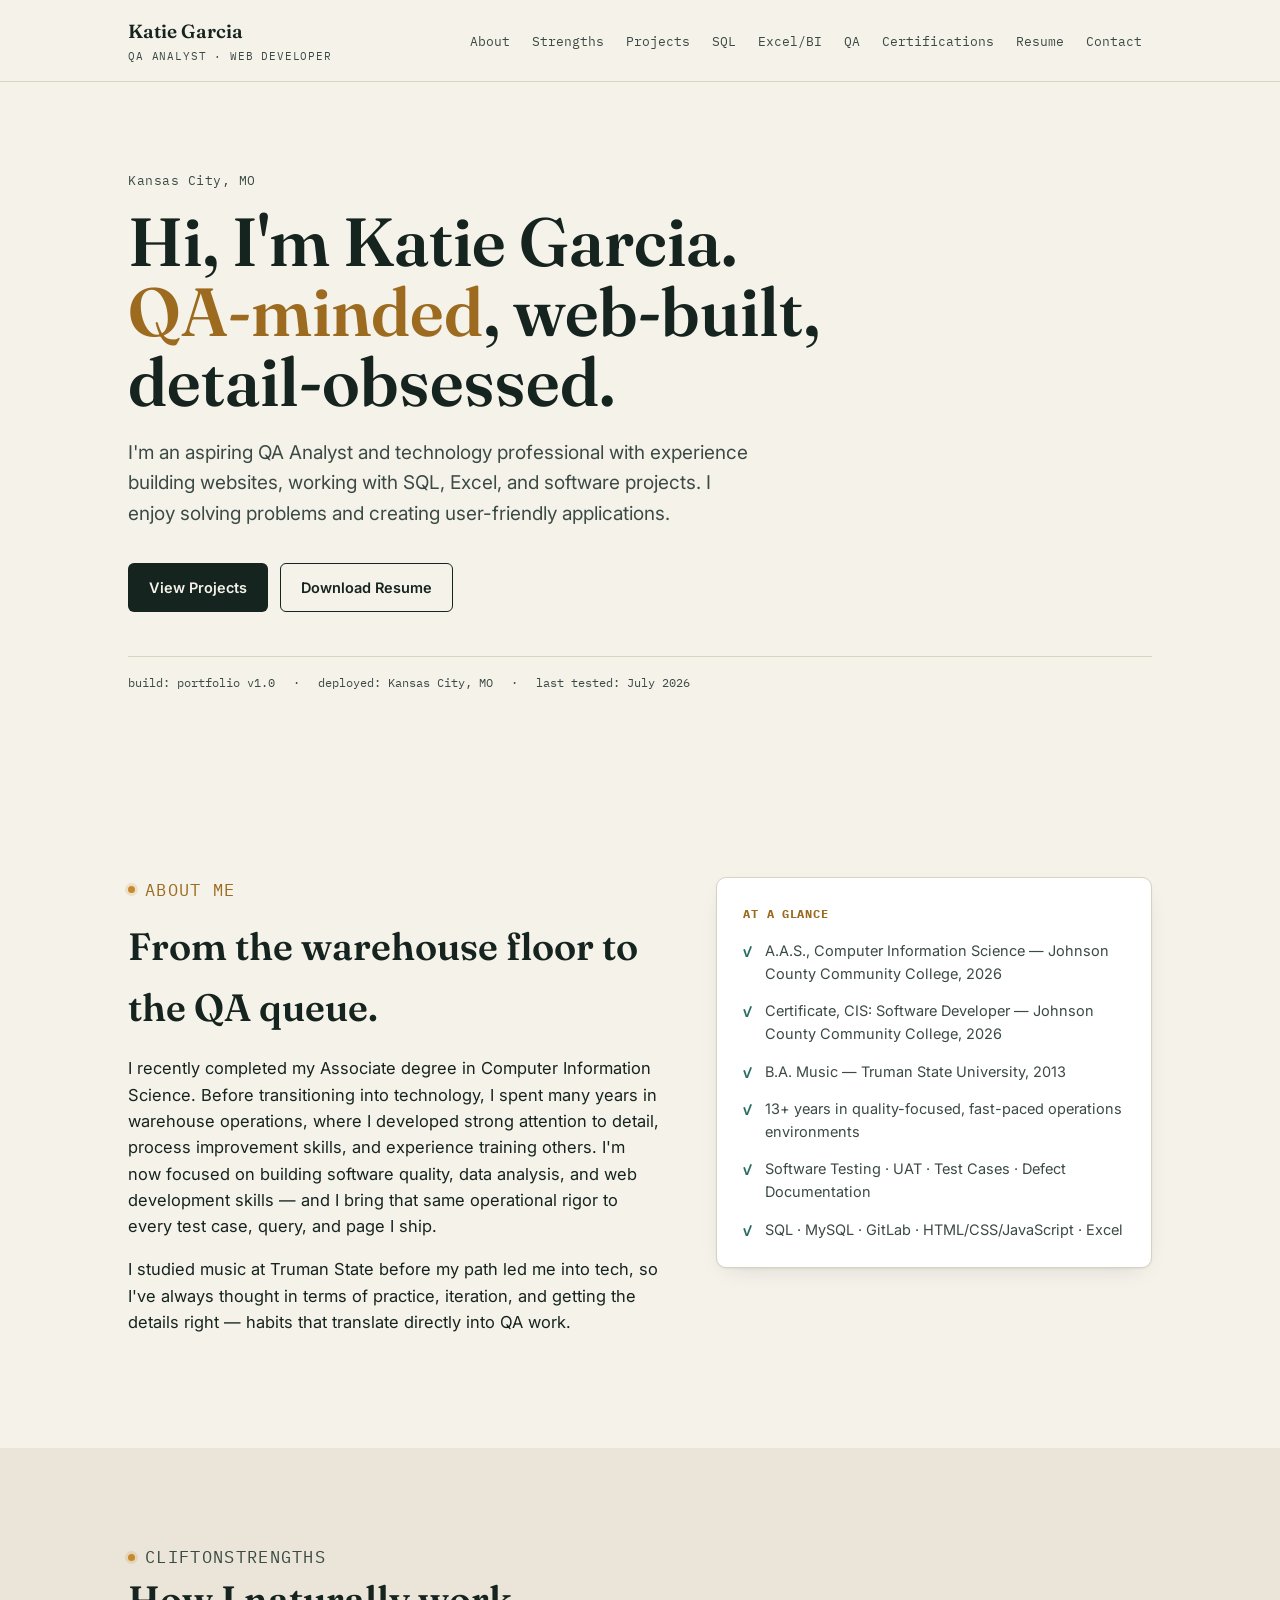
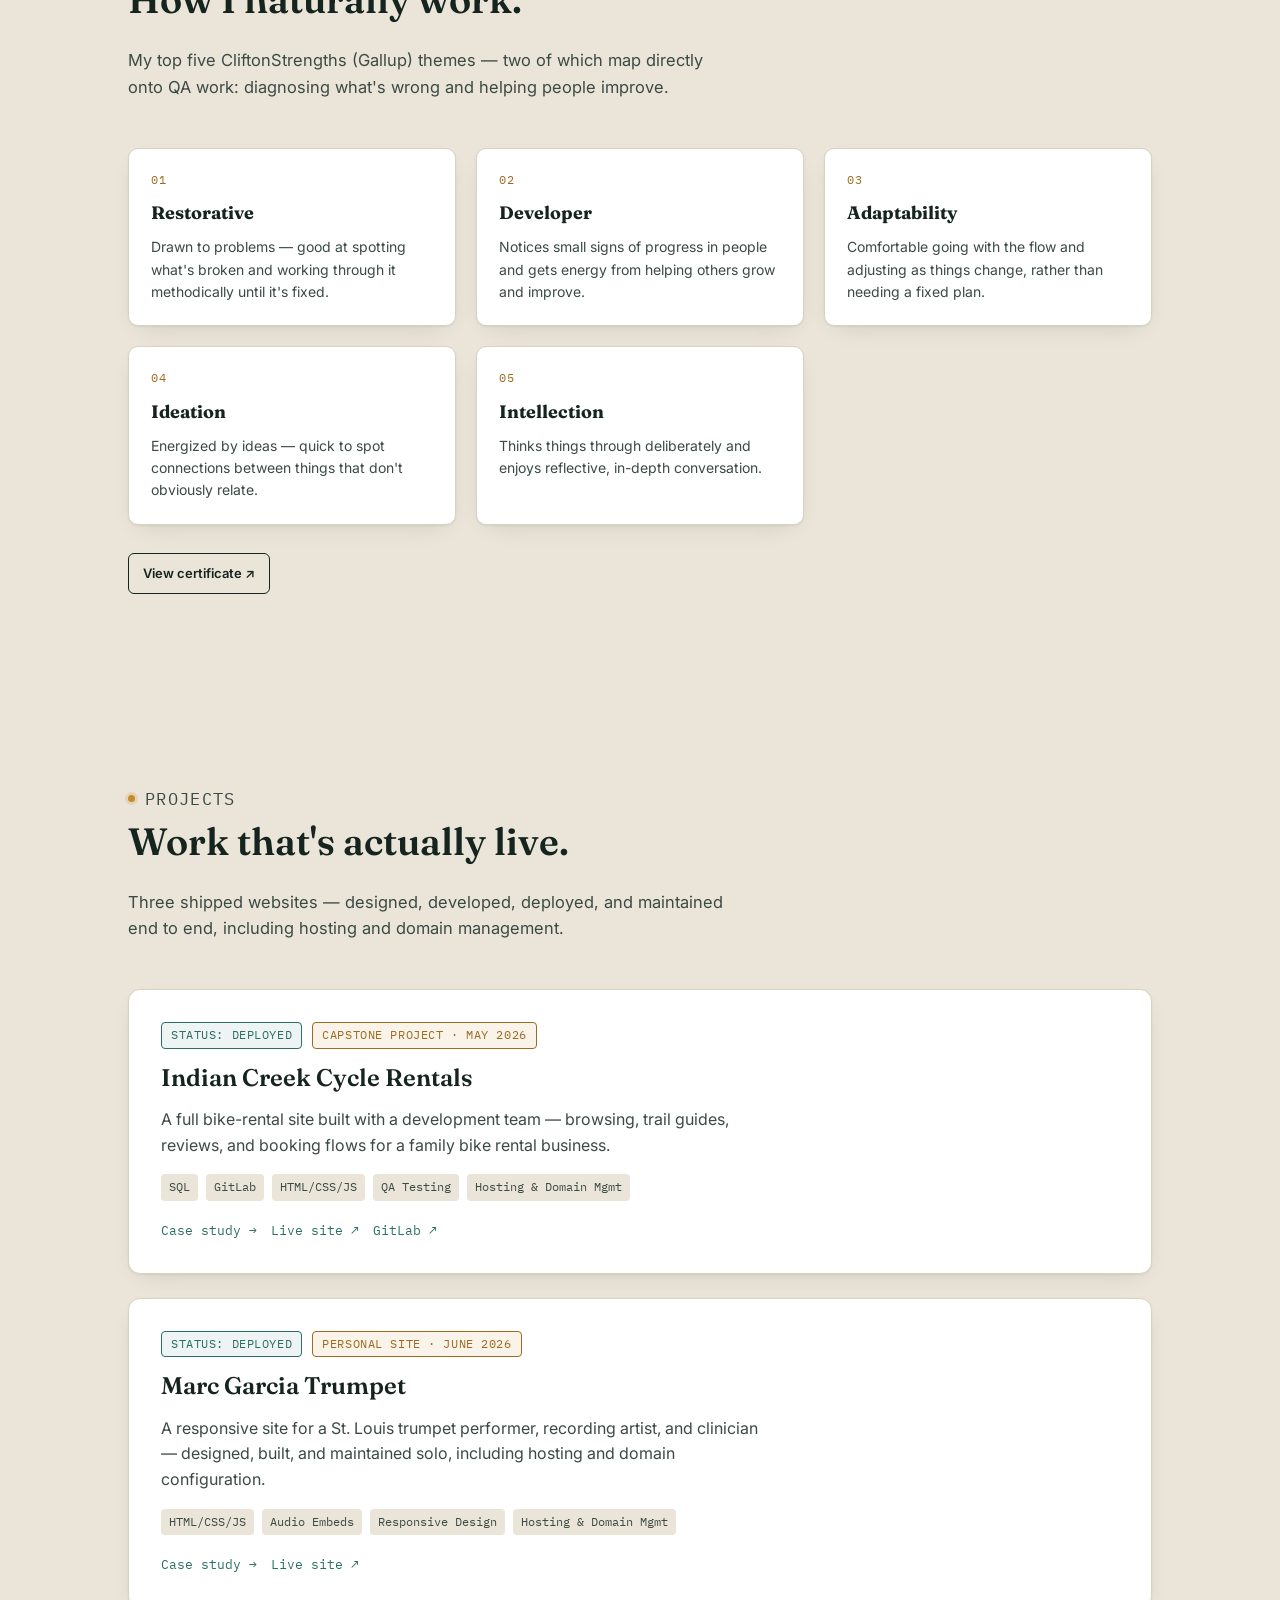
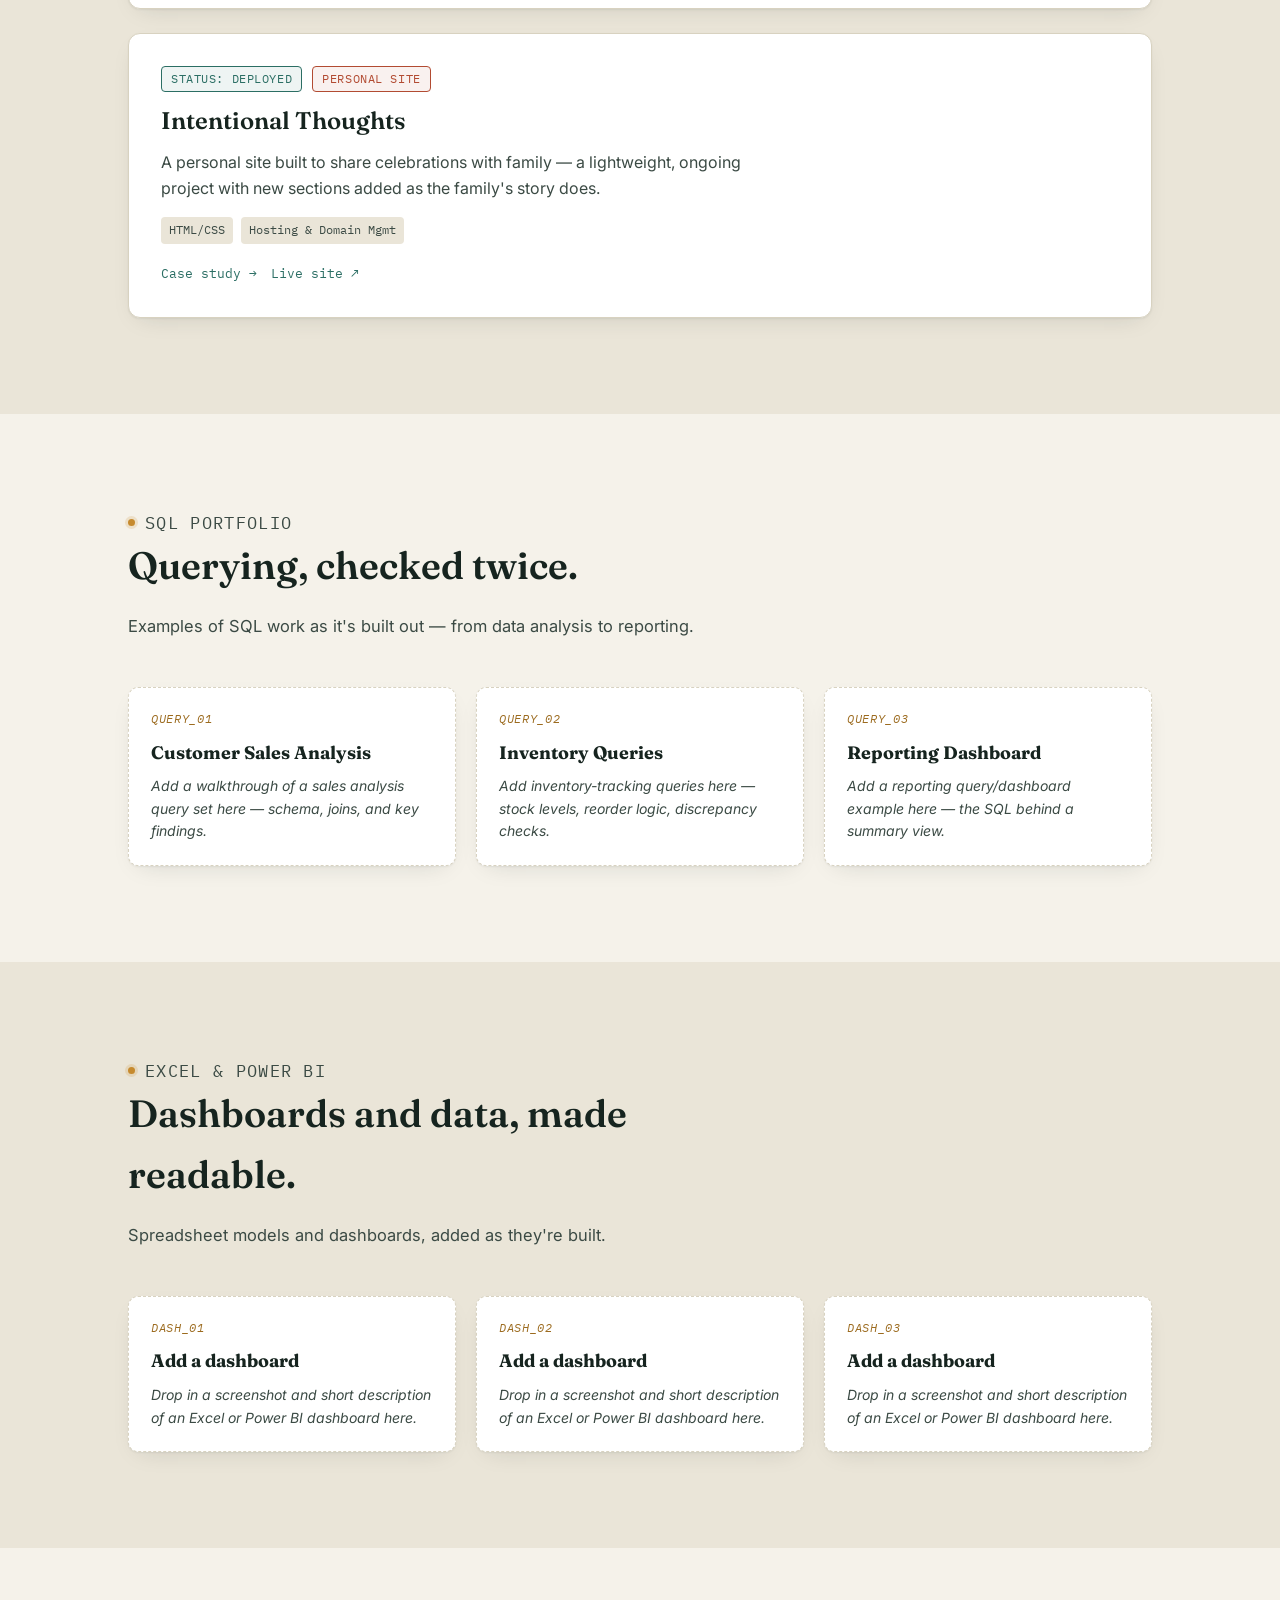
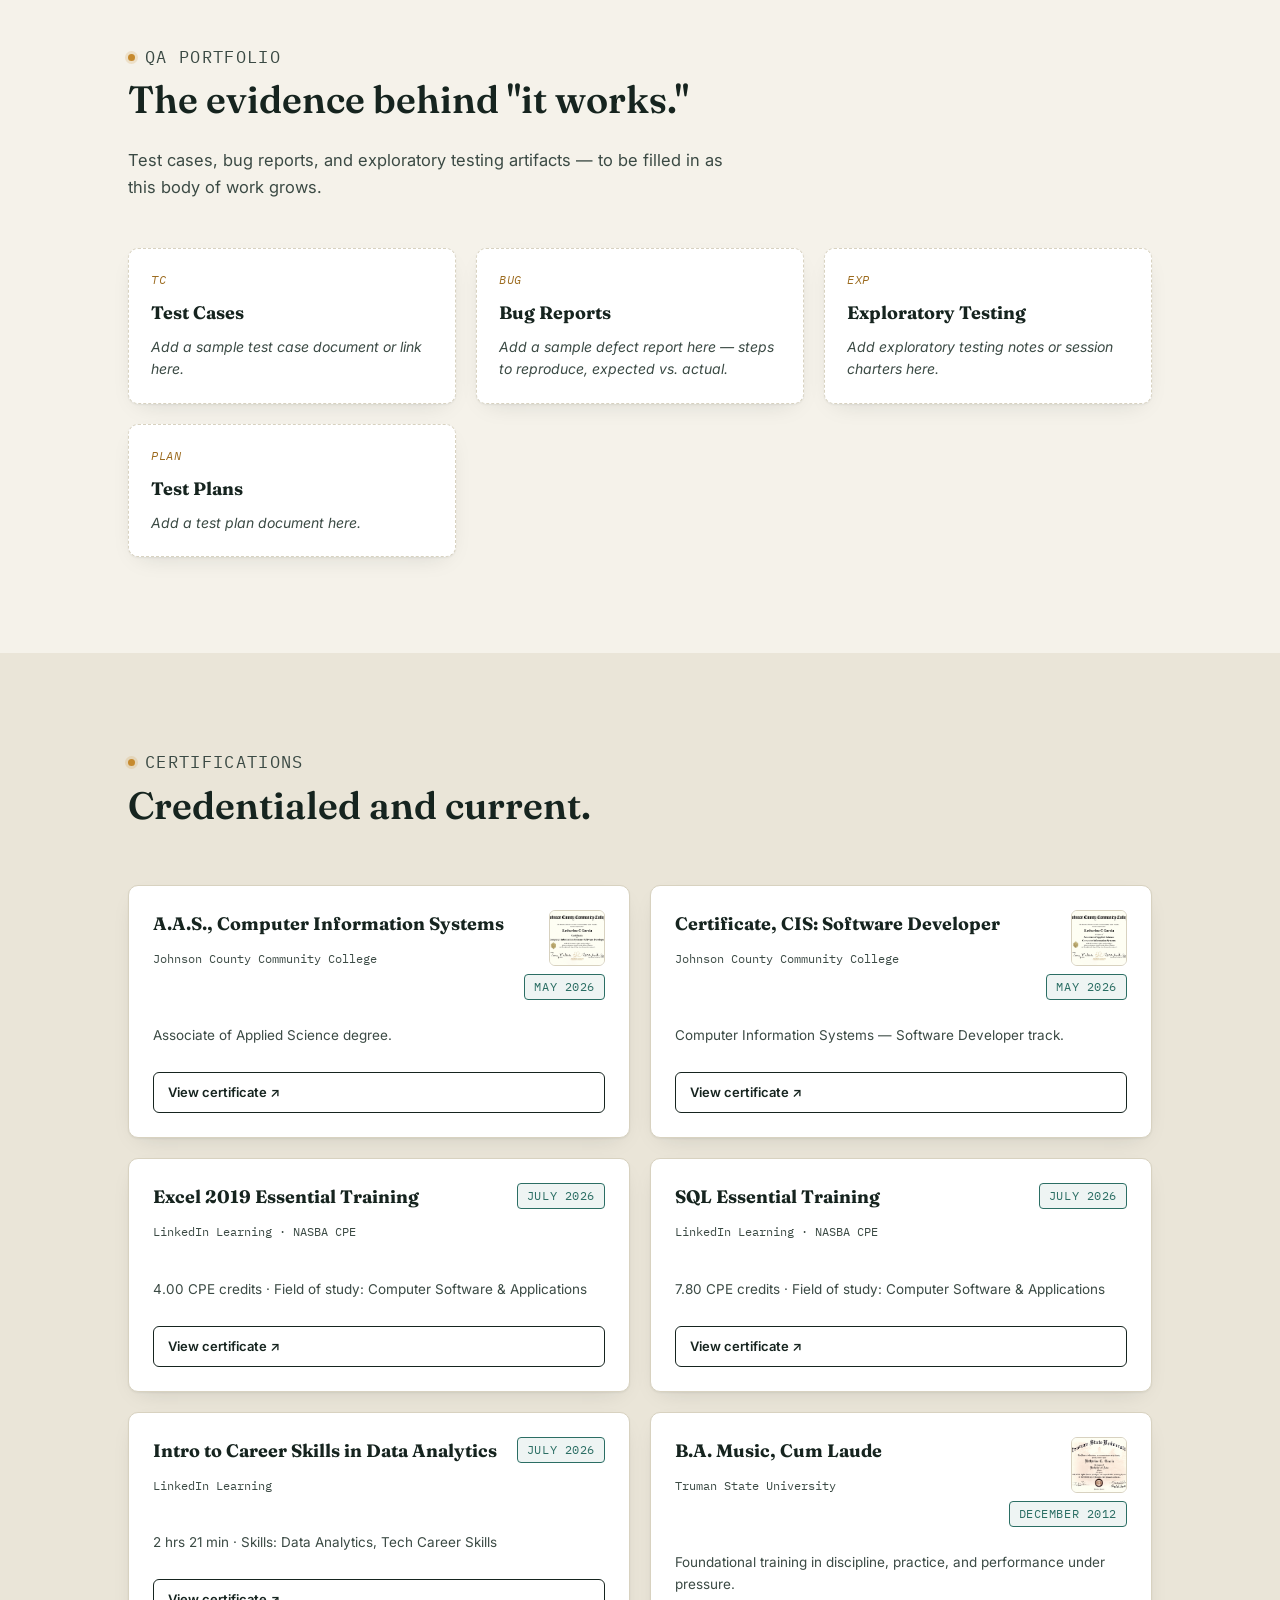
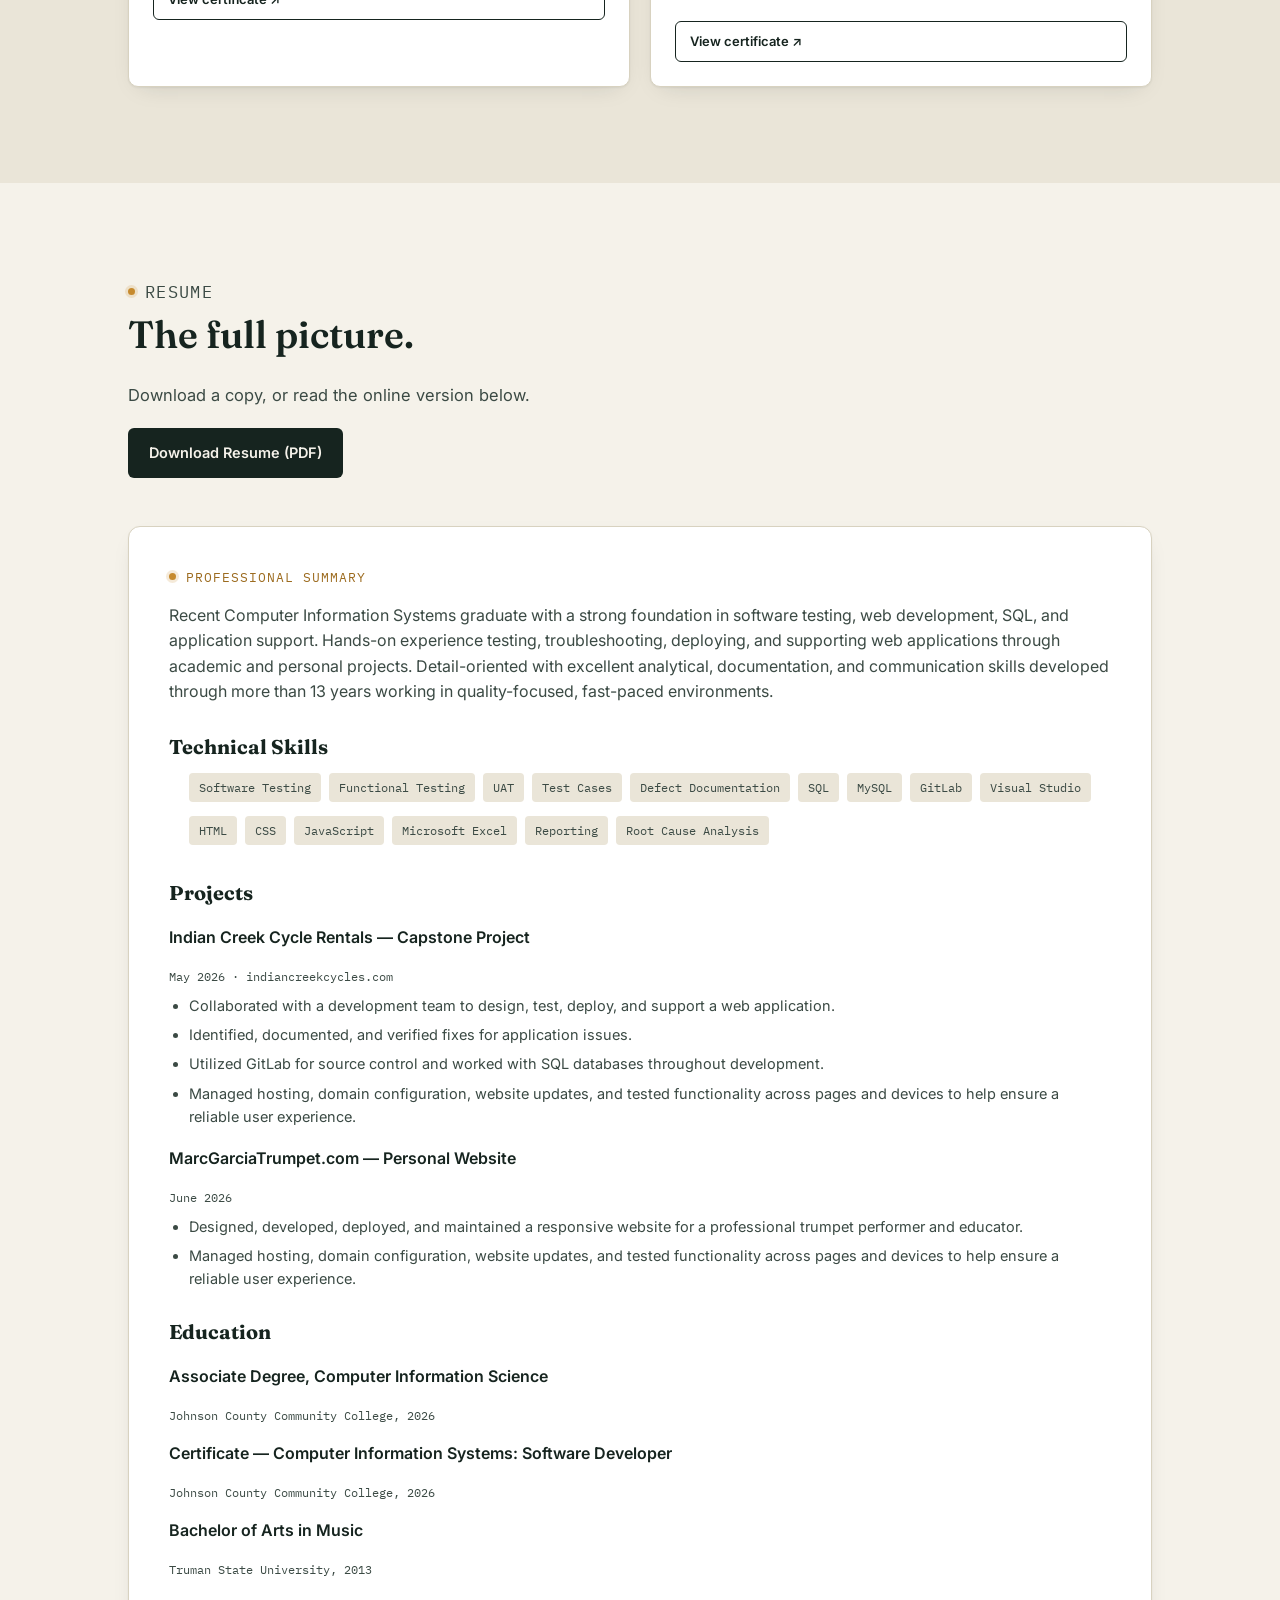
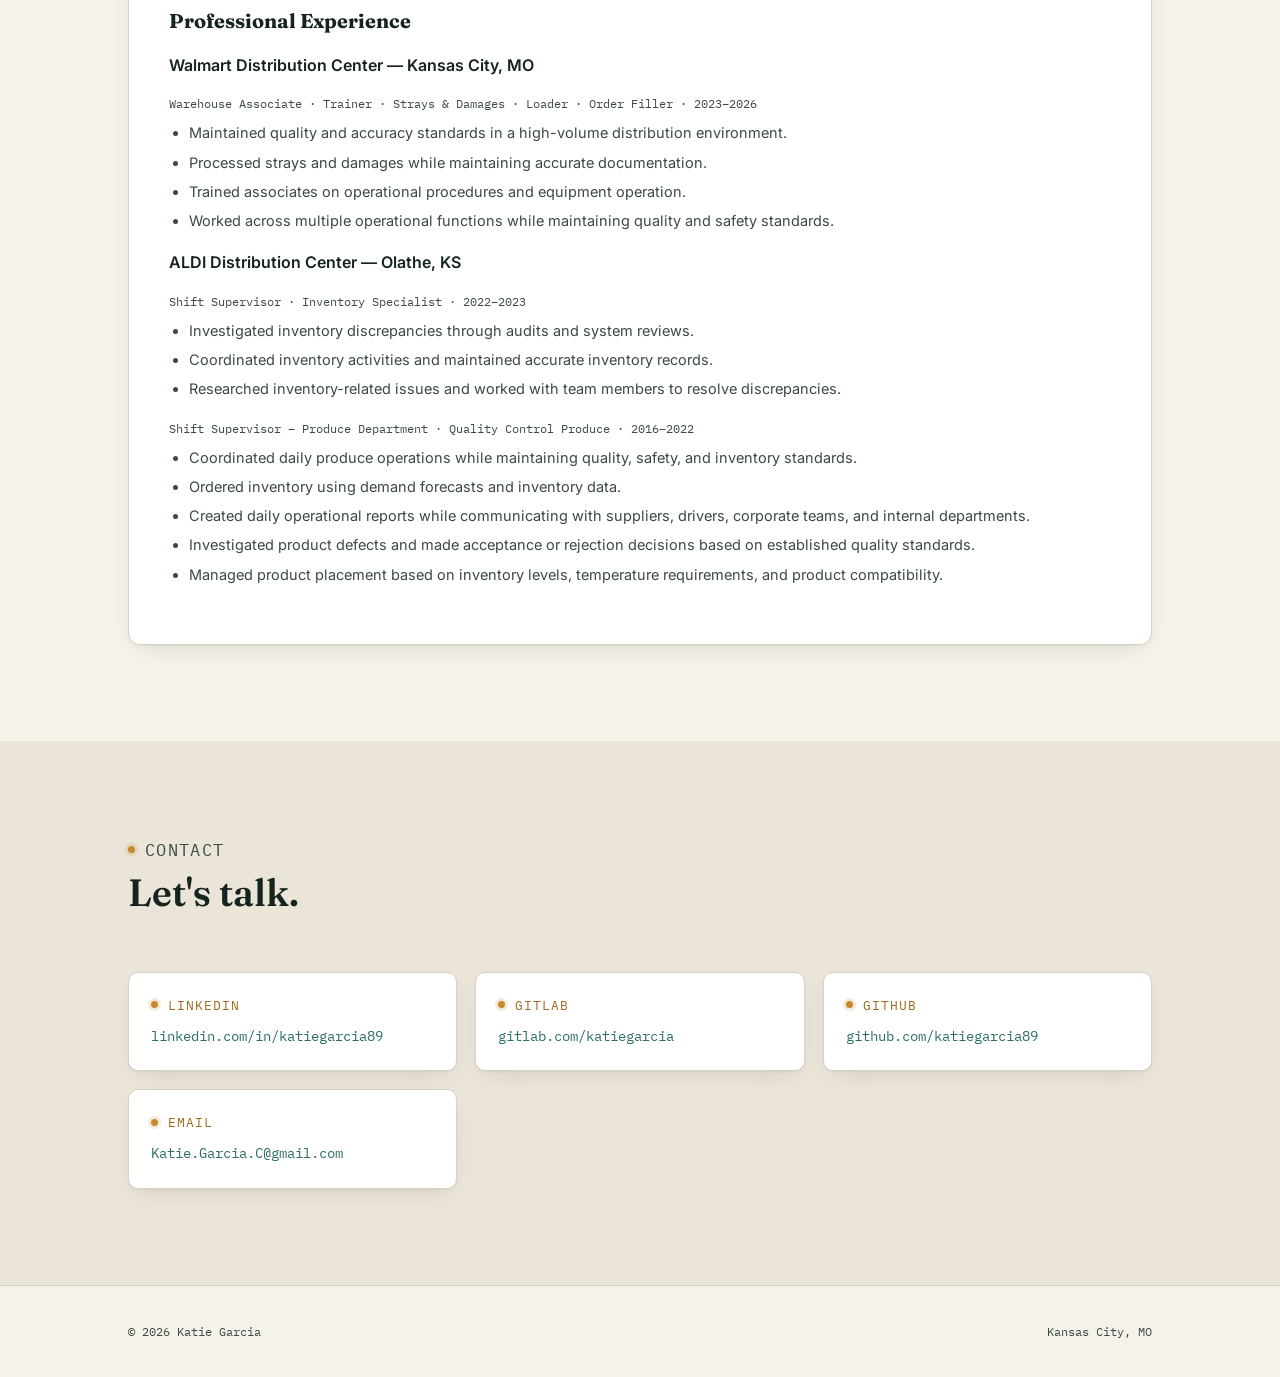
==== index.html @ 143bbb69 "Initial portfolio website" ====
<!DOCTYPE html>
<html lang="en">
<head>
<meta charset="UTF-8">
<meta name="viewport" content="width=device-width, initial-scale=1.0">
<title>Katie Garcia — QA Analyst &amp; Web Developer</title>
<meta name="description" content="Portfolio of Katie Garcia — aspiring QA Analyst and technology professional. Web development, SQL, Excel, and software quality projects.">
<link rel="stylesheet" href="style.css">
</head>
<body>

<nav class="site-nav">
  <div class="wrap">
    <div class="brand">Katie Garcia<small>QA Analyst · Web Developer</small></div>
    <div class="nav-links">
      <a href="#about">About</a>
      <a href="#strengths">Strengths</a>
      <a href="#projects">Projects</a>
      <a href="#sql">SQL</a>
      <a href="#excel">Excel/BI</a>
      <a href="#qa">QA</a>
      <a href="#certifications">Certifications</a>
      <a href="#resume">Resume</a>
      <a href="#contact">Contact</a>
    </div>
  </div>
</nav>

<!-- HOME -->
<header class="hero" id="home">
  <div class="wrap">
    <p class="kicker">Kansas City, MO</p>
    <h1>Hi, I'm Katie Garcia.<br><em>QA-minded</em>, web-built, detail-obsessed.</h1>
    <p class="lede">I'm an aspiring QA Analyst and technology professional with experience building websites, working with SQL, Excel, and software projects. I enjoy solving problems and creating user-friendly applications.</p>
    <div class="btn-row">
      <a class="btn btn-primary" href="#projects">View Projects</a>
      <a class="btn btn-outline" href="assets/Katie_Garcia_Resume.pdf" download>Download Resume</a>
    </div>
    <div class="build-line">
      <span>build: portfolio v1.0</span>
      <span>·</span>
      <span>deployed: Kansas City, MO</span>
      <span>·</span>
      <span>last tested: July 2026</span>
    </div>
  </div>
</header>

<!-- ABOUT -->
<section id="about">
  <div class="wrap about-grid">
    <div>
      <p class="eyebrow">About Me</p>
      <h2 class="section-title">From the warehouse floor to the QA queue.</h2>
      <p>I recently completed my Associate degree in Computer Information Science. Before transitioning into technology, I spent many years in warehouse operations, where I developed strong attention to detail, process improvement skills, and experience training others. I'm now focused on building software quality, data analysis, and web development skills — and I bring that same operational rigor to every test case, query, and page I ship.</p>
      <p>I studied music at Truman State before my path led me into tech, so I've always thought in terms of practice, iteration, and getting the details right — habits that translate directly into QA work.</p>
    </div>
    <div class="fact-card">
      <h3>At a glance</h3>
      <ul class="fact-list">
        <li>A.A.S., Computer Information Science — Johnson County Community College, 2026</li>
        <li>Certificate, CIS: Software Developer — Johnson County Community College, 2026</li>
        <li>B.A. Music — Truman State University, 2013</li>
        <li>13+ years in quality-focused, fast-paced operations environments</li>
        <li>Software Testing · UAT · Test Cases · Defect Documentation</li>
        <li>SQL · MySQL · GitLab · HTML/CSS/JavaScript · Excel</li>
      </ul>
    </div>
  </div>
</section>

<!-- STRENGTHS -->
<section id="strengths" style="background:var(--paper-dim);">
  <div class="wrap">
    <div class="section-head">
      <p class="eyebrow">CliftonStrengths</p>
      <h2 class="section-title">How I naturally work.</h2>
      <p>My top five CliftonStrengths (Gallup) themes — two of which map directly onto QA work: diagnosing what's wrong and helping people improve.</p>
    </div>
    <div class="card-grid">
      <div class="mini-card">
        <p class="num">01</p>
        <h4>Restorative</h4>
        <p>Drawn to problems — good at spotting what's broken and working through it methodically until it's fixed.</p>
      </div>
      <div class="mini-card">
        <p class="num">02</p>
        <h4>Developer</h4>
        <p>Notices small signs of progress in people and gets energy from helping others grow and improve.</p>
      </div>
      <div class="mini-card">
        <p class="num">03</p>
        <h4>Adaptability</h4>
        <p>Comfortable going with the flow and adjusting as things change, rather than needing a fixed plan.</p>
      </div>
      <div class="mini-card">
        <p class="num">04</p>
        <h4>Ideation</h4>
        <p>Energized by ideas — quick to spot connections between things that don't obviously relate.</p>
      </div>
      <div class="mini-card">
        <p class="num">05</p>
        <h4>Intellection</h4>
        <p>Thinks things through deliberately and enjoys reflective, in-depth conversation.</p>
      </div>
    </div>
    <div class="btn-row" style="margin-top:28px;">
      <a class="btn btn-outline btn-sm" href="assets/CliftonStrengths_Gallup.pdf" target="_blank">View certificate ↗</a>
    </div>
  </div>
</section>

<!-- PROJECTS -->
<section id="projects" style="background:var(--paper-dim);">
  <div class="wrap">
    <div class="section-head">
      <p class="eyebrow">Projects</p>
      <h2 class="section-title">Work that's actually live.</h2>
      <p>Three shipped websites — designed, developed, deployed, and maintained end to end, including hosting and domain management.</p>
    </div>

    <div class="project-grid">

      <article class="project-card">
        <div>
          <div class="meta-row">
            <span class="tag pass">Status: Deployed</span>
            <span class="tag live">Capstone Project · May 2026</span>
          </div>
          <h3>Indian Creek Cycle Rentals</h3>
          <p>A full bike-rental site built with a development team — browsing, trail guides, reviews, and booking flows for a family bike rental business.</p>
          <ul class="stack">
            <li>SQL</li><li>GitLab</li><li>HTML/CSS/JS</li><li>QA Testing</li><li>Hosting &amp; Domain Mgmt</li>
          </ul>
          <div class="links">
            <a href="projects/indian-creek.html">Case study →</a>
            <a href="https://www.indiancreekcycles.com" target="_blank" rel="noopener">Live site ↗</a>
            <a href="https://gitlab.com/katiegarcia/indian-creek-cycles" target="_blank" rel="noopener">GitLab ↗</a>
          </div>
        </div>
      </article>

      <article class="project-card">
        <div>
          <div class="meta-row">
            <span class="tag pass">Status: Deployed</span>
            <span class="tag live">Personal Site · June 2026</span>
          </div>
          <h3>Marc Garcia Trumpet</h3>
          <p>A responsive site for a St. Louis trumpet performer, recording artist, and clinician — designed, built, and maintained solo, including hosting and domain configuration.</p>
          <ul class="stack">
            <li>HTML/CSS/JS</li><li>Audio Embeds</li><li>Responsive Design</li><li>Hosting &amp; Domain Mgmt</li>
          </ul>
          <div class="links">
            <a href="projects/marc-garcia-trumpet.html">Case study →</a>
            <a href="https://marcgarciatrumpet.com" target="_blank" rel="noopener">Live site ↗</a>
          </div>
        </div>
      </article>

      <article class="project-card">
        <div>
          <div class="meta-row">
            <span class="tag pass">Status: Deployed</span>
            <span class="tag wip">Personal Site</span>
          </div>
          <h3>Intentional Thoughts</h3>
          <p>A personal site built to share celebrations with family — a lightweight, ongoing project with new sections added as the family's story does.</p>
          <ul class="stack">
            <li>HTML/CSS</li><li>Hosting &amp; Domain Mgmt</li>
          </ul>
          <div class="links">
            <a href="projects/intentional-thoughts.html">Case study →</a>
            <a href="https://intentionalthoughts.com" target="_blank" rel="noopener">Live site ↗</a>
          </div>
        </div>
      </article>

    </div>
  </div>
</section>

<!-- SQL -->
<section id="sql">
  <div class="wrap">
    <div class="section-head">
      <p class="eyebrow">SQL Portfolio</p>
      <h2 class="section-title">Querying, checked twice.</h2>
      <p>Examples of SQL work as it's built out — from data analysis to reporting.</p>
    </div>
    <div class="card-grid">
      <div class="mini-card placeholder">
        <p class="num">QUERY_01</p>
        <h4>Customer Sales Analysis</h4>
        <p>Add a walkthrough of a sales analysis query set here — schema, joins, and key findings.</p>
      </div>
      <div class="mini-card placeholder">
        <p class="num">QUERY_02</p>
        <h4>Inventory Queries</h4>
        <p>Add inventory-tracking queries here — stock levels, reorder logic, discrepancy checks.</p>
      </div>
      <div class="mini-card placeholder">
        <p class="num">QUERY_03</p>
        <h4>Reporting Dashboard</h4>
        <p>Add a reporting query/dashboard example here — the SQL behind a summary view.</p>
      </div>
    </div>
  </div>
</section>

<!-- EXCEL / POWER BI -->
<section id="excel" style="background:var(--paper-dim);">
  <div class="wrap">
    <div class="section-head">
      <p class="eyebrow">Excel &amp; Power BI</p>
      <h2 class="section-title">Dashboards and data, made readable.</h2>
      <p>Spreadsheet models and dashboards, added as they're built.</p>
    </div>
    <div class="card-grid">
      <div class="mini-card placeholder">
        <p class="num">DASH_01</p>
        <h4>Add a dashboard</h4>
        <p>Drop in a screenshot and short description of an Excel or Power BI dashboard here.</p>
      </div>
      <div class="mini-card placeholder">
        <p class="num">DASH_02</p>
        <h4>Add a dashboard</h4>
        <p>Drop in a screenshot and short description of an Excel or Power BI dashboard here.</p>
      </div>
      <div class="mini-card placeholder">
        <p class="num">DASH_03</p>
        <h4>Add a dashboard</h4>
        <p>Drop in a screenshot and short description of an Excel or Power BI dashboard here.</p>
      </div>
    </div>
  </div>
</section>

<!-- QA PORTFOLIO -->
<section id="qa">
  <div class="wrap">
    <div class="section-head">
      <p class="eyebrow">QA Portfolio</p>
      <h2 class="section-title">The evidence behind "it works."</h2>
      <p>Test cases, bug reports, and exploratory testing artifacts — to be filled in as this body of work grows.</p>
    </div>
    <div class="card-grid">
      <div class="mini-card placeholder">
        <p class="num">TC</p>
        <h4>Test Cases</h4>
        <p>Add a sample test case document or link here.</p>
      </div>
      <div class="mini-card placeholder">
        <p class="num">BUG</p>
        <h4>Bug Reports</h4>
        <p>Add a sample defect report here — steps to reproduce, expected vs. actual.</p>
      </div>
      <div class="mini-card placeholder">
        <p class="num">EXP</p>
        <h4>Exploratory Testing</h4>
        <p>Add exploratory testing notes or session charters here.</p>
      </div>
      <div class="mini-card placeholder">
        <p class="num">PLAN</p>
        <h4>Test Plans</h4>
        <p>Add a test plan document here.</p>
      </div>
    </div>
  </div>
</section>

<!-- CERTIFICATIONS -->
<section id="certifications" style="background:var(--paper-dim);">
  <div class="wrap">
    <div class="section-head">
      <p class="eyebrow">Certifications</p>
      <h2 class="section-title">Credentialed and current.</h2>
    </div>
    <div class="cert-grid">

      <div class="cert-card">
        <div class="cert-top">
          <div>
            <h4>A.A.S., Computer Information Systems</h4>
            <p class="issuer">Johnson County Community College</p>
          </div>
          <div class="cert-top-right">
            <img class="cert-thumb-sm" src="assets/Certificate_AAS_CIS.png" alt="Johnson County Community College Associate of Applied Science, Computer Information Systems diploma" loading="lazy">
            <span class="tag pass">May 2026</span>
          </div>
        </div>
        <p class="cert-meta">Associate of Applied Science degree.</p>
        <a class="btn btn-outline btn-sm" href="assets/Certificate_AAS_CIS.jpg" target="_blank">View certificate ↗</a>
      </div>

      <div class="cert-card">
        <div class="cert-top">
          <div>
            <h4>Certificate, CIS: Software Developer</h4>
            <p class="issuer">Johnson County Community College</p>
          </div>
          <div class="cert-top-right">
            <img class="cert-thumb-sm" src="assets/Certificate_CIS_Software_Developer.png" alt="Johnson County Community College Certificate in Computer Information Systems, Software Developer" loading="lazy">
            <span class="tag pass">May 2026</span>
          </div>
        </div>
        <p class="cert-meta">Computer Information Systems — Software Developer track.</p>
        <a class="btn btn-outline btn-sm" href="assets/Certificate_CIS_Software_Developer.jpg" target="_blank">View certificate ↗</a>
      </div>

      <div class="cert-card">
        <div class="cert-top">
          <div>
            <h4>Excel 2019 Essential Training</h4>
            <p class="issuer">LinkedIn Learning · NASBA CPE</p>
          </div>
          <span class="tag pass">July 2026</span>
        </div>
        <p class="cert-meta">4.00 CPE credits · Field of study: Computer Software &amp; Applications</p>
        <a class="btn btn-outline btn-sm" href="assets/Certificate_Excel_2019.pdf" target="_blank">View certificate ↗</a>
      </div>

      <div class="cert-card">
        <div class="cert-top">
          <div>
            <h4>SQL Essential Training</h4>
            <p class="issuer">LinkedIn Learning · NASBA CPE</p>
          </div>
          <span class="tag pass">July 2026</span>
        </div>
        <p class="cert-meta">7.80 CPE credits · Field of study: Computer Software &amp; Applications</p>
        <a class="btn btn-outline btn-sm" href="assets/Certificate_SQL.pdf" target="_blank">View certificate ↗</a>
      </div>

      <div class="cert-card">
        <div class="cert-top">
          <div>
            <h4>Intro to Career Skills in Data Analytics</h4>
            <p class="issuer">LinkedIn Learning</p>
          </div>
          <span class="tag pass">July 2026</span>
        </div>
        <p class="cert-meta">2 hrs 21 min · Skills: Data Analytics, Tech Career Skills</p>
        <a class="btn btn-outline btn-sm" href="assets/Certificate_Data_Analytics_2022.pdf" target="_blank">View certificate ↗</a>
      </div>

      <div class="cert-card">
        <div class="cert-top">
          <div>
            <h4>B.A. Music, Cum Laude</h4>
            <p class="issuer">Truman State University</p>
          </div>
          <div class="cert-top-right">
            <img class="cert-thumb-sm" src="assets/cert-truman-ba-music.png" alt="Truman State University Bachelor of Arts in Music diploma, cum laude" loading="lazy">
            <span class="tag pass">December 2012</span>
          </div>
        </div>
        <p class="cert-meta">Foundational training in discipline, practice, and performance under pressure.</p>
        <a class="btn btn-outline btn-sm" href="assets/Certificate_Truman_BA_Music.jpg" target="_blank">View certificate ↗</a>
      </div>

    </div>
  </div>
</section>

<!-- RESUME -->
<section id="resume">
  <div class="wrap">
    <div class="section-head">
      <p class="eyebrow">Resume</p>
      <h2 class="section-title">The full picture.</h2>
      <p>Download a copy, or read the online version below.</p>
      <div class="btn-row" style="margin-top:20px;">
        <a class="btn btn-primary" href="assets/Katie_Garcia_Resume.pdf" download>Download Resume (PDF)</a>
      </div>
    </div>

    <div class="resume-box">
      <p class="eyebrow" style="margin-bottom:4px;">Professional Summary</p>
      <p style="color:var(--ink-soft);">Recent Computer Information Systems graduate with a strong foundation in software testing, web development, SQL, and application support. Hands-on experience testing, troubleshooting, deploying, and supporting web applications through academic and personal projects. Detail-oriented with excellent analytical, documentation, and communication skills developed through more than 13 years working in quality-focused, fast-paced environments.</p>

      <h3>Technical Skills</h3>
      <ul class="skill-chips">
        <li>Software Testing</li><li>Functional Testing</li><li>UAT</li><li>Test Cases</li>
        <li>Defect Documentation</li><li>SQL</li><li>MySQL</li><li>GitLab</li>
        <li>Visual Studio</li><li>HTML</li><li>CSS</li><li>JavaScript</li>
        <li>Microsoft Excel</li><li>Reporting</li><li>Root Cause Analysis</li>
      </ul>

      <h3>Projects</h3>
      <p class="role">Indian Creek Cycle Rentals — Capstone Project</p>
      <p class="role-meta">May 2026 · indiancreekcycles.com</p>
      <ul>
        <li>Collaborated with a development team to design, test, deploy, and support a web application.</li>
        <li>Identified, documented, and verified fixes for application issues.</li>
        <li>Utilized GitLab for source control and worked with SQL databases throughout development.</li>
        <li>Managed hosting, domain configuration, website updates, and tested functionality across pages and devices to help ensure a reliable user experience.</li>
      </ul>
      <p class="role">MarcGarciaTrumpet.com — Personal Website</p>
      <p class="role-meta">June 2026</p>
      <ul>
        <li>Designed, developed, deployed, and maintained a responsive website for a professional trumpet performer and educator.</li>
        <li>Managed hosting, domain configuration, website updates, and tested functionality across pages and devices to help ensure a reliable user experience.</li>
      </ul>

      <h3>Education</h3>
      <p class="role">Associate Degree, Computer Information Science</p>
      <p class="role-meta">Johnson County Community College, 2026</p>
      <p class="role">Certificate — Computer Information Systems: Software Developer</p>
      <p class="role-meta">Johnson County Community College, 2026</p>
      <p class="role">Bachelor of Arts in Music</p>
      <p class="role-meta">Truman State University, 2013</p>

      <h3>Professional Experience</h3>
      <p class="role">Walmart Distribution Center — Kansas City, MO</p>
      <p class="role-meta">Warehouse Associate · Trainer · Strays &amp; Damages · Loader · Order Filler · 2023–2026</p>
      <ul>
        <li>Maintained quality and accuracy standards in a high-volume distribution environment.</li>
        <li>Processed strays and damages while maintaining accurate documentation.</li>
        <li>Trained associates on operational procedures and equipment operation.</li>
        <li>Worked across multiple operational functions while maintaining quality and safety standards.</li>
      </ul>
      <p class="role">ALDI Distribution Center — Olathe, KS</p>
      <p class="role-meta">Shift Supervisor · Inventory Specialist · 2022–2023</p>
      <ul>
        <li>Investigated inventory discrepancies through audits and system reviews.</li>
        <li>Coordinated inventory activities and maintained accurate inventory records.</li>
        <li>Researched inventory-related issues and worked with team members to resolve discrepancies.</li>
      </ul>
      <p class="role-meta">Shift Supervisor – Produce Department · Quality Control Produce · 2016–2022</p>
      <ul>
        <li>Coordinated daily produce operations while maintaining quality, safety, and inventory standards.</li>
        <li>Ordered inventory using demand forecasts and inventory data.</li>
        <li>Created daily operational reports while communicating with suppliers, drivers, corporate teams, and internal departments.</li>
        <li>Investigated product defects and made acceptance or rejection decisions based on established quality standards.</li>
        <li>Managed product placement based on inventory levels, temperature requirements, and product compatibility.</li>
      </ul>
    </div>
  </div>
</section>

<!-- CONTACT -->
<section id="contact" style="background:var(--paper-dim);">
  <div class="wrap">
    <div class="section-head">
      <p class="eyebrow">Contact</p>
      <h2 class="section-title">Let's talk.</h2>
    </div>
    <div class="contact-grid">
      <div class="contact-card">
        <p class="eyebrow" style="margin-bottom:8px;">LinkedIn</p>
        <a href="https://www.linkedin.com/in/katiegarcia89" target="_blank" rel="noopener">linkedin.com/in/katiegarcia89</a>
      </div>
      <div class="contact-card">
        <p class="eyebrow" style="margin-bottom:8px;">GitLab</p>
        <a href="https://gitlab.com/katiegarcia" target="_blank" rel="noopener">gitlab.com/katiegarcia</a>
      </div>
      <div class="contact-card">
        <p class="eyebrow" style="margin-bottom:8px;">GitHub</p>
        <a href="https://github.com/katiegarcia89" target="_blank" rel="noopener">github.com/katiegarcia89</a>
      </div>
      <div class="contact-card">
        <p class="eyebrow" style="margin-bottom:8px;">Email</p>
        <a href="mailto:Katie.Garcia.C@gmail.com">Katie.Garcia.C@gmail.com</a>
      </div>
    </div>
  </div>
</section>

<footer>
  <div class="wrap" style="display:flex; justify-content:space-between; width:100%; flex-wrap:wrap; gap:10px;">
    <span>© 2026 Katie Garcia</span>
    <span>Kansas City, MO</span>
  </div>
</footer>

</body>
</html>
---- style.css ----
/* ==========================================================================
   Katie Garcia — Portfolio
   Design system: "test report" — a QA analyst's precision meets a
   musician's warmth. Ink + paper base, amber "pass" accent, monospace
   status tags borrowed from build/test tooling.
   ========================================================================== */

@import url('https://fonts.googleapis.com/css2?family=Fraunces:opsz,wght@9..144,400;9..144,500;9..144,600;9..144,700&family=Inter:wght@400;500;600;700&family=IBM+Plex+Mono:wght@400;500;600&display=swap');

:root{
  --ink:        #16241F;   /* near-black, slight green cast */
  --ink-soft:   #3B4A44;
  --paper:      #F5F2EA;   /* warm paper */
  --paper-dim:  #EAE5D8;
  --card:       #FFFFFF;
  --line:       #D8D2C0;
  --amber:      #C68A2E;   /* "pass" accent */
  --amber-deep: #9C6B1F;
  --clay:       #B24B32;   /* "in progress" / warm secondary */
  --teal:       #2B6E64;   /* links / interactive */
  --shadow: 0 1px 2px rgba(22,36,31,.06), 0 8px 24px -12px rgba(22,36,31,.18);

  --display: 'Fraunces', serif;
  --body: 'Inter', sans-serif;
  --mono: 'IBM Plex Mono', monospace;

  color-scheme: light;
}

*{ box-sizing:border-box; }
html{ scroll-behavior:smooth; }
body{
  margin:0;
  background:var(--paper);
  color:var(--ink);
  font-family:var(--body);
  font-size:16px;
  line-height:1.6;
  -webkit-font-smoothing:antialiased;
}

a{ color:var(--teal); text-decoration:none; }
a:hover{ text-decoration:underline; }

img{ max-width:100%; display:block; }

::selection{ background:var(--amber); color:var(--ink); }

:focus-visible{
  outline:2px solid var(--amber-deep);
  outline-offset:3px;
  border-radius:2px;
}

@media (prefers-reduced-motion: reduce){
  html{ scroll-behavior:auto; }
  *{ animation-duration:.001ms !important; transition-duration:.001ms !important; }
}

.wrap{ max-width:1080px; margin:0 auto; padding:0 28px; }
section{ padding:96px 0; }
@media (max-width:640px){ section{ padding:64px 0; } .wrap{ padding:0 20px; } }

/* ---------- eyebrow / mono labels (QA vocabulary) ---------- */
.eyebrow{
  font-family:var(--mono);
  font-size:12.5px;
  letter-spacing:.08em;
  text-transform:uppercase;
  color:var(--amber-deep);
  display:flex; align-items:center; gap:10px;
  margin:0 0 14px;
}
.eyebrow::before{
  content:"";
  width:7px; height:7px; border-radius:50%;
  background:var(--amber);
  box-shadow:0 0 0 3px rgba(198,138,46,.18);
}

/* ---------- status tags ---------- */
.tag{
  display:inline-flex; align-items:center; gap:6px;
  font-family:var(--mono);
  font-size:11.5px;
  letter-spacing:.05em;
  text-transform:uppercase;
  padding:4px 9px;
  border-radius:4px;
  border:1px solid currentColor;
  line-height:1.4;
}
.tag.pass{ color:var(--teal); background:rgba(43,110,100,.08); }
.tag.live{ color:var(--amber-deep); background:rgba(198,138,46,.1); }
.tag.wip{ color:var(--clay); background:rgba(178,75,50,.08); }

/* ---------- nav ---------- */
.site-nav{
  position:sticky; top:0; z-index:40;
  background:rgba(245,242,234,.92);
  backdrop-filter:blur(8px);
  border-bottom:1px solid var(--line);
}
.site-nav .wrap{
  display:flex; align-items:center; justify-content:space-between;
  padding-top:16px; padding-bottom:16px;
  gap:16px;
}
.brand{
  font-family:var(--display);
  font-weight:600;
  font-size:19px;
  color:var(--ink);
}
.brand small{
  display:block;
  font-family:var(--mono);
  font-weight:400;
  font-size:10.5px;
  letter-spacing:.08em;
  color:var(--ink-soft);
  text-transform:uppercase;
  margin-top:2px;
}
.nav-links{
  display:flex; flex-wrap:wrap; gap:4px 2px;
  font-family:var(--mono);
  font-size:12.5px;
}
.nav-links a{
  color:var(--ink-soft);
  padding:8px 10px;
  border-radius:5px;
}
.nav-links a:hover{ color:var(--ink); background:var(--paper-dim); text-decoration:none; }
.nav-toggle{ display:none; }

@media (max-width:860px){
  .nav-links{ display:none; }
}

/* ---------- buttons ---------- */
.btn{
  display:inline-flex; align-items:center; gap:8px;
  font-family:var(--body); font-weight:600; font-size:14.5px;
  padding:12px 20px;
  border-radius:6px;
  border:1px solid transparent;
  cursor:pointer;
}
.btn-primary{ background:var(--ink); color:var(--paper); }
.btn-primary:hover{ background:#0d1512; text-decoration:none; }
.btn-outline{ border-color:var(--ink); color:var(--ink); }
.btn-outline:hover{ background:var(--ink); color:var(--paper); text-decoration:none; }
.btn-sm{ padding:9px 14px; font-size:13px; }
.btn-row{ display:flex; flex-wrap:wrap; gap:12px; }

/* ---------- hero ---------- */
.hero{ padding-top:76px; padding-bottom:88px; }
.hero .kicker{
  font-family:var(--mono);
  font-size:13px;
  color:var(--ink-soft);
  letter-spacing:.04em;
}
.hero h1{
  font-family:var(--display);
  font-weight:600;
  font-size:clamp(40px,6vw,68px);
  line-height:1.03;
  margin:14px 0 22px;
  max-width:16ch;
}
.hero h1 em{
  font-style:normal;
  color:var(--amber-deep);
}
.hero p.lede{
  font-size:19px;
  color:var(--ink-soft);
  max-width:52ch;
  margin:0 0 34px;
}
.build-line{
  margin-top:44px;
  font-family:var(--mono);
  font-size:12px;
  color:var(--ink-soft);
  border-top:1px solid var(--line);
  padding-top:16px;
  display:flex; flex-wrap:wrap; gap:6px 18px;
}

/* ---------- headings ---------- */
h2.section-title{
  font-family:var(--display);
  font-weight:600;
  font-size:clamp(28px,3.4vw,38px);
  margin:0 0 16px;
}
.section-head{ max-width:60ch; margin-bottom:48px; }
.section-head p{ color:var(--ink-soft); font-size:16.5px; margin:0; }

/* ---------- about ---------- */
.about-grid{
  display:grid; grid-template-columns:1.1fr .9fr; gap:56px; align-items:start;
}
@media (max-width:760px){ .about-grid{ grid-template-columns:1fr; gap:32px; } }
.about-grid p{ font-size:16.5px; }
.fact-list{ list-style:none; margin:0; padding:0; display:grid; gap:14px; }
.fact-list li{
  font-size:14.5px;
  padding-left:22px;
  position:relative;
  color:var(--ink-soft);
}
.fact-list li::before{
  content:"✓";
  position:absolute; left:0; top:1px;
  color:var(--teal);
  font-family:var(--mono);
  font-weight:600;
}
.fact-card{
  background:var(--card);
  border:1px solid var(--line);
  border-radius:10px;
  padding:26px;
  box-shadow:var(--shadow);
}
.fact-card h3{
  font-family:var(--mono);
  font-size:12px;
  letter-spacing:.06em;
  text-transform:uppercase;
  color:var(--amber-deep);
  margin:0 0 16px;
}

/* ---------- project cards ---------- */
.project-grid{ display:grid; gap:24px; }
.project-card{
  background:var(--card);
  border:1px solid var(--line);
  border-radius:12px;
  padding:32px;
  box-shadow:var(--shadow);
  display:grid; grid-template-columns:1fr auto; gap:24px;
  align-items:start;
}
@media (max-width:640px){ .project-card{ grid-template-columns:1fr; } }
.project-card .meta-row{
  display:flex; align-items:center; gap:10px; flex-wrap:wrap;
  margin-bottom:10px;
}
.project-card h3{
  font-family:var(--display);
  font-weight:600;
  font-size:24px;
  margin:0 0 10px;
}
.project-card p{ color:var(--ink-soft); margin:0 0 16px; max-width:60ch; }
.stack{
  list-style:none; padding:0; margin:0 0 20px;
  display:flex; flex-wrap:wrap; gap:8px;
}
.stack li{
  font-family:var(--mono);
  font-size:11.5px;
  color:var(--ink-soft);
  background:var(--paper-dim);
  border-radius:4px;
  padding:4px 8px;
}
.project-card .links{ display:flex; gap:14px; flex-wrap:wrap; font-family:var(--mono); font-size:13px; }

/* ---------- sql / excel / qa cards ---------- */
.card-grid{ display:grid; grid-template-columns:repeat(3,1fr); gap:20px; }
@media (max-width:860px){ .card-grid{ grid-template-columns:1fr 1fr; } }
@media (max-width:600px){ .card-grid{ grid-template-columns:1fr; } }
.mini-card{
  background:var(--card);
  border:1px solid var(--line);
  border-radius:10px;
  padding:22px;
  box-shadow:var(--shadow);
}
.mini-card .num{
  font-family:var(--mono);
  font-size:11.5px;
  color:var(--amber-deep);
  letter-spacing:.06em;
}
.mini-card h4{
  font-family:var(--display);
  font-size:18px;
  margin:10px 0 8px;
}
.mini-card p{ font-size:14px; color:var(--ink-soft); margin:0; }
.mini-card.placeholder{ border-style:dashed; }
.mini-card.placeholder p{ font-style:italic; }

/* ---------- certifications ---------- */
.cert-grid{ display:grid; grid-template-columns:repeat(2,1fr); gap:20px; }
@media (max-width:700px){ .cert-grid{ grid-template-columns:1fr; } }
.cert-card{
  background:var(--card);
  border:1px solid var(--line);
  border-radius:10px;
  padding:24px;
  box-shadow:var(--shadow);
  display:flex; flex-direction:column; gap:12px;
}
.cert-card .cert-top{ display:flex; justify-content:space-between; gap:10px; align-items:flex-start; }
.cert-top-right{ display:flex; flex-direction:column; align-items:flex-end; gap:8px; }
.cert-thumb-sm{
  width:56px; height:56px;
  object-fit:cover; object-position:top;
  border:1px solid var(--line);
  border-radius:6px;
  background:#fff;
}
.cert-card h4{ font-family:var(--display); font-size:18px; margin:0; }
.cert-card .issuer{ font-family:var(--mono); font-size:11.5px; color:var(--ink-soft); }
.cert-card .cert-meta{ font-size:13.5px; color:var(--ink-soft); }

/* ---------- resume ---------- */
.resume-box{
  background:var(--card);
  border:1px solid var(--line);
  border-radius:12px;
  padding:40px;
  box-shadow:var(--shadow);
}
.resume-box h3{ font-family:var(--display); font-size:20px; margin:26px 0 10px; }
.resume-box h3:first-child{ margin-top:0; }
.resume-box .role{ font-weight:600; }
.resume-box .role-meta{ font-family:var(--mono); font-size:12px; color:var(--ink-soft); margin:2px 0 8px; }
.resume-box ul{ margin:0 0 18px; padding-left:20px; color:var(--ink-soft); font-size:14.5px; }
.resume-box li{ margin-bottom:6px; }
.skill-chips{ list-style:none; display:flex; flex-wrap:wrap; gap:8px; padding:0; margin:0 0 20px; }
.skill-chips li{ font-family:var(--mono); font-size:12px; background:var(--paper-dim); padding:5px 10px; border-radius:4px; }

/* ---------- contact ---------- */
.contact-grid{ display:grid; grid-template-columns:repeat(3,1fr); gap:18px; }
@media (max-width:700px){ .contact-grid{ grid-template-columns:1fr; } }
.contact-card{
  background:var(--card);
  border:1px solid var(--line);
  border-radius:10px;
  padding:22px;
  box-shadow:var(--shadow);
  text-align:left;
}
.contact-card .eyebrow{ margin-bottom:8px; }
.contact-card a{ font-family:var(--mono); font-size:14px; word-break:break-word; }

/* ---------- footer ---------- */
footer{
  border-top:1px solid var(--line);
  padding:36px 0;
  font-family:var(--mono);
  font-size:12px;
  color:var(--ink-soft);
  display:flex; justify-content:space-between; flex-wrap:wrap; gap:10px;
}

/* ---------- project detail page ---------- */
.detail-hero{ padding:64px 0 48px; border-bottom:1px solid var(--line); }
.detail-hero .tag{ margin-bottom:18px; }
.detail-hero h1{
  font-family:var(--display); font-weight:600;
  font-size:clamp(32px,5vw,50px); margin:0 0 16px; max-width:18ch;
}
.detail-hero p.lede{ font-size:18px; color:var(--ink-soft); max-width:60ch; margin:0 0 28px; }
.qa-grid{
  display:grid; grid-template-columns:repeat(2,1fr); gap:28px; margin-top:56px;
}
@media (max-width:700px){ .qa-grid{ grid-template-columns:1fr; } }
.qa-block .eyebrow{ margin-bottom:10px; }
.qa-block p, .qa-block ul{ color:var(--ink-soft); font-size:15px; }
.qa-block ul{ padding-left:20px; }
.back-link{ font-family:var(--mono); font-size:13px; }
.shot-frame{
  border:1px solid var(--line); border-radius:10px; overflow:hidden;
  box-shadow:var(--shadow); margin:40px 0;
}
.shot-frame img{ width:100%; }
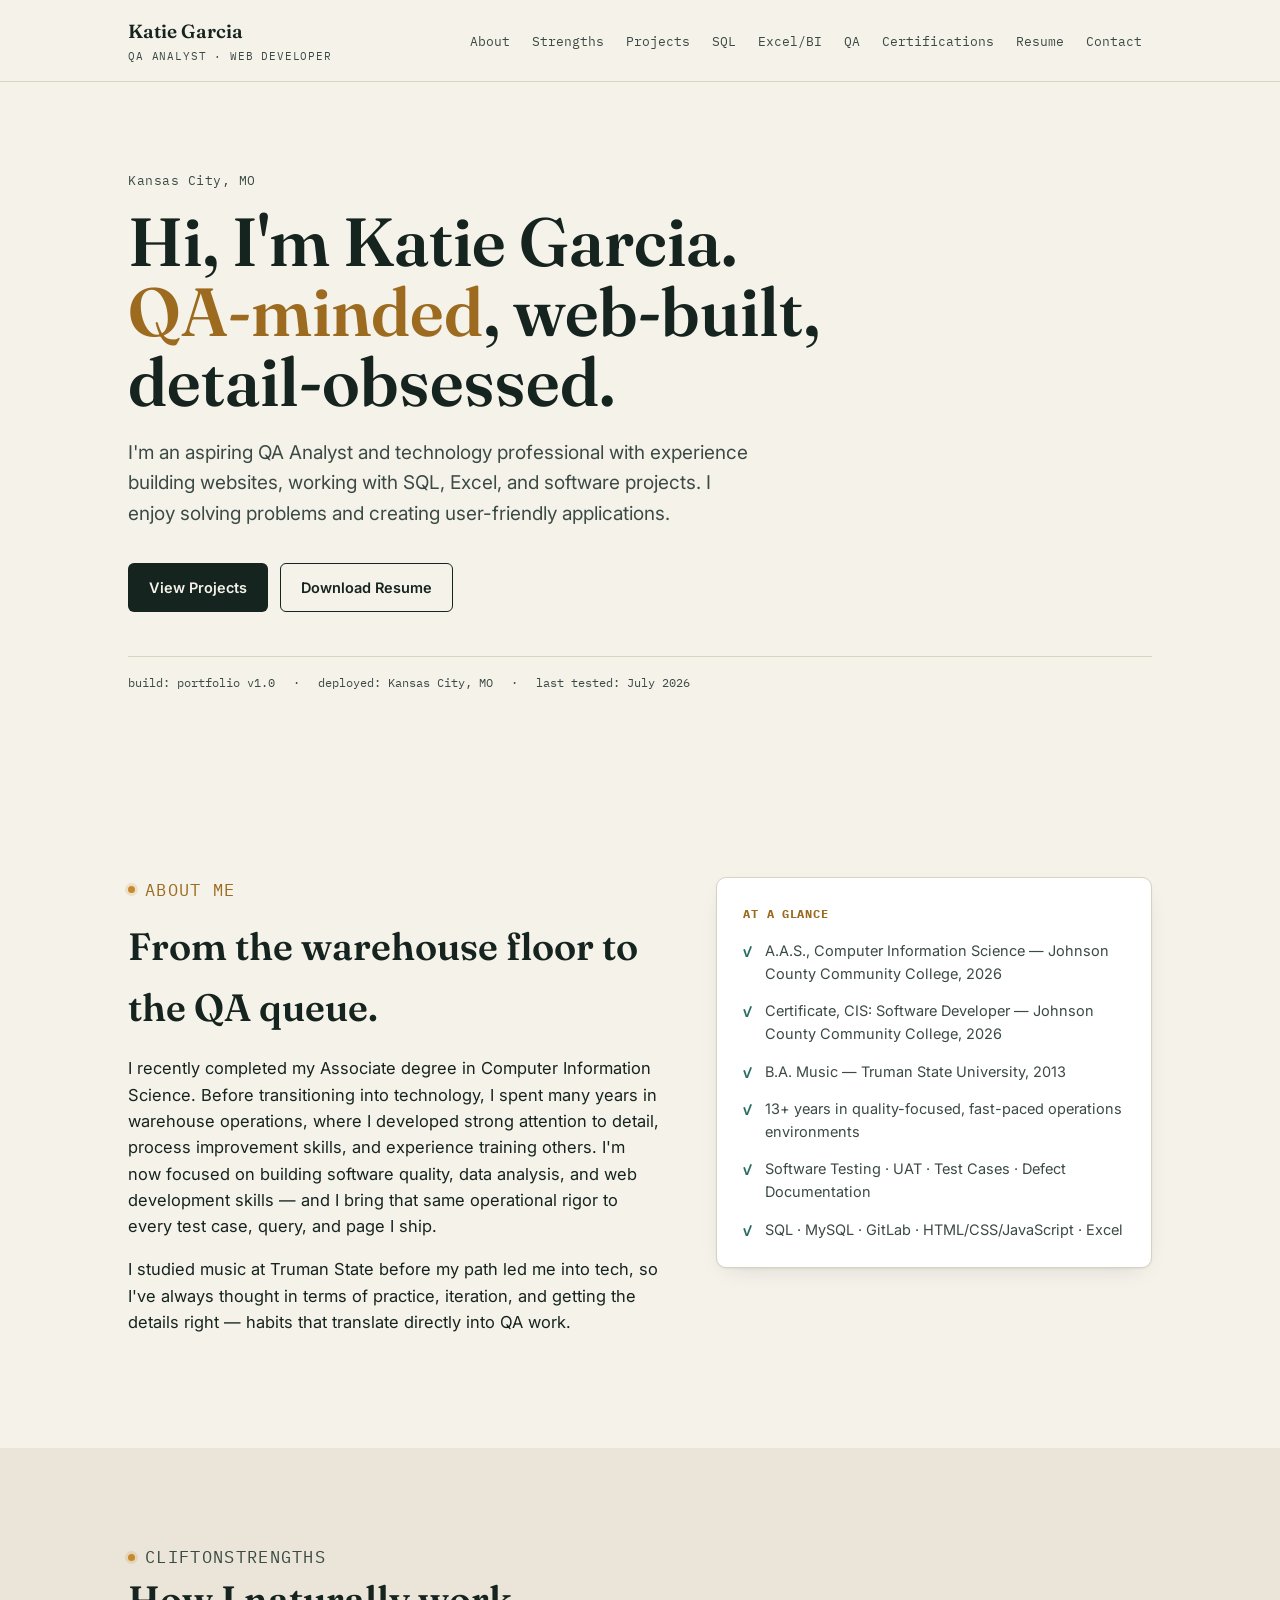
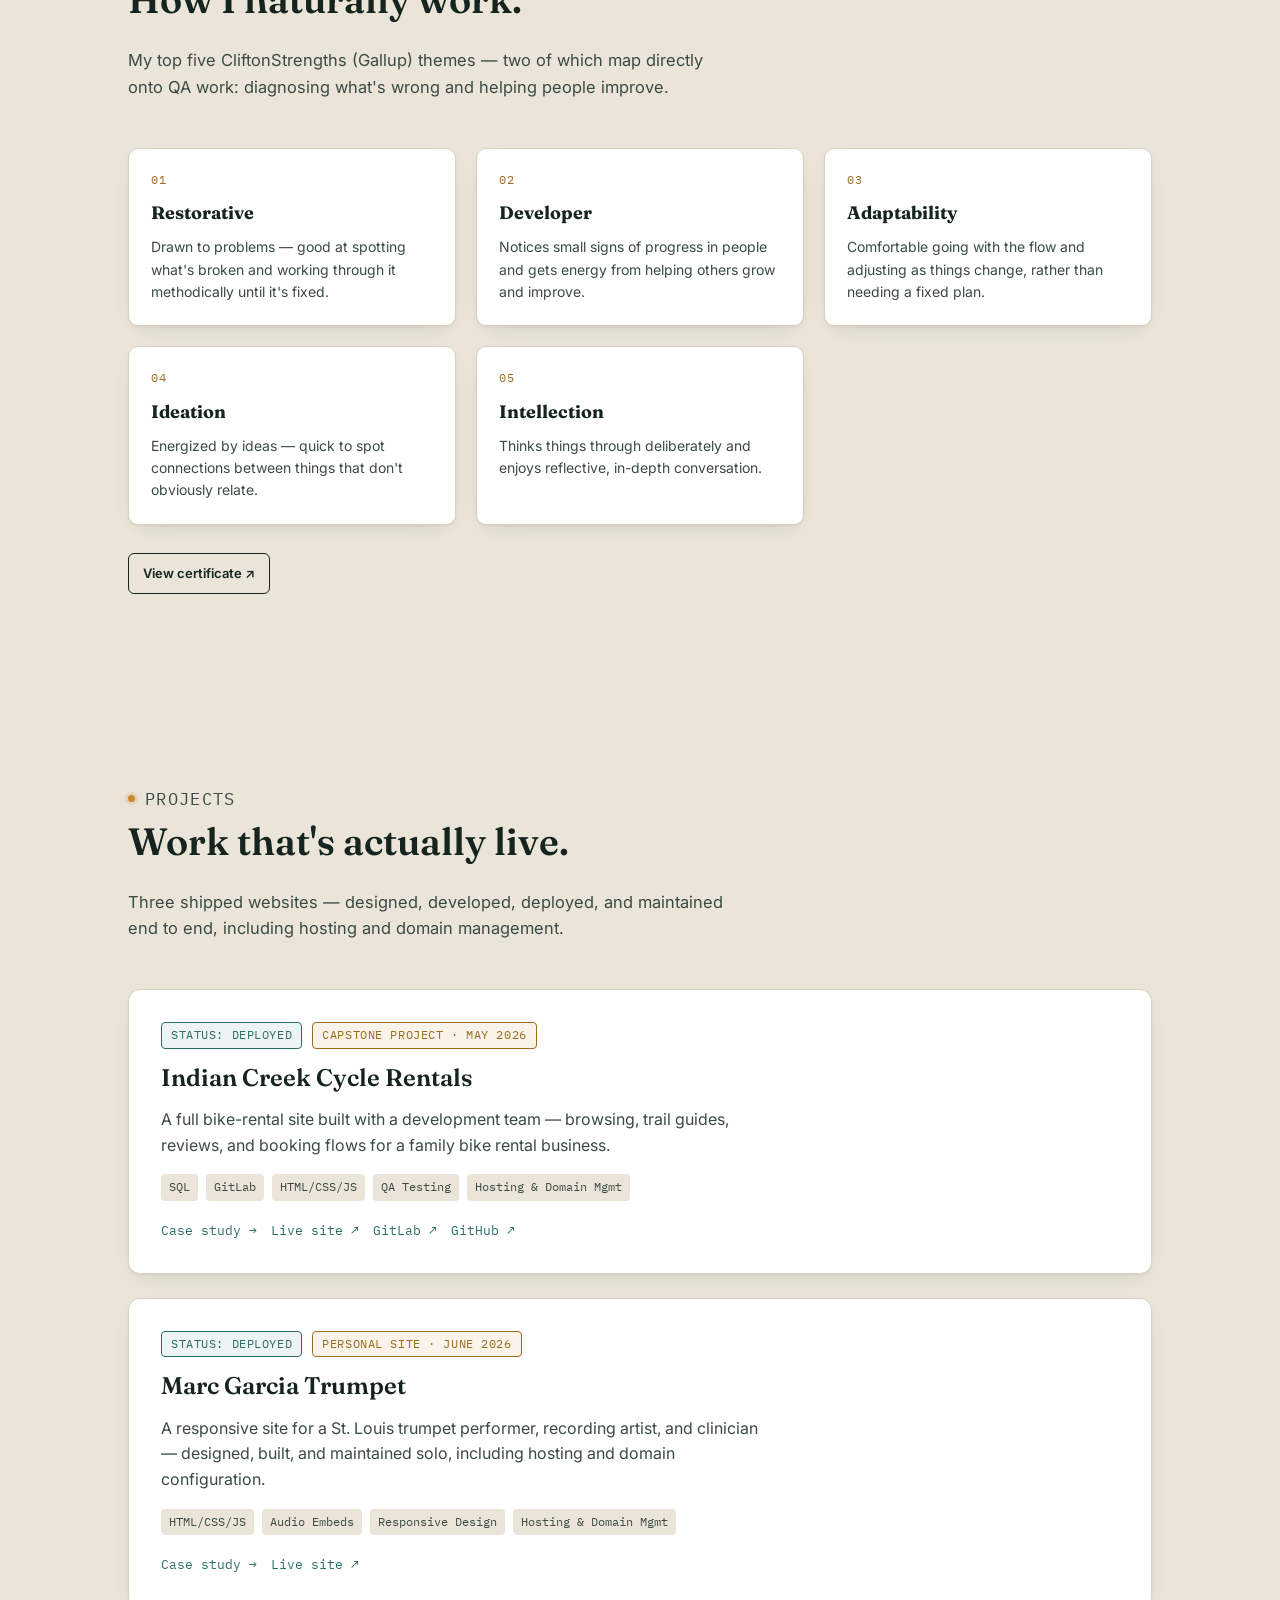
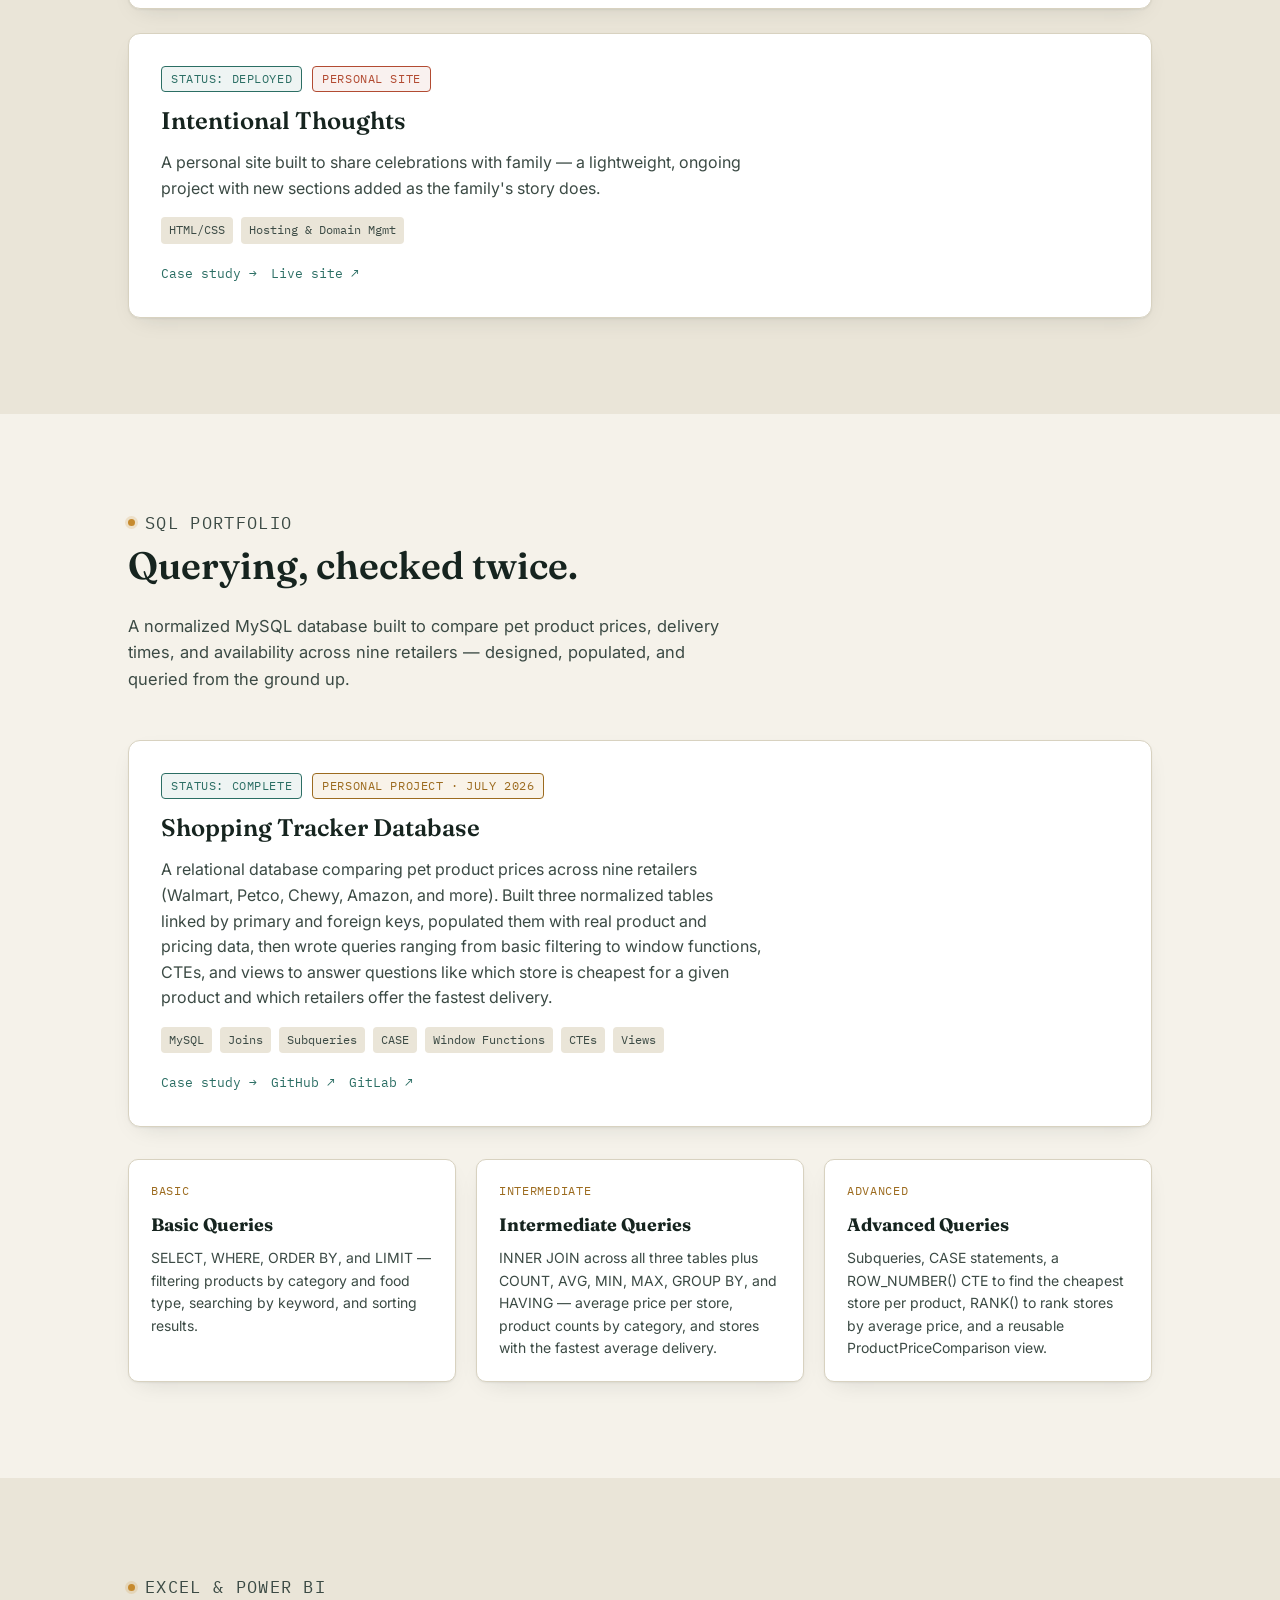
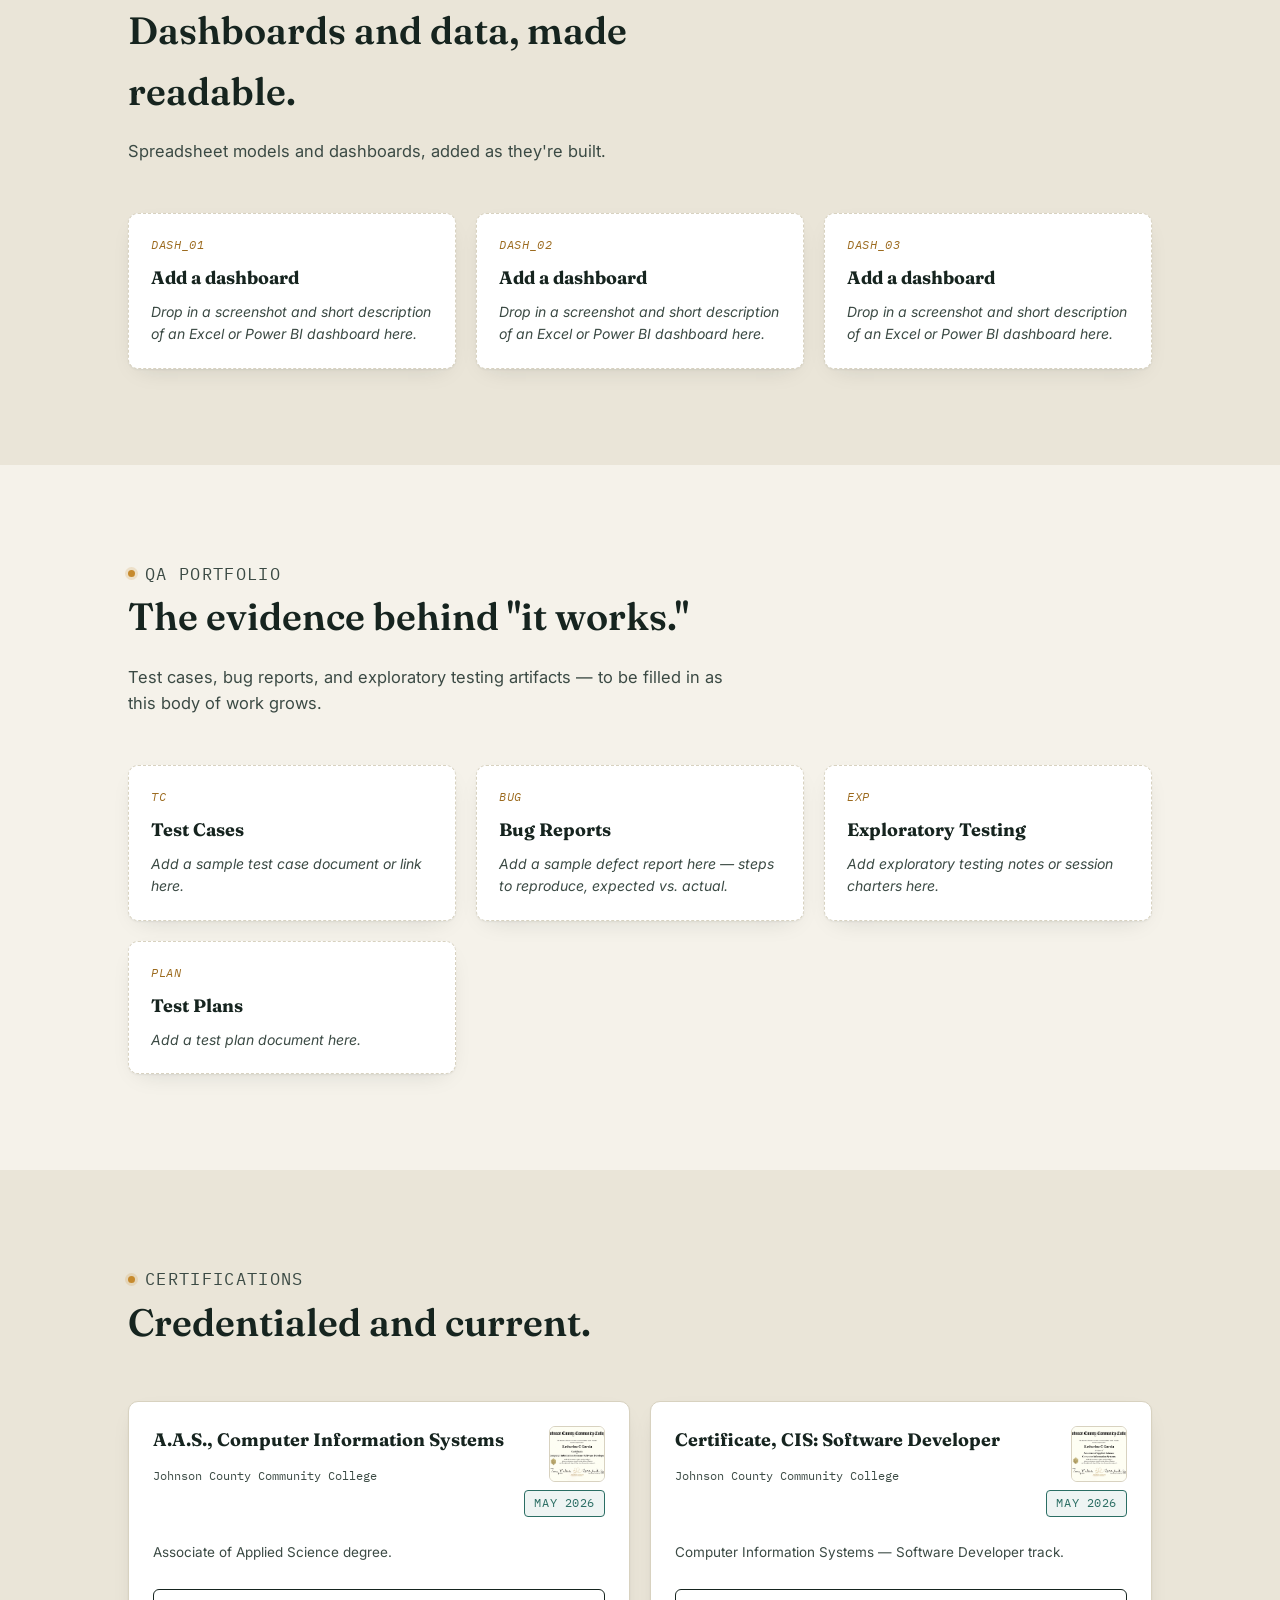
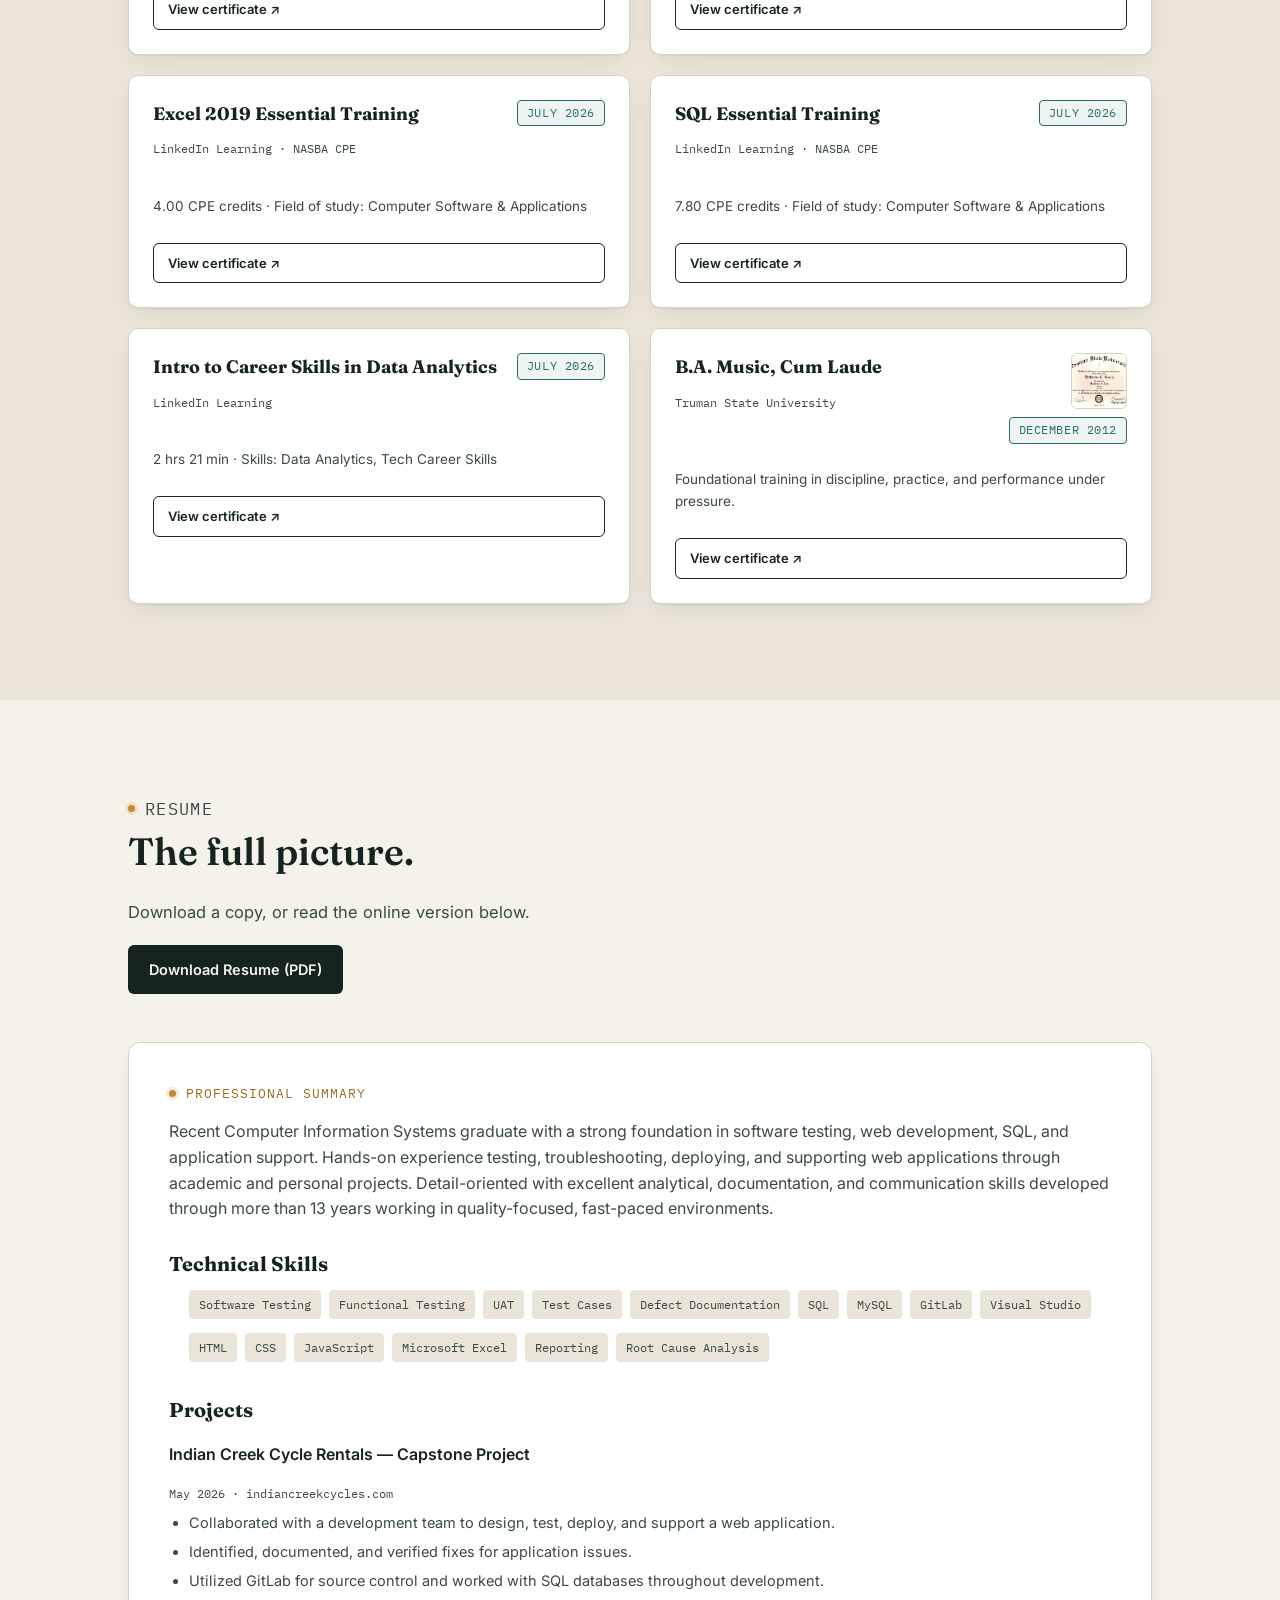
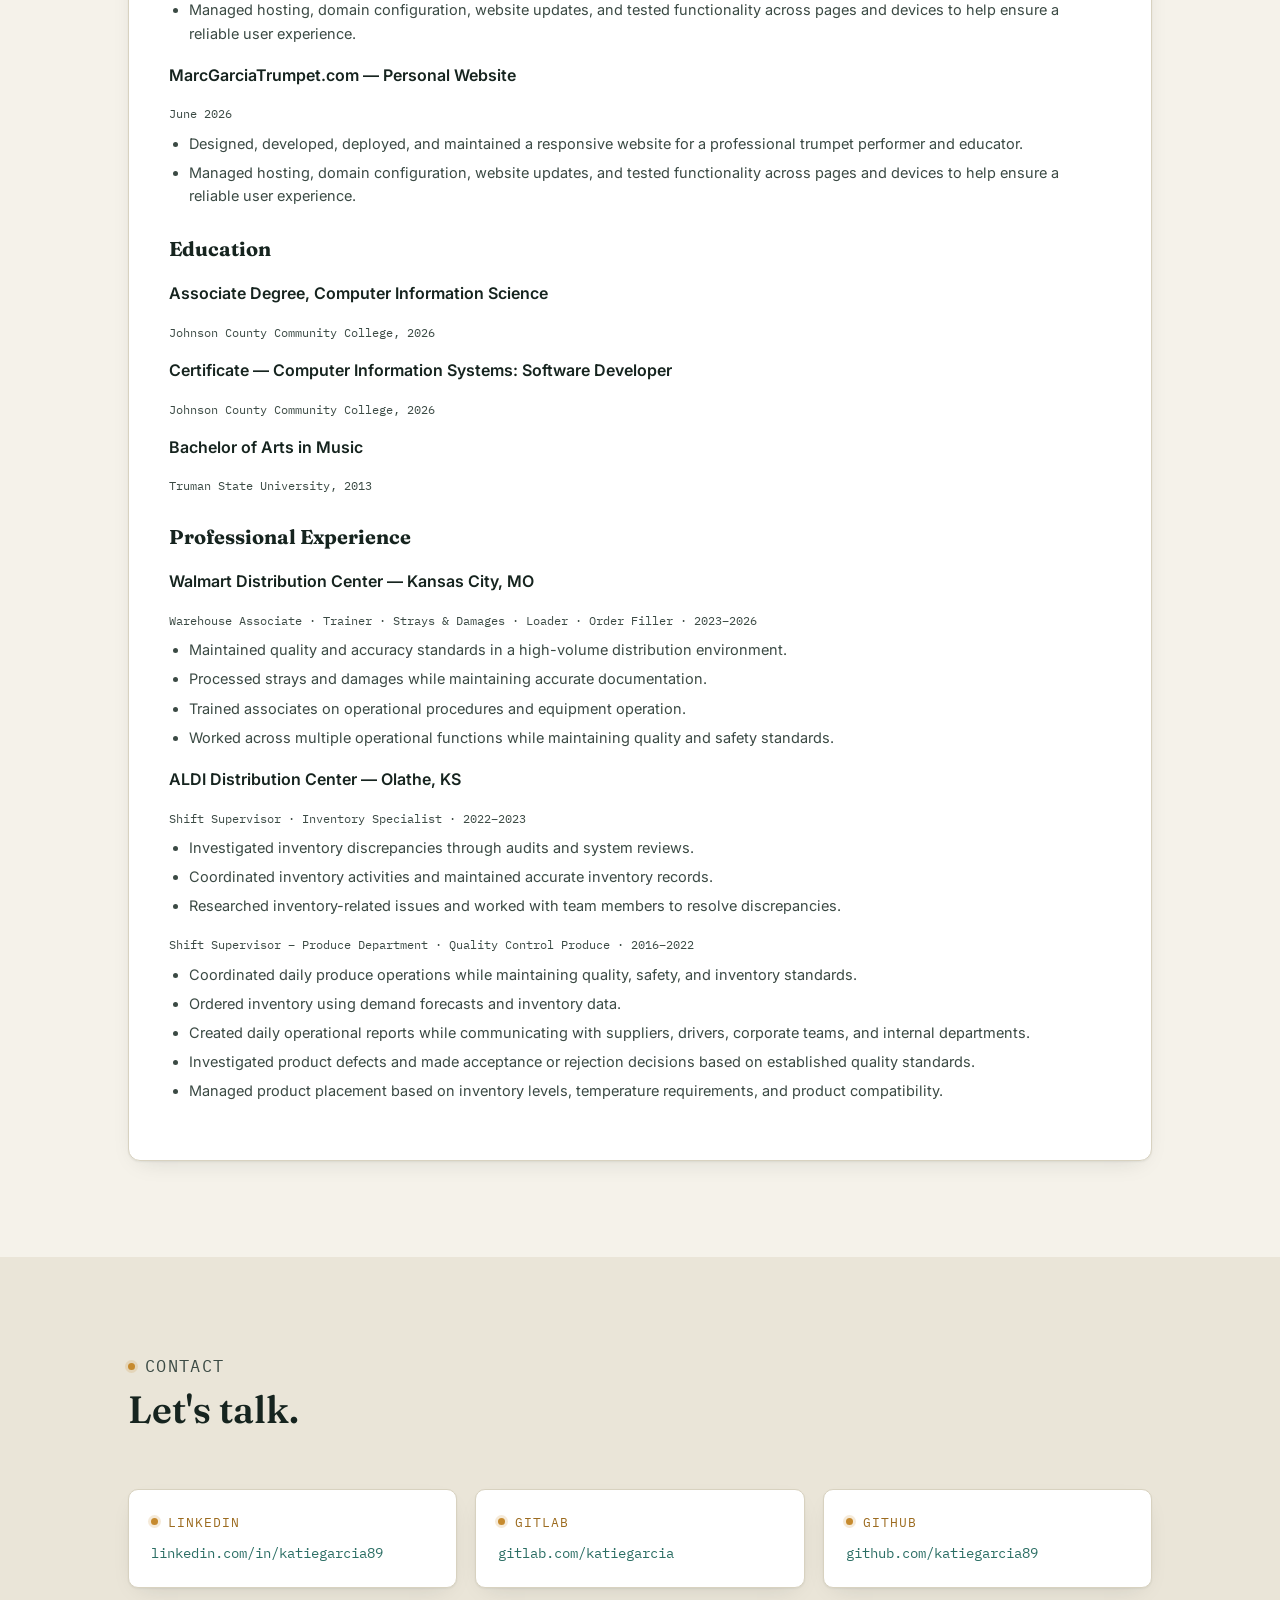
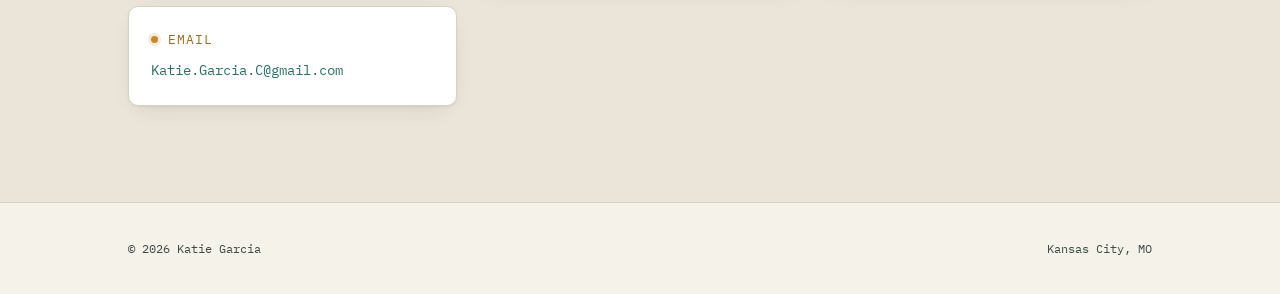
==== commit 8cafb4e3: "Updated portfolio to show SQL project" ====
--- a/index.html
+++ b/index.html
@@ -136,6 +136,7 @@
             <a href="projects/indian-creek.html">Case study →</a>
             <a href="https://www.indiancreekcycles.com" target="_blank" rel="noopener">Live site ↗</a>
             <a href="https://gitlab.com/katiegarcia/indian-creek-cycles" target="_blank" rel="noopener">GitLab ↗</a>
+            <a href="https://github.com/katiegarcia89/indian-creek-cycles" target="_blank" rel="noopener">GitHub ↗</a>
           </div>
         </div>
       </article>
@@ -186,23 +187,45 @@
     <div class="section-head">
       <p class="eyebrow">SQL Portfolio</p>
       <h2 class="section-title">Querying, checked twice.</h2>
-      <p>Examples of SQL work as it's built out — from data analysis to reporting.</p>
-    </div>
-    <div class="card-grid">
-      <div class="mini-card placeholder">
-        <p class="num">QUERY_01</p>
-        <h4>Customer Sales Analysis</h4>
-        <p>Add a walkthrough of a sales analysis query set here — schema, joins, and key findings.</p>
-      </div>
-      <div class="mini-card placeholder">
-        <p class="num">QUERY_02</p>
-        <h4>Inventory Queries</h4>
-        <p>Add inventory-tracking queries here — stock levels, reorder logic, discrepancy checks.</p>
-      </div>
-      <div class="mini-card placeholder">
-        <p class="num">QUERY_03</p>
-        <h4>Reporting Dashboard</h4>
-        <p>Add a reporting query/dashboard example here — the SQL behind a summary view.</p>
+      <p>A normalized MySQL database built to compare pet product prices, delivery times, and availability across nine retailers — designed, populated, and queried from the ground up.</p>
+    </div>
+
+    <div class="project-grid">
+      <article class="project-card">
+        <div>
+          <div class="meta-row">
+            <span class="tag pass">Status: Complete</span>
+            <span class="tag live">Personal Project · July 2026</span>
+          </div>
+          <h3>Shopping Tracker Database</h3>
+          <p>A relational database comparing pet product prices across nine retailers (Walmart, Petco, Chewy, Amazon, and more). Built three normalized tables linked by primary and foreign keys, populated them with real product and pricing data, then wrote queries ranging from basic filtering to window functions, CTEs, and views to answer questions like which store is cheapest for a given product and which retailers offer the fastest delivery.</p>
+          <ul class="stack">
+            <li>MySQL</li><li>Joins</li><li>Subqueries</li><li>CASE</li><li>Window Functions</li><li>CTEs</li><li>Views</li>
+          </ul>
+          <div class="links">
+            <a href="projects/shopping-tracker-database.html">Case study →</a>
+            <a href="https://github.com/katiegarcia89/pet-shopping-tracker-database" target="_blank" rel="noopener">GitHub ↗</a>
+            <a href="https://gitlab.com/katiegarcia/pet-shopping-tracker-database" target="_blank" rel="noopener">GitLab ↗</a>
+          </div>
+        </div>
+      </article>
+    </div>
+
+    <div class="card-grid" style="margin-top:32px;">
+      <div class="mini-card">
+        <p class="num">BASIC</p>
+        <h4>Basic Queries</h4>
+        <p>SELECT, WHERE, ORDER BY, and LIMIT — filtering products by category and food type, searching by keyword, and sorting results.</p>
+      </div>
+      <div class="mini-card">
+        <p class="num">INTERMEDIATE</p>
+        <h4>Intermediate Queries</h4>
+        <p>INNER JOIN across all three tables plus COUNT, AVG, MIN, MAX, GROUP BY, and HAVING — average price per store, product counts by category, and stores with the fastest average delivery.</p>
+      </div>
+      <div class="mini-card">
+        <p class="num">ADVANCED</p>
+        <h4>Advanced Queries</h4>
+        <p>Subqueries, CASE statements, a ROW_NUMBER() CTE to find the cheapest store per product, RANK() to rank stores by average price, and a reusable ProductPriceComparison view.</p>
       </div>
     </div>
   </div>
--- a/style.css
+++ b/style.css
@@ -386,3 +386,31 @@
   box-shadow:var(--shadow); margin:40px 0;
 }
 .shot-frame img{ width:100%; }
+
+/* ---------- code blocks ---------- */
+.code-block{
+  background:var(--ink);
+  color:var(--paper);
+  font-family:var(--mono);
+  font-size:13px;
+  line-height:1.6;
+  border-radius:8px;
+  padding:20px 22px;
+  overflow-x:auto;
+  margin:16px 0 0;
+  box-shadow:var(--shadow);
+}
+.code-block code{
+  font-family:var(--mono);
+  background:none;
+  padding:0;
+  color:inherit;
+}
+p code, li code{
+  font-family:var(--mono);
+  font-size:.9em;
+  background:var(--paper-dim);
+  color:var(--amber-deep);
+  padding:2px 6px;
+  border-radius:4px;
+}
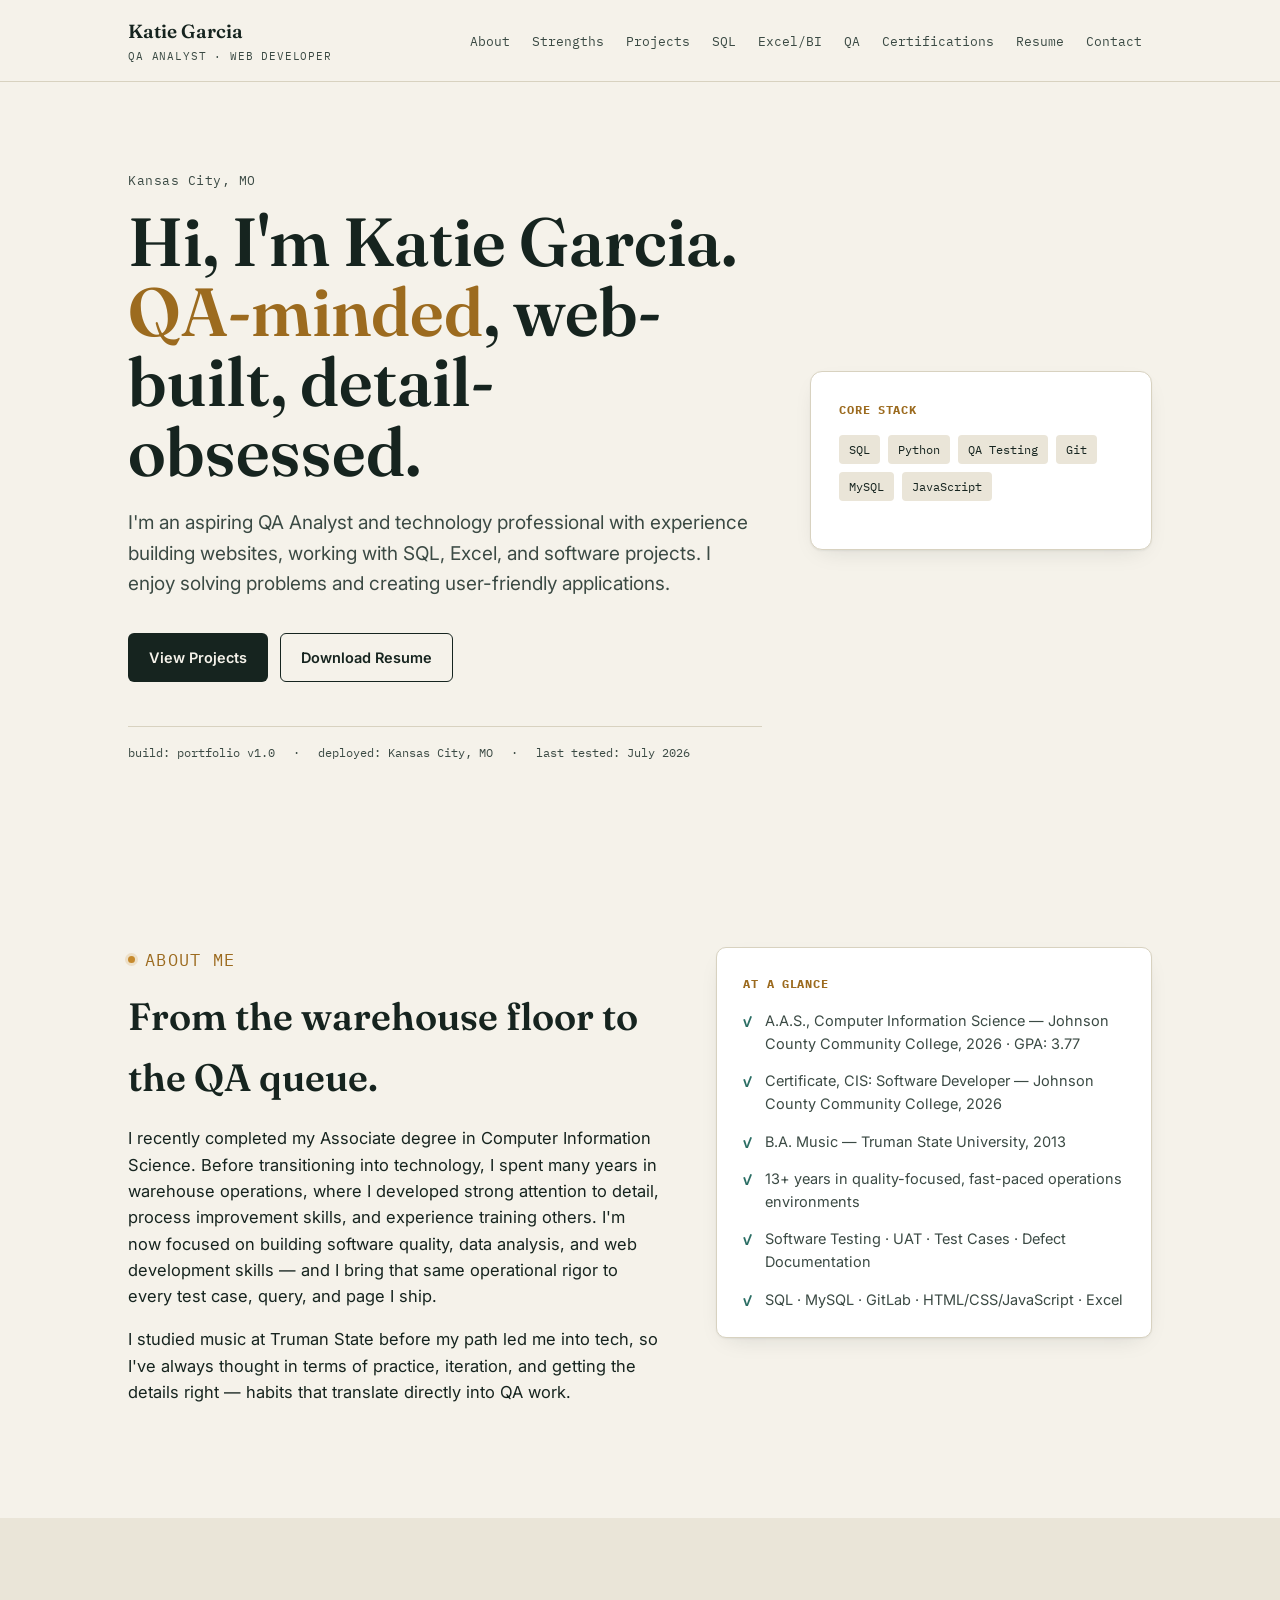
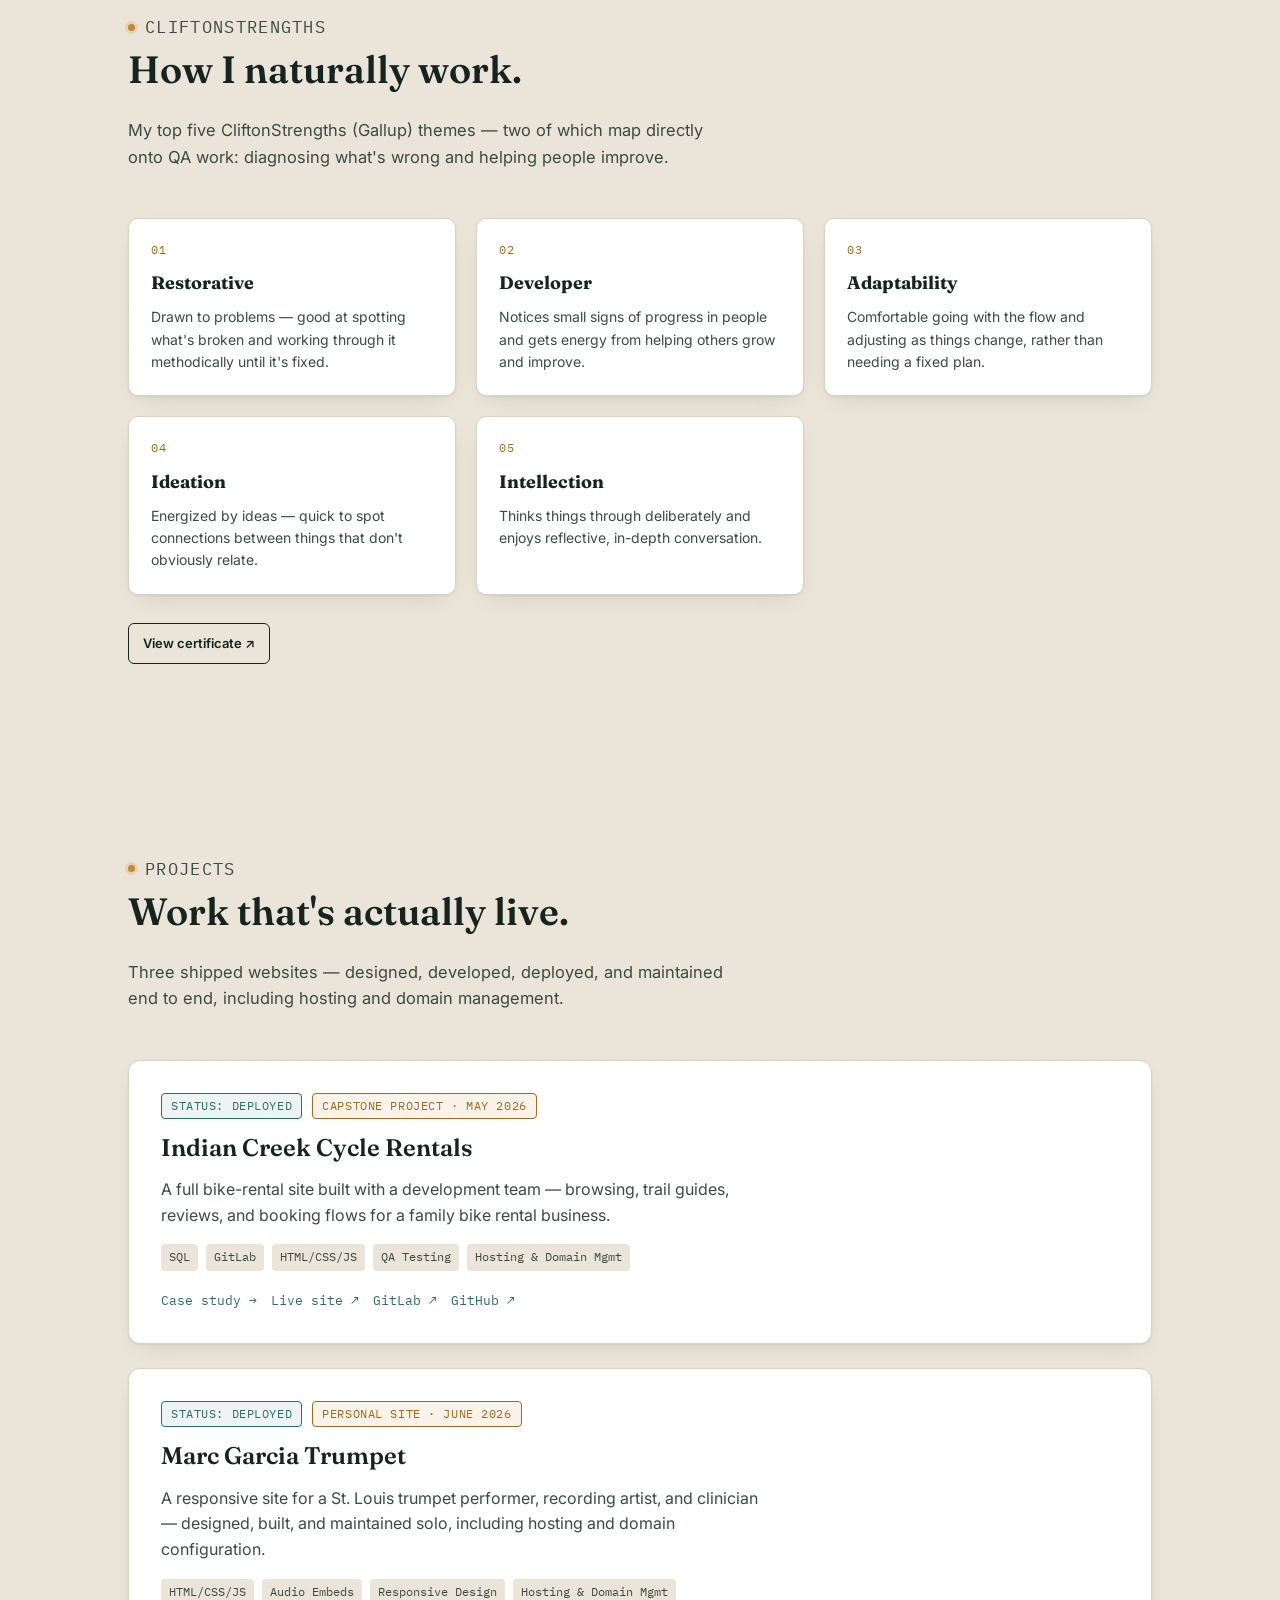
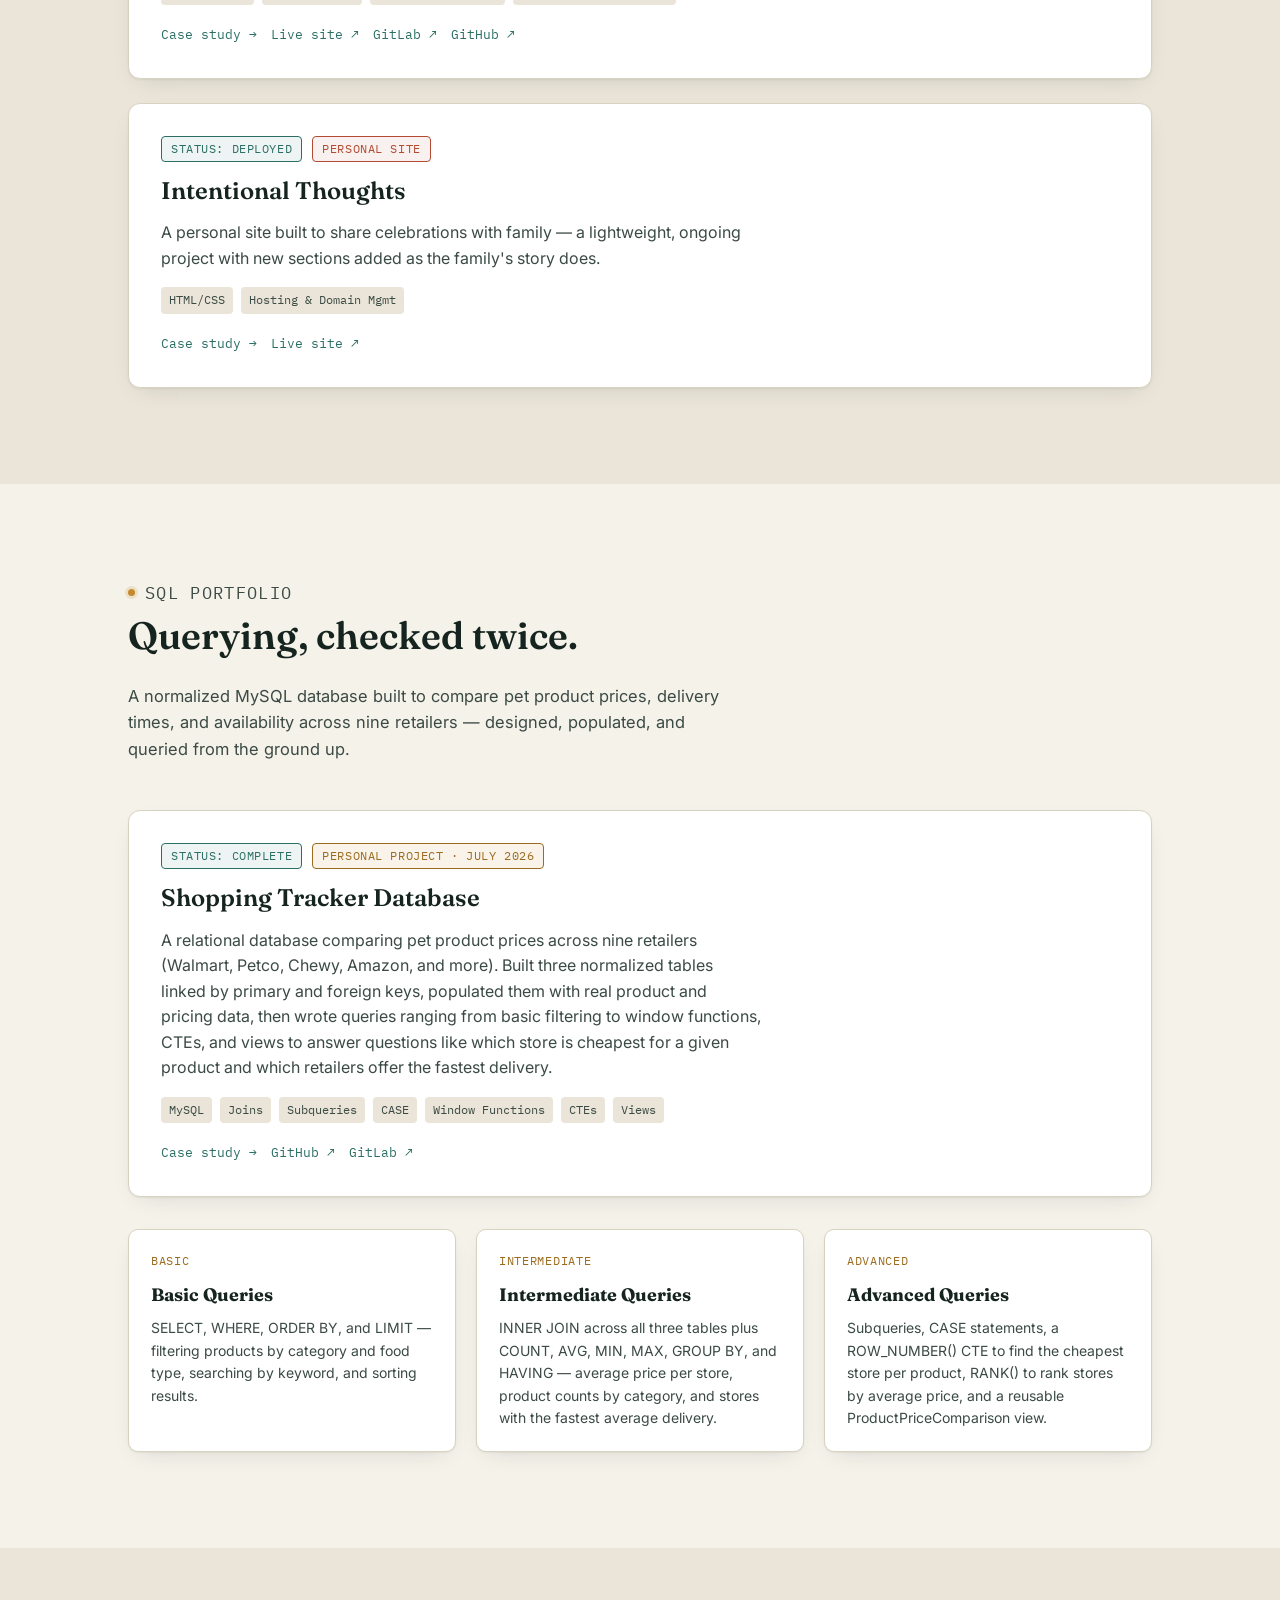
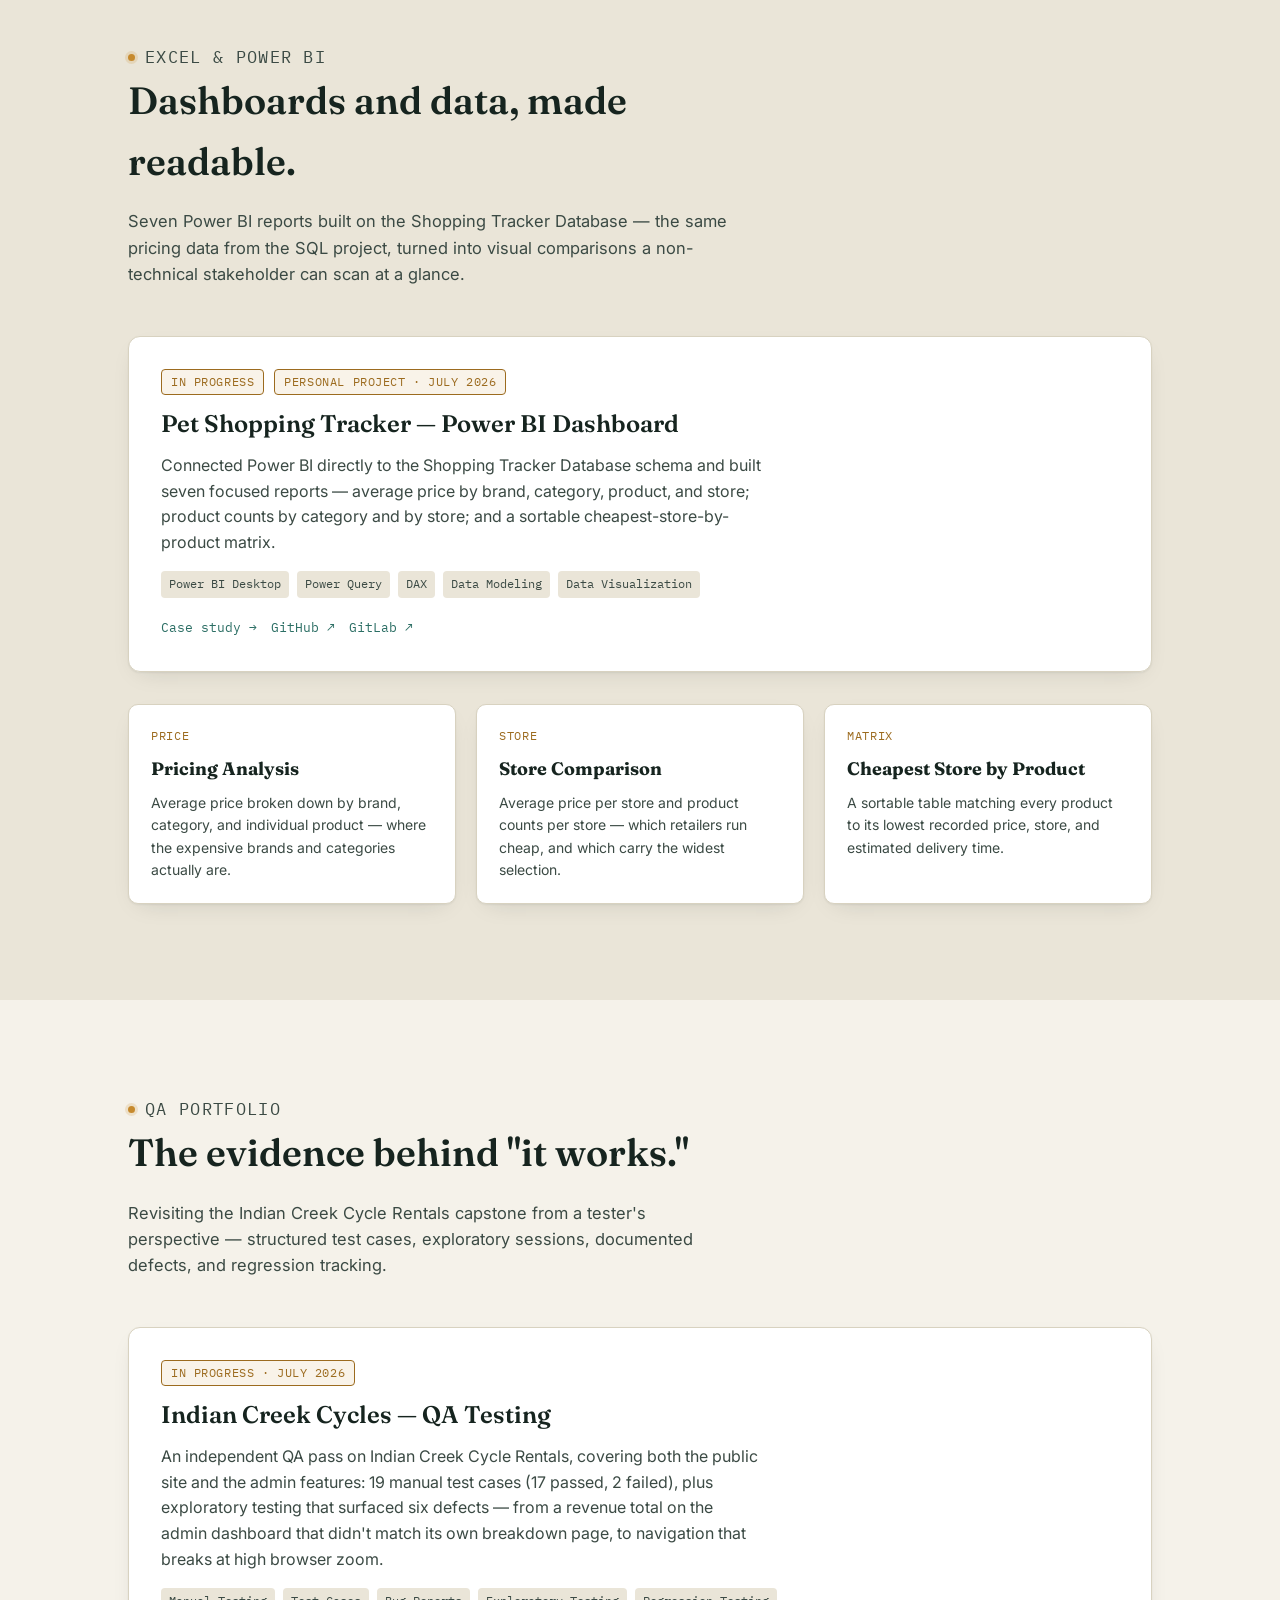
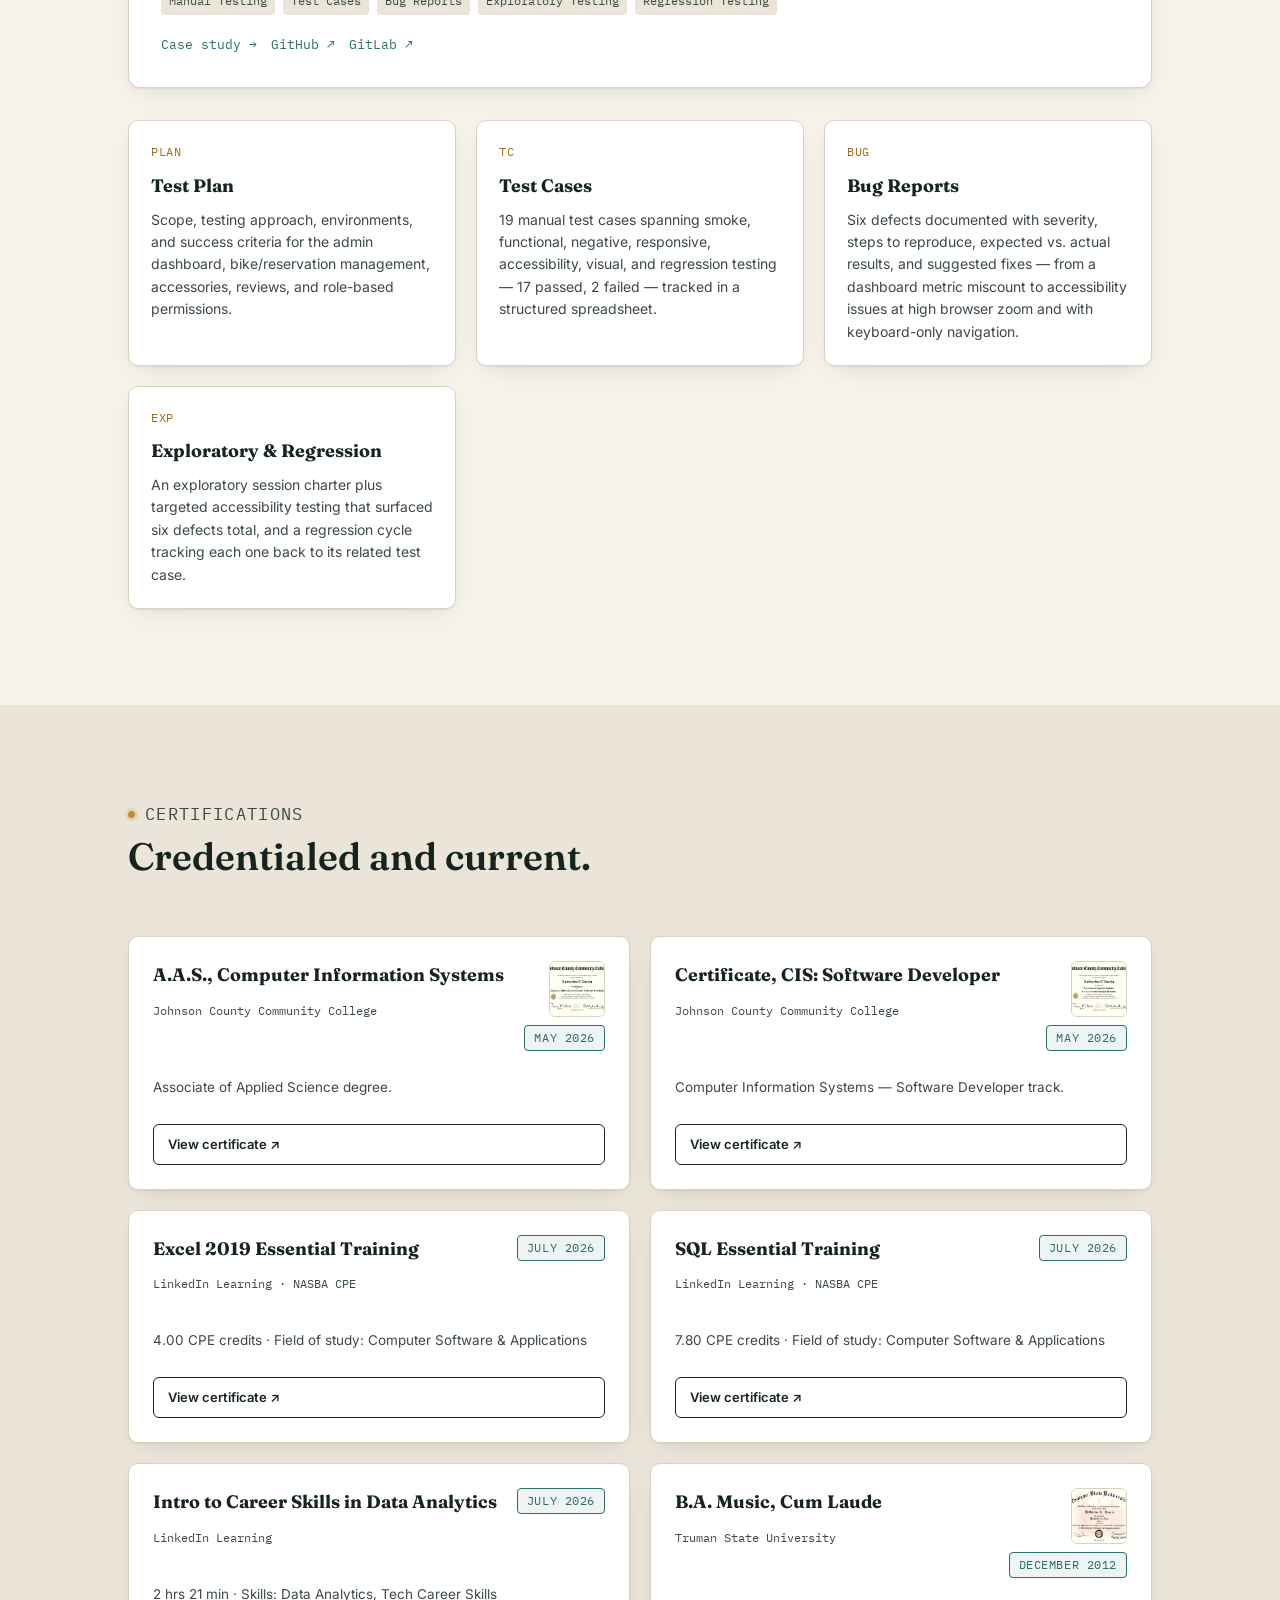
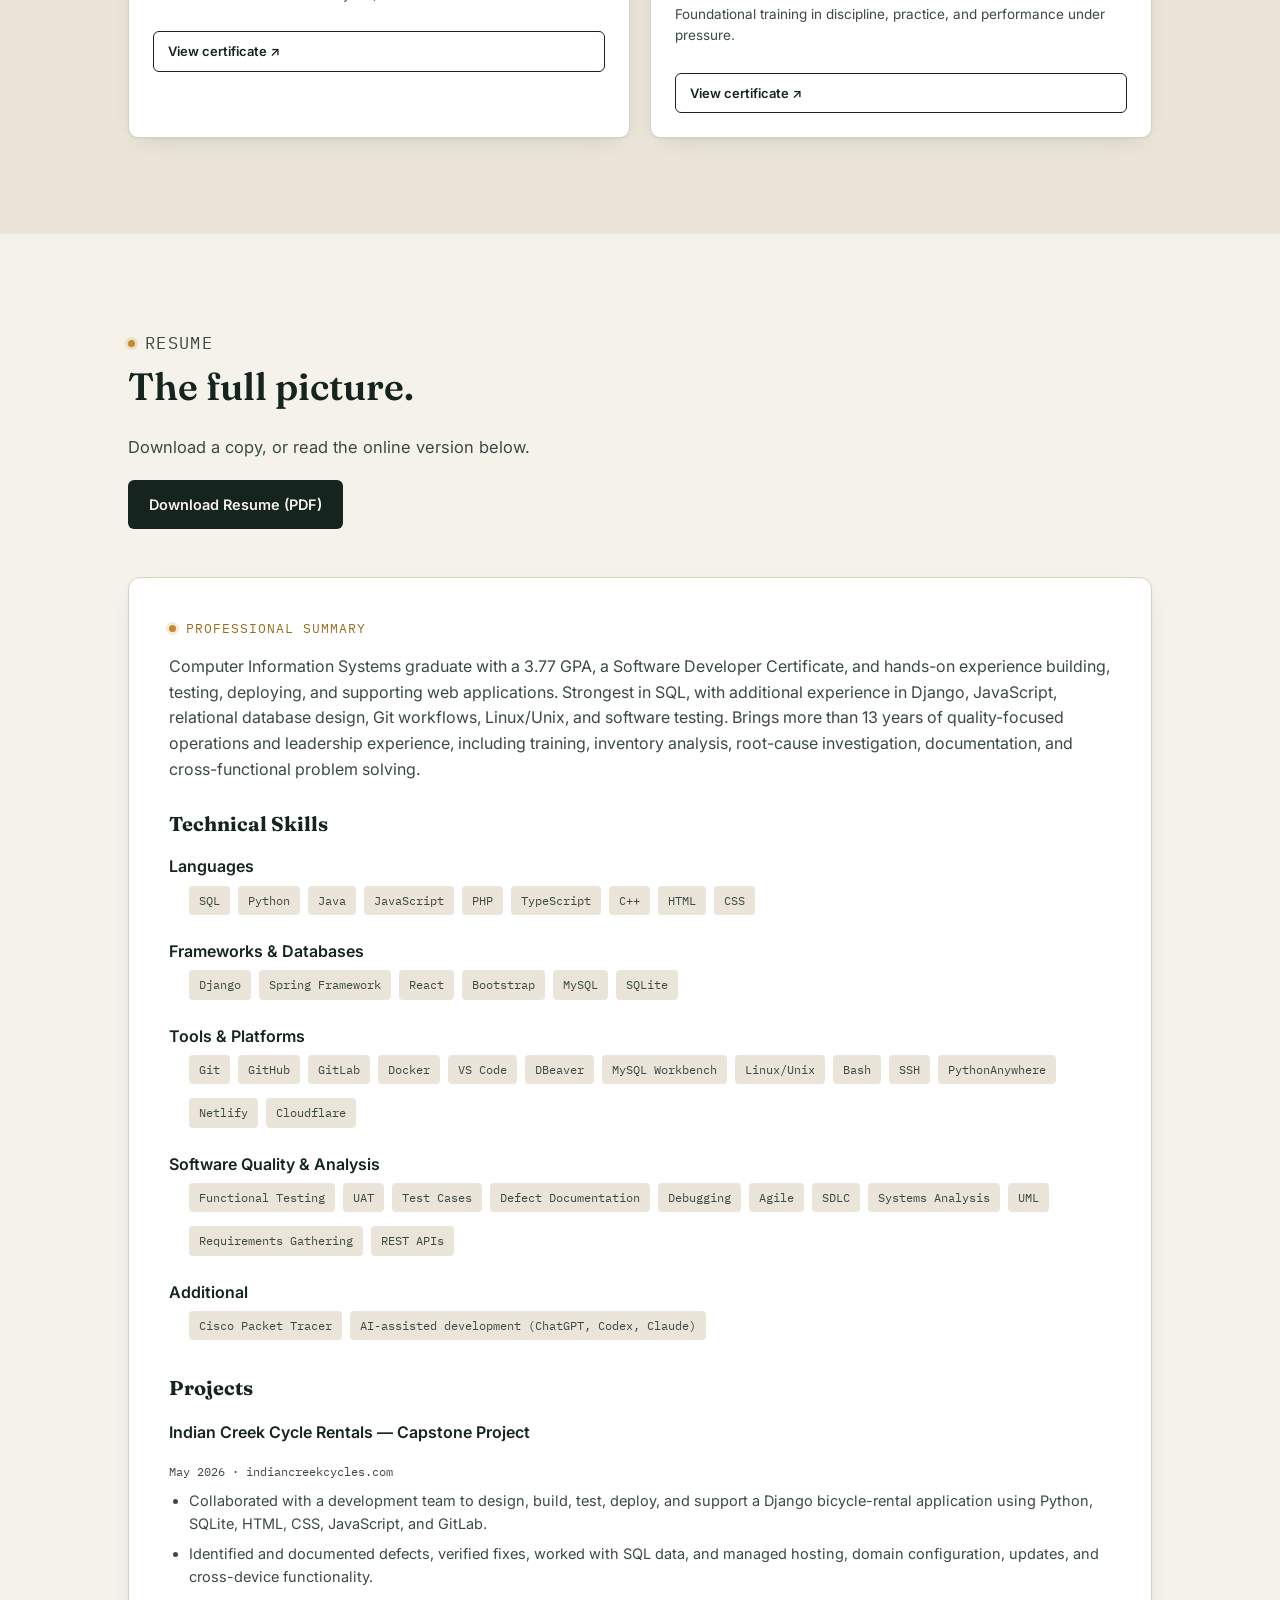
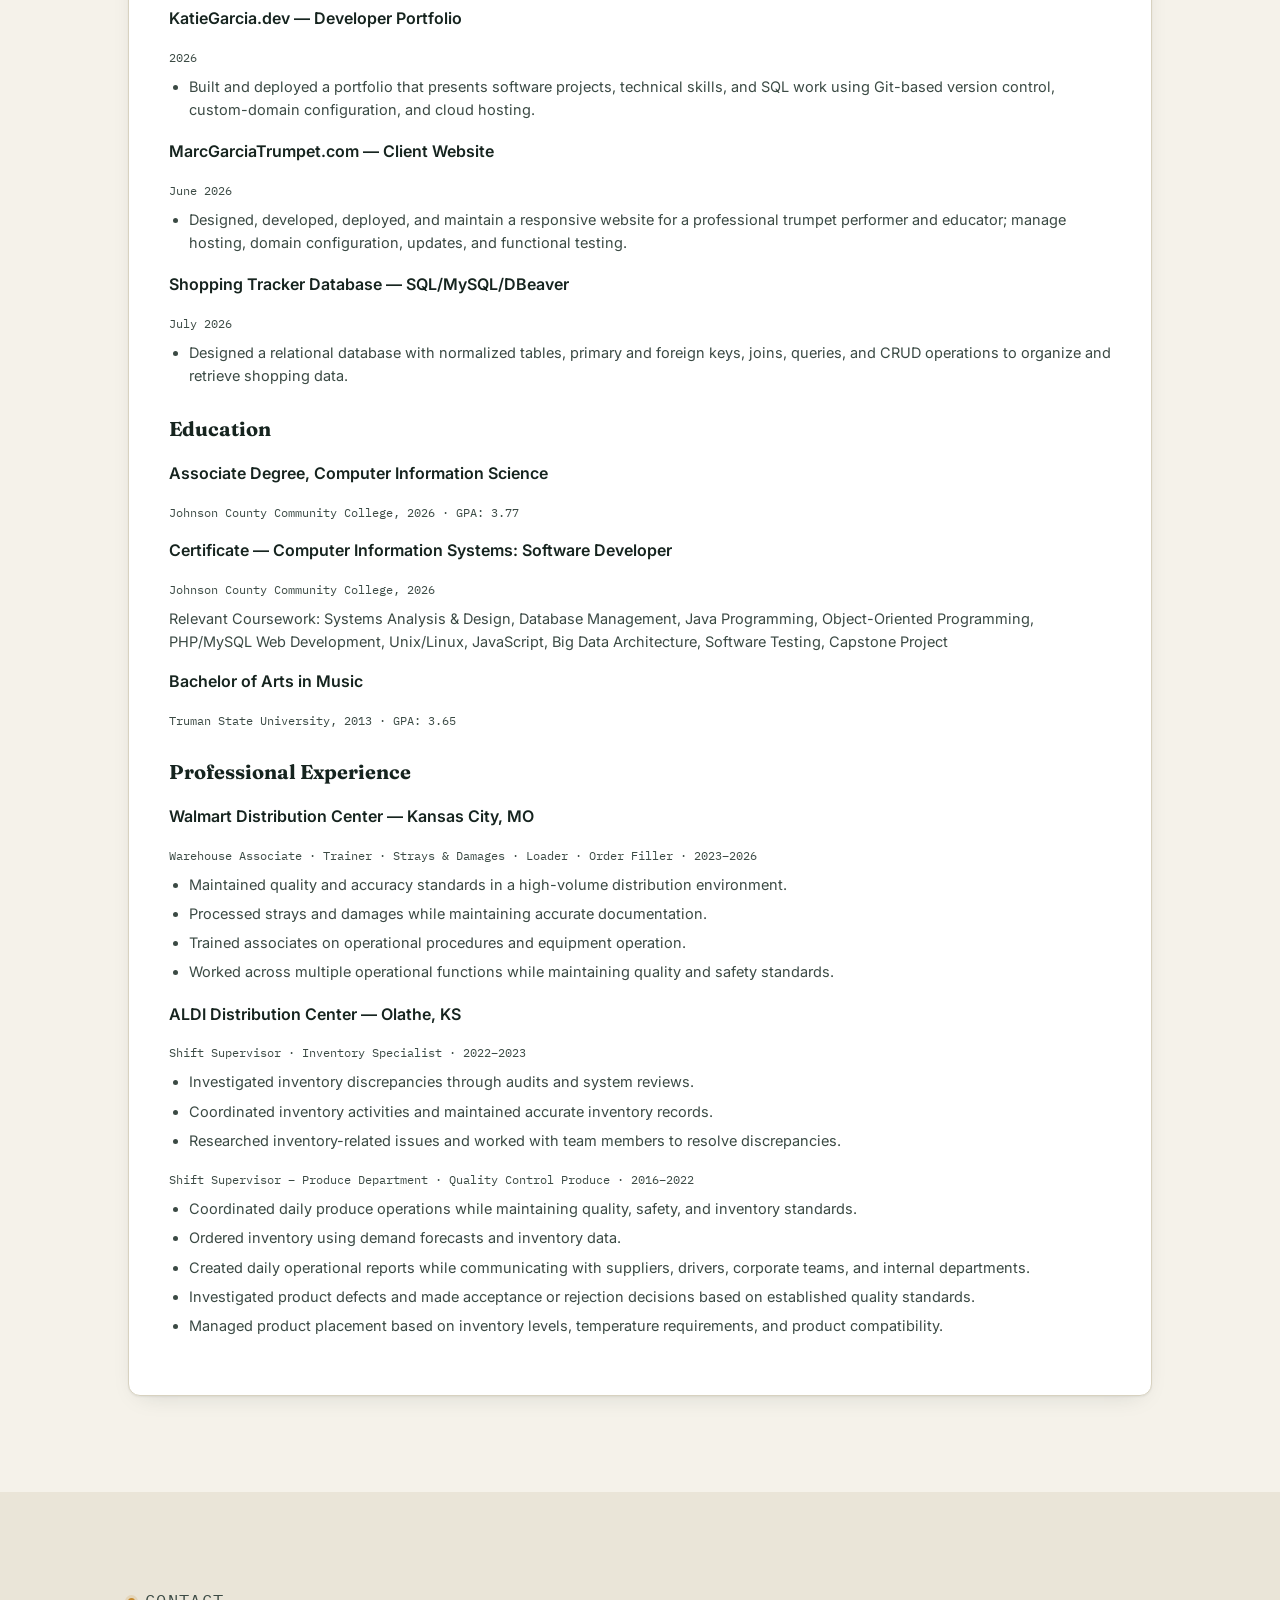
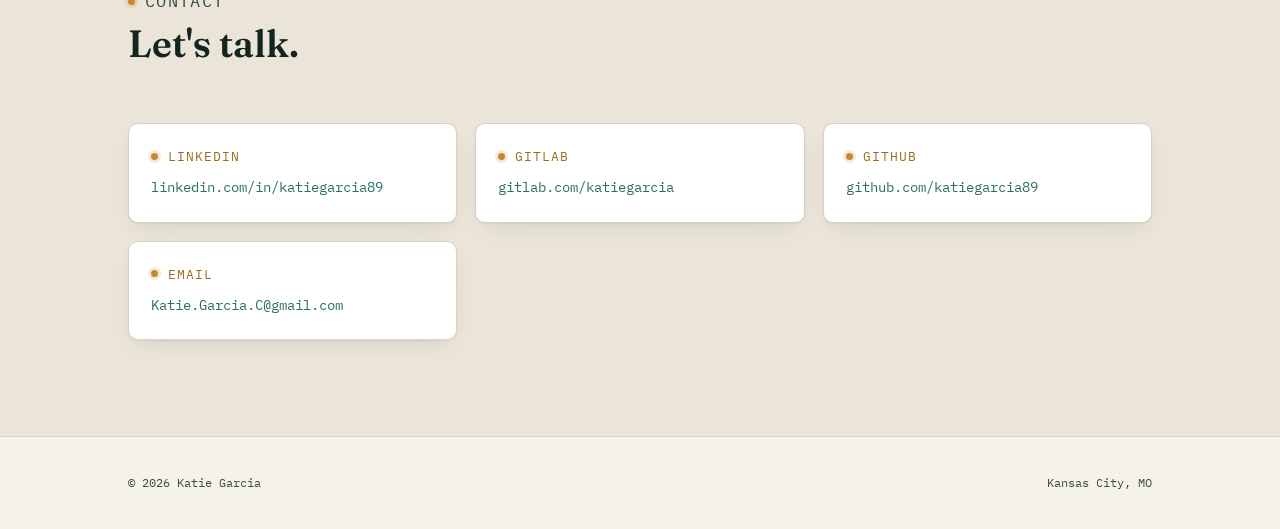
==== commit ddb79ae5: "added to portfolio" ====
--- a/index.html
+++ b/index.html
@@ -29,19 +29,29 @@
 <!-- HOME -->
 <header class="hero" id="home">
   <div class="wrap">
-    <p class="kicker">Kansas City, MO</p>
-    <h1>Hi, I'm Katie Garcia.<br><em>QA-minded</em>, web-built, detail-obsessed.</h1>
-    <p class="lede">I'm an aspiring QA Analyst and technology professional with experience building websites, working with SQL, Excel, and software projects. I enjoy solving problems and creating user-friendly applications.</p>
-    <div class="btn-row">
-      <a class="btn btn-primary" href="#projects">View Projects</a>
-      <a class="btn btn-outline" href="assets/Katie_Garcia_Resume.pdf" download>Download Resume</a>
-    </div>
-    <div class="build-line">
-      <span>build: portfolio v1.0</span>
-      <span>·</span>
-      <span>deployed: Kansas City, MO</span>
-      <span>·</span>
-      <span>last tested: July 2026</span>
+    <div class="hero-grid">
+      <div>
+        <p class="kicker">Kansas City, MO</p>
+        <h1>Hi, I'm Katie Garcia.<br><em>QA-minded</em>, web-built, detail-obsessed.</h1>
+        <p class="lede">I'm an aspiring QA Analyst and technology professional with experience building websites, working with SQL, Excel, and software projects. I enjoy solving problems and creating user-friendly applications.</p>
+        <div class="btn-row">
+          <a class="btn btn-primary" href="#projects">View Projects</a>
+          <a class="btn btn-outline" href="assets/Katie_Garcia_Resume.pdf" download>Download Resume</a>
+        </div>
+        <div class="build-line">
+          <span>build: portfolio v1.0</span>
+          <span>·</span>
+          <span>deployed: Kansas City, MO</span>
+          <span>·</span>
+          <span>last tested: July 2026</span>
+        </div>
+      </div>
+      <div class="stack-card">
+        <h3>Core Stack</h3>
+        <ul class="skill-chips">
+          <li>SQL</li><li>Python</li><li>QA Testing</li><li>Git</li><li>MySQL</li><li>JavaScript</li>
+        </ul>
+      </div>
     </div>
   </div>
 </header>
@@ -58,7 +68,7 @@
     <div class="fact-card">
       <h3>At a glance</h3>
       <ul class="fact-list">
-        <li>A.A.S., Computer Information Science — Johnson County Community College, 2026</li>
+        <li>A.A.S., Computer Information Science — Johnson County Community College, 2026 · GPA: 3.77</li>
         <li>Certificate, CIS: Software Developer — Johnson County Community College, 2026</li>
         <li>B.A. Music — Truman State University, 2013</li>
         <li>13+ years in quality-focused, fast-paced operations environments</li>
@@ -155,6 +165,8 @@
           <div class="links">
             <a href="projects/marc-garcia-trumpet.html">Case study →</a>
             <a href="https://marcgarciatrumpet.com" target="_blank" rel="noopener">Live site ↗</a>
+            <a href="https://gitlab.com/katiegarcia/client-business-website" target="_blank" rel="noopener">GitLab ↗</a>
+            <a href="https://github.com/katiegarcia89/client-business-website" target="_blank" rel="noopener">GitHub ↗</a>
           </div>
         </div>
       </article>
@@ -237,23 +249,45 @@
     <div class="section-head">
       <p class="eyebrow">Excel &amp; Power BI</p>
       <h2 class="section-title">Dashboards and data, made readable.</h2>
-      <p>Spreadsheet models and dashboards, added as they're built.</p>
-    </div>
-    <div class="card-grid">
-      <div class="mini-card placeholder">
-        <p class="num">DASH_01</p>
-        <h4>Add a dashboard</h4>
-        <p>Drop in a screenshot and short description of an Excel or Power BI dashboard here.</p>
-      </div>
-      <div class="mini-card placeholder">
-        <p class="num">DASH_02</p>
-        <h4>Add a dashboard</h4>
-        <p>Drop in a screenshot and short description of an Excel or Power BI dashboard here.</p>
-      </div>
-      <div class="mini-card placeholder">
-        <p class="num">DASH_03</p>
-        <h4>Add a dashboard</h4>
-        <p>Drop in a screenshot and short description of an Excel or Power BI dashboard here.</p>
+      <p>Seven Power BI reports built on the Shopping Tracker Database — the same pricing data from the SQL project, turned into visual comparisons a non-technical stakeholder can scan at a glance.</p>
+    </div>
+
+    <div class="project-grid">
+      <article class="project-card">
+        <div>
+          <div class="meta-row">
+            <span class="tag live">In Progress</span>
+            <span class="tag live">Personal Project · July 2026</span>
+          </div>
+          <h3>Pet Shopping Tracker — Power BI Dashboard</h3>
+          <p>Connected Power BI directly to the Shopping Tracker Database schema and built seven focused reports — average price by brand, category, product, and store; product counts by category and by store; and a sortable cheapest-store-by-product matrix.</p>
+          <ul class="stack">
+            <li>Power BI Desktop</li><li>Power Query</li><li>DAX</li><li>Data Modeling</li><li>Data Visualization</li>
+          </ul>
+          <div class="links">
+            <a href="projects/pet-shopping-tracker-power-bi.html">Case study →</a>
+            <a href="https://github.com/katiegarcia89/pet-shopping-tracker-power-bi-dashboard" target="_blank" rel="noopener">GitHub ↗</a>
+            <a href="https://gitlab.com/katiegarcia/pet-shopping-tracker-power-bi-dashboard" target="_blank" rel="noopener">GitLab ↗</a>
+          </div>
+        </div>
+      </article>
+    </div>
+
+    <div class="card-grid" style="margin-top:32px;">
+      <div class="mini-card">
+        <p class="num">PRICE</p>
+        <h4>Pricing Analysis</h4>
+        <p>Average price broken down by brand, category, and individual product — where the expensive brands and categories actually are.</p>
+      </div>
+      <div class="mini-card">
+        <p class="num">STORE</p>
+        <h4>Store Comparison</h4>
+        <p>Average price per store and product counts per store — which retailers run cheap, and which carry the widest selection.</p>
+      </div>
+      <div class="mini-card">
+        <p class="num">MATRIX</p>
+        <h4>Cheapest Store by Product</h4>
+        <p>A sortable table matching every product to its lowest recorded price, store, and estimated delivery time.</p>
       </div>
     </div>
   </div>
@@ -265,28 +299,49 @@
     <div class="section-head">
       <p class="eyebrow">QA Portfolio</p>
       <h2 class="section-title">The evidence behind "it works."</h2>
-      <p>Test cases, bug reports, and exploratory testing artifacts — to be filled in as this body of work grows.</p>
-    </div>
-    <div class="card-grid">
-      <div class="mini-card placeholder">
+      <p>Revisiting the Indian Creek Cycle Rentals capstone from a tester's perspective — structured test cases, exploratory sessions, documented defects, and regression tracking.</p>
+    </div>
+
+    <div class="project-grid">
+      <article class="project-card">
+        <div>
+          <div class="meta-row">
+            <span class="tag live">In Progress · July 2026</span>
+          </div>
+          <h3>Indian Creek Cycles — QA Testing</h3>
+          <p>An independent QA pass on Indian Creek Cycle Rentals, covering both the public site and the admin features: 19 manual test cases (17 passed, 2 failed), plus exploratory testing that surfaced six defects — from a revenue total on the admin dashboard that didn't match its own breakdown page, to navigation that breaks at high browser zoom.</p>
+          <ul class="stack">
+            <li>Manual Testing</li><li>Test Cases</li><li>Bug Reports</li><li>Exploratory Testing</li><li>Regression Testing</li>
+          </ul>
+          <div class="links">
+            <a href="projects/indian-creek-cycles-qa.html">Case study →</a>
+            <a href="https://github.com/katiegarcia89/indian-creek-cycles-qa" target="_blank" rel="noopener">GitHub ↗</a>
+            <a href="https://gitlab.com/katiegarcia/indian-creek-cycles-qa" target="_blank" rel="noopener">GitLab ↗</a>
+          </div>
+        </div>
+      </article>
+    </div>
+
+    <div class="card-grid" style="margin-top:32px;">
+      <div class="mini-card">
+        <p class="num">PLAN</p>
+        <h4>Test Plan</h4>
+        <p>Scope, testing approach, environments, and success criteria for the admin dashboard, bike/reservation management, accessories, reviews, and role-based permissions.</p>
+      </div>
+      <div class="mini-card">
         <p class="num">TC</p>
         <h4>Test Cases</h4>
-        <p>Add a sample test case document or link here.</p>
-      </div>
-      <div class="mini-card placeholder">
+        <p>19 manual test cases spanning smoke, functional, negative, responsive, accessibility, visual, and regression testing — 17 passed, 2 failed — tracked in a structured spreadsheet.</p>
+      </div>
+      <div class="mini-card">
         <p class="num">BUG</p>
         <h4>Bug Reports</h4>
-        <p>Add a sample defect report here — steps to reproduce, expected vs. actual.</p>
-      </div>
-      <div class="mini-card placeholder">
+        <p>Six defects documented with severity, steps to reproduce, expected vs. actual results, and suggested fixes — from a dashboard metric miscount to accessibility issues at high browser zoom and with keyboard-only navigation.</p>
+      </div>
+      <div class="mini-card">
         <p class="num">EXP</p>
-        <h4>Exploratory Testing</h4>
-        <p>Add exploratory testing notes or session charters here.</p>
-      </div>
-      <div class="mini-card placeholder">
-        <p class="num">PLAN</p>
-        <h4>Test Plans</h4>
-        <p>Add a test plan document here.</p>
+        <h4>Exploratory &amp; Regression</h4>
+        <p>An exploratory session charter plus targeted accessibility testing that surfaced six defects total, and a regression cycle tracking each one back to its related test case.</p>
       </div>
     </div>
   </div>
@@ -400,39 +455,63 @@
 
     <div class="resume-box">
       <p class="eyebrow" style="margin-bottom:4px;">Professional Summary</p>
-      <p style="color:var(--ink-soft);">Recent Computer Information Systems graduate with a strong foundation in software testing, web development, SQL, and application support. Hands-on experience testing, troubleshooting, deploying, and supporting web applications through academic and personal projects. Detail-oriented with excellent analytical, documentation, and communication skills developed through more than 13 years working in quality-focused, fast-paced environments.</p>
+      <p style="color:var(--ink-soft);">Computer Information Systems graduate with a 3.77 GPA, a Software Developer Certificate, and hands-on experience building, testing, deploying, and supporting web applications. Strongest in SQL, with additional experience in Django, JavaScript, relational database design, Git workflows, Linux/Unix, and software testing. Brings more than 13 years of quality-focused operations and leadership experience, including training, inventory analysis, root-cause investigation, documentation, and cross-functional problem solving.</p>
 
       <h3>Technical Skills</h3>
+      <p style="font-weight:600;color:var(--ink);margin:14px 0 6px;">Languages</p>
       <ul class="skill-chips">
-        <li>Software Testing</li><li>Functional Testing</li><li>UAT</li><li>Test Cases</li>
-        <li>Defect Documentation</li><li>SQL</li><li>MySQL</li><li>GitLab</li>
-        <li>Visual Studio</li><li>HTML</li><li>CSS</li><li>JavaScript</li>
-        <li>Microsoft Excel</li><li>Reporting</li><li>Root Cause Analysis</li>
+        <li>SQL</li><li>Python</li><li>Java</li><li>JavaScript</li><li>PHP</li><li>TypeScript</li><li>C++</li><li>HTML</li><li>CSS</li>
+      </ul>
+      <p style="font-weight:600;color:var(--ink);margin:14px 0 6px;">Frameworks &amp; Databases</p>
+      <ul class="skill-chips">
+        <li>Django</li><li>Spring Framework</li><li>React</li><li>Bootstrap</li><li>MySQL</li><li>SQLite</li>
+      </ul>
+      <p style="font-weight:600;color:var(--ink);margin:14px 0 6px;">Tools &amp; Platforms</p>
+      <ul class="skill-chips">
+        <li>Git</li><li>GitHub</li><li>GitLab</li><li>Docker</li><li>VS Code</li><li>DBeaver</li><li>MySQL Workbench</li>
+        <li>Linux/Unix</li><li>Bash</li><li>SSH</li><li>PythonAnywhere</li><li>Netlify</li><li>Cloudflare</li>
+      </ul>
+      <p style="font-weight:600;color:var(--ink);margin:14px 0 6px;">Software Quality &amp; Analysis</p>
+      <ul class="skill-chips">
+        <li>Functional Testing</li><li>UAT</li><li>Test Cases</li><li>Defect Documentation</li><li>Debugging</li>
+        <li>Agile</li><li>SDLC</li><li>Systems Analysis</li><li>UML</li><li>Requirements Gathering</li><li>REST APIs</li>
+      </ul>
+      <p style="font-weight:600;color:var(--ink);margin:14px 0 6px;">Additional</p>
+      <ul class="skill-chips">
+        <li>Cisco Packet Tracer</li><li>AI-assisted development (ChatGPT, Codex, Claude)</li>
       </ul>
 
       <h3>Projects</h3>
       <p class="role">Indian Creek Cycle Rentals — Capstone Project</p>
       <p class="role-meta">May 2026 · indiancreekcycles.com</p>
       <ul>
-        <li>Collaborated with a development team to design, test, deploy, and support a web application.</li>
-        <li>Identified, documented, and verified fixes for application issues.</li>
-        <li>Utilized GitLab for source control and worked with SQL databases throughout development.</li>
-        <li>Managed hosting, domain configuration, website updates, and tested functionality across pages and devices to help ensure a reliable user experience.</li>
-      </ul>
-      <p class="role">MarcGarciaTrumpet.com — Personal Website</p>
+        <li>Collaborated with a development team to design, build, test, deploy, and support a Django bicycle-rental application using Python, SQLite, HTML, CSS, JavaScript, and GitLab.</li>
+        <li>Identified and documented defects, verified fixes, worked with SQL data, and managed hosting, domain configuration, updates, and cross-device functionality.</li>
+      </ul>
+      <p class="role">KatieGarcia.dev — Developer Portfolio</p>
+      <p class="role-meta">2026</p>
+      <ul>
+        <li>Built and deployed a portfolio that presents software projects, technical skills, and SQL work using Git-based version control, custom-domain configuration, and cloud hosting.</li>
+      </ul>
+      <p class="role">MarcGarciaTrumpet.com — Client Website</p>
       <p class="role-meta">June 2026</p>
       <ul>
-        <li>Designed, developed, deployed, and maintained a responsive website for a professional trumpet performer and educator.</li>
-        <li>Managed hosting, domain configuration, website updates, and tested functionality across pages and devices to help ensure a reliable user experience.</li>
+        <li>Designed, developed, deployed, and maintain a responsive website for a professional trumpet performer and educator; manage hosting, domain configuration, updates, and functional testing.</li>
+      </ul>
+      <p class="role">Shopping Tracker Database — SQL/MySQL/DBeaver</p>
+      <p class="role-meta">July 2026</p>
+      <ul>
+        <li>Designed a relational database with normalized tables, primary and foreign keys, joins, queries, and CRUD operations to organize and retrieve shopping data.</li>
       </ul>
 
       <h3>Education</h3>
       <p class="role">Associate Degree, Computer Information Science</p>
-      <p class="role-meta">Johnson County Community College, 2026</p>
+      <p class="role-meta">Johnson County Community College, 2026 · GPA: 3.77</p>
       <p class="role">Certificate — Computer Information Systems: Software Developer</p>
       <p class="role-meta">Johnson County Community College, 2026</p>
+      <p style="color:var(--ink-soft); font-size:14.5px; margin:6px 0 16px;">Relevant Coursework: Systems Analysis &amp; Design, Database Management, Java Programming, Object-Oriented Programming, PHP/MySQL Web Development, Unix/Linux, JavaScript, Big Data Architecture, Software Testing, Capstone Project</p>
       <p class="role">Bachelor of Arts in Music</p>
-      <p class="role-meta">Truman State University, 2013</p>
+      <p class="role-meta">Truman State University, 2013 · GPA: 3.65</p>
 
       <h3>Professional Experience</h3>
       <p class="role">Walmart Distribution Center — Kansas City, MO</p>
--- a/style.css
+++ b/style.css
@@ -157,6 +157,23 @@
 
 /* ---------- hero ---------- */
 .hero{ padding-top:76px; padding-bottom:88px; }
+.hero-grid{ display:grid; grid-template-columns:1.3fr .7fr; gap:48px; align-items:center; }
+@media (max-width:860px){ .hero-grid{ grid-template-columns:1fr; } }
+.stack-card{
+  background:var(--card);
+  border:1px solid var(--line);
+  border-radius:12px;
+  padding:28px;
+  box-shadow:var(--shadow);
+}
+.stack-card h3{
+  font-family:var(--mono);
+  font-size:12px;
+  letter-spacing:.06em;
+  text-transform:uppercase;
+  color:var(--amber-deep);
+  margin:0 0 16px;
+}
 .hero .kicker{
   font-family:var(--mono);
   font-size:13px;
@@ -386,6 +403,7 @@
   box-shadow:var(--shadow); margin:40px 0;
 }
 .shot-frame img{ width:100%; }
+.shot-frame.small{ max-width:640px; margin-left:auto; margin-right:0; }
 
 /* ---------- code blocks ---------- */
 .code-block{
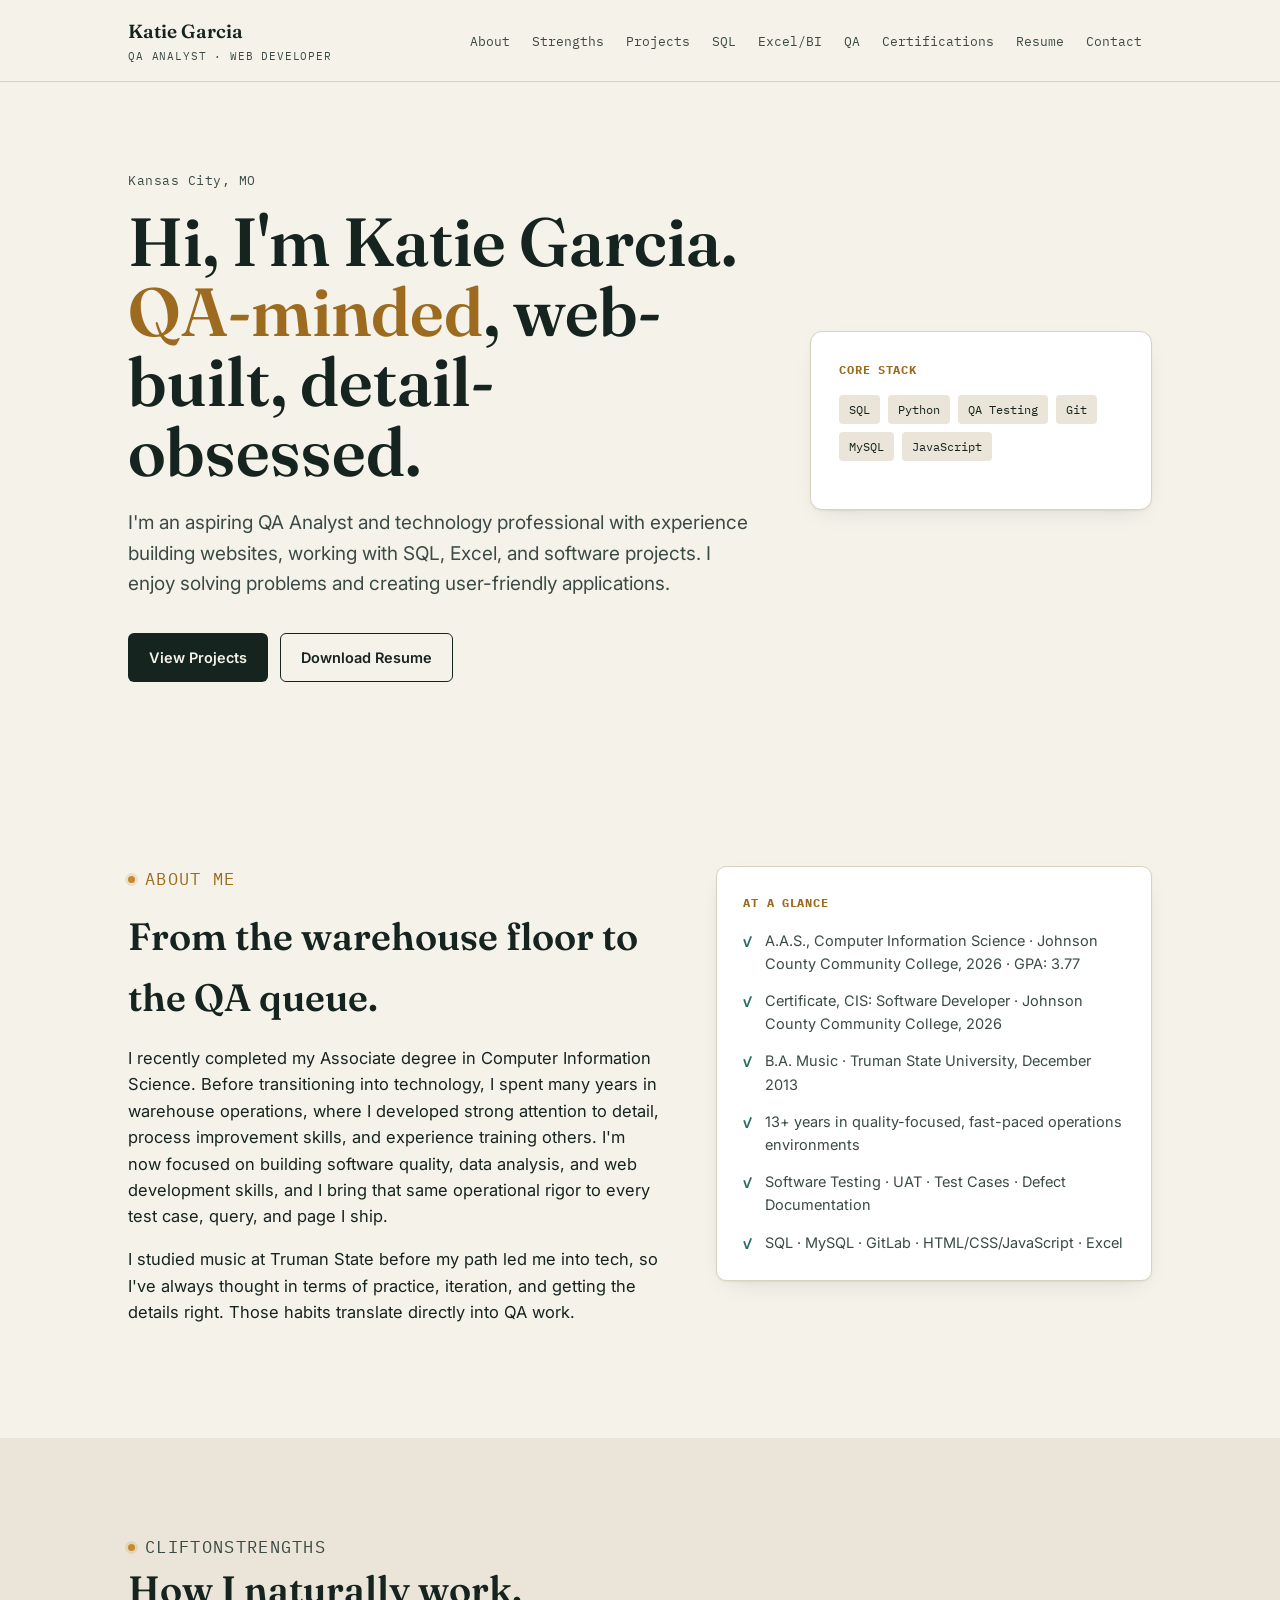
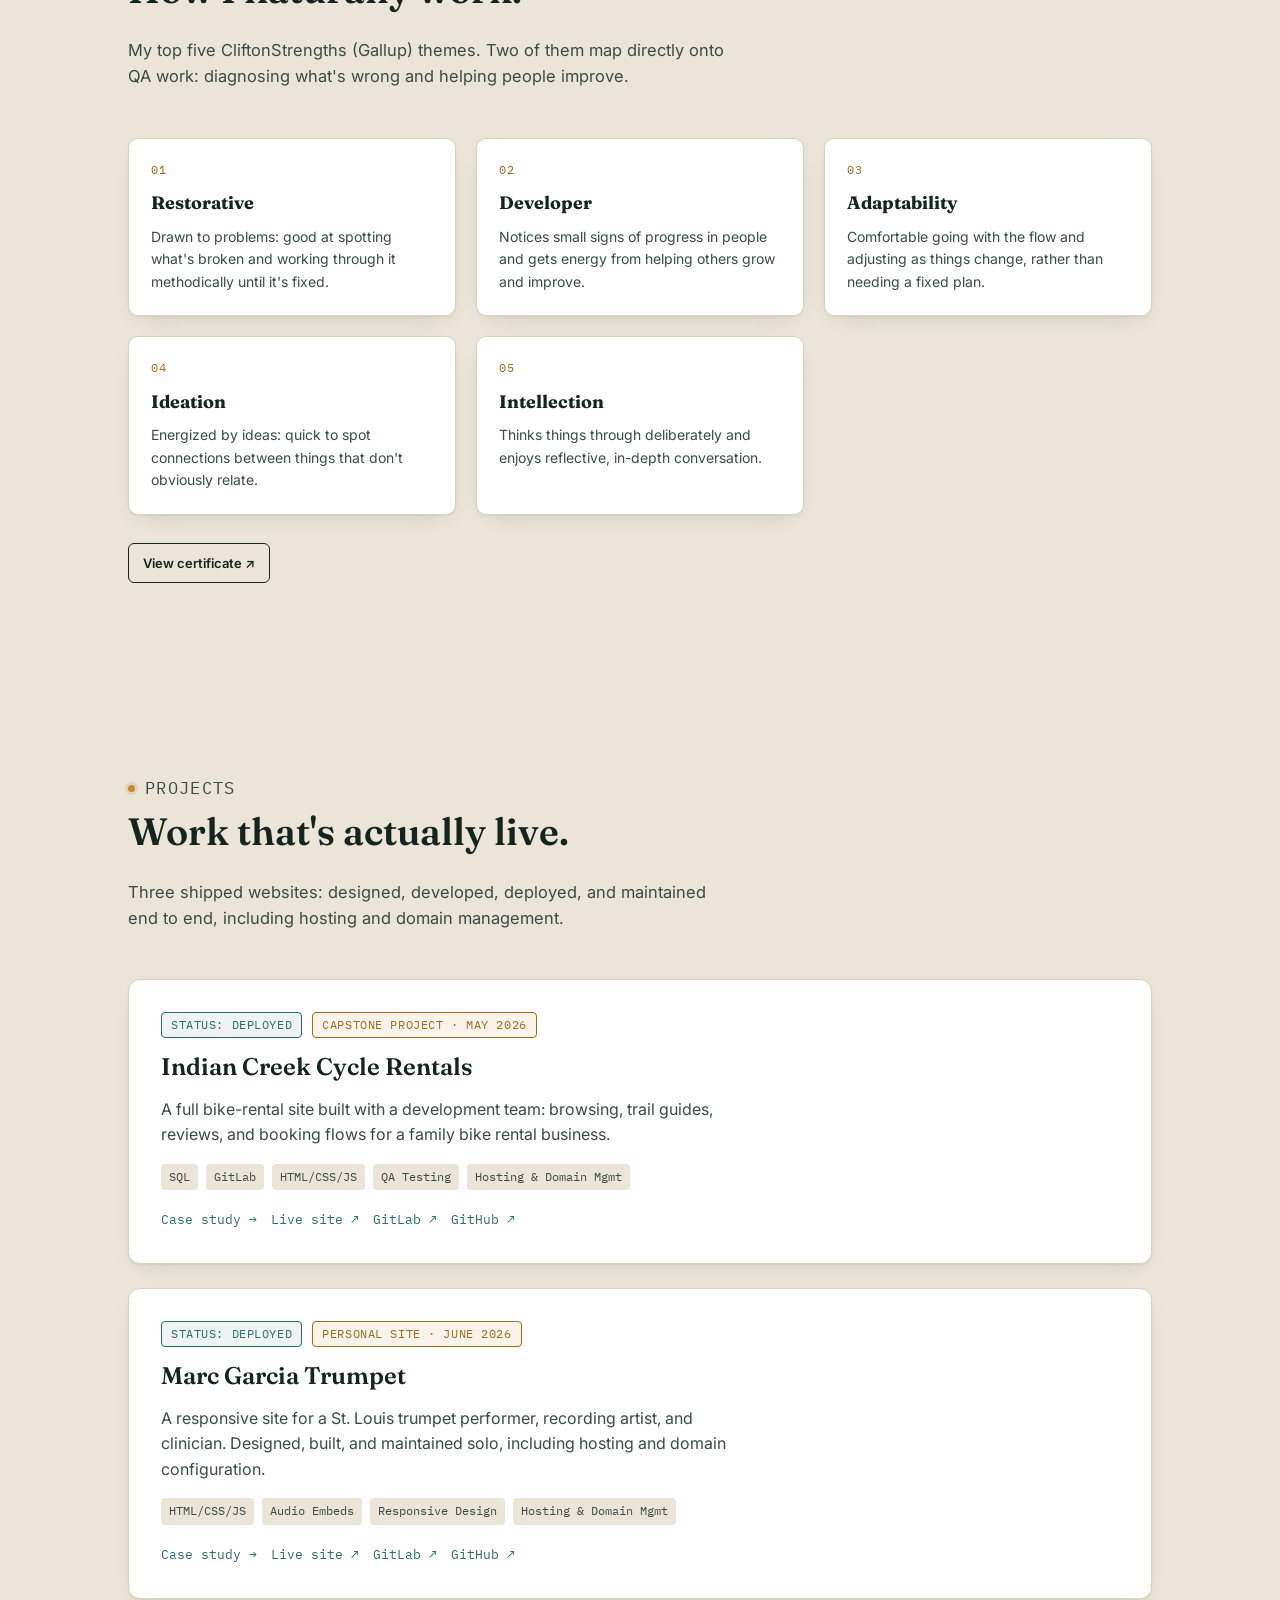
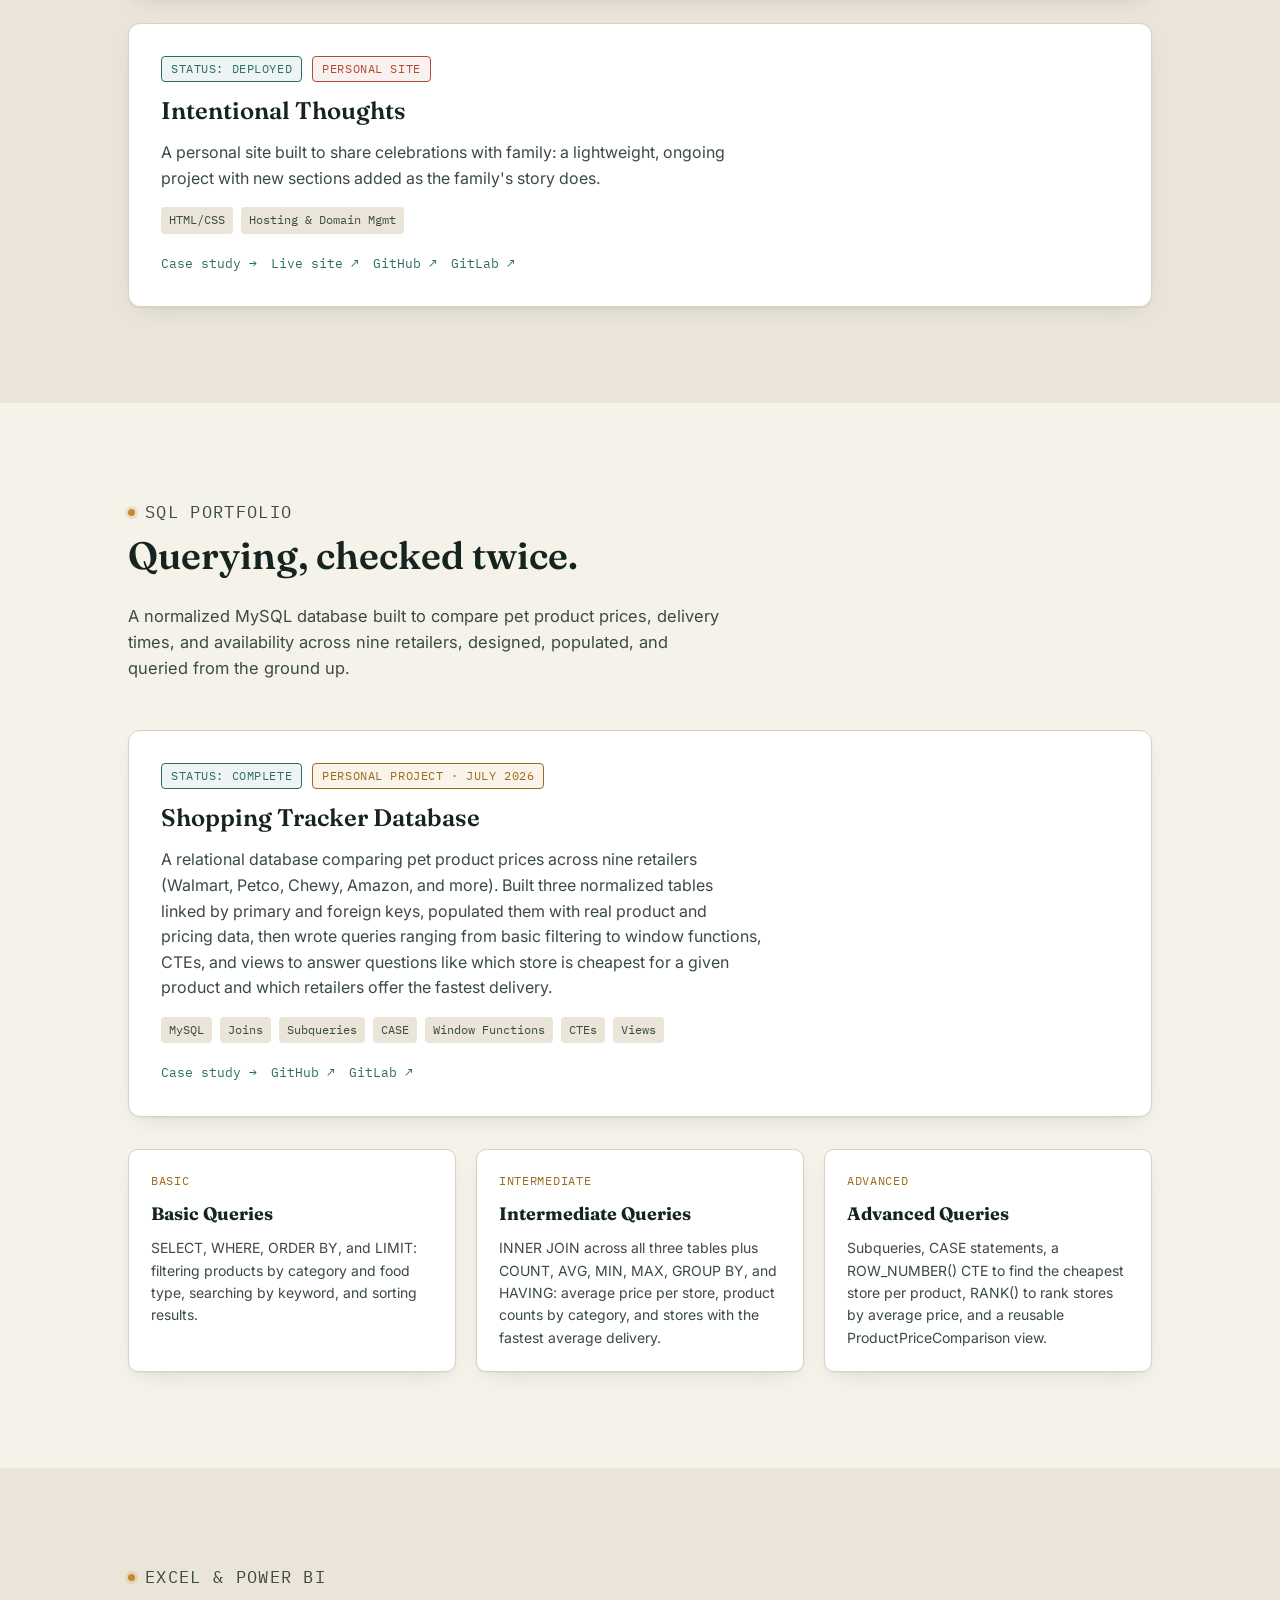
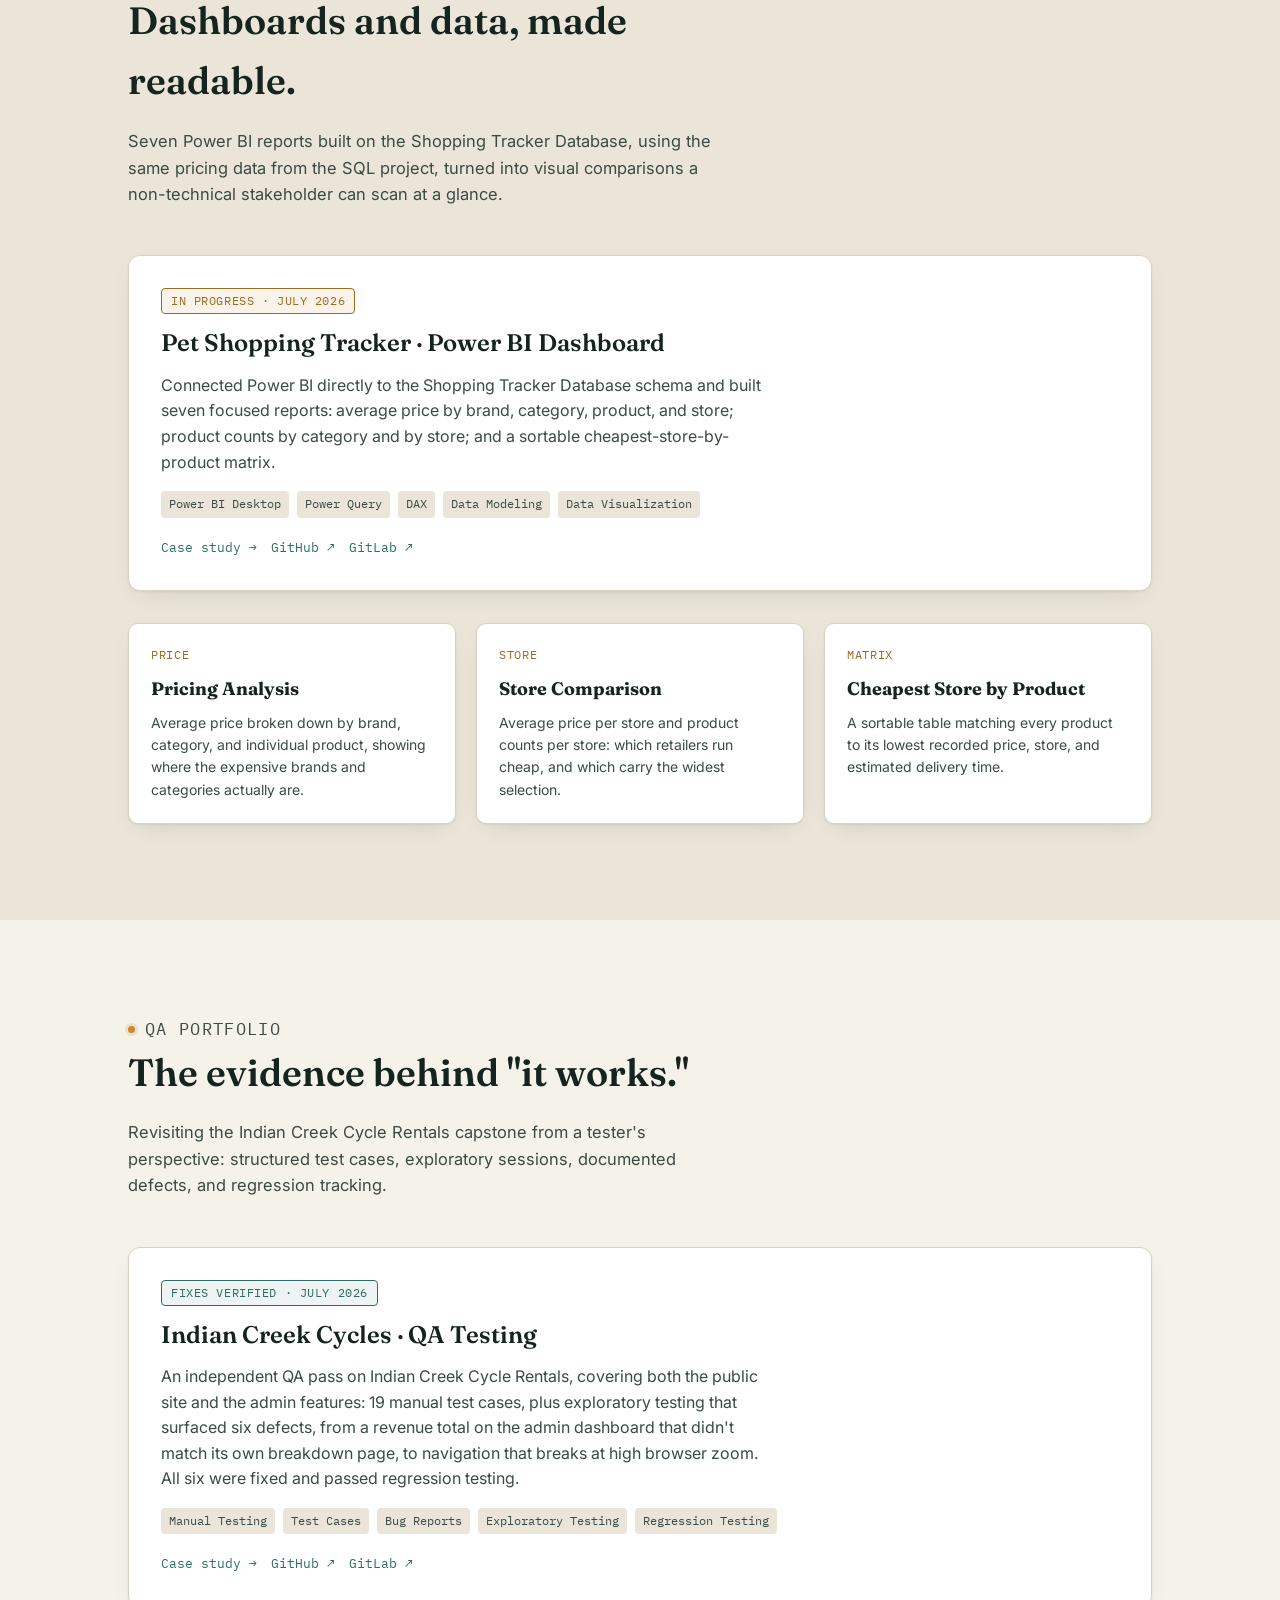
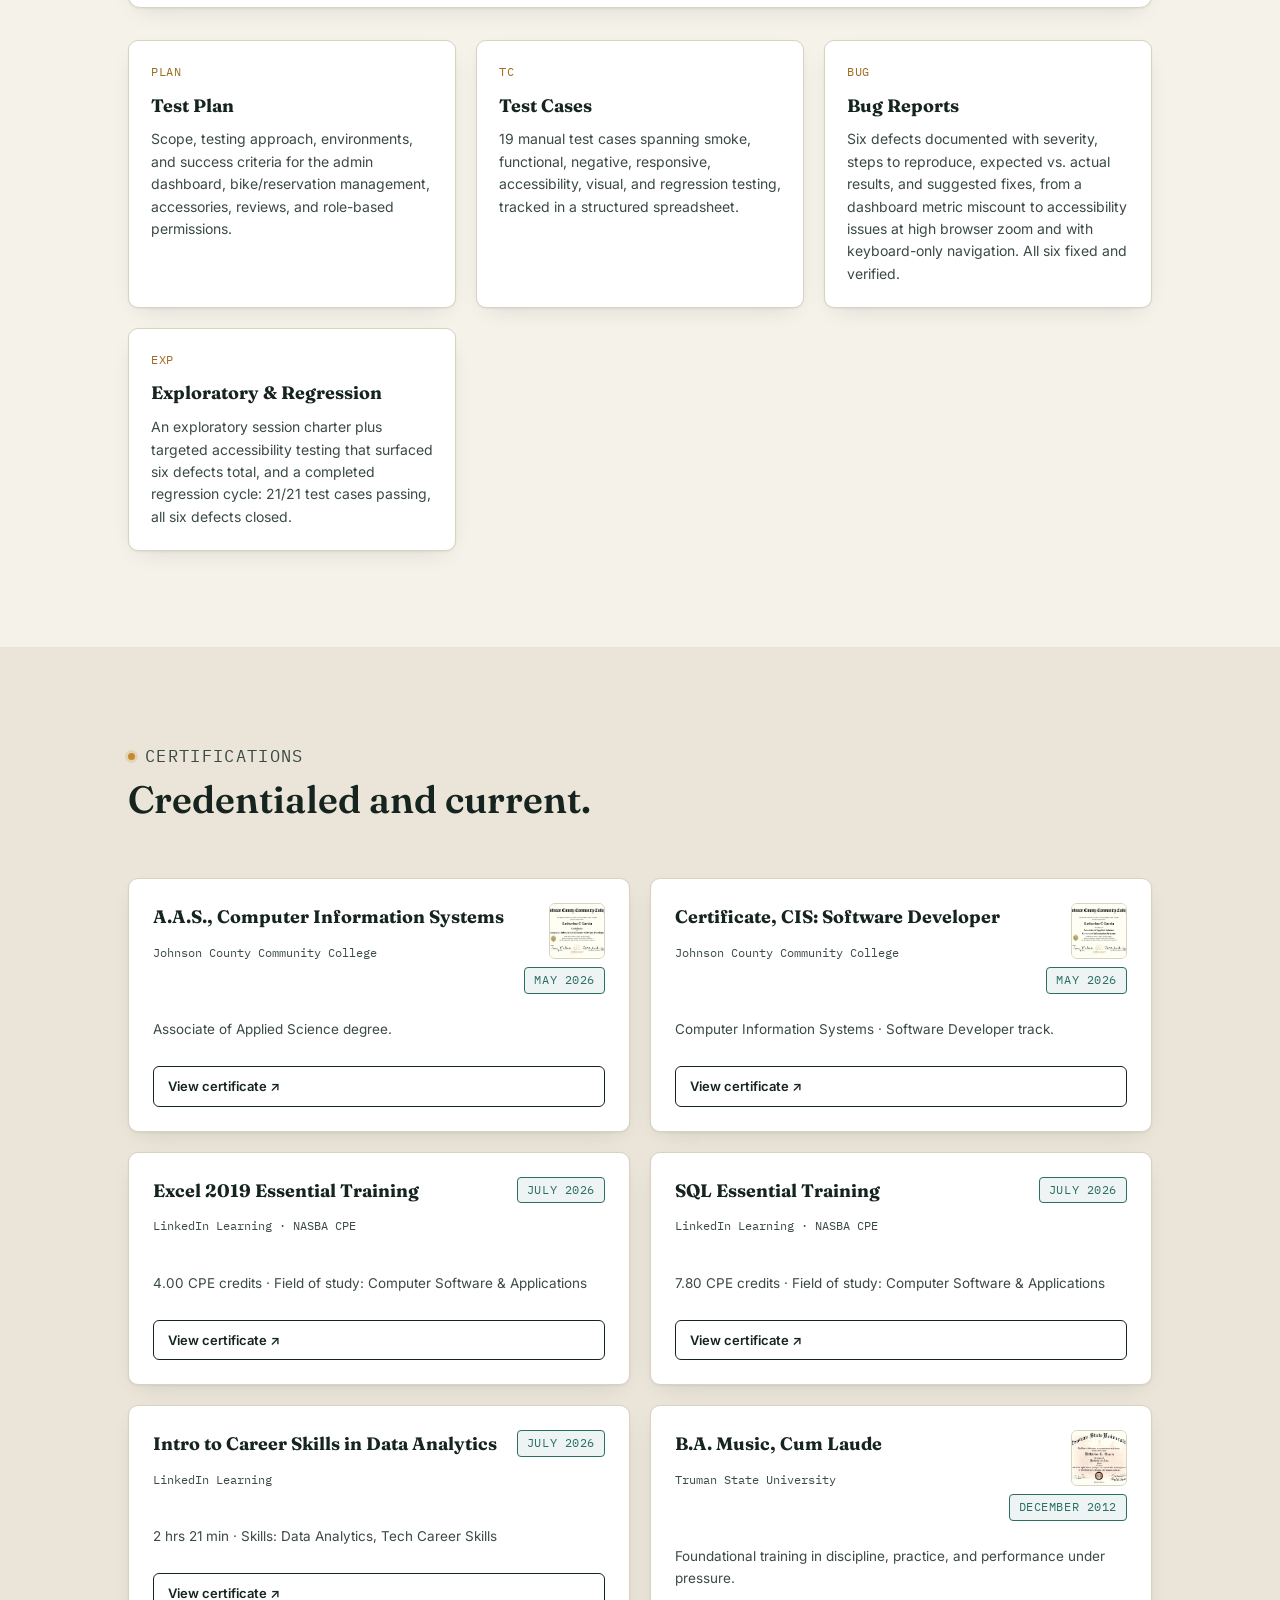
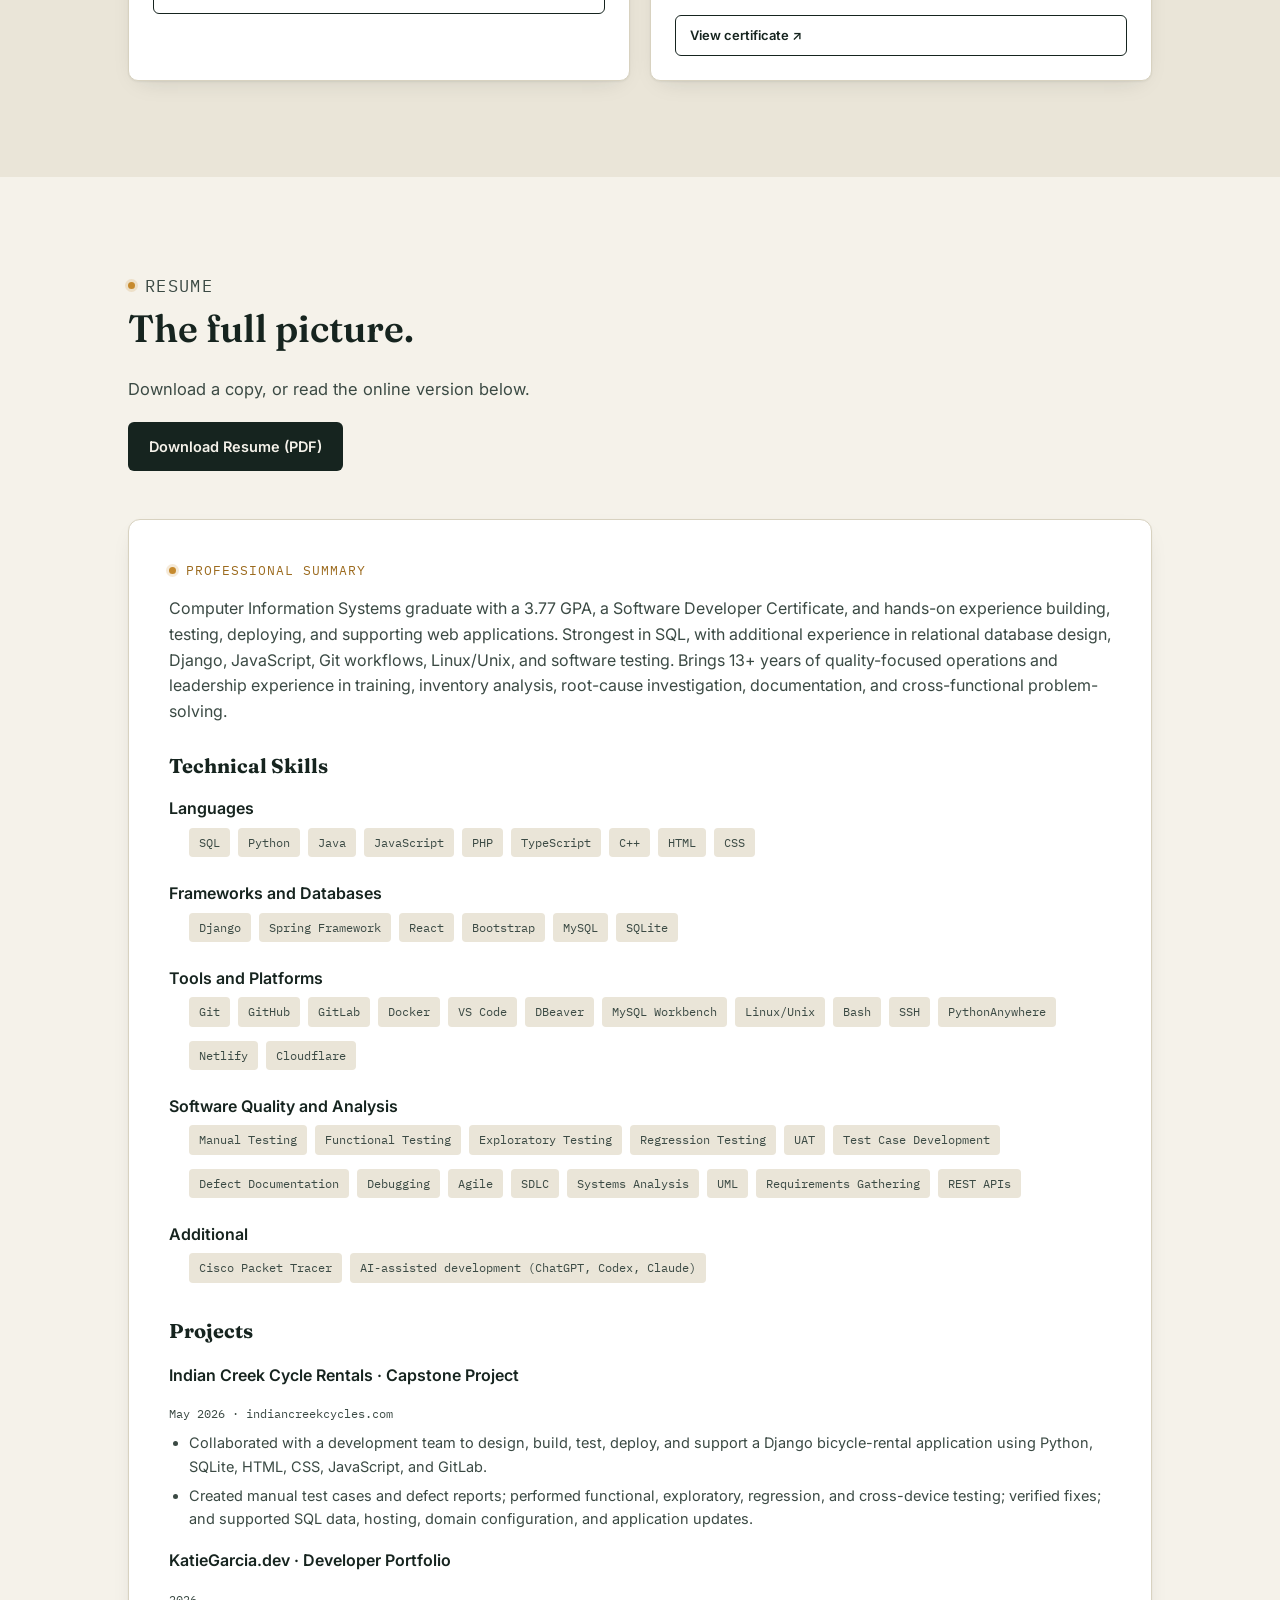
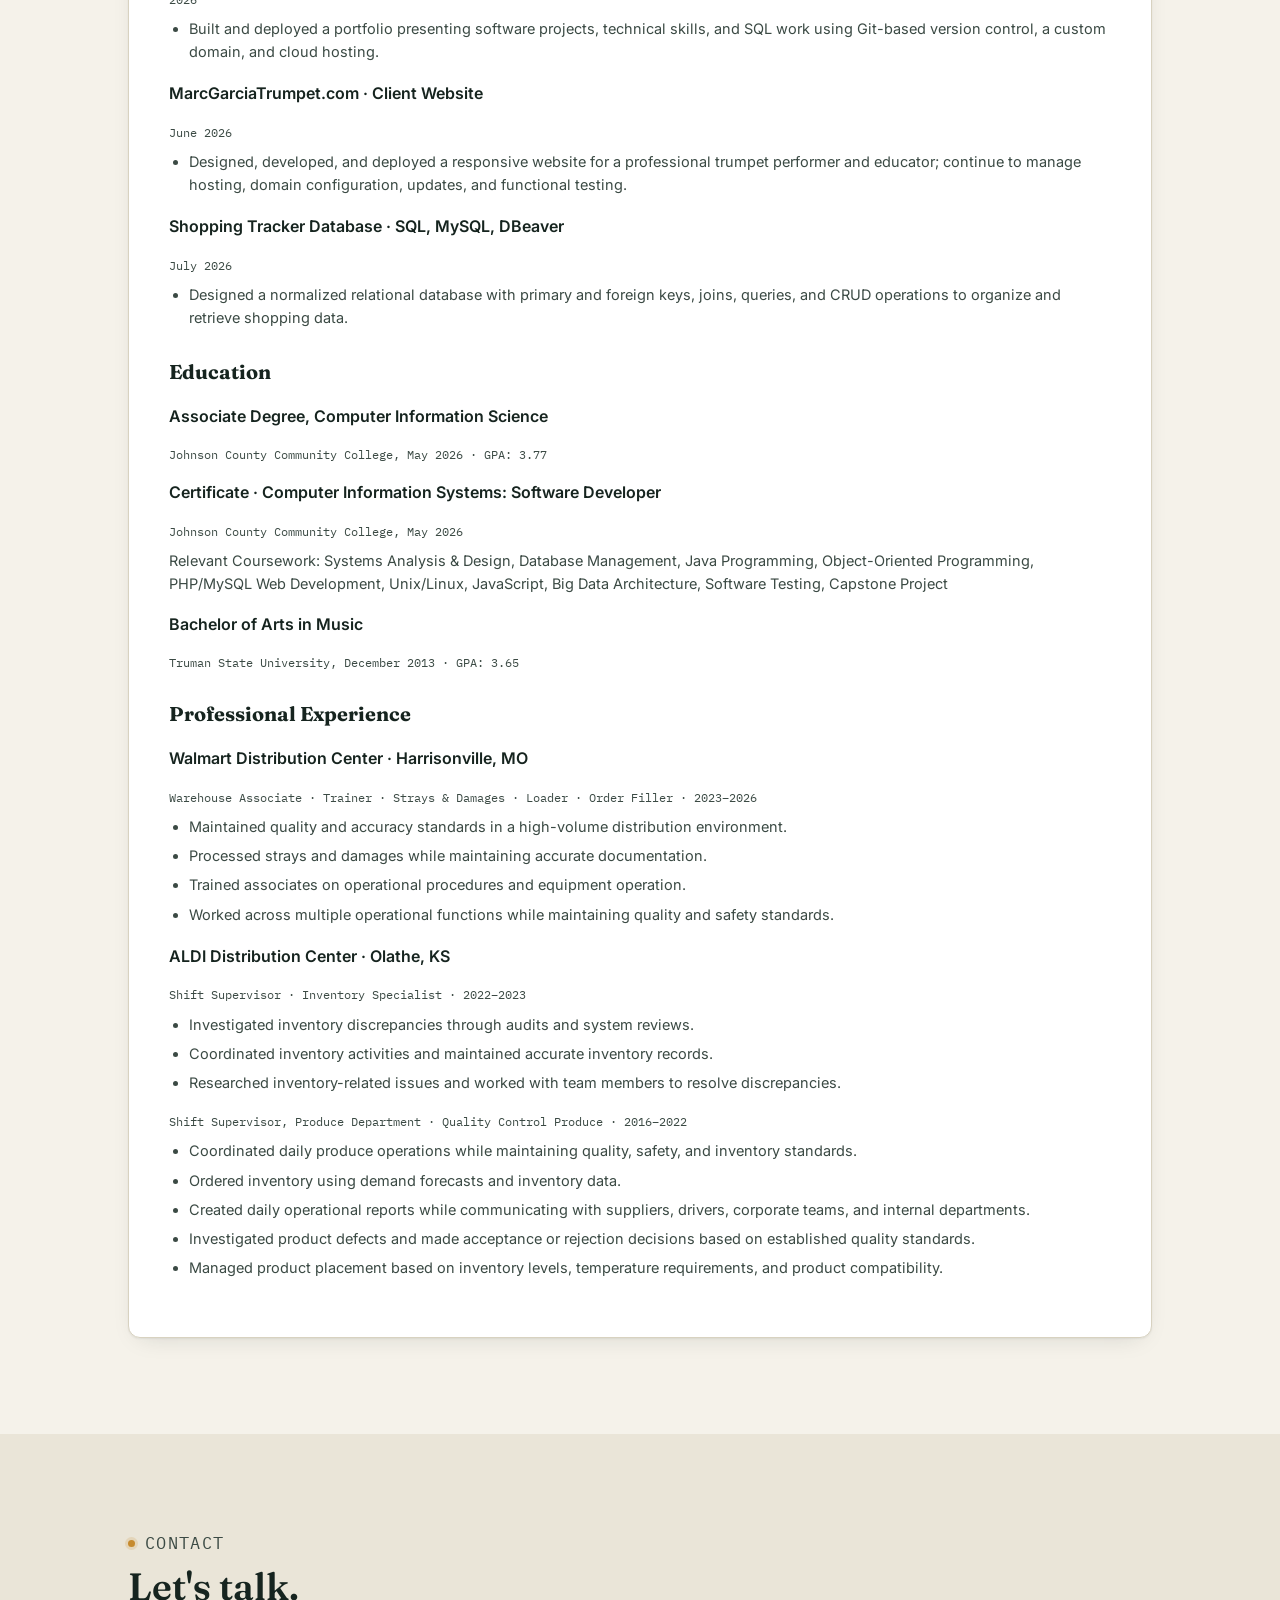
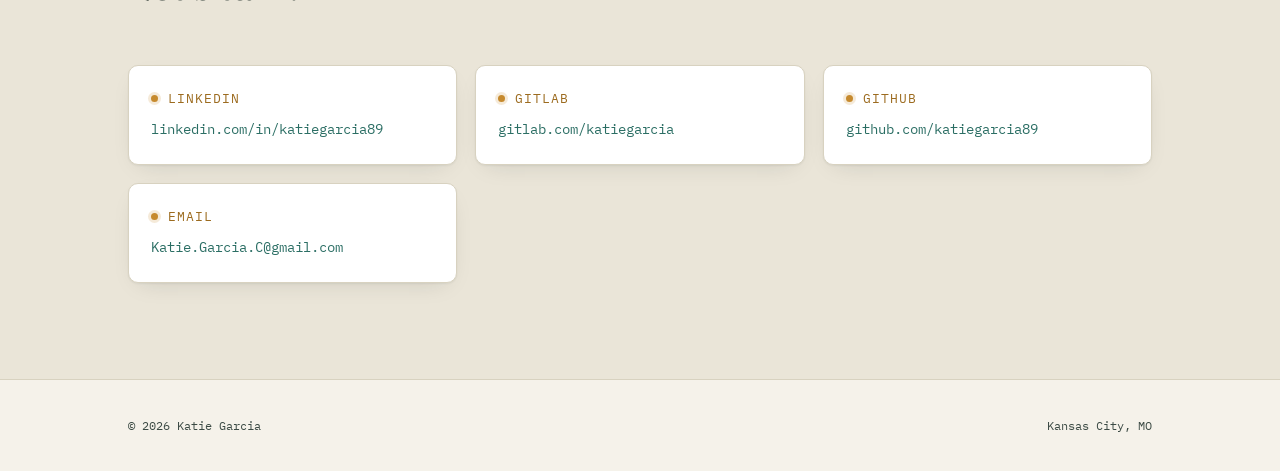
==== commit d179a424: "replaced pictures, made website more responsive, made navigation easier, added excel sheets" ====
--- a/index.html
+++ b/index.html
@@ -3,8 +3,8 @@
 <head>
 <meta charset="UTF-8">
 <meta name="viewport" content="width=device-width, initial-scale=1.0">
-<title>Katie Garcia — QA Analyst &amp; Web Developer</title>
-<meta name="description" content="Portfolio of Katie Garcia — aspiring QA Analyst and technology professional. Web development, SQL, Excel, and software quality projects.">
+<title>Katie Garcia · QA Analyst &amp; Web Developer</title>
+<meta name="description" content="Portfolio of Katie Garcia, aspiring QA Analyst and technology professional. Web development, SQL, Excel, and software quality projects.">
 <link rel="stylesheet" href="style.css">
 </head>
 <body>
@@ -25,7 +25,6 @@
     </div>
   </div>
 </nav>
-
 <!-- HOME -->
 <header class="hero" id="home">
   <div class="wrap">
@@ -38,13 +37,6 @@
           <a class="btn btn-primary" href="#projects">View Projects</a>
           <a class="btn btn-outline" href="assets/Katie_Garcia_Resume.pdf" download>Download Resume</a>
         </div>
-        <div class="build-line">
-          <span>build: portfolio v1.0</span>
-          <span>·</span>
-          <span>deployed: Kansas City, MO</span>
-          <span>·</span>
-          <span>last tested: July 2026</span>
-        </div>
       </div>
       <div class="stack-card">
         <h3>Core Stack</h3>
@@ -62,15 +54,15 @@
     <div>
       <p class="eyebrow">About Me</p>
       <h2 class="section-title">From the warehouse floor to the QA queue.</h2>
-      <p>I recently completed my Associate degree in Computer Information Science. Before transitioning into technology, I spent many years in warehouse operations, where I developed strong attention to detail, process improvement skills, and experience training others. I'm now focused on building software quality, data analysis, and web development skills — and I bring that same operational rigor to every test case, query, and page I ship.</p>
-      <p>I studied music at Truman State before my path led me into tech, so I've always thought in terms of practice, iteration, and getting the details right — habits that translate directly into QA work.</p>
+      <p>I recently completed my Associate degree in Computer Information Science. Before transitioning into technology, I spent many years in warehouse operations, where I developed strong attention to detail, process improvement skills, and experience training others. I'm now focused on building software quality, data analysis, and web development skills, and I bring that same operational rigor to every test case, query, and page I ship.</p>
+      <p>I studied music at Truman State before my path led me into tech, so I've always thought in terms of practice, iteration, and getting the details right. Those habits translate directly into QA work.</p>
     </div>
     <div class="fact-card">
       <h3>At a glance</h3>
       <ul class="fact-list">
-        <li>A.A.S., Computer Information Science — Johnson County Community College, 2026 · GPA: 3.77</li>
-        <li>Certificate, CIS: Software Developer — Johnson County Community College, 2026</li>
-        <li>B.A. Music — Truman State University, 2013</li>
+        <li>A.A.S., Computer Information Science · Johnson County Community College, 2026 · GPA: 3.77</li>
+        <li>Certificate, CIS: Software Developer · Johnson County Community College, 2026</li>
+        <li>B.A. Music · Truman State University, December 2013</li>
         <li>13+ years in quality-focused, fast-paced operations environments</li>
         <li>Software Testing · UAT · Test Cases · Defect Documentation</li>
         <li>SQL · MySQL · GitLab · HTML/CSS/JavaScript · Excel</li>
@@ -85,13 +77,13 @@
     <div class="section-head">
       <p class="eyebrow">CliftonStrengths</p>
       <h2 class="section-title">How I naturally work.</h2>
-      <p>My top five CliftonStrengths (Gallup) themes — two of which map directly onto QA work: diagnosing what's wrong and helping people improve.</p>
+      <p>My top five CliftonStrengths (Gallup) themes. Two of them map directly onto QA work: diagnosing what's wrong and helping people improve.</p>
     </div>
     <div class="card-grid">
       <div class="mini-card">
         <p class="num">01</p>
         <h4>Restorative</h4>
-        <p>Drawn to problems — good at spotting what's broken and working through it methodically until it's fixed.</p>
+        <p>Drawn to problems: good at spotting what's broken and working through it methodically until it's fixed.</p>
       </div>
       <div class="mini-card">
         <p class="num">02</p>
@@ -106,7 +98,7 @@
       <div class="mini-card">
         <p class="num">04</p>
         <h4>Ideation</h4>
-        <p>Energized by ideas — quick to spot connections between things that don't obviously relate.</p>
+        <p>Energized by ideas: quick to spot connections between things that don't obviously relate.</p>
       </div>
       <div class="mini-card">
         <p class="num">05</p>
@@ -126,7 +118,7 @@
     <div class="section-head">
       <p class="eyebrow">Projects</p>
       <h2 class="section-title">Work that's actually live.</h2>
-      <p>Three shipped websites — designed, developed, deployed, and maintained end to end, including hosting and domain management.</p>
+      <p>Three shipped websites: designed, developed, deployed, and maintained end to end, including hosting and domain management.</p>
     </div>
 
     <div class="project-grid">
@@ -138,7 +130,7 @@
             <span class="tag live">Capstone Project · May 2026</span>
           </div>
           <h3>Indian Creek Cycle Rentals</h3>
-          <p>A full bike-rental site built with a development team — browsing, trail guides, reviews, and booking flows for a family bike rental business.</p>
+          <p>A full bike-rental site built with a development team: browsing, trail guides, reviews, and booking flows for a family bike rental business.</p>
           <ul class="stack">
             <li>SQL</li><li>GitLab</li><li>HTML/CSS/JS</li><li>QA Testing</li><li>Hosting &amp; Domain Mgmt</li>
           </ul>
@@ -158,7 +150,7 @@
             <span class="tag live">Personal Site · June 2026</span>
           </div>
           <h3>Marc Garcia Trumpet</h3>
-          <p>A responsive site for a St. Louis trumpet performer, recording artist, and clinician — designed, built, and maintained solo, including hosting and domain configuration.</p>
+          <p>A responsive site for a St. Louis trumpet performer, recording artist, and clinician. Designed, built, and maintained solo, including hosting and domain configuration.</p>
           <ul class="stack">
             <li>HTML/CSS/JS</li><li>Audio Embeds</li><li>Responsive Design</li><li>Hosting &amp; Domain Mgmt</li>
           </ul>
@@ -178,13 +170,15 @@
             <span class="tag wip">Personal Site</span>
           </div>
           <h3>Intentional Thoughts</h3>
-          <p>A personal site built to share celebrations with family — a lightweight, ongoing project with new sections added as the family's story does.</p>
+          <p>A personal site built to share celebrations with family: a lightweight, ongoing project with new sections added as the family's story does.</p>
           <ul class="stack">
             <li>HTML/CSS</li><li>Hosting &amp; Domain Mgmt</li>
           </ul>
           <div class="links">
             <a href="projects/intentional-thoughts.html">Case study →</a>
             <a href="https://intentionalthoughts.com" target="_blank" rel="noopener">Live site ↗</a>
+            <a href="https://github.com/katiegarcia89/intentional-thoughts" target="_blank" rel="noopener">GitHub ↗</a>
+            <a href="https://gitlab.com/katiegarcia/intentional-thoughts" target="_blank" rel="noopener">GitLab ↗</a>
           </div>
         </div>
       </article>
@@ -199,7 +193,7 @@
     <div class="section-head">
       <p class="eyebrow">SQL Portfolio</p>
       <h2 class="section-title">Querying, checked twice.</h2>
-      <p>A normalized MySQL database built to compare pet product prices, delivery times, and availability across nine retailers — designed, populated, and queried from the ground up.</p>
+      <p>A normalized MySQL database built to compare pet product prices, delivery times, and availability across nine retailers, designed, populated, and queried from the ground up.</p>
     </div>
 
     <div class="project-grid">
@@ -227,12 +221,12 @@
       <div class="mini-card">
         <p class="num">BASIC</p>
         <h4>Basic Queries</h4>
-        <p>SELECT, WHERE, ORDER BY, and LIMIT — filtering products by category and food type, searching by keyword, and sorting results.</p>
+        <p>SELECT, WHERE, ORDER BY, and LIMIT: filtering products by category and food type, searching by keyword, and sorting results.</p>
       </div>
       <div class="mini-card">
         <p class="num">INTERMEDIATE</p>
         <h4>Intermediate Queries</h4>
-        <p>INNER JOIN across all three tables plus COUNT, AVG, MIN, MAX, GROUP BY, and HAVING — average price per store, product counts by category, and stores with the fastest average delivery.</p>
+        <p>INNER JOIN across all three tables plus COUNT, AVG, MIN, MAX, GROUP BY, and HAVING: average price per store, product counts by category, and stores with the fastest average delivery.</p>
       </div>
       <div class="mini-card">
         <p class="num">ADVANCED</p>
@@ -249,18 +243,17 @@
     <div class="section-head">
       <p class="eyebrow">Excel &amp; Power BI</p>
       <h2 class="section-title">Dashboards and data, made readable.</h2>
-      <p>Seven Power BI reports built on the Shopping Tracker Database — the same pricing data from the SQL project, turned into visual comparisons a non-technical stakeholder can scan at a glance.</p>
+      <p>Seven Power BI reports built on the Shopping Tracker Database, using the same pricing data from the SQL project, turned into visual comparisons a non-technical stakeholder can scan at a glance.</p>
     </div>
 
     <div class="project-grid">
       <article class="project-card">
         <div>
           <div class="meta-row">
-            <span class="tag live">In Progress</span>
-            <span class="tag live">Personal Project · July 2026</span>
-          </div>
-          <h3>Pet Shopping Tracker — Power BI Dashboard</h3>
-          <p>Connected Power BI directly to the Shopping Tracker Database schema and built seven focused reports — average price by brand, category, product, and store; product counts by category and by store; and a sortable cheapest-store-by-product matrix.</p>
+            <span class="tag live">In Progress · July 2026</span>
+          </div>
+          <h3>Pet Shopping Tracker · Power BI Dashboard</h3>
+          <p>Connected Power BI directly to the Shopping Tracker Database schema and built seven focused reports: average price by brand, category, product, and store; product counts by category and by store; and a sortable cheapest-store-by-product matrix.</p>
           <ul class="stack">
             <li>Power BI Desktop</li><li>Power Query</li><li>DAX</li><li>Data Modeling</li><li>Data Visualization</li>
           </ul>
@@ -277,12 +270,12 @@
       <div class="mini-card">
         <p class="num">PRICE</p>
         <h4>Pricing Analysis</h4>
-        <p>Average price broken down by brand, category, and individual product — where the expensive brands and categories actually are.</p>
+        <p>Average price broken down by brand, category, and individual product, showing where the expensive brands and categories actually are.</p>
       </div>
       <div class="mini-card">
         <p class="num">STORE</p>
         <h4>Store Comparison</h4>
-        <p>Average price per store and product counts per store — which retailers run cheap, and which carry the widest selection.</p>
+        <p>Average price per store and product counts per store: which retailers run cheap, and which carry the widest selection.</p>
       </div>
       <div class="mini-card">
         <p class="num">MATRIX</p>
@@ -299,17 +292,17 @@
     <div class="section-head">
       <p class="eyebrow">QA Portfolio</p>
       <h2 class="section-title">The evidence behind "it works."</h2>
-      <p>Revisiting the Indian Creek Cycle Rentals capstone from a tester's perspective — structured test cases, exploratory sessions, documented defects, and regression tracking.</p>
+      <p>Revisiting the Indian Creek Cycle Rentals capstone from a tester's perspective: structured test cases, exploratory sessions, documented defects, and regression tracking.</p>
     </div>
 
     <div class="project-grid">
       <article class="project-card">
         <div>
           <div class="meta-row">
-            <span class="tag live">In Progress · July 2026</span>
-          </div>
-          <h3>Indian Creek Cycles — QA Testing</h3>
-          <p>An independent QA pass on Indian Creek Cycle Rentals, covering both the public site and the admin features: 19 manual test cases (17 passed, 2 failed), plus exploratory testing that surfaced six defects — from a revenue total on the admin dashboard that didn't match its own breakdown page, to navigation that breaks at high browser zoom.</p>
+            <span class="tag pass">Fixes Verified · July 2026</span>
+          </div>
+          <h3>Indian Creek Cycles · QA Testing</h3>
+          <p>An independent QA pass on Indian Creek Cycle Rentals, covering both the public site and the admin features: 19 manual test cases, plus exploratory testing that surfaced six defects, from a revenue total on the admin dashboard that didn't match its own breakdown page, to navigation that breaks at high browser zoom. All six were fixed and passed regression testing.</p>
           <ul class="stack">
             <li>Manual Testing</li><li>Test Cases</li><li>Bug Reports</li><li>Exploratory Testing</li><li>Regression Testing</li>
           </ul>
@@ -331,17 +324,17 @@
       <div class="mini-card">
         <p class="num">TC</p>
         <h4>Test Cases</h4>
-        <p>19 manual test cases spanning smoke, functional, negative, responsive, accessibility, visual, and regression testing — 17 passed, 2 failed — tracked in a structured spreadsheet.</p>
+        <p>19 manual test cases spanning smoke, functional, negative, responsive, accessibility, visual, and regression testing, tracked in a structured spreadsheet.</p>
       </div>
       <div class="mini-card">
         <p class="num">BUG</p>
         <h4>Bug Reports</h4>
-        <p>Six defects documented with severity, steps to reproduce, expected vs. actual results, and suggested fixes — from a dashboard metric miscount to accessibility issues at high browser zoom and with keyboard-only navigation.</p>
+        <p>Six defects documented with severity, steps to reproduce, expected vs. actual results, and suggested fixes, from a dashboard metric miscount to accessibility issues at high browser zoom and with keyboard-only navigation. All six fixed and verified.</p>
       </div>
       <div class="mini-card">
         <p class="num">EXP</p>
         <h4>Exploratory &amp; Regression</h4>
-        <p>An exploratory session charter plus targeted accessibility testing that surfaced six defects total, and a regression cycle tracking each one back to its related test case.</p>
+        <p>An exploratory session charter plus targeted accessibility testing that surfaced six defects total, and a completed regression cycle: 21/21 test cases passing, all six defects closed.</p>
       </div>
     </div>
   </div>
@@ -382,7 +375,7 @@
             <span class="tag pass">May 2026</span>
           </div>
         </div>
-        <p class="cert-meta">Computer Information Systems — Software Developer track.</p>
+        <p class="cert-meta">Computer Information Systems · Software Developer track.</p>
         <a class="btn btn-outline btn-sm" href="assets/Certificate_CIS_Software_Developer.jpg" target="_blank">View certificate ↗</a>
       </div>
 
@@ -455,26 +448,27 @@
 
     <div class="resume-box">
       <p class="eyebrow" style="margin-bottom:4px;">Professional Summary</p>
-      <p style="color:var(--ink-soft);">Computer Information Systems graduate with a 3.77 GPA, a Software Developer Certificate, and hands-on experience building, testing, deploying, and supporting web applications. Strongest in SQL, with additional experience in Django, JavaScript, relational database design, Git workflows, Linux/Unix, and software testing. Brings more than 13 years of quality-focused operations and leadership experience, including training, inventory analysis, root-cause investigation, documentation, and cross-functional problem solving.</p>
+      <p style="color:var(--ink-soft);">Computer Information Systems graduate with a 3.77 GPA, a Software Developer Certificate, and hands-on experience building, testing, deploying, and supporting web applications. Strongest in SQL, with additional experience in relational database design, Django, JavaScript, Git workflows, Linux/Unix, and software testing. Brings 13+ years of quality-focused operations and leadership experience in training, inventory analysis, root-cause investigation, documentation, and cross-functional problem-solving.</p>
 
       <h3>Technical Skills</h3>
       <p style="font-weight:600;color:var(--ink);margin:14px 0 6px;">Languages</p>
       <ul class="skill-chips">
         <li>SQL</li><li>Python</li><li>Java</li><li>JavaScript</li><li>PHP</li><li>TypeScript</li><li>C++</li><li>HTML</li><li>CSS</li>
       </ul>
-      <p style="font-weight:600;color:var(--ink);margin:14px 0 6px;">Frameworks &amp; Databases</p>
+      <p style="font-weight:600;color:var(--ink);margin:14px 0 6px;">Frameworks and Databases</p>
       <ul class="skill-chips">
         <li>Django</li><li>Spring Framework</li><li>React</li><li>Bootstrap</li><li>MySQL</li><li>SQLite</li>
       </ul>
-      <p style="font-weight:600;color:var(--ink);margin:14px 0 6px;">Tools &amp; Platforms</p>
+      <p style="font-weight:600;color:var(--ink);margin:14px 0 6px;">Tools and Platforms</p>
       <ul class="skill-chips">
         <li>Git</li><li>GitHub</li><li>GitLab</li><li>Docker</li><li>VS Code</li><li>DBeaver</li><li>MySQL Workbench</li>
         <li>Linux/Unix</li><li>Bash</li><li>SSH</li><li>PythonAnywhere</li><li>Netlify</li><li>Cloudflare</li>
       </ul>
-      <p style="font-weight:600;color:var(--ink);margin:14px 0 6px;">Software Quality &amp; Analysis</p>
+      <p style="font-weight:600;color:var(--ink);margin:14px 0 6px;">Software Quality and Analysis</p>
       <ul class="skill-chips">
-        <li>Functional Testing</li><li>UAT</li><li>Test Cases</li><li>Defect Documentation</li><li>Debugging</li>
-        <li>Agile</li><li>SDLC</li><li>Systems Analysis</li><li>UML</li><li>Requirements Gathering</li><li>REST APIs</li>
+        <li>Manual Testing</li><li>Functional Testing</li><li>Exploratory Testing</li><li>Regression Testing</li><li>UAT</li>
+        <li>Test Case Development</li><li>Defect Documentation</li><li>Debugging</li><li>Agile</li><li>SDLC</li>
+        <li>Systems Analysis</li><li>UML</li><li>Requirements Gathering</li><li>REST APIs</li>
       </ul>
       <p style="font-weight:600;color:var(--ink);margin:14px 0 6px;">Additional</p>
       <ul class="skill-chips">
@@ -482,39 +476,39 @@
       </ul>
 
       <h3>Projects</h3>
-      <p class="role">Indian Creek Cycle Rentals — Capstone Project</p>
+      <p class="role">Indian Creek Cycle Rentals · Capstone Project</p>
       <p class="role-meta">May 2026 · indiancreekcycles.com</p>
       <ul>
         <li>Collaborated with a development team to design, build, test, deploy, and support a Django bicycle-rental application using Python, SQLite, HTML, CSS, JavaScript, and GitLab.</li>
-        <li>Identified and documented defects, verified fixes, worked with SQL data, and managed hosting, domain configuration, updates, and cross-device functionality.</li>
-      </ul>
-      <p class="role">KatieGarcia.dev — Developer Portfolio</p>
+        <li>Created manual test cases and defect reports; performed functional, exploratory, regression, and cross-device testing; verified fixes; and supported SQL data, hosting, domain configuration, and application updates.</li>
+      </ul>
+      <p class="role">KatieGarcia.dev · Developer Portfolio</p>
       <p class="role-meta">2026</p>
       <ul>
-        <li>Built and deployed a portfolio that presents software projects, technical skills, and SQL work using Git-based version control, custom-domain configuration, and cloud hosting.</li>
-      </ul>
-      <p class="role">MarcGarciaTrumpet.com — Client Website</p>
+        <li>Built and deployed a portfolio presenting software projects, technical skills, and SQL work using Git-based version control, a custom domain, and cloud hosting.</li>
+      </ul>
+      <p class="role">MarcGarciaTrumpet.com · Client Website</p>
       <p class="role-meta">June 2026</p>
       <ul>
-        <li>Designed, developed, deployed, and maintain a responsive website for a professional trumpet performer and educator; manage hosting, domain configuration, updates, and functional testing.</li>
-      </ul>
-      <p class="role">Shopping Tracker Database — SQL/MySQL/DBeaver</p>
+        <li>Designed, developed, and deployed a responsive website for a professional trumpet performer and educator; continue to manage hosting, domain configuration, updates, and functional testing.</li>
+      </ul>
+      <p class="role">Shopping Tracker Database · SQL, MySQL, DBeaver</p>
       <p class="role-meta">July 2026</p>
       <ul>
-        <li>Designed a relational database with normalized tables, primary and foreign keys, joins, queries, and CRUD operations to organize and retrieve shopping data.</li>
+        <li>Designed a normalized relational database with primary and foreign keys, joins, queries, and CRUD operations to organize and retrieve shopping data.</li>
       </ul>
 
       <h3>Education</h3>
       <p class="role">Associate Degree, Computer Information Science</p>
-      <p class="role-meta">Johnson County Community College, 2026 · GPA: 3.77</p>
-      <p class="role">Certificate — Computer Information Systems: Software Developer</p>
-      <p class="role-meta">Johnson County Community College, 2026</p>
+      <p class="role-meta">Johnson County Community College, May 2026 · GPA: 3.77</p>
+      <p class="role">Certificate · Computer Information Systems: Software Developer</p>
+      <p class="role-meta">Johnson County Community College, May 2026</p>
       <p style="color:var(--ink-soft); font-size:14.5px; margin:6px 0 16px;">Relevant Coursework: Systems Analysis &amp; Design, Database Management, Java Programming, Object-Oriented Programming, PHP/MySQL Web Development, Unix/Linux, JavaScript, Big Data Architecture, Software Testing, Capstone Project</p>
       <p class="role">Bachelor of Arts in Music</p>
-      <p class="role-meta">Truman State University, 2013 · GPA: 3.65</p>
+      <p class="role-meta">Truman State University, December 2013 · GPA: 3.65</p>
 
       <h3>Professional Experience</h3>
-      <p class="role">Walmart Distribution Center — Kansas City, MO</p>
+      <p class="role">Walmart Distribution Center · Harrisonville, MO</p>
       <p class="role-meta">Warehouse Associate · Trainer · Strays &amp; Damages · Loader · Order Filler · 2023–2026</p>
       <ul>
         <li>Maintained quality and accuracy standards in a high-volume distribution environment.</li>
@@ -522,14 +516,14 @@
         <li>Trained associates on operational procedures and equipment operation.</li>
         <li>Worked across multiple operational functions while maintaining quality and safety standards.</li>
       </ul>
-      <p class="role">ALDI Distribution Center — Olathe, KS</p>
+      <p class="role">ALDI Distribution Center · Olathe, KS</p>
       <p class="role-meta">Shift Supervisor · Inventory Specialist · 2022–2023</p>
       <ul>
         <li>Investigated inventory discrepancies through audits and system reviews.</li>
         <li>Coordinated inventory activities and maintained accurate inventory records.</li>
         <li>Researched inventory-related issues and worked with team members to resolve discrepancies.</li>
       </ul>
-      <p class="role-meta">Shift Supervisor – Produce Department · Quality Control Produce · 2016–2022</p>
+      <p class="role-meta">Shift Supervisor, Produce Department · Quality Control Produce · 2016–2022</p>
       <ul>
         <li>Coordinated daily produce operations while maintaining quality, safety, and inventory standards.</li>
         <li>Ordered inventory using demand forecasts and inventory data.</li>
--- a/style.css
+++ b/style.css
@@ -60,6 +60,10 @@
 .wrap{ max-width:1080px; margin:0 auto; padding:0 28px; }
 section{ padding:96px 0; }
 @media (max-width:640px){ section{ padding:64px 0; } .wrap{ padding:0 20px; } }
+@media (max-width:640px){
+  .resume-box{ padding:24px; }
+  .resume-box table{ font-size:13.5px; }
+}
 
 /* ---------- eyebrow / mono labels (QA vocabulary) ---------- */
 .eyebrow{
@@ -133,10 +137,11 @@
   border-radius:5px;
 }
 .nav-links a:hover{ color:var(--ink); background:var(--paper-dim); text-decoration:none; }
-.nav-toggle{ display:none; }
 
 @media (max-width:860px){
-  .nav-links{ display:none; }
+  .site-nav .wrap{ flex-wrap:wrap; row-gap:8px; }
+  .nav-links{ gap:2px 0; width:100%; }
+  .nav-links a{ padding:9px 8px; font-size:12px; }
 }
 
 /* ---------- buttons ---------- */
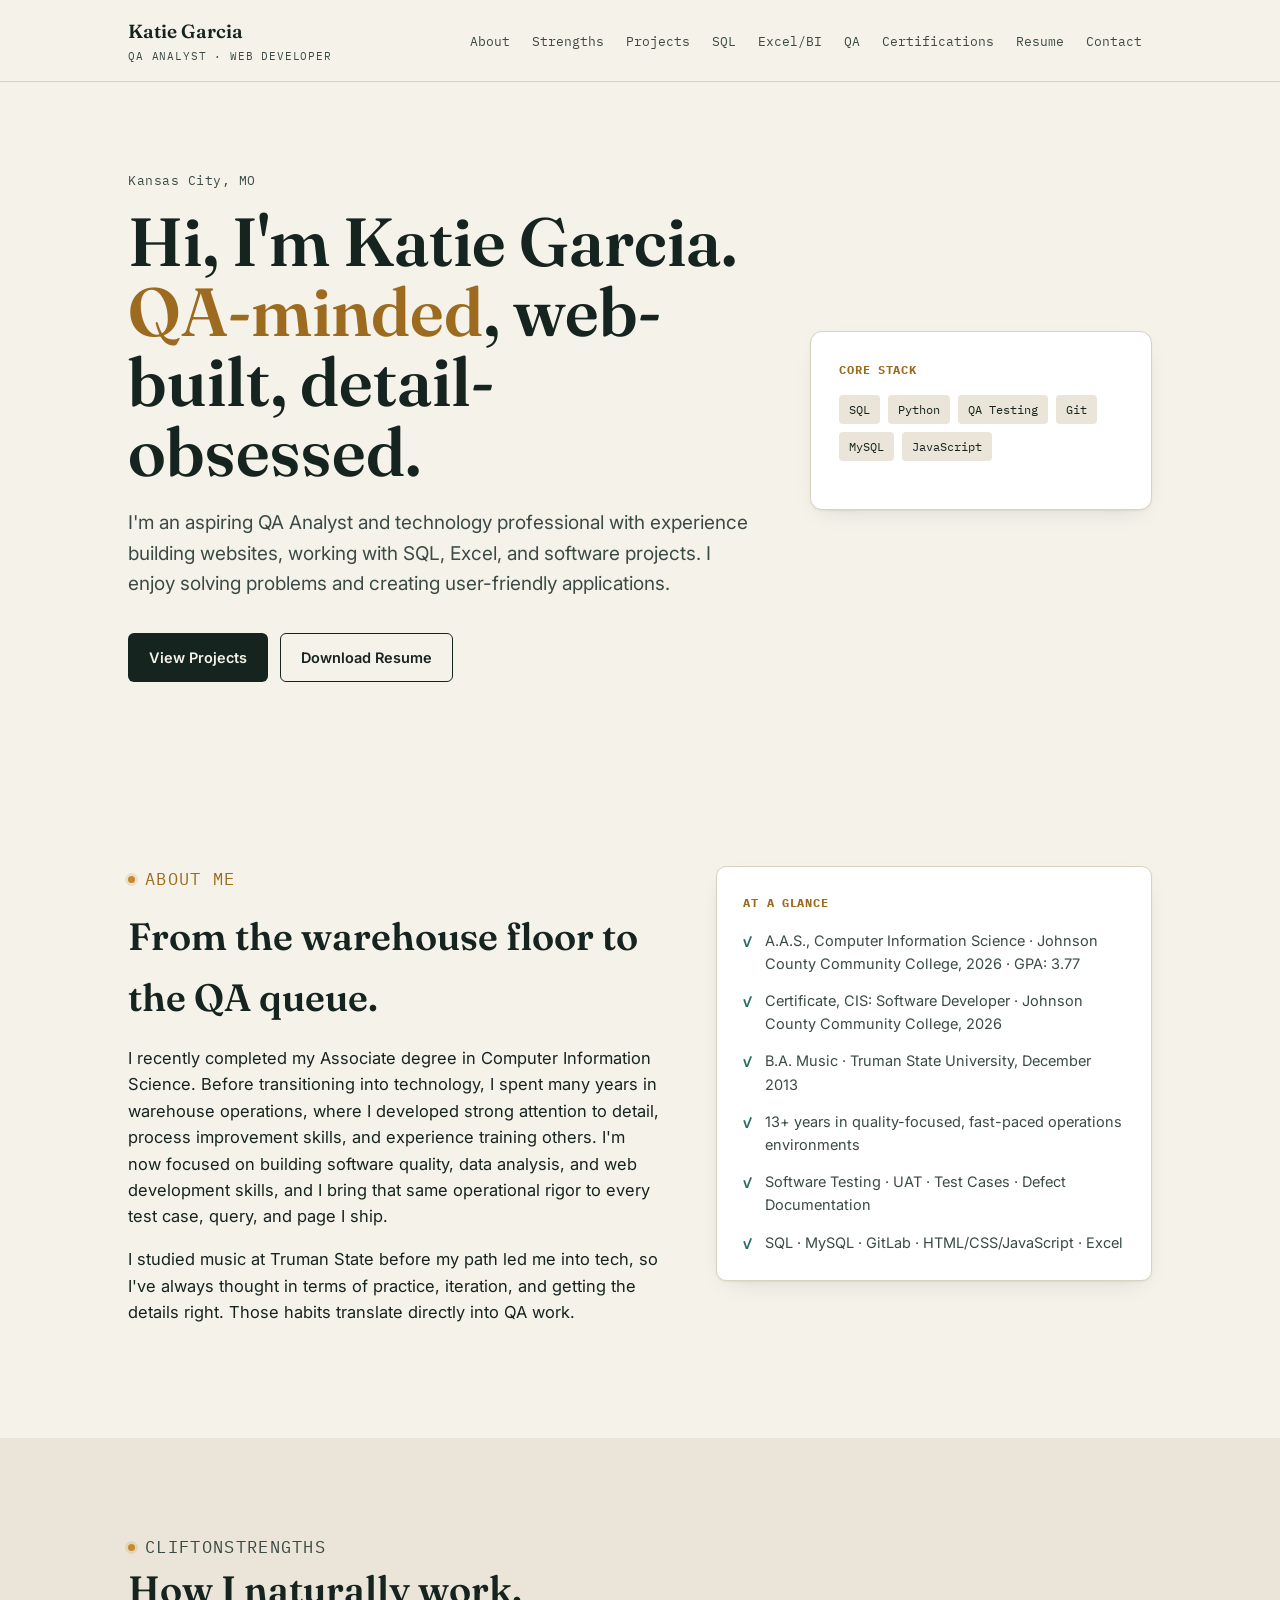
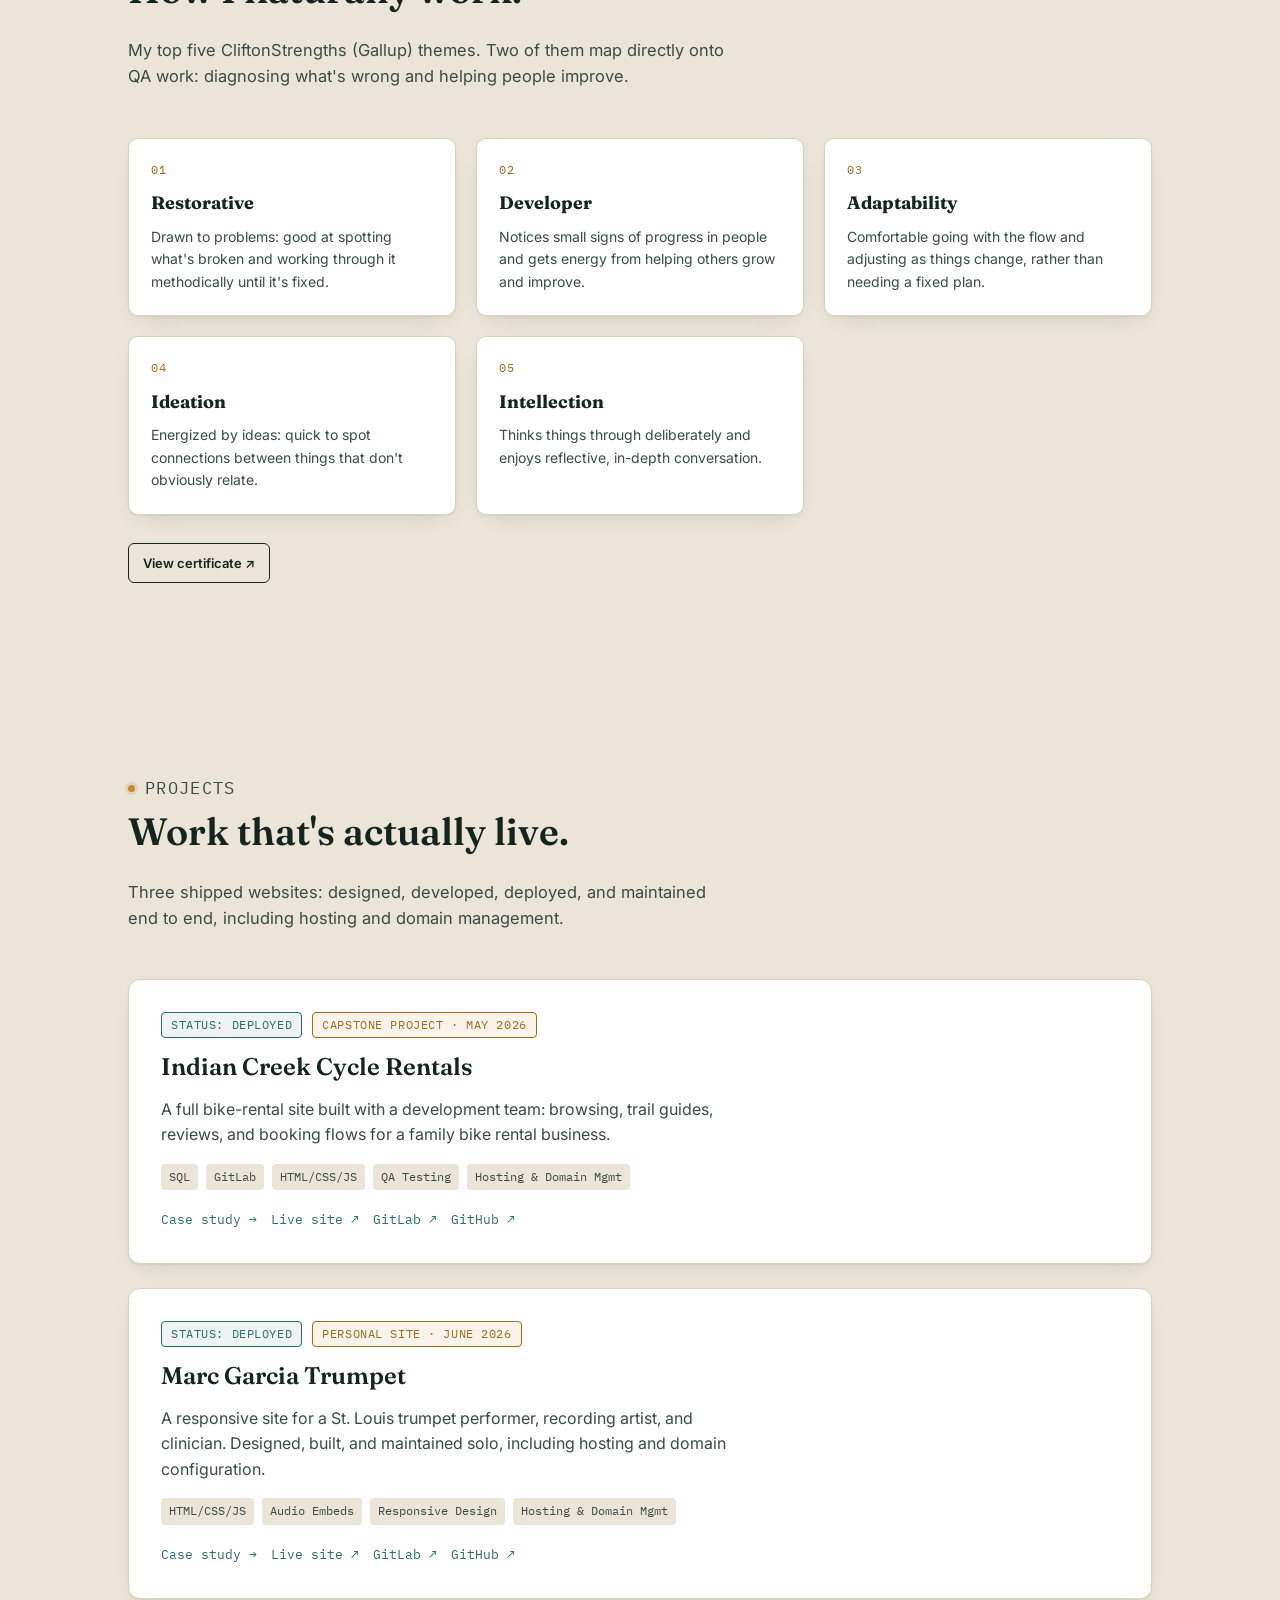
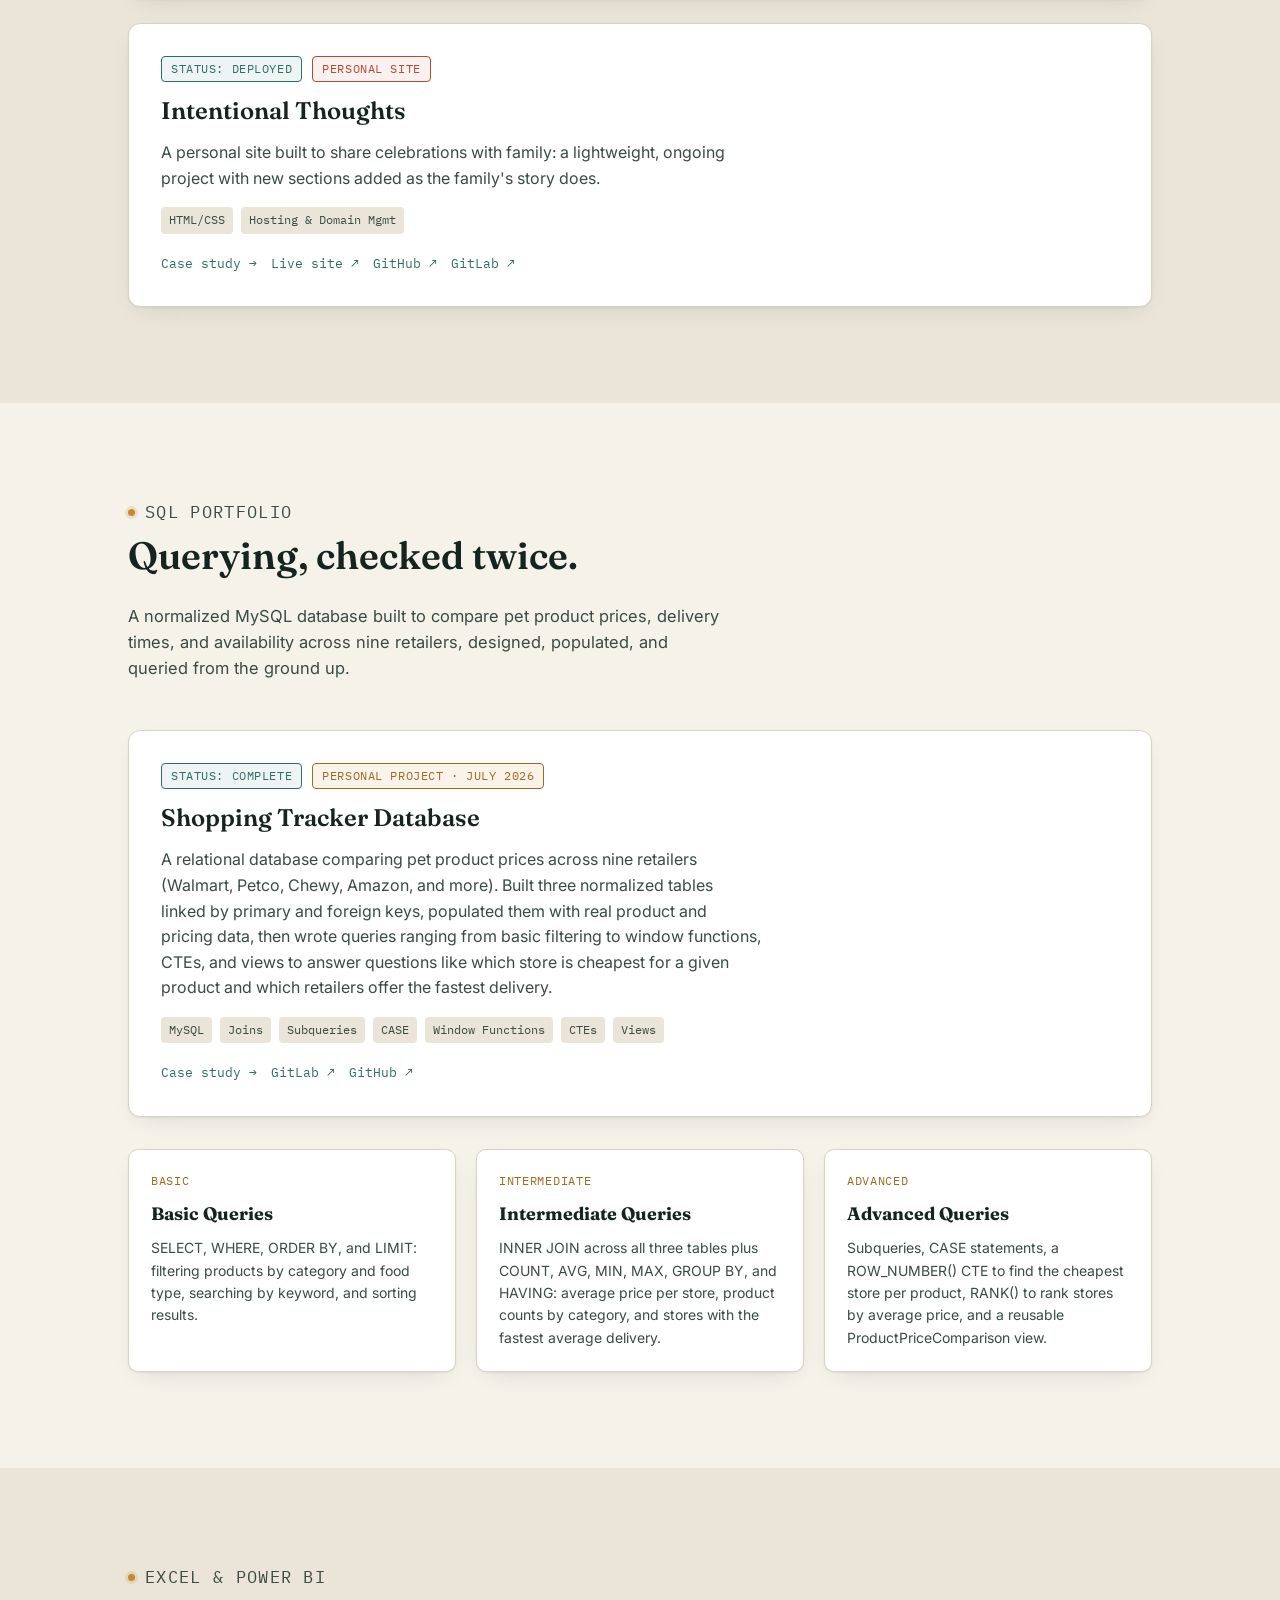
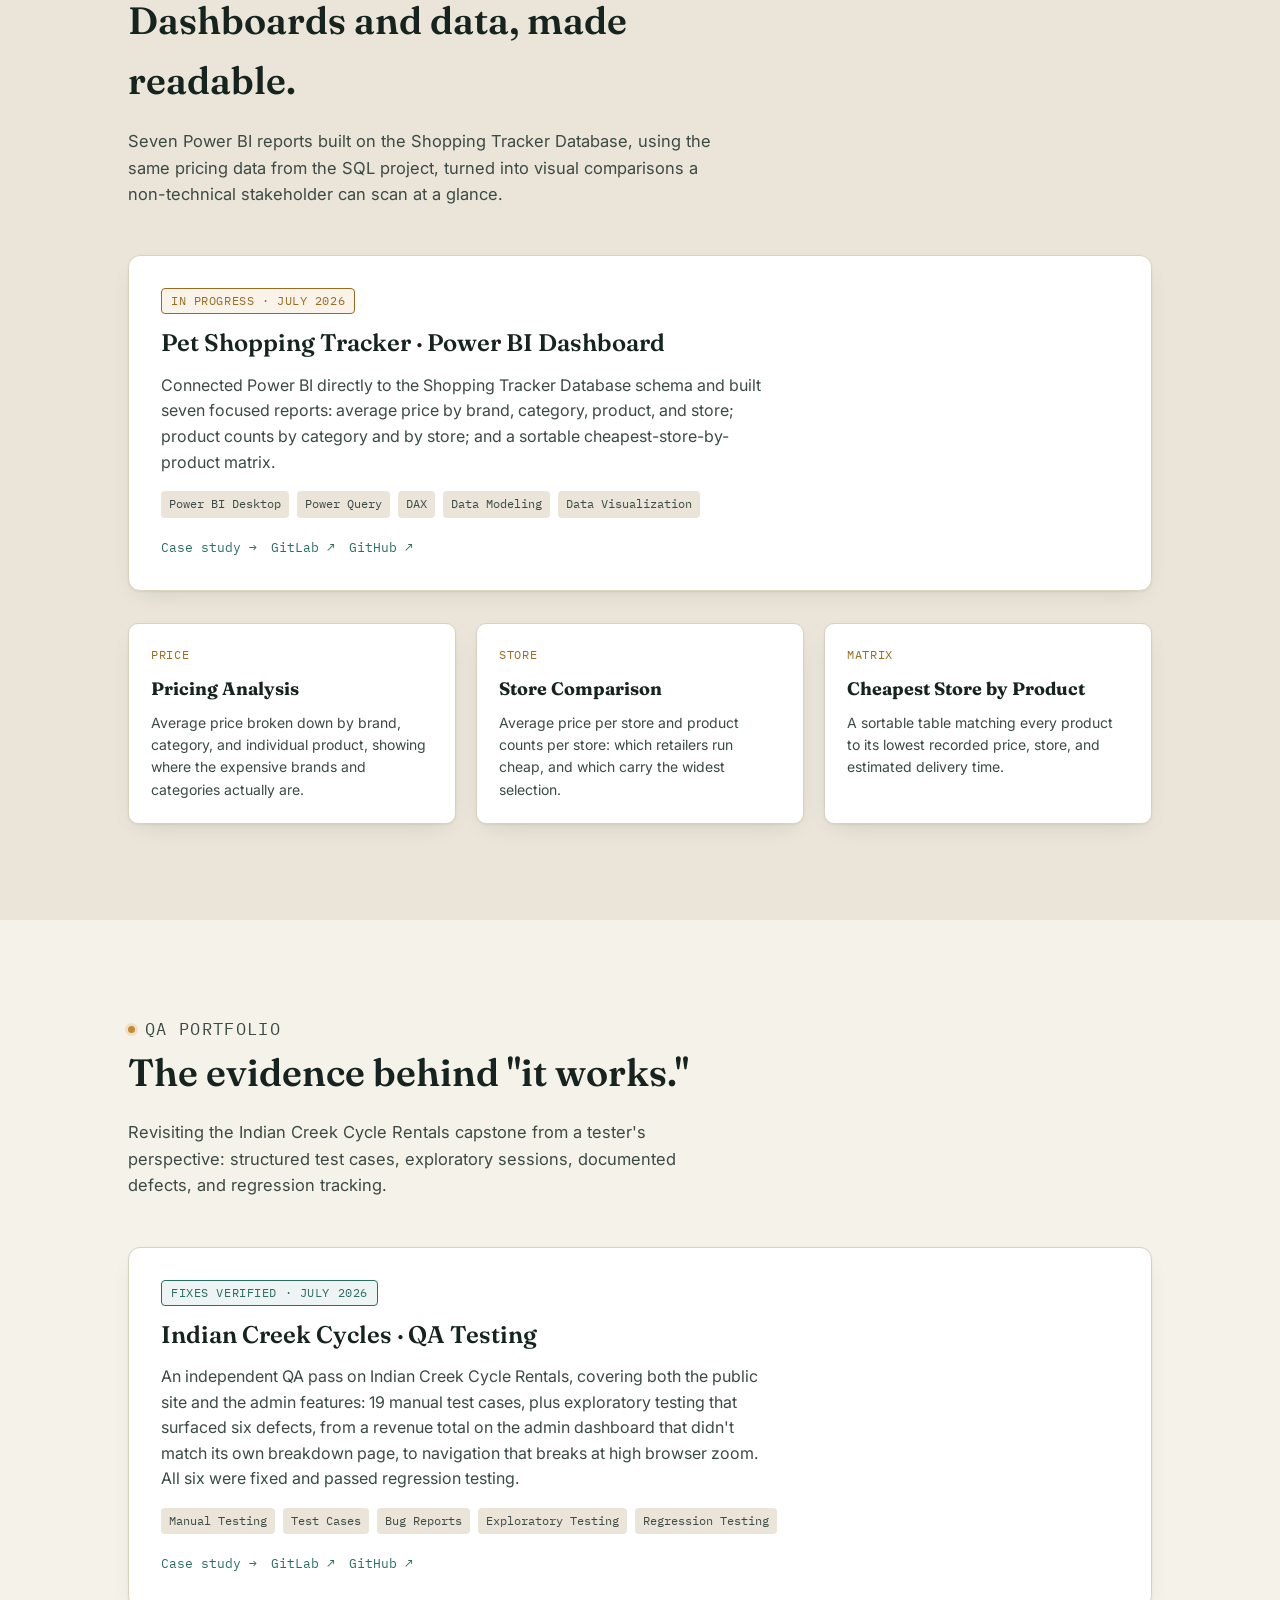
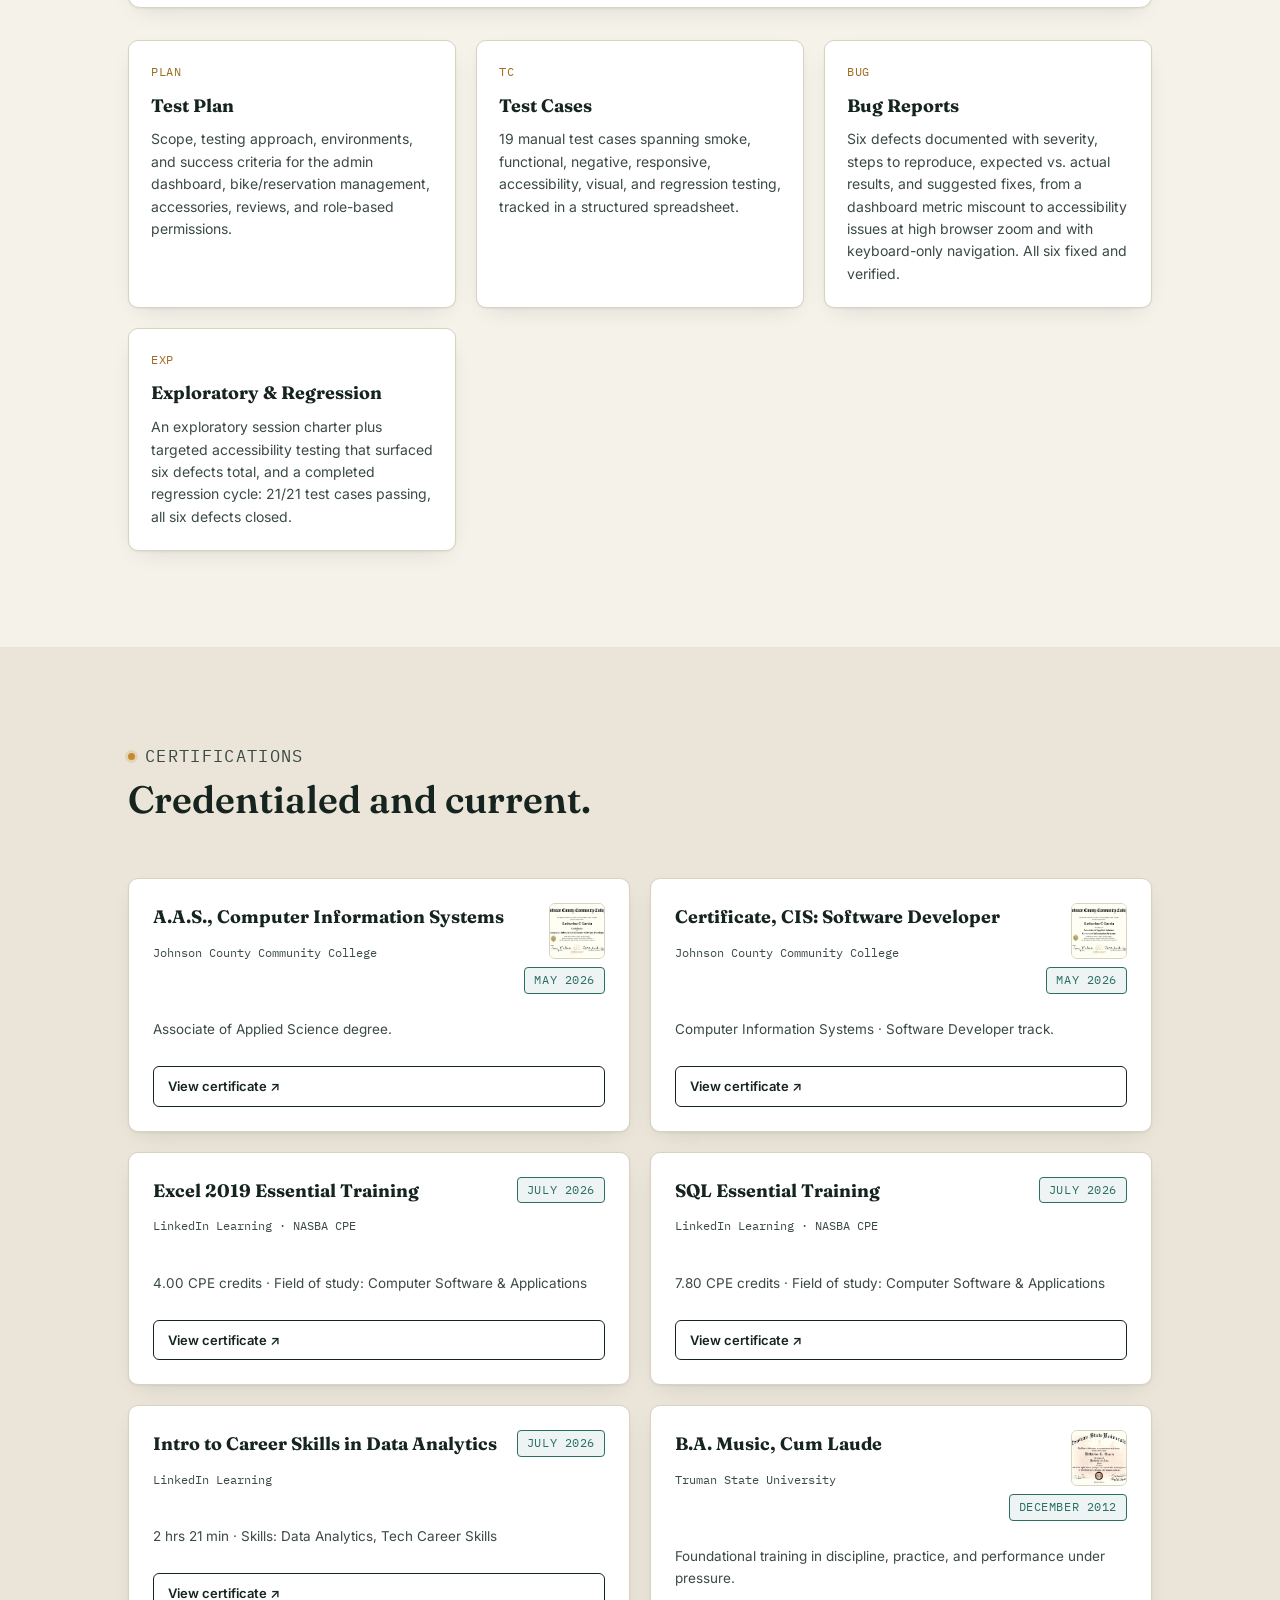
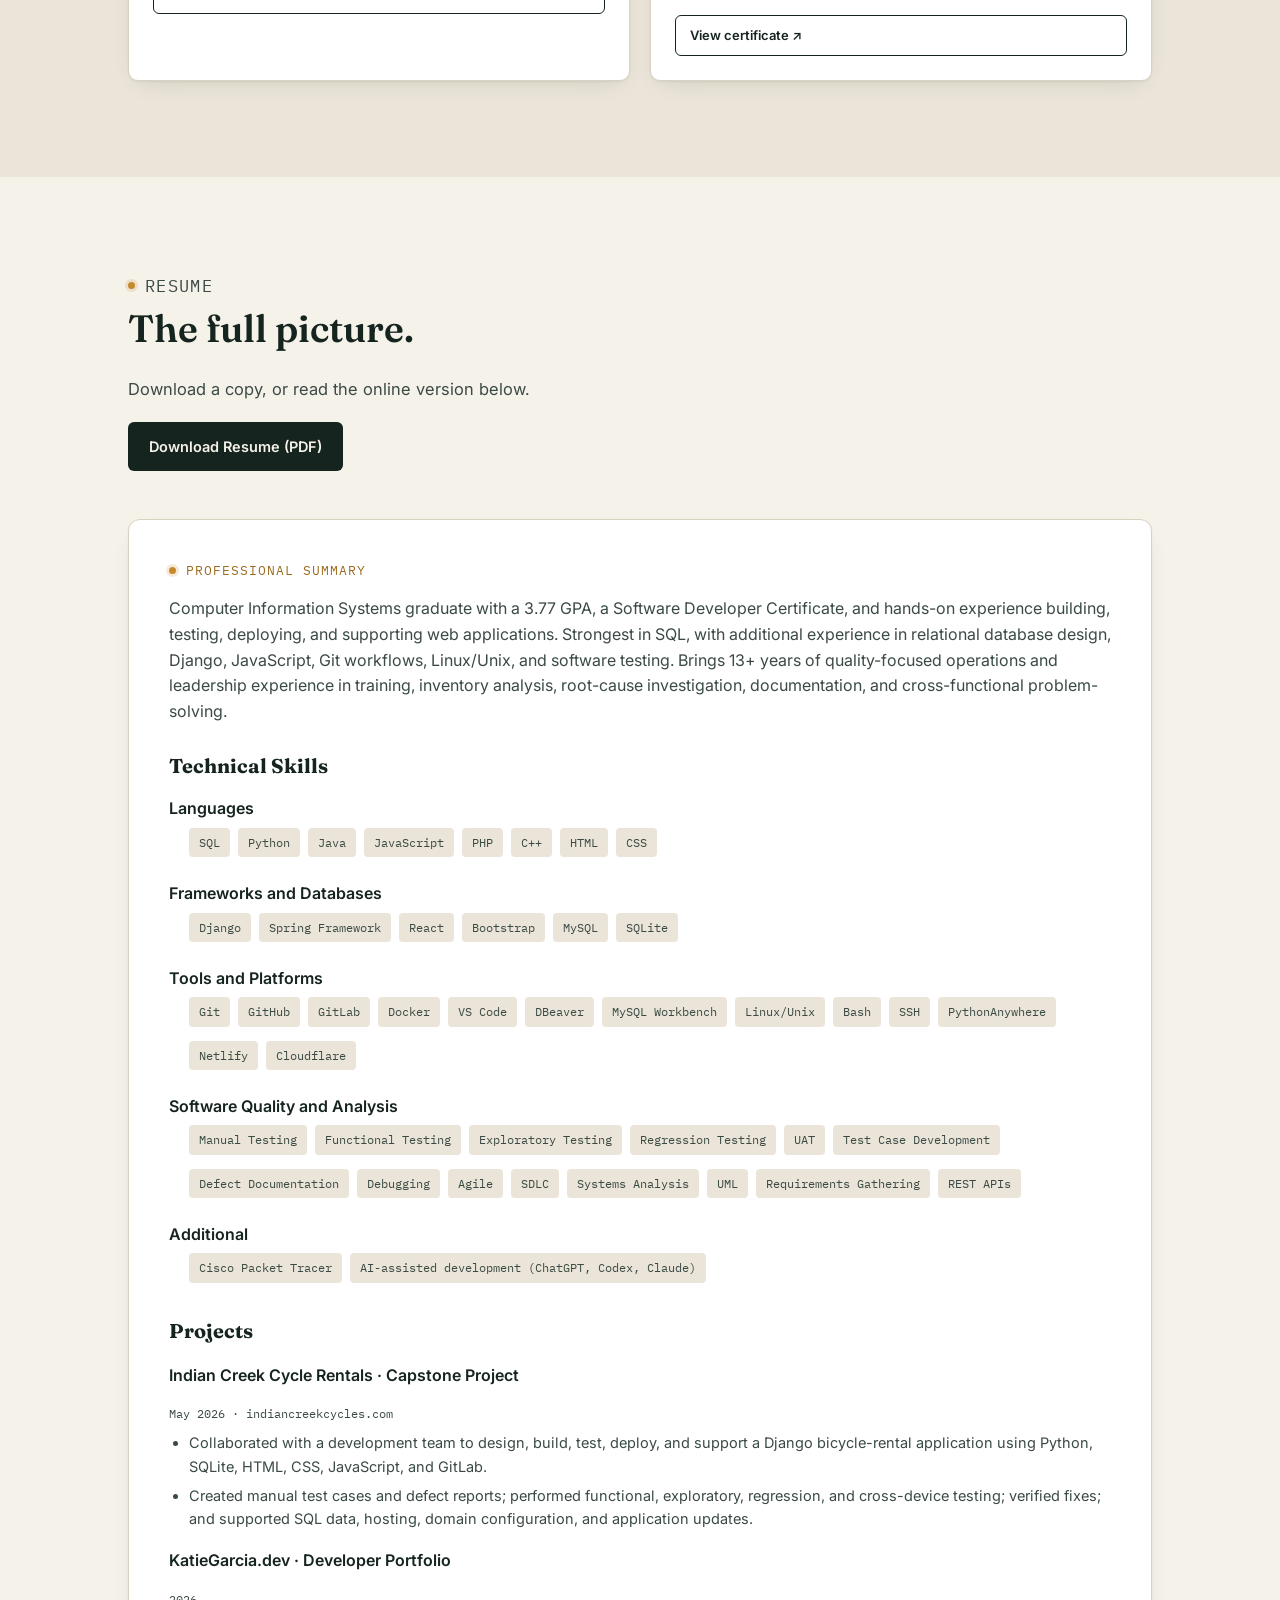
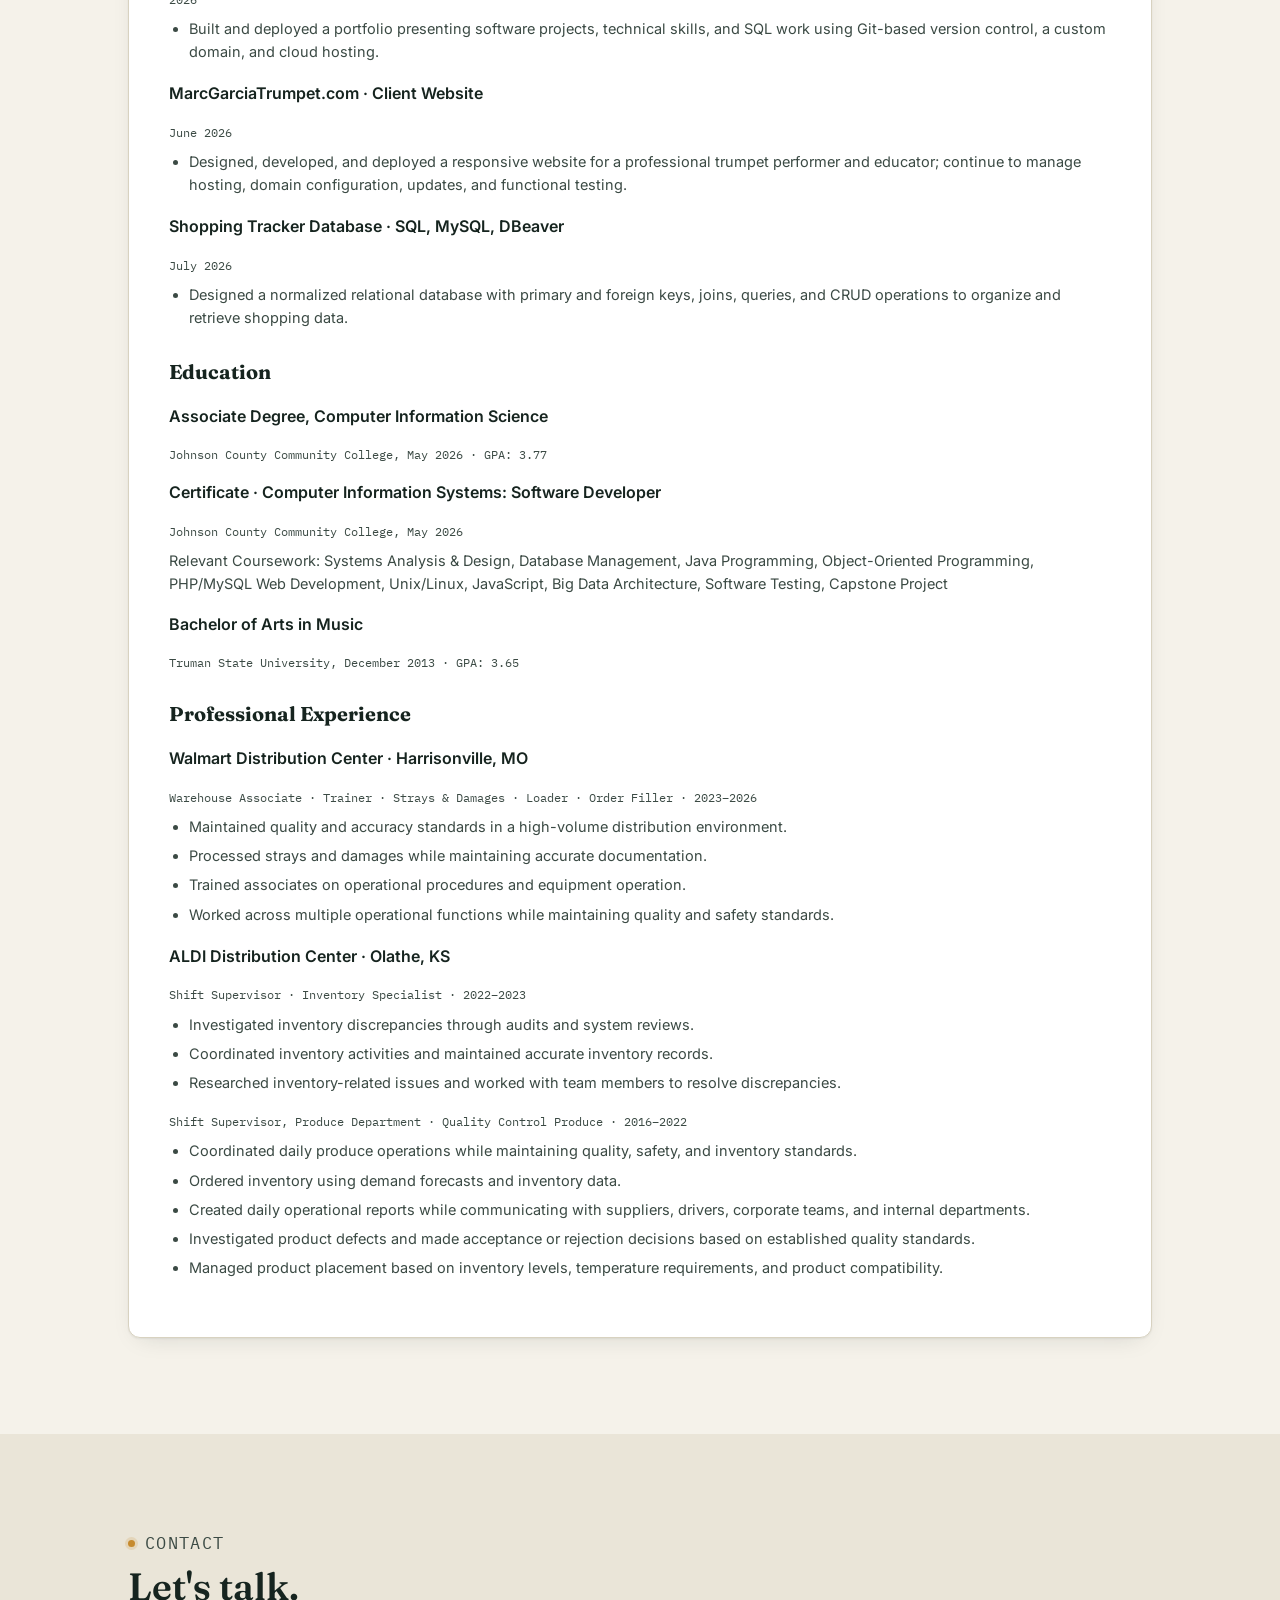
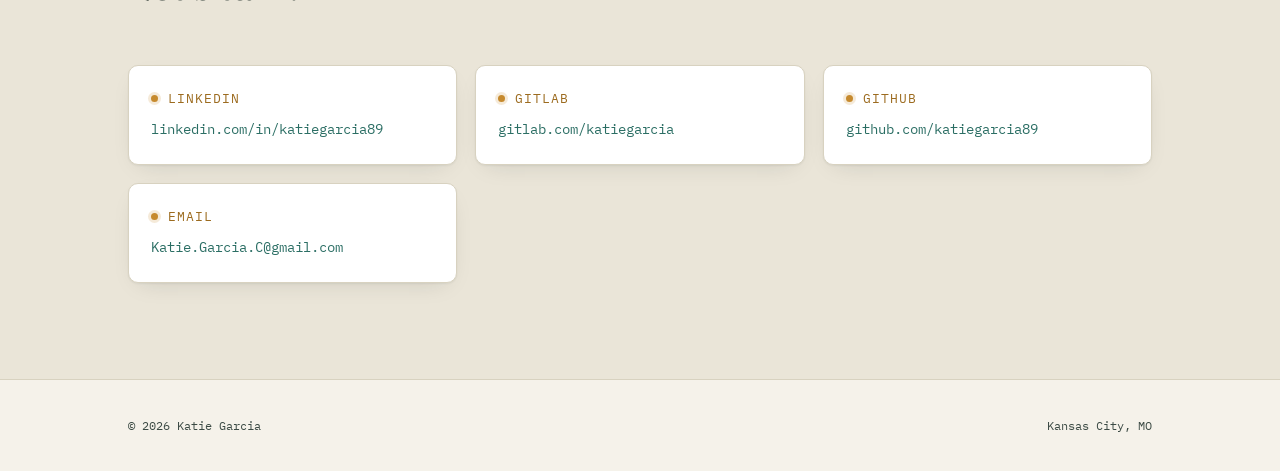
==== commit 4a1d16c5: "changed order of git links for more consistency" ====
--- a/index.html
+++ b/index.html
@@ -210,8 +210,8 @@
           </ul>
           <div class="links">
             <a href="projects/shopping-tracker-database.html">Case study →</a>
+            <a href="https://gitlab.com/katiegarcia/pet-shopping-tracker-database" target="_blank" rel="noopener">GitLab ↗</a>
             <a href="https://github.com/katiegarcia89/pet-shopping-tracker-database" target="_blank" rel="noopener">GitHub ↗</a>
-            <a href="https://gitlab.com/katiegarcia/pet-shopping-tracker-database" target="_blank" rel="noopener">GitLab ↗</a>
           </div>
         </div>
       </article>
@@ -259,8 +259,8 @@
           </ul>
           <div class="links">
             <a href="projects/pet-shopping-tracker-power-bi.html">Case study →</a>
+            <a href="https://gitlab.com/katiegarcia/pet-shopping-tracker-power-bi-dashboard" target="_blank" rel="noopener">GitLab ↗</a>
             <a href="https://github.com/katiegarcia89/pet-shopping-tracker-power-bi-dashboard" target="_blank" rel="noopener">GitHub ↗</a>
-            <a href="https://gitlab.com/katiegarcia/pet-shopping-tracker-power-bi-dashboard" target="_blank" rel="noopener">GitLab ↗</a>
           </div>
         </div>
       </article>
@@ -308,8 +308,8 @@
           </ul>
           <div class="links">
             <a href="projects/indian-creek-cycles-qa.html">Case study →</a>
+            <a href="https://gitlab.com/katiegarcia/indian-creek-cycles-qa" target="_blank" rel="noopener">GitLab ↗</a>
             <a href="https://github.com/katiegarcia89/indian-creek-cycles-qa" target="_blank" rel="noopener">GitHub ↗</a>
-            <a href="https://gitlab.com/katiegarcia/indian-creek-cycles-qa" target="_blank" rel="noopener">GitLab ↗</a>
           </div>
         </div>
       </article>
@@ -453,7 +453,7 @@
       <h3>Technical Skills</h3>
       <p style="font-weight:600;color:var(--ink);margin:14px 0 6px;">Languages</p>
       <ul class="skill-chips">
-        <li>SQL</li><li>Python</li><li>Java</li><li>JavaScript</li><li>PHP</li><li>TypeScript</li><li>C++</li><li>HTML</li><li>CSS</li>
+        <li>SQL</li><li>Python</li><li>Java</li><li>JavaScript</li><li>PHP</li><!--<li>TypeScript</li>--><li>C++</li><li>HTML</li><li>CSS</li>
       </ul>
       <p style="font-weight:600;color:var(--ink);margin:14px 0 6px;">Frameworks and Databases</p>
       <ul class="skill-chips">
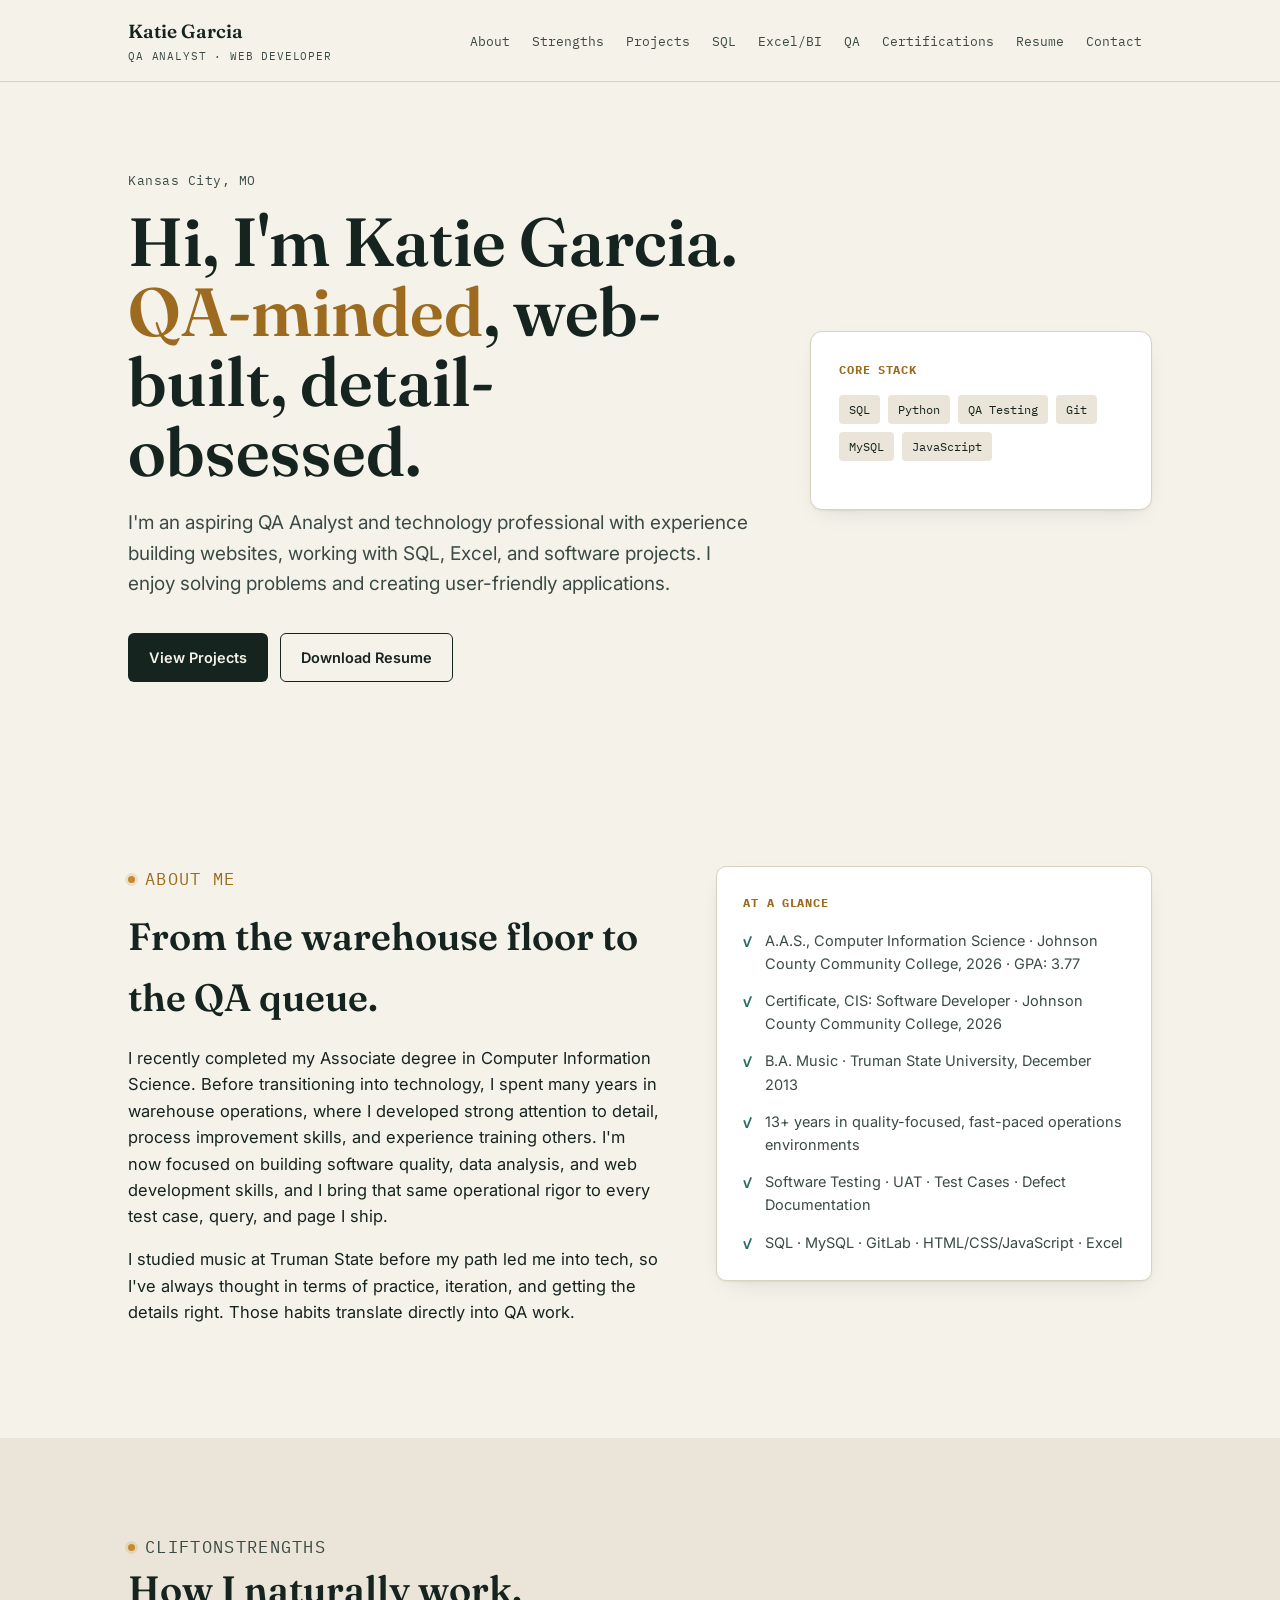
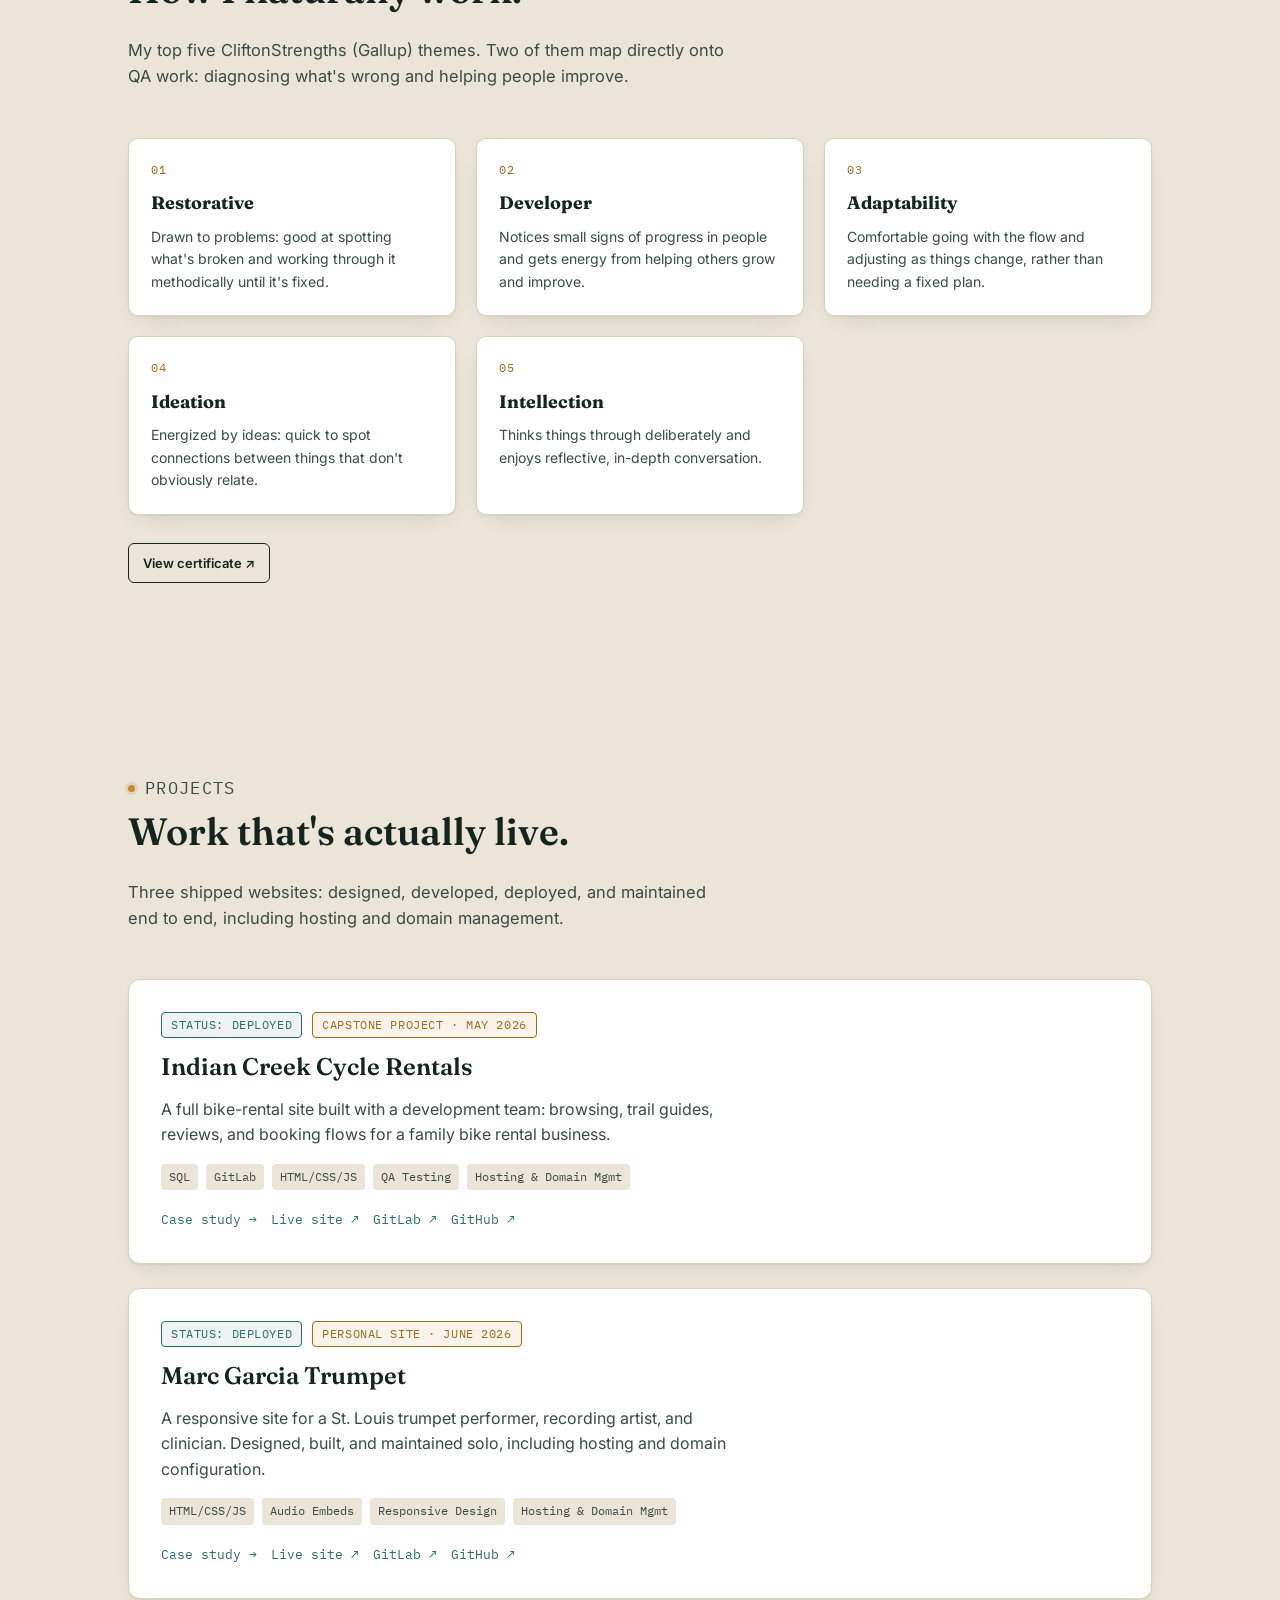
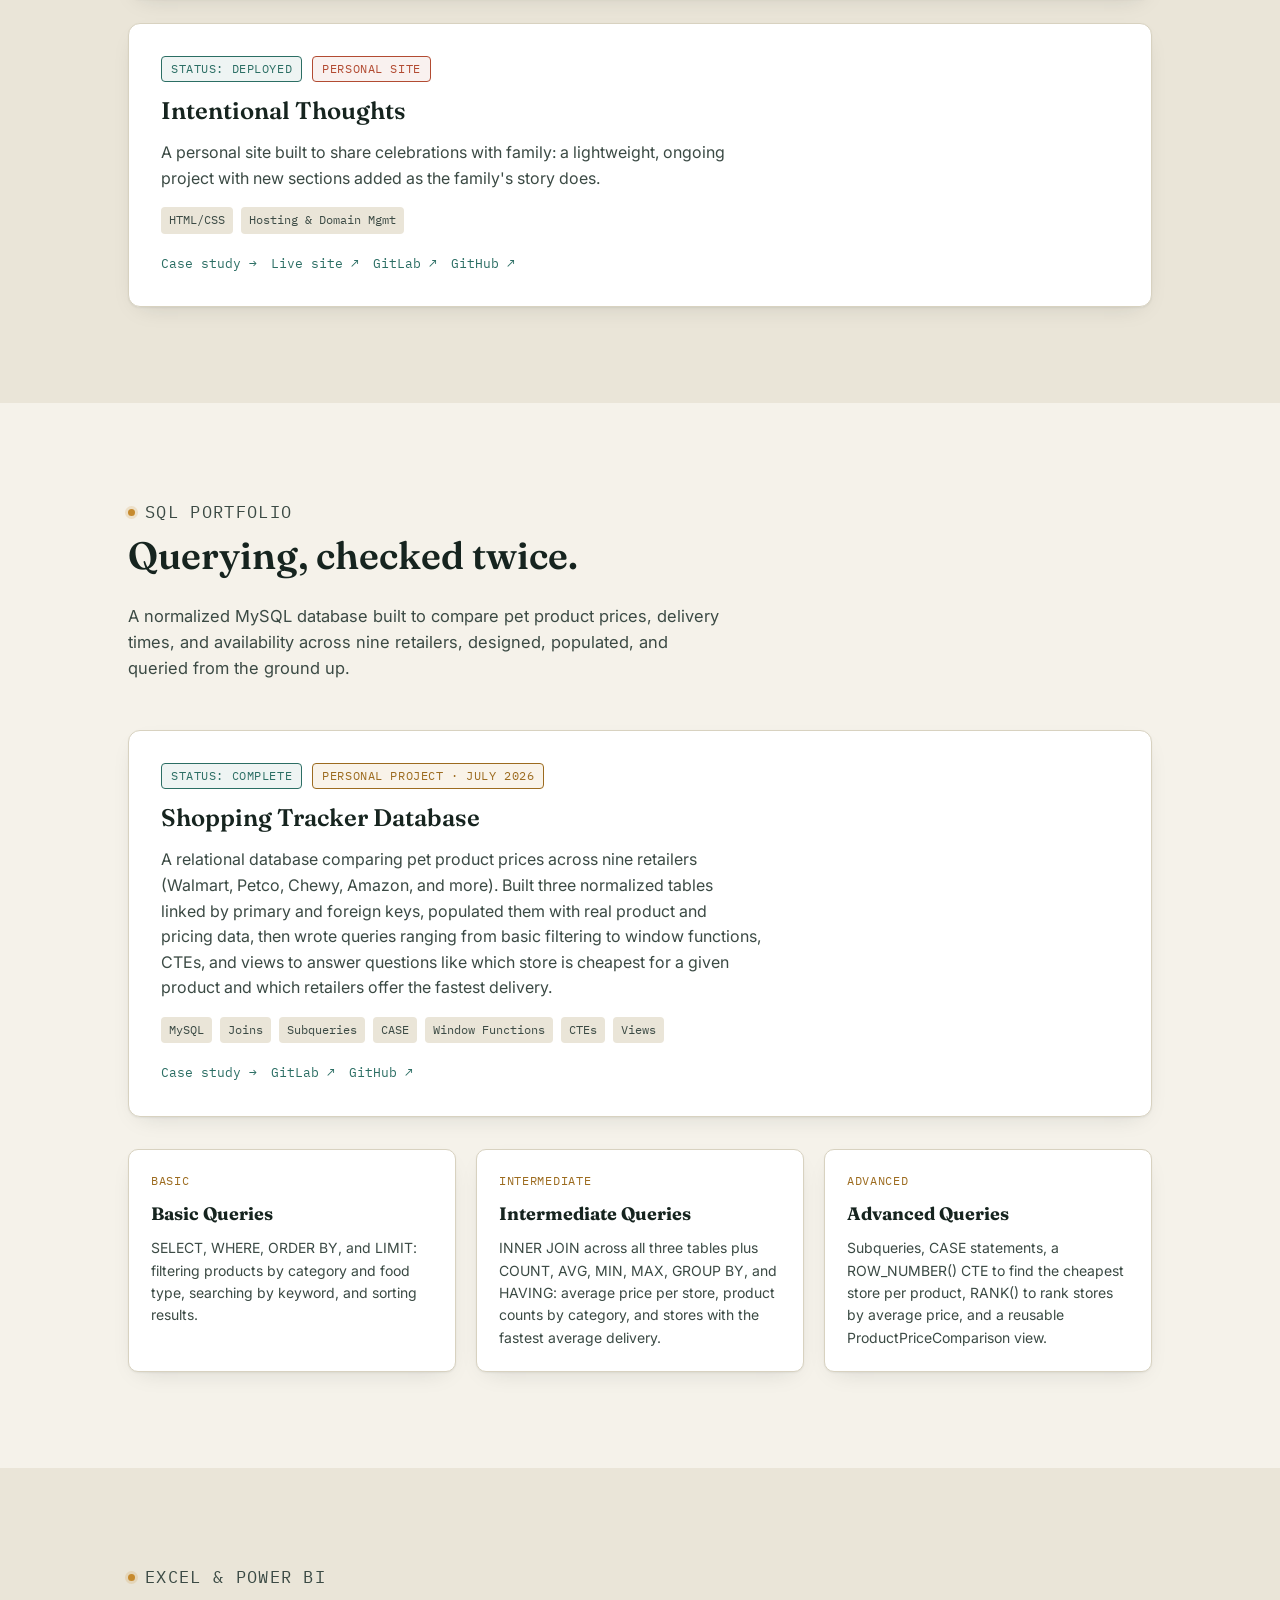
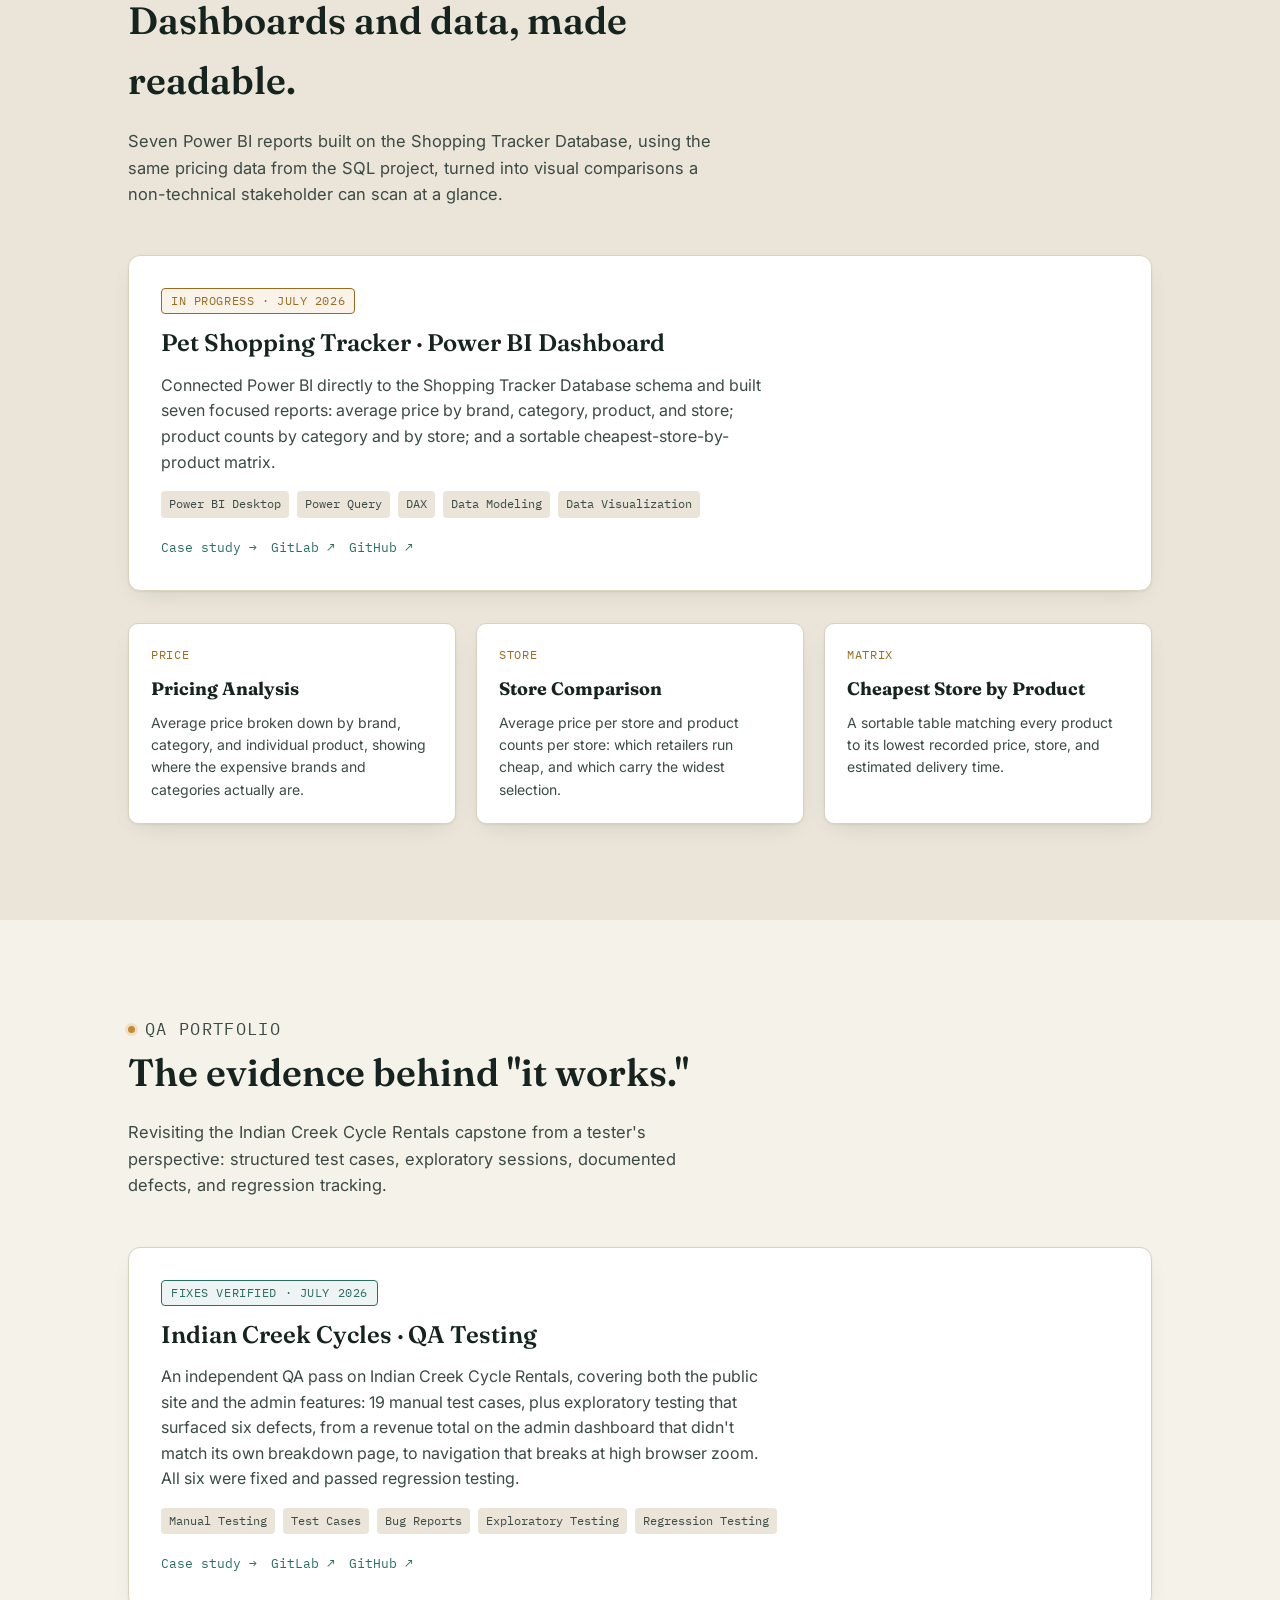
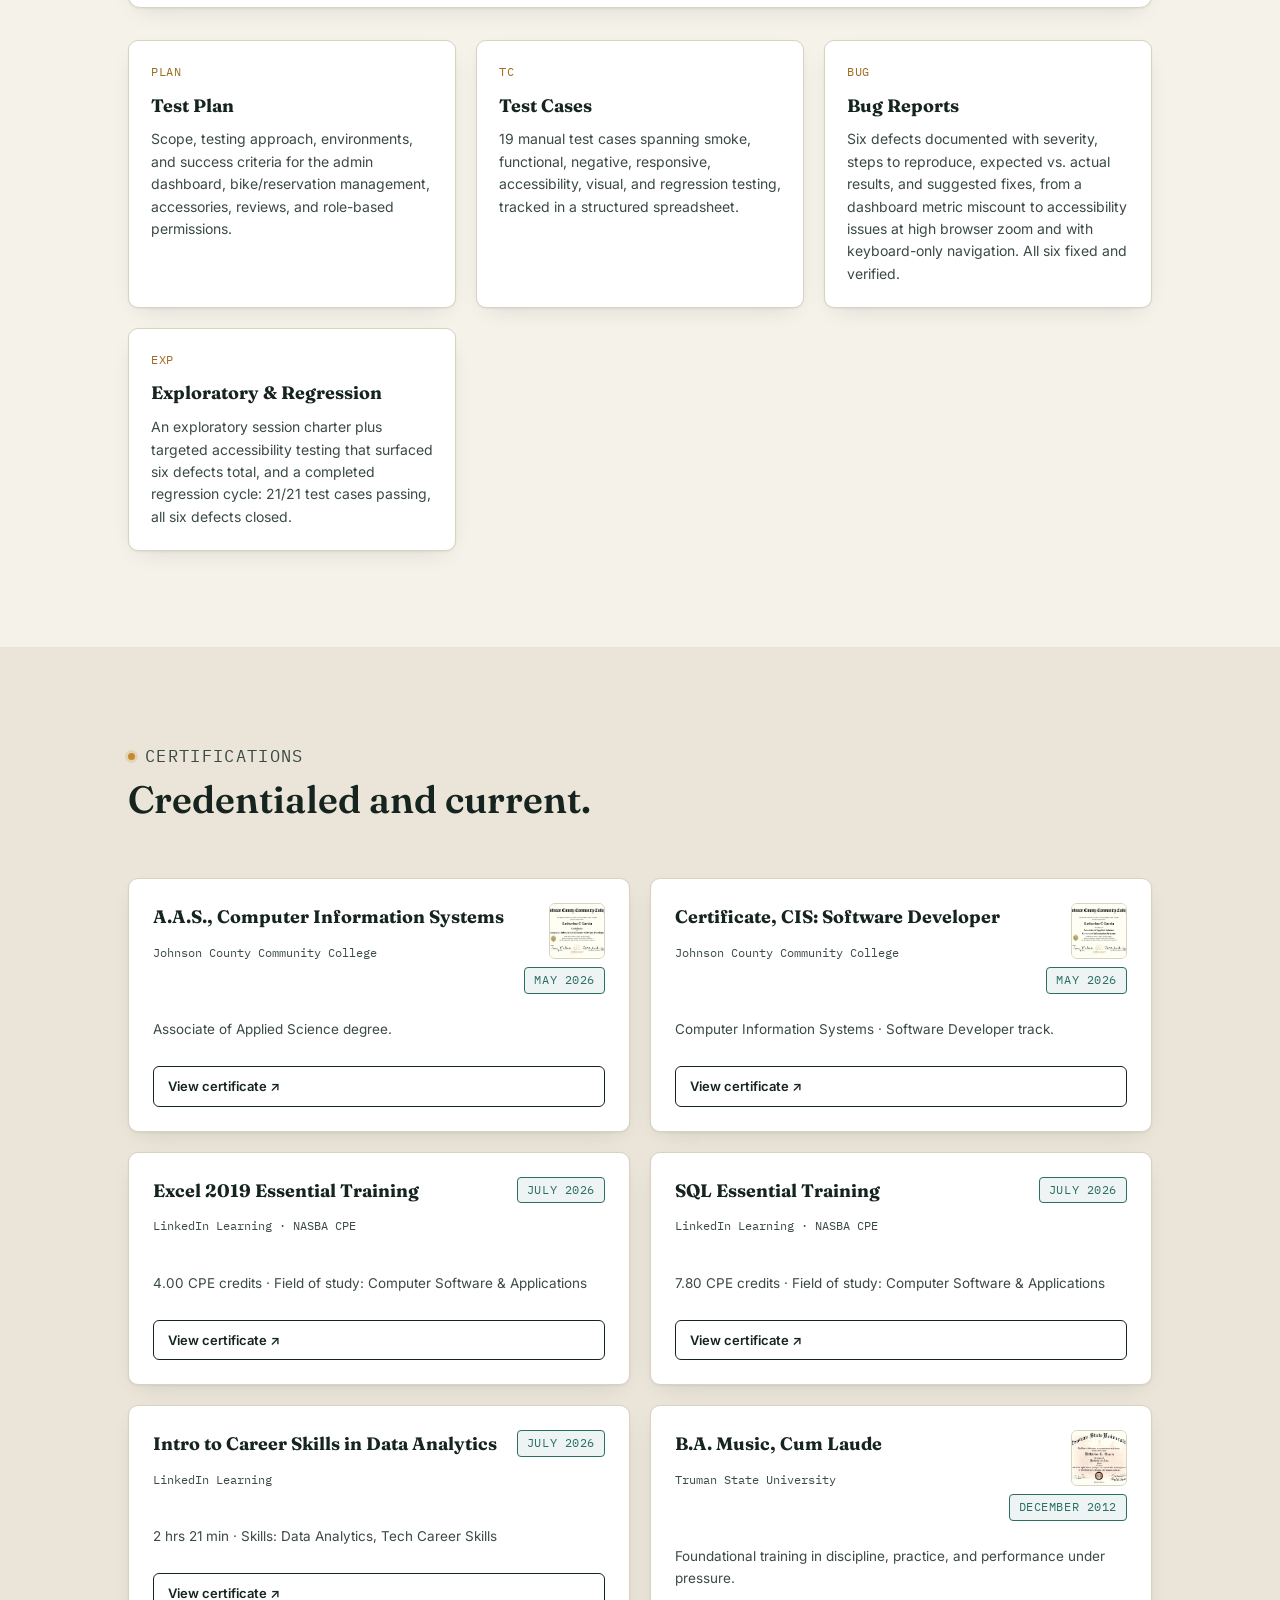
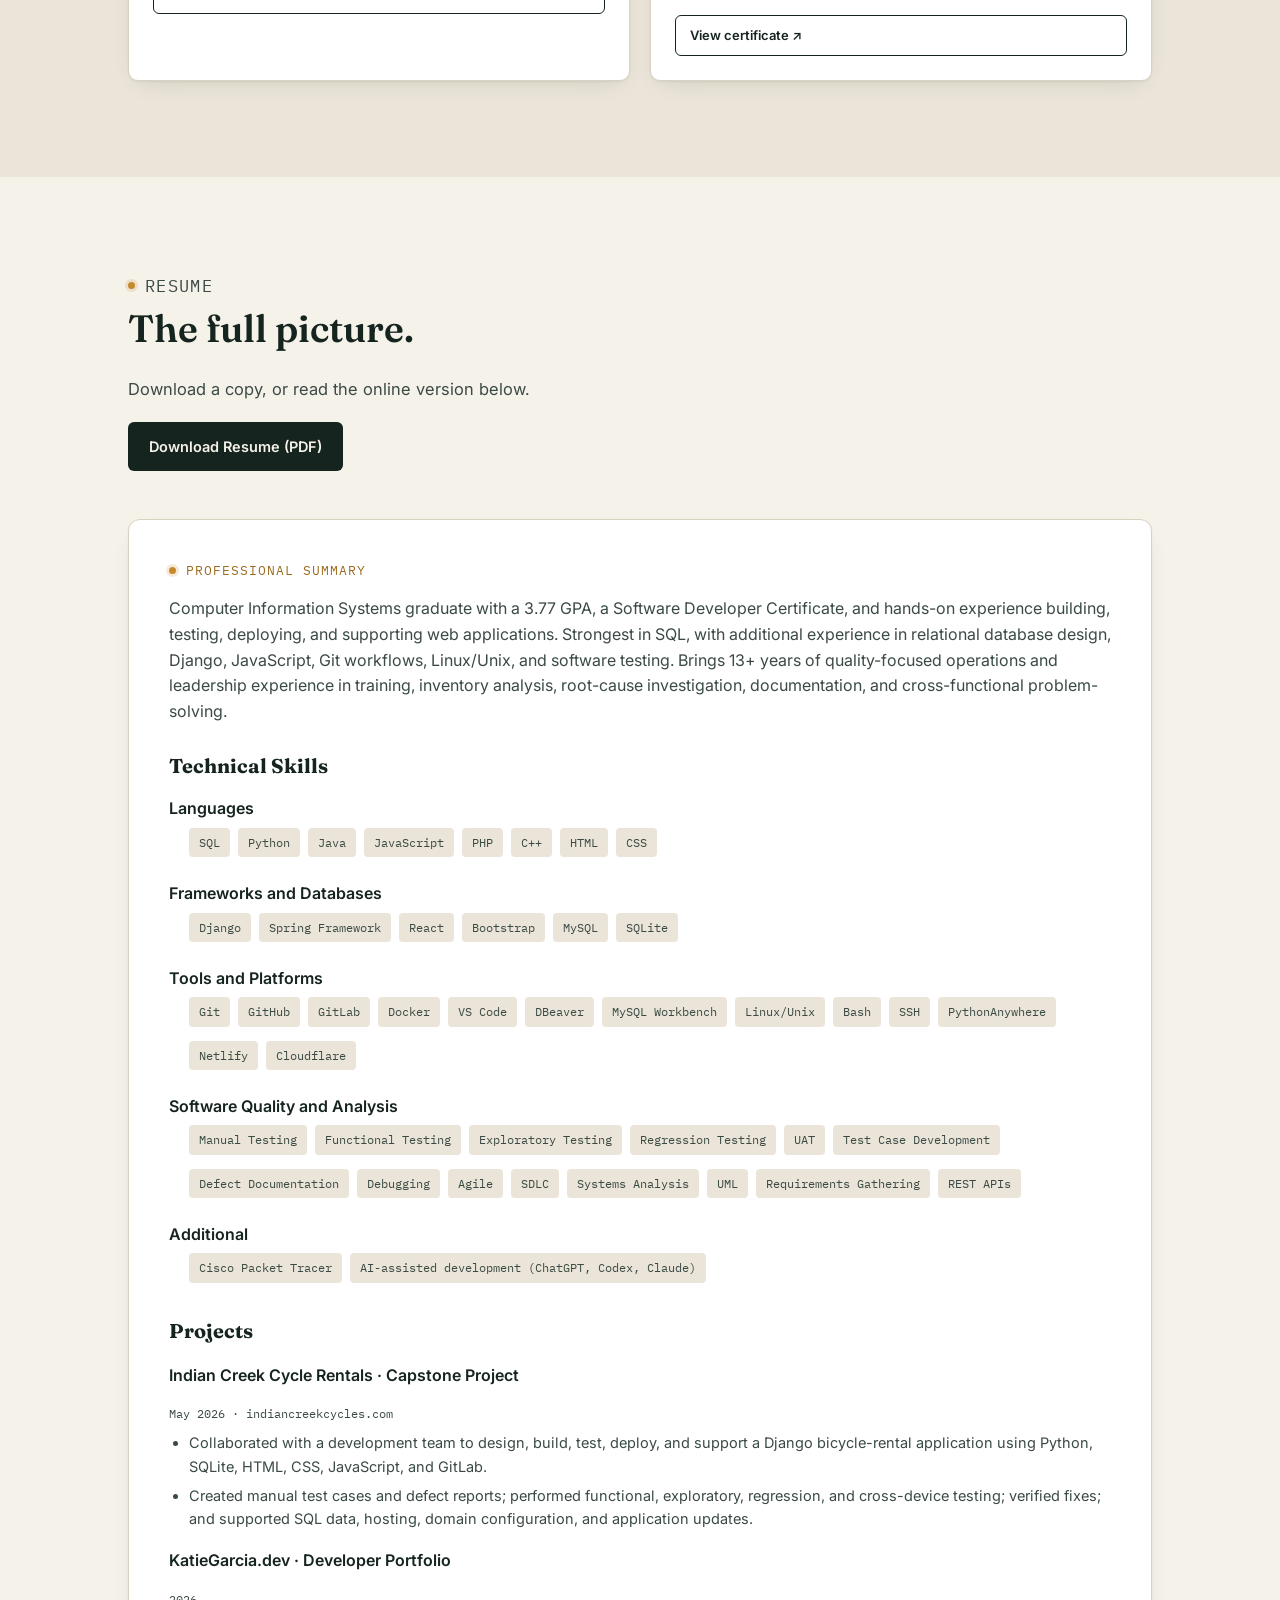
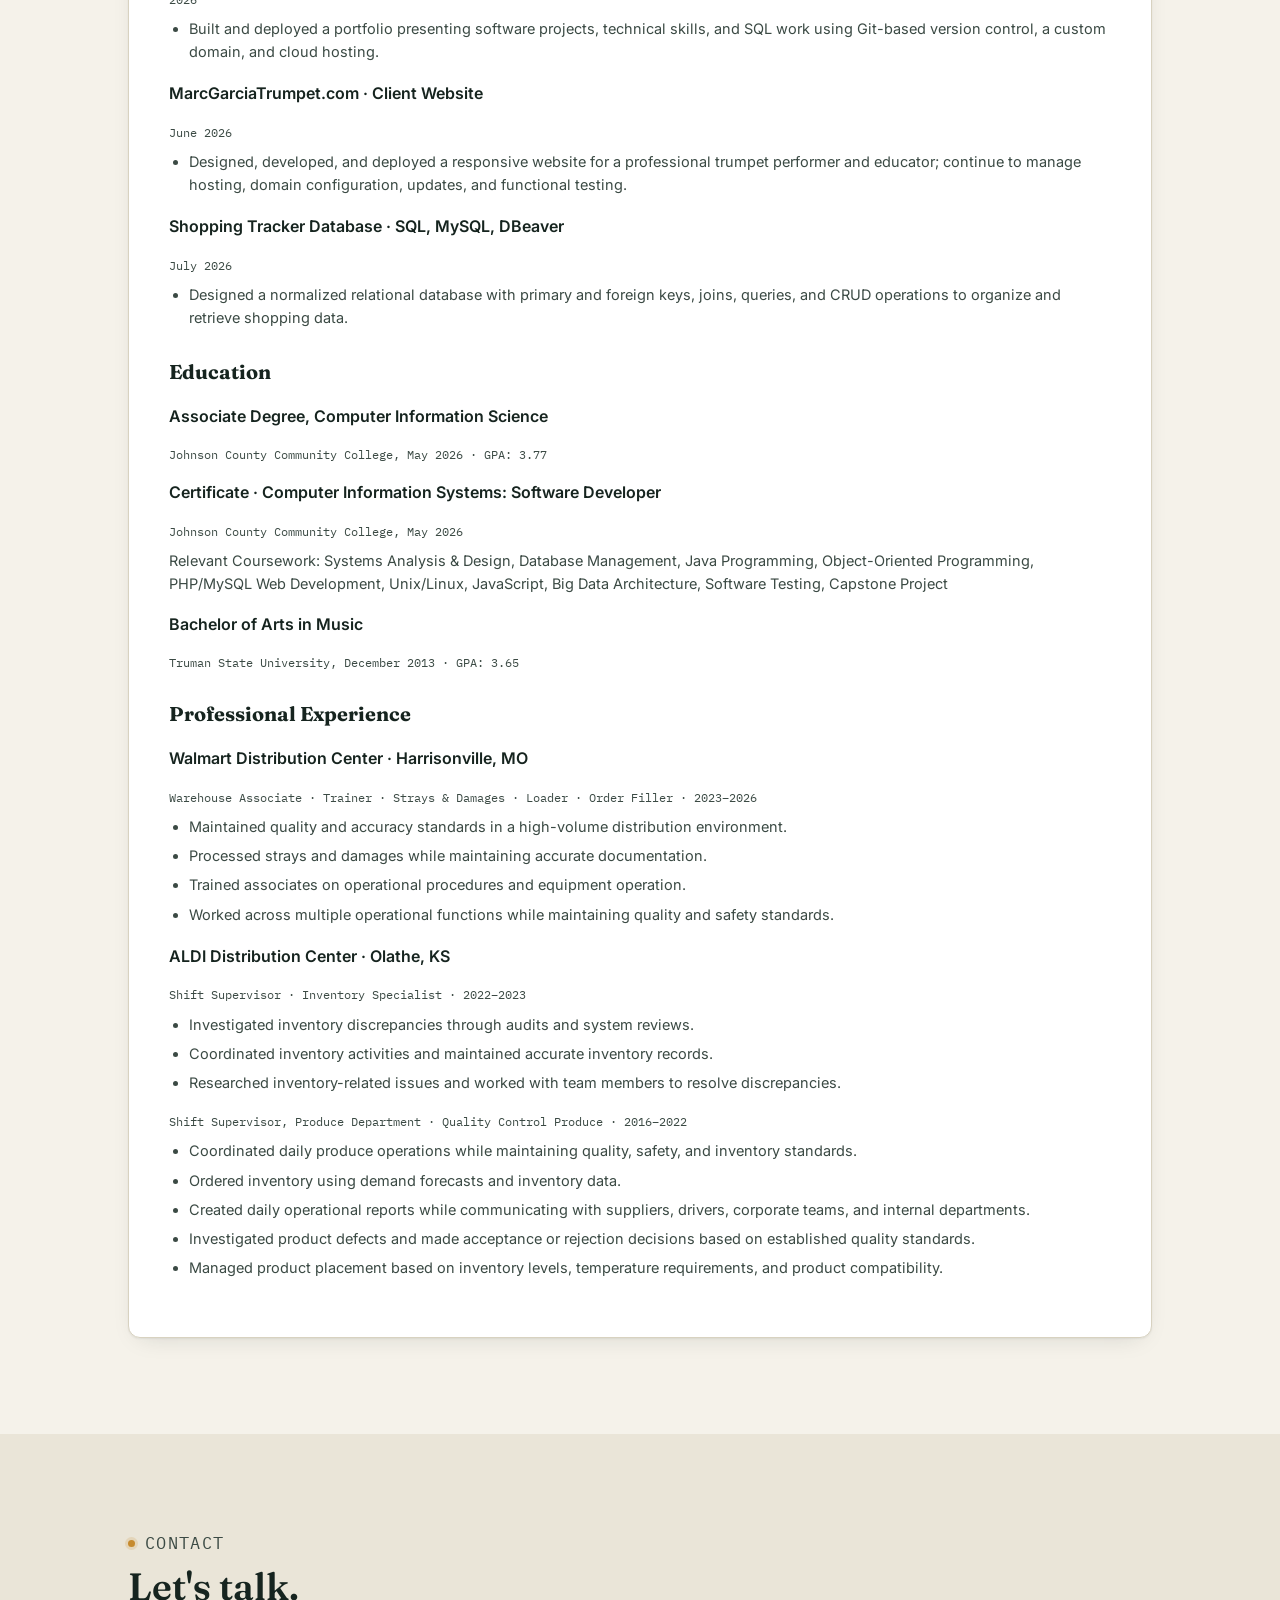
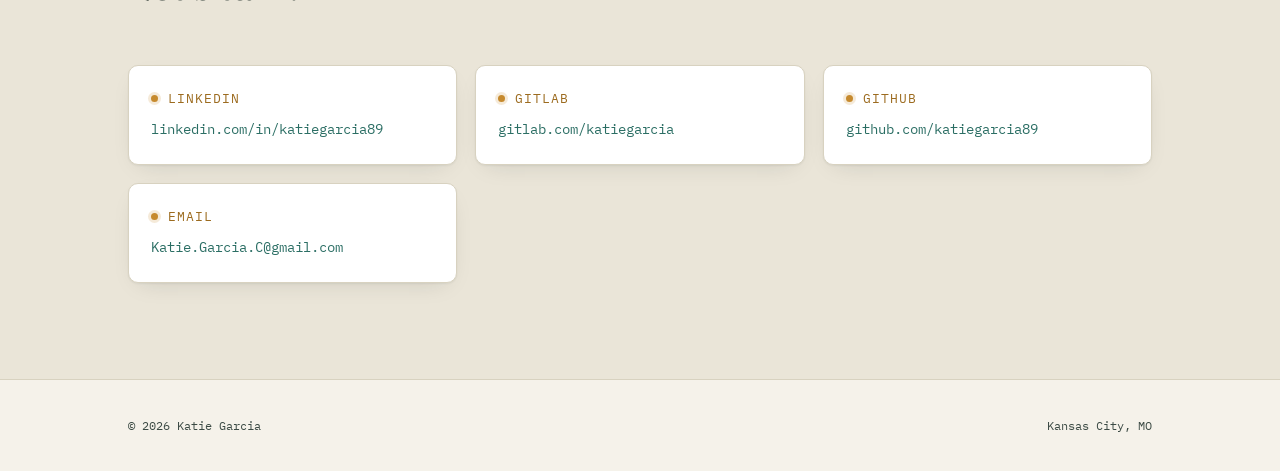
==== commit 1b3ed864: "changed git order for consistency" ====
--- a/index.html
+++ b/index.html
@@ -177,8 +177,8 @@
           <div class="links">
             <a href="projects/intentional-thoughts.html">Case study →</a>
             <a href="https://intentionalthoughts.com" target="_blank" rel="noopener">Live site ↗</a>
+            <a href="https://gitlab.com/katiegarcia/intentional-thoughts" target="_blank" rel="noopener">GitLab ↗</a>
             <a href="https://github.com/katiegarcia89/intentional-thoughts" target="_blank" rel="noopener">GitHub ↗</a>
-            <a href="https://gitlab.com/katiegarcia/intentional-thoughts" target="_blank" rel="noopener">GitLab ↗</a>
           </div>
         </div>
       </article>
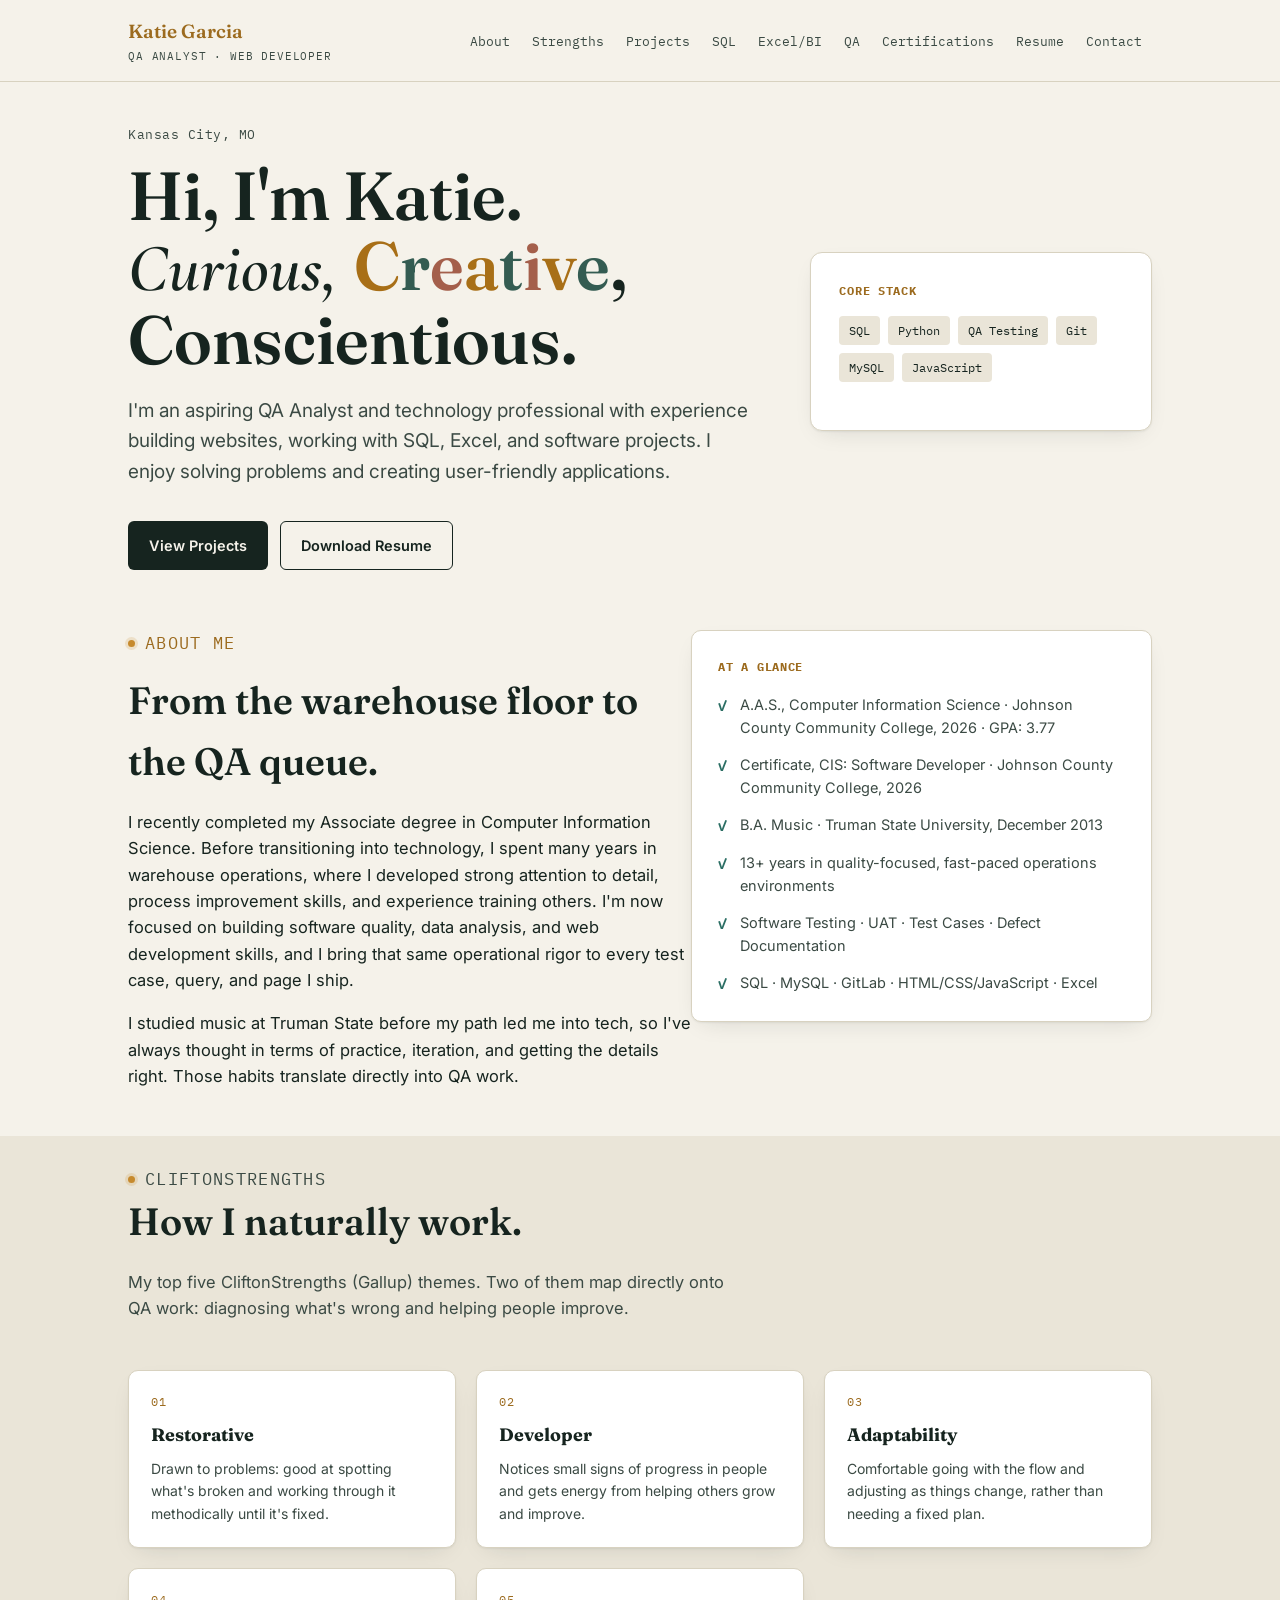
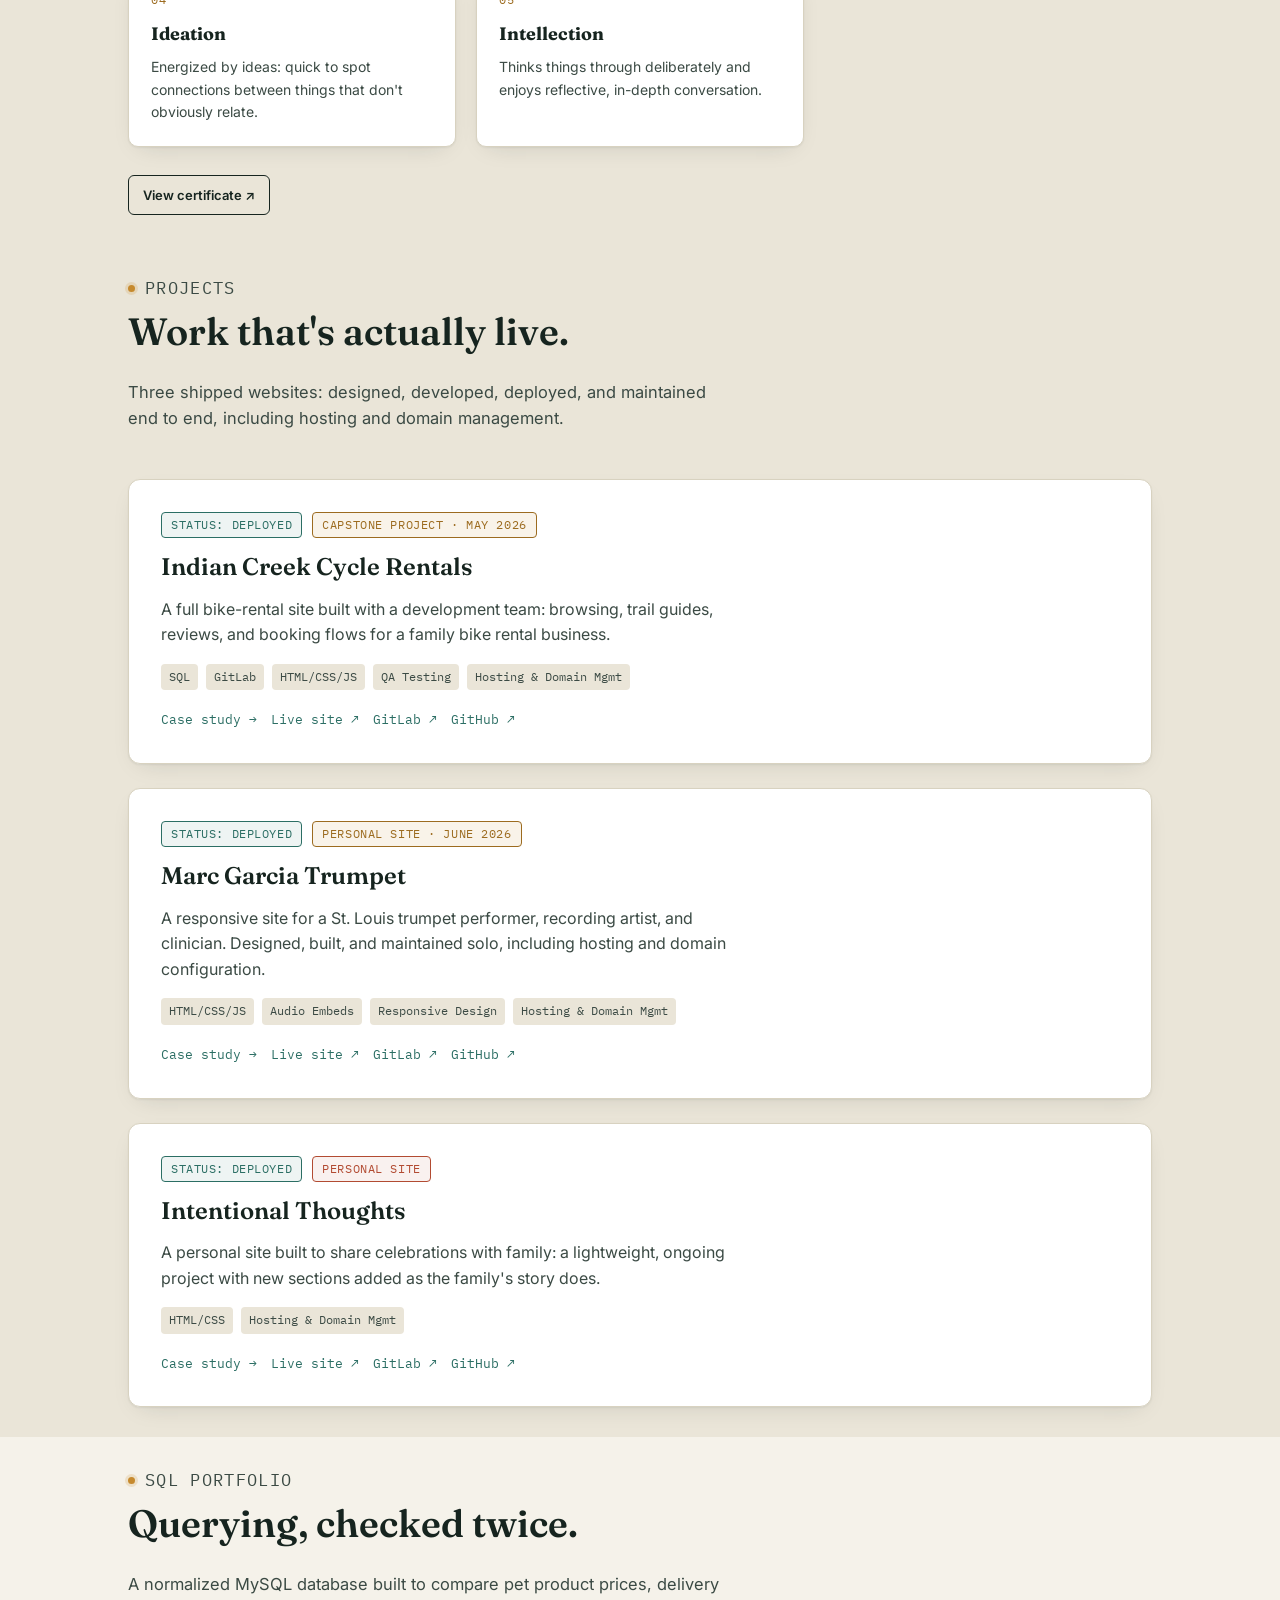
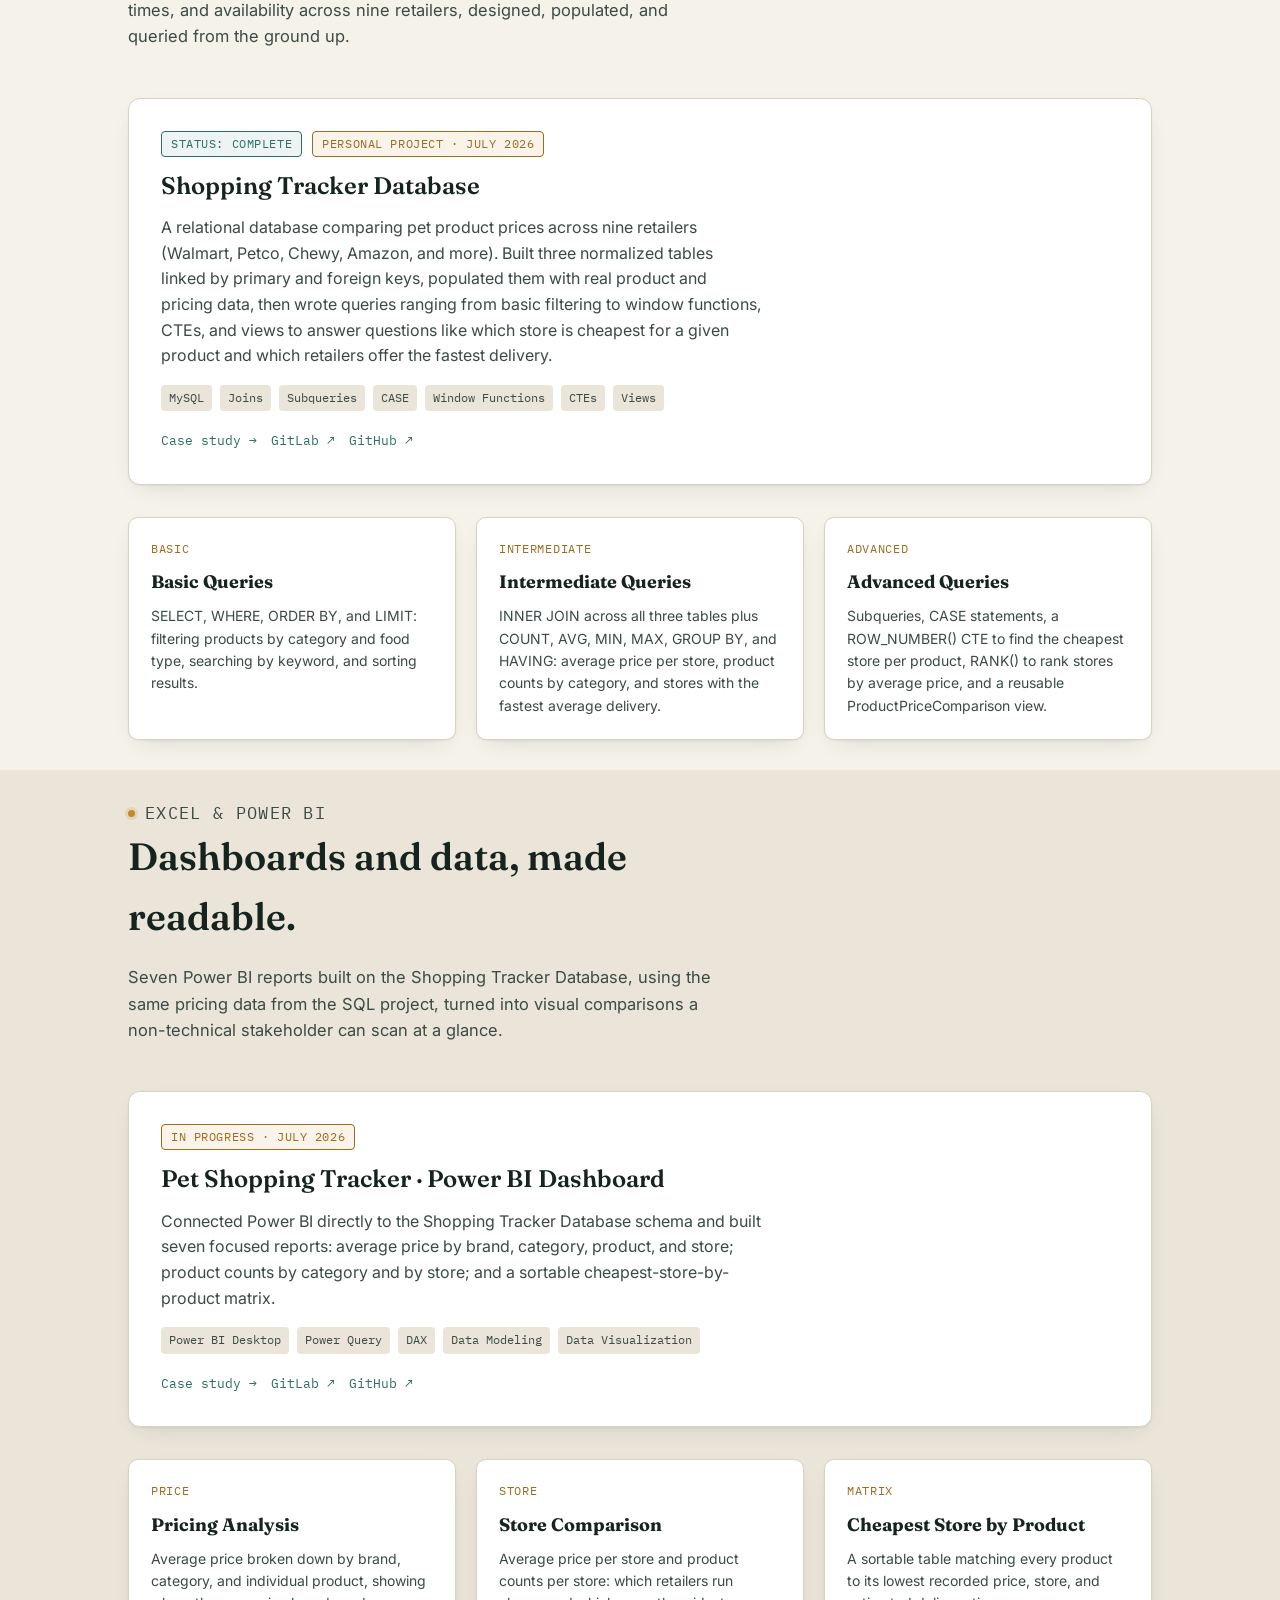
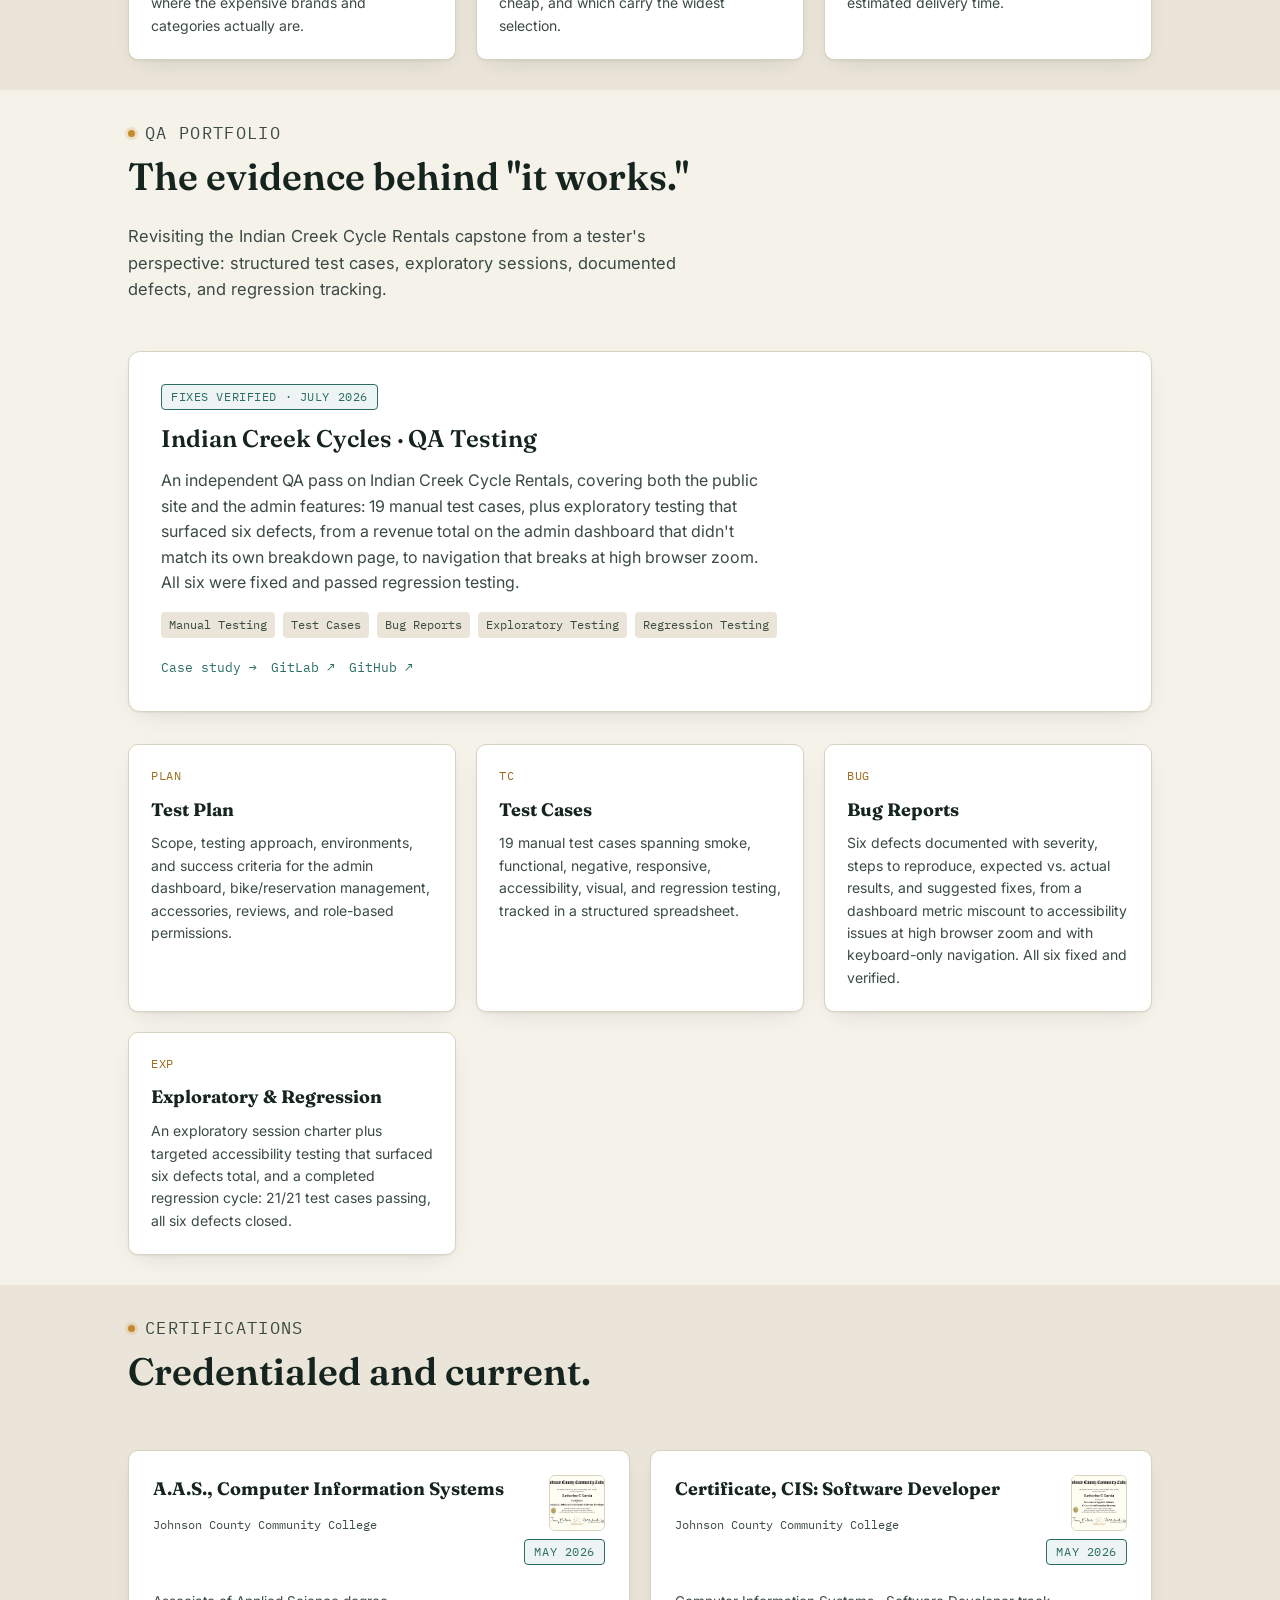
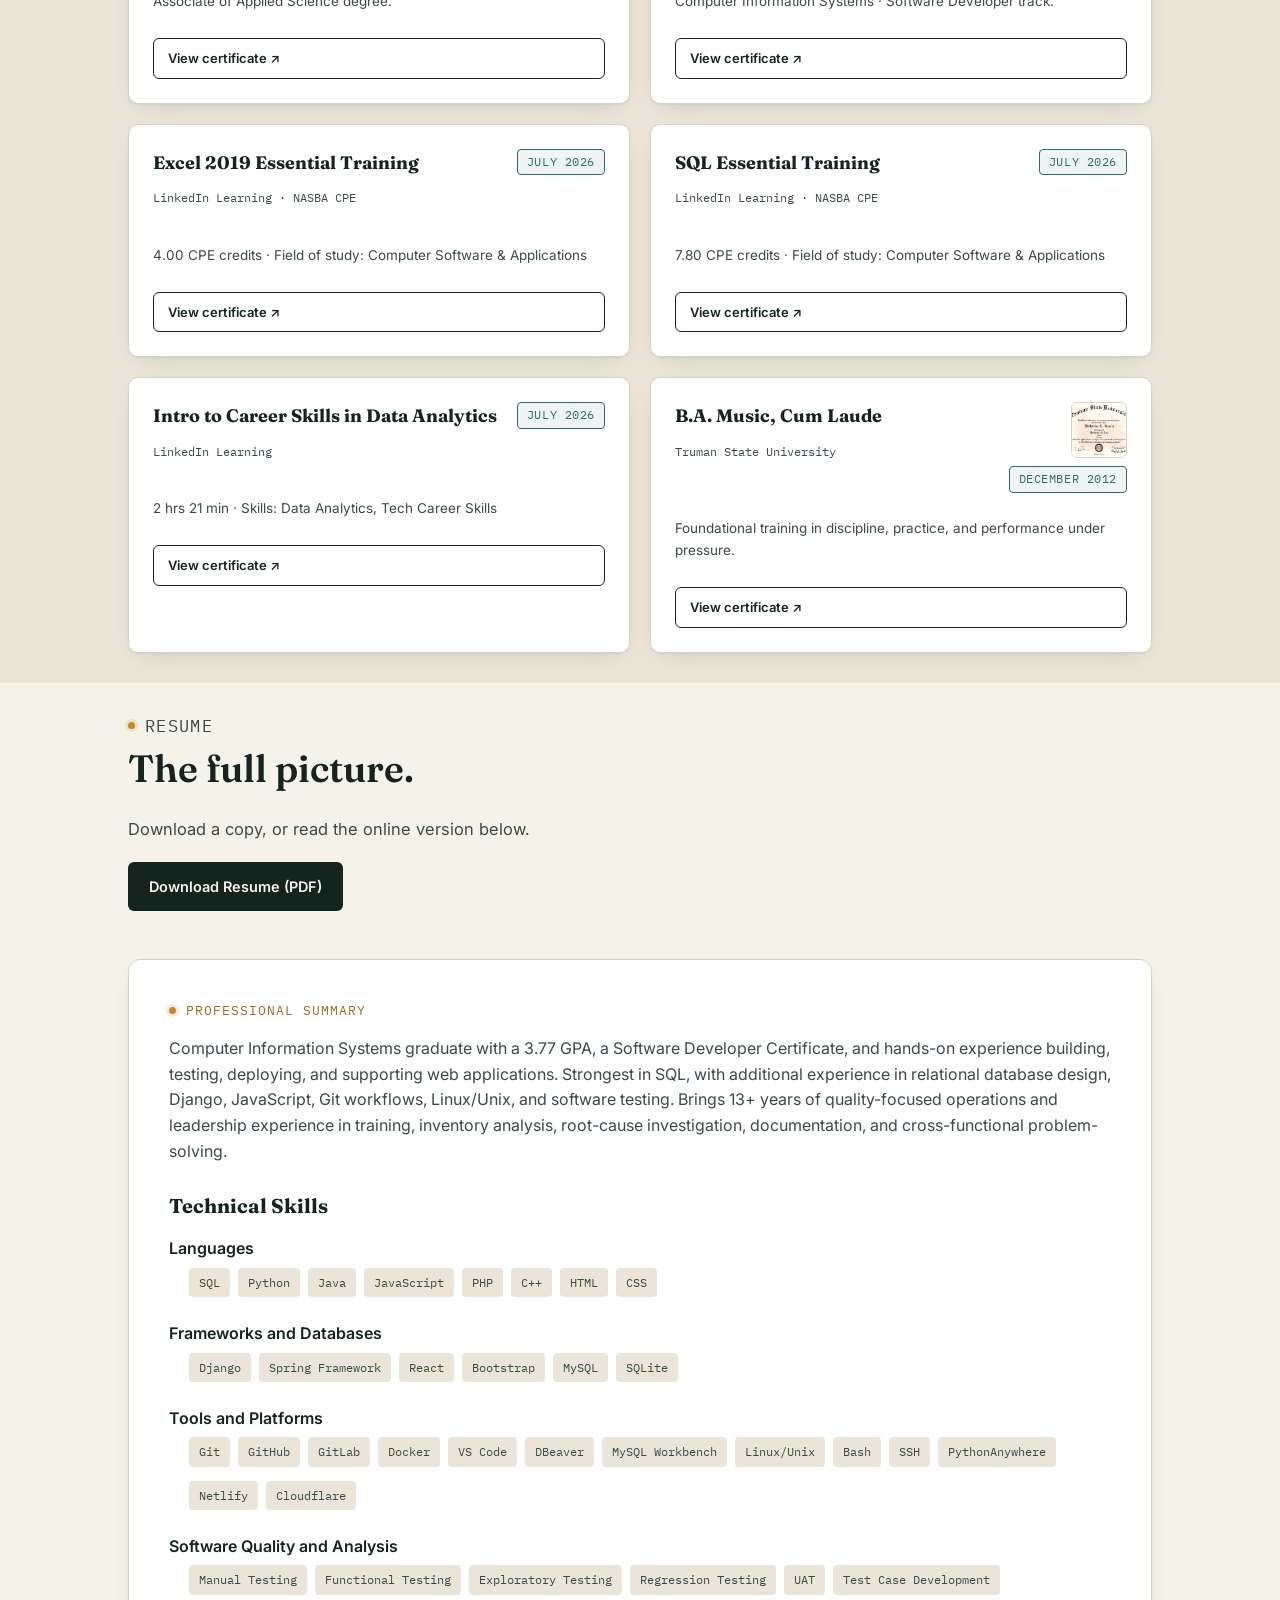
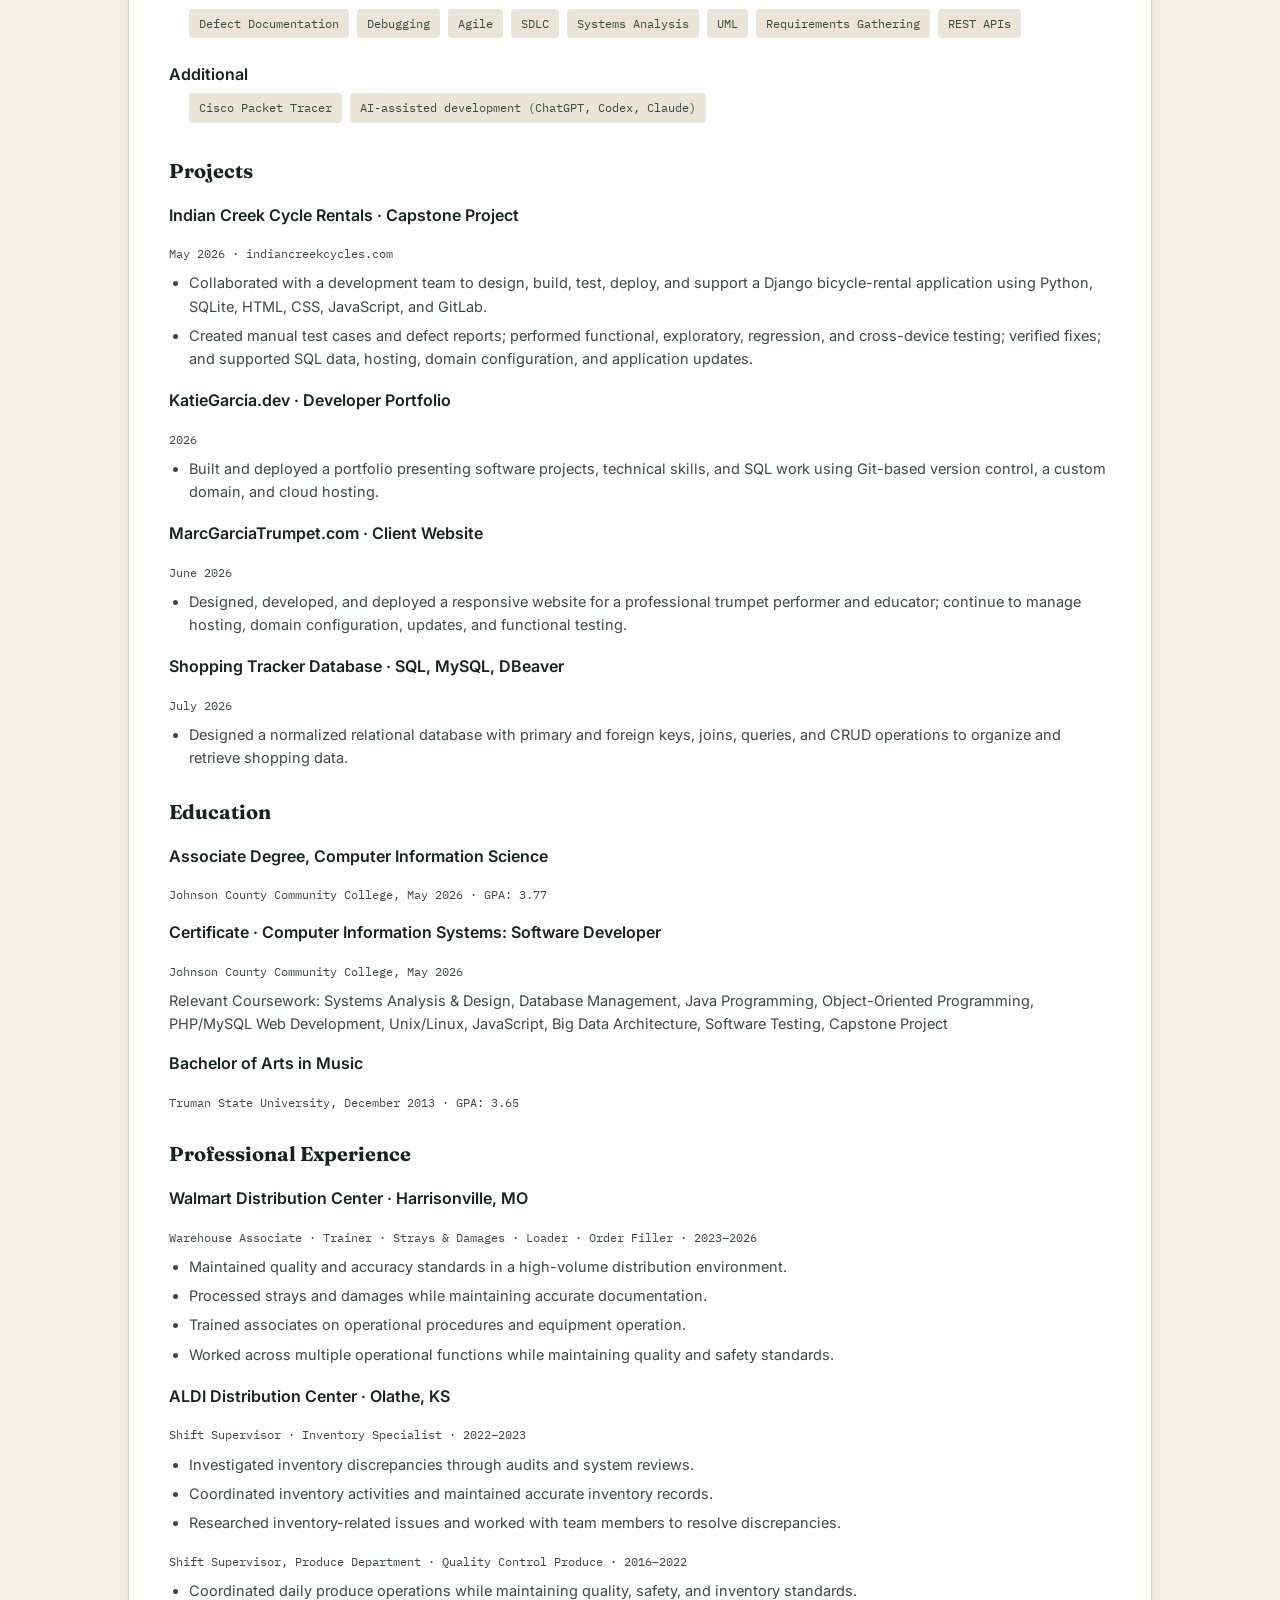
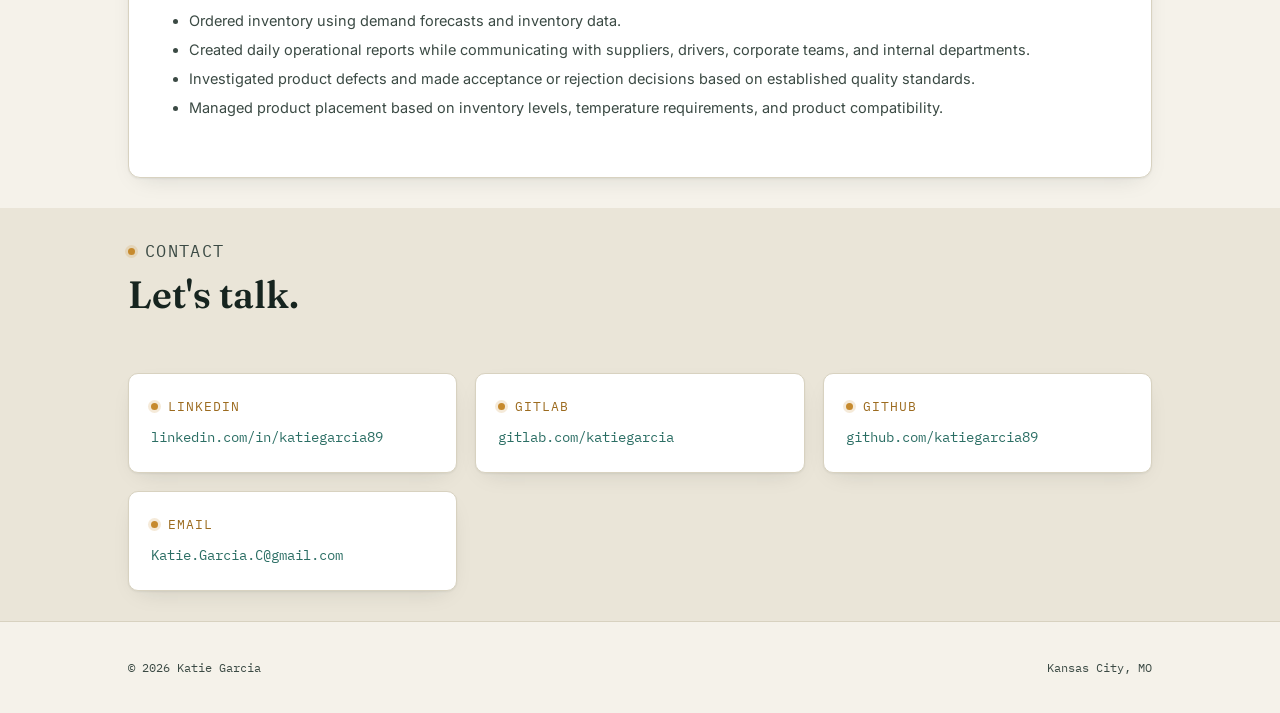
==== commit 1db7879b: "fixed a url link and changed css" ====
--- a/index.html
+++ b/index.html
@@ -1,574 +1,715 @@
 <!DOCTYPE html>
 <html lang="en">
+
 <head>
-<meta charset="UTF-8">
-<meta name="viewport" content="width=device-width, initial-scale=1.0">
-<title>Katie Garcia · QA Analyst &amp; Web Developer</title>
-<meta name="description" content="Portfolio of Katie Garcia, aspiring QA Analyst and technology professional. Web development, SQL, Excel, and software quality projects.">
-<link rel="stylesheet" href="style.css">
+  <meta charset="UTF-8">
+  <meta name="viewport" content="width=device-width, initial-scale=1.0">
+  <title>Katie Garcia · QA Analyst &amp; Web Developer</title>
+  <meta name="description"
+    content="Portfolio of Katie Garcia, aspiring QA Analyst and technology professional. Web development, SQL, Excel, and software quality projects.">
+  <link rel="stylesheet" href="style.css">
 </head>
+
 <body>
 
-<nav class="site-nav">
-  <div class="wrap">
-    <div class="brand">Katie Garcia<small>QA Analyst · Web Developer</small></div>
-    <div class="nav-links">
-      <a href="#about">About</a>
-      <a href="#strengths">Strengths</a>
-      <a href="#projects">Projects</a>
-      <a href="#sql">SQL</a>
-      <a href="#excel">Excel/BI</a>
-      <a href="#qa">QA</a>
-      <a href="#certifications">Certifications</a>
-      <a href="#resume">Resume</a>
-      <a href="#contact">Contact</a>
-    </div>
-  </div>
-</nav>
-<!-- HOME -->
-<header class="hero" id="home">
-  <div class="wrap">
-    <div class="hero-grid">
+  <nav class="site-nav">
+    <div class="wrap">
+      <div class="brand"><em>Katie Garcia</em><small>QA Analyst · Web Developer</small></div>
+      <div class="nav-links">
+        <a href="#about">About</a>
+        <a href="#strengths">Strengths</a>
+        <a href="#projects">Projects</a>
+        <a href="#sql">SQL</a>
+        <a href="#excel">Excel/BI</a>
+        <a href="#qa">QA</a>
+        <a href="#certifications">Certifications</a>
+        <a href="#resume">Resume</a>
+        <a href="#contact">Contact</a>
+      </div>
+    </div>
+  </nav>
+  <!-- HOME -->
+  <header class="hero" id="home">
+    <div class="wrap">
+      <div class="hero-grid">
+        <div>
+          <p class="kicker">Kansas City, MO</p>
+          <!--<h1>Hi, I'm <em>Katie.</em><br>Creative, curious, and conscientious.</h1>-->
+          <h1>Hi, I'm Katie. <br> <span class="curious"> Curious, </span> <span class="creative">
+              <span>C</span><span>r</span><span>e</span><span>a</span><span>t</span><span>i</span><span>v</span><span>e</span></span>, <span class = "c" >C</span>onscientious.</h1>
+          <!--<h1>Hi, I'm <em>Katie Garcia.</em><br>QA-minded, web-obsessed, and detail-oriented.</h1>-->
+          <p class="lede">I'm an aspiring QA Analyst and technology professional with experience building websites,
+            working with SQL, Excel, and software projects. I enjoy solving problems and creating user-friendly
+            applications.</p>
+          <div class="btn-row">
+            <a class="btn btn-primary" href="#projects">View Projects</a>
+            <a class="btn btn-outline" href="assets/Katie_Garcia_Resume.pdf" download>Download Resume</a>
+          </div>
+        </div>
+        <div class="stack-card">
+          <h3>Core Stack</h3>
+          <ul class="skill-chips">
+            <li>SQL</li>
+            <li>Python</li>
+            <li>QA Testing</li>
+            <li>Git</li>
+            <li>MySQL</li>
+            <li>JavaScript</li>
+          </ul>
+        </div>
+      </div>
+    </div>
+  </header>
+
+  <!-- ABOUT -->
+  <section id="about">
+    <div class="wrap about-grid">
       <div>
-        <p class="kicker">Kansas City, MO</p>
-        <h1>Hi, I'm Katie Garcia.<br><em>QA-minded</em>, web-built, detail-obsessed.</h1>
-        <p class="lede">I'm an aspiring QA Analyst and technology professional with experience building websites, working with SQL, Excel, and software projects. I enjoy solving problems and creating user-friendly applications.</p>
-        <div class="btn-row">
-          <a class="btn btn-primary" href="#projects">View Projects</a>
-          <a class="btn btn-outline" href="assets/Katie_Garcia_Resume.pdf" download>Download Resume</a>
-        </div>
-      </div>
-      <div class="stack-card">
-        <h3>Core Stack</h3>
+        <p class="eyebrow">About Me</p>
+        <h2 class="section-title">From the warehouse floor to the QA queue.</h2>
+        <p>I recently completed my Associate degree in Computer Information Science. Before transitioning into
+          technology, I spent many years in warehouse operations, where I developed strong attention to detail, process
+          improvement skills, and experience training others. I'm now focused on building software quality, data
+          analysis, and web development skills, and I bring that same operational rigor to every test case, query, and
+          page I ship.</p>
+        <p>I studied music at Truman State before my path led me into tech, so I've always thought in terms of practice,
+          iteration, and getting the details right. Those habits translate directly into QA work.</p>
+      </div>
+      <div class="fact-card">
+        <h3>At a glance</h3>
+        <ul class="fact-list">
+          <li>A.A.S., Computer Information Science · Johnson County Community College, 2026 · GPA: 3.77</li>
+          <li>Certificate, CIS: Software Developer · Johnson County Community College, 2026</li>
+          <li>B.A. Music · Truman State University, December 2013</li>
+          <li>13+ years in quality-focused, fast-paced operations environments</li>
+          <li>Software Testing · UAT · Test Cases · Defect Documentation</li>
+          <li>SQL · MySQL · GitLab · HTML/CSS/JavaScript · Excel</li>
+        </ul>
+      </div>
+    </div>
+  </section>
+
+  <!-- STRENGTHS -->
+  <section id="strengths" style="background:var(--paper-dim);">
+    <div class="wrap">
+      <div class="section-head">
+        <p class="eyebrow">CliftonStrengths</p>
+        <h2 class="section-title">How I naturally work.</h2>
+        <p>My top five CliftonStrengths (Gallup) themes. Two of them map directly onto QA work: diagnosing what's wrong
+          and helping people improve.</p>
+      </div>
+      <div class="card-grid">
+        <div class="mini-card">
+          <p class="num">01</p>
+          <h4>Restorative</h4>
+          <p>Drawn to problems: good at spotting what's broken and working through it methodically until it's fixed.</p>
+        </div>
+        <div class="mini-card">
+          <p class="num">02</p>
+          <h4>Developer</h4>
+          <p>Notices small signs of progress in people and gets energy from helping others grow and improve.</p>
+        </div>
+        <div class="mini-card">
+          <p class="num">03</p>
+          <h4>Adaptability</h4>
+          <p>Comfortable going with the flow and adjusting as things change, rather than needing a fixed plan.</p>
+        </div>
+        <div class="mini-card">
+          <p class="num">04</p>
+          <h4>Ideation</h4>
+          <p>Energized by ideas: quick to spot connections between things that don't obviously relate.</p>
+        </div>
+        <div class="mini-card">
+          <p class="num">05</p>
+          <h4>Intellection</h4>
+          <p>Thinks things through deliberately and enjoys reflective, in-depth conversation.</p>
+        </div>
+      </div>
+      <div class="btn-row" style="margin-top:28px;">
+        <a class="btn btn-outline btn-sm" href="assets/CliftonStrengths_Gallup.pdf" target="_blank">View certificate
+          ↗</a>
+      </div>
+    </div>
+  </section>
+
+  <!-- PROJECTS -->
+  <section id="projects" style="background:var(--paper-dim);">
+    <div class="wrap">
+      <div class="section-head">
+        <p class="eyebrow">Projects</p>
+        <h2 class="section-title">Work that's actually live.</h2>
+        <p>Three shipped websites: designed, developed, deployed, and maintained end to end, including hosting and
+          domain management.</p>
+      </div>
+
+      <div class="project-grid">
+
+        <article class="project-card">
+          <div>
+            <div class="meta-row">
+              <span class="tag pass">Status: Deployed</span>
+              <span class="tag live">Capstone Project · May 2026</span>
+            </div>
+            <h3>Indian Creek Cycle Rentals</h3>
+            <p>A full bike-rental site built with a development team: browsing, trail guides, reviews, and booking flows
+              for a family bike rental business.</p>
+            <ul class="stack">
+              <li>SQL</li>
+              <li>GitLab</li>
+              <li>HTML/CSS/JS</li>
+              <li>QA Testing</li>
+              <li>Hosting &amp; Domain Mgmt</li>
+            </ul>
+            <div class="links">
+              <a href="projects/indian-creek.html">Case study →</a>
+              <a href="https://www.indiancreekcycles.com" target="_blank" rel="noopener">Live site ↗</a>
+              <a href="https://gitlab.com/katiegarcia/indian-creek-cycles" target="_blank" rel="noopener">GitLab ↗</a>
+              <a href="https://github.com/katiegarcia89/indian-creek-cycles" target="_blank" rel="noopener">GitHub ↗</a>
+            </div>
+          </div>
+        </article>
+
+        <article class="project-card">
+          <div>
+            <div class="meta-row">
+              <span class="tag pass">Status: Deployed</span>
+              <span class="tag live">Personal Site · June 2026</span>
+            </div>
+            <h3>Marc Garcia Trumpet</h3>
+            <p>A responsive site for a St. Louis trumpet performer, recording artist, and clinician. Designed, built,
+              and maintained solo, including hosting and domain configuration.</p>
+            <ul class="stack">
+              <li>HTML/CSS/JS</li>
+              <li>Audio Embeds</li>
+              <li>Responsive Design</li>
+              <li>Hosting &amp; Domain Mgmt</li>
+            </ul>
+            <div class="links">
+              <a href="projects/marc-garcia-trumpet.html">Case study →</a>
+              <a href="https://marcgarciatrumpet.com" target="_blank" rel="noopener">Live site ↗</a>
+              <a href="https://gitlab.com/katiegarcia/client-business-website" target="_blank" rel="noopener">GitLab
+                ↗</a>
+              <a href="https://github.com/katiegarcia89/client-business-website" target="_blank" rel="noopener">GitHub
+                ↗</a>
+            </div>
+          </div>
+        </article>
+
+        <article class="project-card">
+          <div>
+            <div class="meta-row">
+              <span class="tag pass">Status: Deployed</span>
+              <span class="tag wip">Personal Site</span>
+            </div>
+            <h3>Intentional Thoughts</h3>
+            <p>A personal site built to share celebrations with family: a lightweight, ongoing project with new sections
+              added as the family's story does.</p>
+            <ul class="stack">
+              <li>HTML/CSS</li>
+              <li>Hosting &amp; Domain Mgmt</li>
+            </ul>
+            <div class="links">
+              <a href="projects/intentional-thoughts.html">Case study →</a>
+              <a href="https://intentionalthoughts.com" target="_blank" rel="noopener">Live site ↗</a>
+              <a href="https://gitlab.com/katiegarcia/intentional-thoughts" target="_blank" rel="noopener">GitLab ↗</a>
+              <a href="https://github.com/katiegarcia89/intentional-thoughts" target="_blank" rel="noopener">GitHub
+                ↗</a>
+            </div>
+          </div>
+        </article>
+
+      </div>
+    </div>
+  </section>
+
+  <!-- SQL -->
+  <section id="sql">
+    <div class="wrap">
+      <div class="section-head">
+        <p class="eyebrow">SQL Portfolio</p>
+        <h2 class="section-title">Querying, checked twice.</h2>
+        <p>A normalized MySQL database built to compare pet product prices, delivery times, and availability across nine
+          retailers, designed, populated, and queried from the ground up.</p>
+      </div>
+
+      <div class="project-grid">
+        <article class="project-card">
+          <div>
+            <div class="meta-row">
+              <span class="tag pass">Status: Complete</span>
+              <span class="tag live">Personal Project · July 2026</span>
+            </div>
+            <h3>Shopping Tracker Database</h3>
+            <p>A relational database comparing pet product prices across nine retailers (Walmart, Petco, Chewy, Amazon,
+              and more). Built three normalized tables linked by primary and foreign keys, populated them with real
+              product and pricing data, then wrote queries ranging from basic filtering to window functions, CTEs, and
+              views to answer questions like which store is cheapest for a given product and which retailers offer the
+              fastest delivery.</p>
+            <ul class="stack">
+              <li>MySQL</li>
+              <li>Joins</li>
+              <li>Subqueries</li>
+              <li>CASE</li>
+              <li>Window Functions</li>
+              <li>CTEs</li>
+              <li>Views</li>
+            </ul>
+            <div class="links">
+              <a href="projects/shopping-tracker-database.html">Case study →</a>
+              <a href="https://gitlab.com/katiegarcia/pet-shopping-tracker-database" target="_blank"
+                rel="noopener">GitLab ↗</a>
+              <a href="https://github.com/katiegarcia89/pet-shopping-tracker-database" target="_blank"
+                rel="noopener">GitHub ↗</a>
+            </div>
+          </div>
+        </article>
+      </div>
+
+      <div class="card-grid" style="margin-top:32px;">
+        <div class="mini-card">
+          <p class="num">BASIC</p>
+          <h4>Basic Queries</h4>
+          <p>SELECT, WHERE, ORDER BY, and LIMIT: filtering products by category and food type, searching by keyword, and
+            sorting results.</p>
+        </div>
+        <div class="mini-card">
+          <p class="num">INTERMEDIATE</p>
+          <h4>Intermediate Queries</h4>
+          <p>INNER JOIN across all three tables plus COUNT, AVG, MIN, MAX, GROUP BY, and HAVING: average price per
+            store, product counts by category, and stores with the fastest average delivery.</p>
+        </div>
+        <div class="mini-card">
+          <p class="num">ADVANCED</p>
+          <h4>Advanced Queries</h4>
+          <p>Subqueries, CASE statements, a ROW_NUMBER() CTE to find the cheapest store per product, RANK() to rank
+            stores by average price, and a reusable ProductPriceComparison view.</p>
+        </div>
+      </div>
+    </div>
+  </section>
+
+  <!-- EXCEL / POWER BI -->
+  <section id="excel" style="background:var(--paper-dim);">
+    <div class="wrap">
+      <div class="section-head">
+        <p class="eyebrow">Excel &amp; Power BI</p>
+        <h2 class="section-title">Dashboards and data, made readable.</h2>
+        <p>Seven Power BI reports built on the Shopping Tracker Database, using the same pricing data from the SQL
+          project, turned into visual comparisons a non-technical stakeholder can scan at a glance.</p>
+      </div>
+
+      <div class="project-grid">
+        <article class="project-card">
+          <div>
+            <div class="meta-row">
+              <span class="tag live">In Progress · July 2026</span>
+            </div>
+            <h3>Pet Shopping Tracker · Power BI Dashboard</h3>
+            <p>Connected Power BI directly to the Shopping Tracker Database schema and built seven focused reports:
+              average price by brand, category, product, and store; product counts by category and by store; and a
+              sortable cheapest-store-by-product matrix.</p>
+            <ul class="stack">
+              <li>Power BI Desktop</li>
+              <li>Power Query</li>
+              <li>DAX</li>
+              <li>Data Modeling</li>
+              <li>Data Visualization</li>
+            </ul>
+            <div class="links">
+              <a href="projects/pet-shopping-tracker-power-bi.html">Case study →</a>
+              <a href="https://gitlab.com/katiegarcia/pet-shopping-tracker-power-bi-dashboard" target="_blank"
+                rel="noopener">GitLab ↗</a>
+              <a href="https://github.com/katiegarcia89/pet-shopping-tracker-power-bi-dashboard" target="_blank"
+                rel="noopener">GitHub ↗</a>
+            </div>
+          </div>
+        </article>
+      </div>
+
+      <div class="card-grid" style="margin-top:32px;">
+        <div class="mini-card">
+          <p class="num">PRICE</p>
+          <h4>Pricing Analysis</h4>
+          <p>Average price broken down by brand, category, and individual product, showing where the expensive brands
+            and categories actually are.</p>
+        </div>
+        <div class="mini-card">
+          <p class="num">STORE</p>
+          <h4>Store Comparison</h4>
+          <p>Average price per store and product counts per store: which retailers run cheap, and which carry the widest
+            selection.</p>
+        </div>
+        <div class="mini-card">
+          <p class="num">MATRIX</p>
+          <h4>Cheapest Store by Product</h4>
+          <p>A sortable table matching every product to its lowest recorded price, store, and estimated delivery time.
+          </p>
+        </div>
+      </div>
+    </div>
+  </section>
+
+  <!-- QA PORTFOLIO -->
+  <section id="qa">
+    <div class="wrap">
+      <div class="section-head">
+        <p class="eyebrow">QA Portfolio</p>
+        <h2 class="section-title">The evidence behind "it works."</h2>
+        <p>Revisiting the Indian Creek Cycle Rentals capstone from a tester's perspective: structured test cases,
+          exploratory sessions, documented defects, and regression tracking.</p>
+      </div>
+
+      <div class="project-grid">
+        <article class="project-card">
+          <div>
+            <div class="meta-row">
+              <span class="tag pass">Fixes Verified · July 2026</span>
+            </div>
+            <h3>Indian Creek Cycles · QA Testing</h3>
+            <p>An independent QA pass on Indian Creek Cycle Rentals, covering both the public site and the admin
+              features: 19 manual test cases, plus exploratory testing that surfaced six defects, from a revenue total
+              on the admin dashboard that didn't match its own breakdown page, to navigation that breaks at high browser
+              zoom. All six were fixed and passed regression testing.</p>
+            <ul class="stack">
+              <li>Manual Testing</li>
+              <li>Test Cases</li>
+              <li>Bug Reports</li>
+              <li>Exploratory Testing</li>
+              <li>Regression Testing</li>
+            </ul>
+            <div class="links">
+              <a href="projects/indian-creek-cycles-qa.html">Case study →</a>
+              <a href="https://gitlab.com/katiegarcia/indian-creek-cycles-qa" target="_blank" rel="noopener">GitLab
+                ↗</a>
+              <a href="https://github.com/katiegarcia89/indian-creek-cycles-qa" target="_blank" rel="noopener">GitHub
+                ↗</a>
+            </div>
+          </div>
+        </article>
+      </div>
+
+      <div class="card-grid" style="margin-top:32px;">
+        <div class="mini-card">
+          <p class="num">PLAN</p>
+          <h4>Test Plan</h4>
+          <p>Scope, testing approach, environments, and success criteria for the admin dashboard, bike/reservation
+            management, accessories, reviews, and role-based permissions.</p>
+        </div>
+        <div class="mini-card">
+          <p class="num">TC</p>
+          <h4>Test Cases</h4>
+          <p>19 manual test cases spanning smoke, functional, negative, responsive, accessibility, visual, and
+            regression testing, tracked in a structured spreadsheet.</p>
+        </div>
+        <div class="mini-card">
+          <p class="num">BUG</p>
+          <h4>Bug Reports</h4>
+          <p>Six defects documented with severity, steps to reproduce, expected vs. actual results, and suggested fixes,
+            from a dashboard metric miscount to accessibility issues at high browser zoom and with keyboard-only
+            navigation. All six fixed and verified.</p>
+        </div>
+        <div class="mini-card">
+          <p class="num">EXP</p>
+          <h4>Exploratory &amp; Regression</h4>
+          <p>An exploratory session charter plus targeted accessibility testing that surfaced six defects total, and a
+            completed regression cycle: 21/21 test cases passing, all six defects closed.</p>
+        </div>
+      </div>
+    </div>
+  </section>
+
+  <!-- CERTIFICATIONS -->
+  <section id="certifications" style="background:var(--paper-dim);">
+    <div class="wrap">
+      <div class="section-head">
+        <p class="eyebrow">Certifications</p>
+        <h2 class="section-title">Credentialed and current.</h2>
+      </div>
+      <div class="cert-grid">
+
+        <div class="cert-card">
+          <div class="cert-top">
+            <div>
+              <h4>A.A.S., Computer Information Systems</h4>
+              <p class="issuer">Johnson County Community College</p>
+            </div>
+            <div class="cert-top-right">
+              <img class="cert-thumb-sm" src="assets/Certificate_AAS_CIS.png"
+                alt="Johnson County Community College Associate of Applied Science, Computer Information Systems diploma"
+                loading="lazy">
+              <span class="tag pass">May 2026</span>
+            </div>
+          </div>
+          <p class="cert-meta">Associate of Applied Science degree.</p>
+          <a class="btn btn-outline btn-sm" href="assets/Certificate_AAS_CIS.jpg" target="_blank">View certificate ↗</a>
+        </div>
+
+        <div class="cert-card">
+          <div class="cert-top">
+            <div>
+              <h4>Certificate, CIS: Software Developer</h4>
+              <p class="issuer">Johnson County Community College</p>
+            </div>
+            <div class="cert-top-right">
+              <img class="cert-thumb-sm" src="assets/Certificate_CIS_Software_Developer.png"
+                alt="Johnson County Community College Certificate in Computer Information Systems, Software Developer"
+                loading="lazy">
+              <span class="tag pass">May 2026</span>
+            </div>
+          </div>
+          <p class="cert-meta">Computer Information Systems · Software Developer track.</p>
+          <a class="btn btn-outline btn-sm" href="assets/Certificate_CIS_Software_Developer.jpg" target="_blank">View
+            certificate ↗</a>
+        </div>
+
+        <div class="cert-card">
+          <div class="cert-top">
+            <div>
+              <h4>Excel 2019 Essential Training</h4>
+              <p class="issuer">LinkedIn Learning · NASBA CPE</p>
+            </div>
+            <span class="tag pass">July 2026</span>
+          </div>
+          <p class="cert-meta">4.00 CPE credits · Field of study: Computer Software &amp; Applications</p>
+          <a class="btn btn-outline btn-sm" href="assets/Certificate_Excel_2019.pdf" target="_blank">View certificate
+            ↗</a>
+        </div>
+
+        <div class="cert-card">
+          <div class="cert-top">
+            <div>
+              <h4>SQL Essential Training</h4>
+              <p class="issuer">LinkedIn Learning · NASBA CPE</p>
+            </div>
+            <span class="tag pass">July 2026</span>
+          </div>
+          <p class="cert-meta">7.80 CPE credits · Field of study: Computer Software &amp; Applications</p>
+          <a class="btn btn-outline btn-sm" href="assets/Certificate_SQL.pdf" target="_blank">View certificate ↗</a>
+        </div>
+
+        <div class="cert-card">
+          <div class="cert-top">
+            <div>
+              <h4>Intro to Career Skills in Data Analytics</h4>
+              <p class="issuer">LinkedIn Learning</p>
+            </div>
+            <span class="tag pass">July 2026</span>
+          </div>
+          <p class="cert-meta">2 hrs 21 min · Skills: Data Analytics, Tech Career Skills</p>
+          <a class="btn btn-outline btn-sm" href="assets/Certificate_Data_Analytics_2022.pdf" target="_blank">View
+            certificate ↗</a>
+        </div>
+
+        <div class="cert-card">
+          <div class="cert-top">
+            <div>
+              <h4>B.A. Music, Cum Laude</h4>
+              <p class="issuer">Truman State University</p>
+            </div>
+            <div class="cert-top-right">
+              <img class="cert-thumb-sm" src="assets/cert-truman-ba-music.png"
+                alt="Truman State University Bachelor of Arts in Music diploma, cum laude" loading="lazy">
+              <span class="tag pass">December 2012</span>
+            </div>
+          </div>
+          <p class="cert-meta">Foundational training in discipline, practice, and performance under pressure.</p>
+          <a class="btn btn-outline btn-sm" href="assets/Certificate_Truman_BA_Music.jpg" target="_blank">View
+            certificate ↗</a>
+        </div>
+
+      </div>
+    </div>
+  </section>
+
+  <!-- RESUME -->
+  <section id="resume">
+    <div class="wrap">
+      <div class="section-head">
+        <p class="eyebrow">Resume</p>
+        <h2 class="section-title">The full picture.</h2>
+        <p>Download a copy, or read the online version below.</p>
+        <div class="btn-row" style="margin-top:20px;">
+          <a class="btn btn-primary" href="assets/Katie_Garcia_Resume.pdf" download>Download Resume (PDF)</a>
+        </div>
+      </div>
+
+      <div class="resume-box">
+        <p class="eyebrow" style="margin-bottom:4px;">Professional Summary</p>
+        <p style="color:var(--ink-soft);">Computer Information Systems graduate with a 3.77 GPA, a Software Developer
+          Certificate, and hands-on experience building, testing, deploying, and supporting web applications. Strongest
+          in SQL, with additional experience in relational database design, Django, JavaScript, Git workflows,
+          Linux/Unix, and software testing. Brings 13+ years of quality-focused operations and leadership experience in
+          training, inventory analysis, root-cause investigation, documentation, and cross-functional problem-solving.
+        </p>
+
+        <h3>Technical Skills</h3>
+        <p style="font-weight:600;color:var(--ink);margin:14px 0 6px;">Languages</p>
         <ul class="skill-chips">
-          <li>SQL</li><li>Python</li><li>QA Testing</li><li>Git</li><li>MySQL</li><li>JavaScript</li>
-        </ul>
-      </div>
-    </div>
-  </div>
-</header>
-
-<!-- ABOUT -->
-<section id="about">
-  <div class="wrap about-grid">
-    <div>
-      <p class="eyebrow">About Me</p>
-      <h2 class="section-title">From the warehouse floor to the QA queue.</h2>
-      <p>I recently completed my Associate degree in Computer Information Science. Before transitioning into technology, I spent many years in warehouse operations, where I developed strong attention to detail, process improvement skills, and experience training others. I'm now focused on building software quality, data analysis, and web development skills, and I bring that same operational rigor to every test case, query, and page I ship.</p>
-      <p>I studied music at Truman State before my path led me into tech, so I've always thought in terms of practice, iteration, and getting the details right. Those habits translate directly into QA work.</p>
-    </div>
-    <div class="fact-card">
-      <h3>At a glance</h3>
-      <ul class="fact-list">
-        <li>A.A.S., Computer Information Science · Johnson County Community College, 2026 · GPA: 3.77</li>
-        <li>Certificate, CIS: Software Developer · Johnson County Community College, 2026</li>
-        <li>B.A. Music · Truman State University, December 2013</li>
-        <li>13+ years in quality-focused, fast-paced operations environments</li>
-        <li>Software Testing · UAT · Test Cases · Defect Documentation</li>
-        <li>SQL · MySQL · GitLab · HTML/CSS/JavaScript · Excel</li>
-      </ul>
-    </div>
-  </div>
-</section>
-
-<!-- STRENGTHS -->
-<section id="strengths" style="background:var(--paper-dim);">
-  <div class="wrap">
-    <div class="section-head">
-      <p class="eyebrow">CliftonStrengths</p>
-      <h2 class="section-title">How I naturally work.</h2>
-      <p>My top five CliftonStrengths (Gallup) themes. Two of them map directly onto QA work: diagnosing what's wrong and helping people improve.</p>
-    </div>
-    <div class="card-grid">
-      <div class="mini-card">
-        <p class="num">01</p>
-        <h4>Restorative</h4>
-        <p>Drawn to problems: good at spotting what's broken and working through it methodically until it's fixed.</p>
-      </div>
-      <div class="mini-card">
-        <p class="num">02</p>
-        <h4>Developer</h4>
-        <p>Notices small signs of progress in people and gets energy from helping others grow and improve.</p>
-      </div>
-      <div class="mini-card">
-        <p class="num">03</p>
-        <h4>Adaptability</h4>
-        <p>Comfortable going with the flow and adjusting as things change, rather than needing a fixed plan.</p>
-      </div>
-      <div class="mini-card">
-        <p class="num">04</p>
-        <h4>Ideation</h4>
-        <p>Energized by ideas: quick to spot connections between things that don't obviously relate.</p>
-      </div>
-      <div class="mini-card">
-        <p class="num">05</p>
-        <h4>Intellection</h4>
-        <p>Thinks things through deliberately and enjoys reflective, in-depth conversation.</p>
-      </div>
-    </div>
-    <div class="btn-row" style="margin-top:28px;">
-      <a class="btn btn-outline btn-sm" href="assets/CliftonStrengths_Gallup.pdf" target="_blank">View certificate ↗</a>
-    </div>
-  </div>
-</section>
-
-<!-- PROJECTS -->
-<section id="projects" style="background:var(--paper-dim);">
-  <div class="wrap">
-    <div class="section-head">
-      <p class="eyebrow">Projects</p>
-      <h2 class="section-title">Work that's actually live.</h2>
-      <p>Three shipped websites: designed, developed, deployed, and maintained end to end, including hosting and domain management.</p>
-    </div>
-
-    <div class="project-grid">
-
-      <article class="project-card">
-        <div>
-          <div class="meta-row">
-            <span class="tag pass">Status: Deployed</span>
-            <span class="tag live">Capstone Project · May 2026</span>
-          </div>
-          <h3>Indian Creek Cycle Rentals</h3>
-          <p>A full bike-rental site built with a development team: browsing, trail guides, reviews, and booking flows for a family bike rental business.</p>
-          <ul class="stack">
-            <li>SQL</li><li>GitLab</li><li>HTML/CSS/JS</li><li>QA Testing</li><li>Hosting &amp; Domain Mgmt</li>
-          </ul>
-          <div class="links">
-            <a href="projects/indian-creek.html">Case study →</a>
-            <a href="https://www.indiancreekcycles.com" target="_blank" rel="noopener">Live site ↗</a>
-            <a href="https://gitlab.com/katiegarcia/indian-creek-cycles" target="_blank" rel="noopener">GitLab ↗</a>
-            <a href="https://github.com/katiegarcia89/indian-creek-cycles" target="_blank" rel="noopener">GitHub ↗</a>
-          </div>
-        </div>
-      </article>
-
-      <article class="project-card">
-        <div>
-          <div class="meta-row">
-            <span class="tag pass">Status: Deployed</span>
-            <span class="tag live">Personal Site · June 2026</span>
-          </div>
-          <h3>Marc Garcia Trumpet</h3>
-          <p>A responsive site for a St. Louis trumpet performer, recording artist, and clinician. Designed, built, and maintained solo, including hosting and domain configuration.</p>
-          <ul class="stack">
-            <li>HTML/CSS/JS</li><li>Audio Embeds</li><li>Responsive Design</li><li>Hosting &amp; Domain Mgmt</li>
-          </ul>
-          <div class="links">
-            <a href="projects/marc-garcia-trumpet.html">Case study →</a>
-            <a href="https://marcgarciatrumpet.com" target="_blank" rel="noopener">Live site ↗</a>
-            <a href="https://gitlab.com/katiegarcia/client-business-website" target="_blank" rel="noopener">GitLab ↗</a>
-            <a href="https://github.com/katiegarcia89/client-business-website" target="_blank" rel="noopener">GitHub ↗</a>
-          </div>
-        </div>
-      </article>
-
-      <article class="project-card">
-        <div>
-          <div class="meta-row">
-            <span class="tag pass">Status: Deployed</span>
-            <span class="tag wip">Personal Site</span>
-          </div>
-          <h3>Intentional Thoughts</h3>
-          <p>A personal site built to share celebrations with family: a lightweight, ongoing project with new sections added as the family's story does.</p>
-          <ul class="stack">
-            <li>HTML/CSS</li><li>Hosting &amp; Domain Mgmt</li>
-          </ul>
-          <div class="links">
-            <a href="projects/intentional-thoughts.html">Case study →</a>
-            <a href="https://intentionalthoughts.com" target="_blank" rel="noopener">Live site ↗</a>
-            <a href="https://gitlab.com/katiegarcia/intentional-thoughts" target="_blank" rel="noopener">GitLab ↗</a>
-            <a href="https://github.com/katiegarcia89/intentional-thoughts" target="_blank" rel="noopener">GitHub ↗</a>
-          </div>
-        </div>
-      </article>
-
-    </div>
-  </div>
-</section>
-
-<!-- SQL -->
-<section id="sql">
-  <div class="wrap">
-    <div class="section-head">
-      <p class="eyebrow">SQL Portfolio</p>
-      <h2 class="section-title">Querying, checked twice.</h2>
-      <p>A normalized MySQL database built to compare pet product prices, delivery times, and availability across nine retailers, designed, populated, and queried from the ground up.</p>
-    </div>
-
-    <div class="project-grid">
-      <article class="project-card">
-        <div>
-          <div class="meta-row">
-            <span class="tag pass">Status: Complete</span>
-            <span class="tag live">Personal Project · July 2026</span>
-          </div>
-          <h3>Shopping Tracker Database</h3>
-          <p>A relational database comparing pet product prices across nine retailers (Walmart, Petco, Chewy, Amazon, and more). Built three normalized tables linked by primary and foreign keys, populated them with real product and pricing data, then wrote queries ranging from basic filtering to window functions, CTEs, and views to answer questions like which store is cheapest for a given product and which retailers offer the fastest delivery.</p>
-          <ul class="stack">
-            <li>MySQL</li><li>Joins</li><li>Subqueries</li><li>CASE</li><li>Window Functions</li><li>CTEs</li><li>Views</li>
-          </ul>
-          <div class="links">
-            <a href="projects/shopping-tracker-database.html">Case study →</a>
-            <a href="https://gitlab.com/katiegarcia/pet-shopping-tracker-database" target="_blank" rel="noopener">GitLab ↗</a>
-            <a href="https://github.com/katiegarcia89/pet-shopping-tracker-database" target="_blank" rel="noopener">GitHub ↗</a>
-          </div>
-        </div>
-      </article>
-    </div>
-
-    <div class="card-grid" style="margin-top:32px;">
-      <div class="mini-card">
-        <p class="num">BASIC</p>
-        <h4>Basic Queries</h4>
-        <p>SELECT, WHERE, ORDER BY, and LIMIT: filtering products by category and food type, searching by keyword, and sorting results.</p>
-      </div>
-      <div class="mini-card">
-        <p class="num">INTERMEDIATE</p>
-        <h4>Intermediate Queries</h4>
-        <p>INNER JOIN across all three tables plus COUNT, AVG, MIN, MAX, GROUP BY, and HAVING: average price per store, product counts by category, and stores with the fastest average delivery.</p>
-      </div>
-      <div class="mini-card">
-        <p class="num">ADVANCED</p>
-        <h4>Advanced Queries</h4>
-        <p>Subqueries, CASE statements, a ROW_NUMBER() CTE to find the cheapest store per product, RANK() to rank stores by average price, and a reusable ProductPriceComparison view.</p>
-      </div>
-    </div>
-  </div>
-</section>
-
-<!-- EXCEL / POWER BI -->
-<section id="excel" style="background:var(--paper-dim);">
-  <div class="wrap">
-    <div class="section-head">
-      <p class="eyebrow">Excel &amp; Power BI</p>
-      <h2 class="section-title">Dashboards and data, made readable.</h2>
-      <p>Seven Power BI reports built on the Shopping Tracker Database, using the same pricing data from the SQL project, turned into visual comparisons a non-technical stakeholder can scan at a glance.</p>
-    </div>
-
-    <div class="project-grid">
-      <article class="project-card">
-        <div>
-          <div class="meta-row">
-            <span class="tag live">In Progress · July 2026</span>
-          </div>
-          <h3>Pet Shopping Tracker · Power BI Dashboard</h3>
-          <p>Connected Power BI directly to the Shopping Tracker Database schema and built seven focused reports: average price by brand, category, product, and store; product counts by category and by store; and a sortable cheapest-store-by-product matrix.</p>
-          <ul class="stack">
-            <li>Power BI Desktop</li><li>Power Query</li><li>DAX</li><li>Data Modeling</li><li>Data Visualization</li>
-          </ul>
-          <div class="links">
-            <a href="projects/pet-shopping-tracker-power-bi.html">Case study →</a>
-            <a href="https://gitlab.com/katiegarcia/pet-shopping-tracker-power-bi-dashboard" target="_blank" rel="noopener">GitLab ↗</a>
-            <a href="https://github.com/katiegarcia89/pet-shopping-tracker-power-bi-dashboard" target="_blank" rel="noopener">GitHub ↗</a>
-          </div>
-        </div>
-      </article>
-    </div>
-
-    <div class="card-grid" style="margin-top:32px;">
-      <div class="mini-card">
-        <p class="num">PRICE</p>
-        <h4>Pricing Analysis</h4>
-        <p>Average price broken down by brand, category, and individual product, showing where the expensive brands and categories actually are.</p>
-      </div>
-      <div class="mini-card">
-        <p class="num">STORE</p>
-        <h4>Store Comparison</h4>
-        <p>Average price per store and product counts per store: which retailers run cheap, and which carry the widest selection.</p>
-      </div>
-      <div class="mini-card">
-        <p class="num">MATRIX</p>
-        <h4>Cheapest Store by Product</h4>
-        <p>A sortable table matching every product to its lowest recorded price, store, and estimated delivery time.</p>
-      </div>
-    </div>
-  </div>
-</section>
-
-<!-- QA PORTFOLIO -->
-<section id="qa">
-  <div class="wrap">
-    <div class="section-head">
-      <p class="eyebrow">QA Portfolio</p>
-      <h2 class="section-title">The evidence behind "it works."</h2>
-      <p>Revisiting the Indian Creek Cycle Rentals capstone from a tester's perspective: structured test cases, exploratory sessions, documented defects, and regression tracking.</p>
-    </div>
-
-    <div class="project-grid">
-      <article class="project-card">
-        <div>
-          <div class="meta-row">
-            <span class="tag pass">Fixes Verified · July 2026</span>
-          </div>
-          <h3>Indian Creek Cycles · QA Testing</h3>
-          <p>An independent QA pass on Indian Creek Cycle Rentals, covering both the public site and the admin features: 19 manual test cases, plus exploratory testing that surfaced six defects, from a revenue total on the admin dashboard that didn't match its own breakdown page, to navigation that breaks at high browser zoom. All six were fixed and passed regression testing.</p>
-          <ul class="stack">
-            <li>Manual Testing</li><li>Test Cases</li><li>Bug Reports</li><li>Exploratory Testing</li><li>Regression Testing</li>
-          </ul>
-          <div class="links">
-            <a href="projects/indian-creek-cycles-qa.html">Case study →</a>
-            <a href="https://gitlab.com/katiegarcia/indian-creek-cycles-qa" target="_blank" rel="noopener">GitLab ↗</a>
-            <a href="https://github.com/katiegarcia89/indian-creek-cycles-qa" target="_blank" rel="noopener">GitHub ↗</a>
-          </div>
-        </div>
-      </article>
-    </div>
-
-    <div class="card-grid" style="margin-top:32px;">
-      <div class="mini-card">
-        <p class="num">PLAN</p>
-        <h4>Test Plan</h4>
-        <p>Scope, testing approach, environments, and success criteria for the admin dashboard, bike/reservation management, accessories, reviews, and role-based permissions.</p>
-      </div>
-      <div class="mini-card">
-        <p class="num">TC</p>
-        <h4>Test Cases</h4>
-        <p>19 manual test cases spanning smoke, functional, negative, responsive, accessibility, visual, and regression testing, tracked in a structured spreadsheet.</p>
-      </div>
-      <div class="mini-card">
-        <p class="num">BUG</p>
-        <h4>Bug Reports</h4>
-        <p>Six defects documented with severity, steps to reproduce, expected vs. actual results, and suggested fixes, from a dashboard metric miscount to accessibility issues at high browser zoom and with keyboard-only navigation. All six fixed and verified.</p>
-      </div>
-      <div class="mini-card">
-        <p class="num">EXP</p>
-        <h4>Exploratory &amp; Regression</h4>
-        <p>An exploratory session charter plus targeted accessibility testing that surfaced six defects total, and a completed regression cycle: 21/21 test cases passing, all six defects closed.</p>
-      </div>
-    </div>
-  </div>
-</section>
-
-<!-- CERTIFICATIONS -->
-<section id="certifications" style="background:var(--paper-dim);">
-  <div class="wrap">
-    <div class="section-head">
-      <p class="eyebrow">Certifications</p>
-      <h2 class="section-title">Credentialed and current.</h2>
-    </div>
-    <div class="cert-grid">
-
-      <div class="cert-card">
-        <div class="cert-top">
-          <div>
-            <h4>A.A.S., Computer Information Systems</h4>
-            <p class="issuer">Johnson County Community College</p>
-          </div>
-          <div class="cert-top-right">
-            <img class="cert-thumb-sm" src="assets/Certificate_AAS_CIS.png" alt="Johnson County Community College Associate of Applied Science, Computer Information Systems diploma" loading="lazy">
-            <span class="tag pass">May 2026</span>
-          </div>
-        </div>
-        <p class="cert-meta">Associate of Applied Science degree.</p>
-        <a class="btn btn-outline btn-sm" href="assets/Certificate_AAS_CIS.jpg" target="_blank">View certificate ↗</a>
-      </div>
-
-      <div class="cert-card">
-        <div class="cert-top">
-          <div>
-            <h4>Certificate, CIS: Software Developer</h4>
-            <p class="issuer">Johnson County Community College</p>
-          </div>
-          <div class="cert-top-right">
-            <img class="cert-thumb-sm" src="assets/Certificate_CIS_Software_Developer.png" alt="Johnson County Community College Certificate in Computer Information Systems, Software Developer" loading="lazy">
-            <span class="tag pass">May 2026</span>
-          </div>
-        </div>
-        <p class="cert-meta">Computer Information Systems · Software Developer track.</p>
-        <a class="btn btn-outline btn-sm" href="assets/Certificate_CIS_Software_Developer.jpg" target="_blank">View certificate ↗</a>
-      </div>
-
-      <div class="cert-card">
-        <div class="cert-top">
-          <div>
-            <h4>Excel 2019 Essential Training</h4>
-            <p class="issuer">LinkedIn Learning · NASBA CPE</p>
-          </div>
-          <span class="tag pass">July 2026</span>
-        </div>
-        <p class="cert-meta">4.00 CPE credits · Field of study: Computer Software &amp; Applications</p>
-        <a class="btn btn-outline btn-sm" href="assets/Certificate_Excel_2019.pdf" target="_blank">View certificate ↗</a>
-      </div>
-
-      <div class="cert-card">
-        <div class="cert-top">
-          <div>
-            <h4>SQL Essential Training</h4>
-            <p class="issuer">LinkedIn Learning · NASBA CPE</p>
-          </div>
-          <span class="tag pass">July 2026</span>
-        </div>
-        <p class="cert-meta">7.80 CPE credits · Field of study: Computer Software &amp; Applications</p>
-        <a class="btn btn-outline btn-sm" href="assets/Certificate_SQL.pdf" target="_blank">View certificate ↗</a>
-      </div>
-
-      <div class="cert-card">
-        <div class="cert-top">
-          <div>
-            <h4>Intro to Career Skills in Data Analytics</h4>
-            <p class="issuer">LinkedIn Learning</p>
-          </div>
-          <span class="tag pass">July 2026</span>
-        </div>
-        <p class="cert-meta">2 hrs 21 min · Skills: Data Analytics, Tech Career Skills</p>
-        <a class="btn btn-outline btn-sm" href="assets/Certificate_Data_Analytics_2022.pdf" target="_blank">View certificate ↗</a>
-      </div>
-
-      <div class="cert-card">
-        <div class="cert-top">
-          <div>
-            <h4>B.A. Music, Cum Laude</h4>
-            <p class="issuer">Truman State University</p>
-          </div>
-          <div class="cert-top-right">
-            <img class="cert-thumb-sm" src="assets/cert-truman-ba-music.png" alt="Truman State University Bachelor of Arts in Music diploma, cum laude" loading="lazy">
-            <span class="tag pass">December 2012</span>
-          </div>
-        </div>
-        <p class="cert-meta">Foundational training in discipline, practice, and performance under pressure.</p>
-        <a class="btn btn-outline btn-sm" href="assets/Certificate_Truman_BA_Music.jpg" target="_blank">View certificate ↗</a>
-      </div>
-
-    </div>
-  </div>
-</section>
-
-<!-- RESUME -->
-<section id="resume">
-  <div class="wrap">
-    <div class="section-head">
-      <p class="eyebrow">Resume</p>
-      <h2 class="section-title">The full picture.</h2>
-      <p>Download a copy, or read the online version below.</p>
-      <div class="btn-row" style="margin-top:20px;">
-        <a class="btn btn-primary" href="assets/Katie_Garcia_Resume.pdf" download>Download Resume (PDF)</a>
-      </div>
-    </div>
-
-    <div class="resume-box">
-      <p class="eyebrow" style="margin-bottom:4px;">Professional Summary</p>
-      <p style="color:var(--ink-soft);">Computer Information Systems graduate with a 3.77 GPA, a Software Developer Certificate, and hands-on experience building, testing, deploying, and supporting web applications. Strongest in SQL, with additional experience in relational database design, Django, JavaScript, Git workflows, Linux/Unix, and software testing. Brings 13+ years of quality-focused operations and leadership experience in training, inventory analysis, root-cause investigation, documentation, and cross-functional problem-solving.</p>
-
-      <h3>Technical Skills</h3>
-      <p style="font-weight:600;color:var(--ink);margin:14px 0 6px;">Languages</p>
-      <ul class="skill-chips">
-        <li>SQL</li><li>Python</li><li>Java</li><li>JavaScript</li><li>PHP</li><!--<li>TypeScript</li>--><li>C++</li><li>HTML</li><li>CSS</li>
-      </ul>
-      <p style="font-weight:600;color:var(--ink);margin:14px 0 6px;">Frameworks and Databases</p>
-      <ul class="skill-chips">
-        <li>Django</li><li>Spring Framework</li><li>React</li><li>Bootstrap</li><li>MySQL</li><li>SQLite</li>
-      </ul>
-      <p style="font-weight:600;color:var(--ink);margin:14px 0 6px;">Tools and Platforms</p>
-      <ul class="skill-chips">
-        <li>Git</li><li>GitHub</li><li>GitLab</li><li>Docker</li><li>VS Code</li><li>DBeaver</li><li>MySQL Workbench</li>
-        <li>Linux/Unix</li><li>Bash</li><li>SSH</li><li>PythonAnywhere</li><li>Netlify</li><li>Cloudflare</li>
-      </ul>
-      <p style="font-weight:600;color:var(--ink);margin:14px 0 6px;">Software Quality and Analysis</p>
-      <ul class="skill-chips">
-        <li>Manual Testing</li><li>Functional Testing</li><li>Exploratory Testing</li><li>Regression Testing</li><li>UAT</li>
-        <li>Test Case Development</li><li>Defect Documentation</li><li>Debugging</li><li>Agile</li><li>SDLC</li>
-        <li>Systems Analysis</li><li>UML</li><li>Requirements Gathering</li><li>REST APIs</li>
-      </ul>
-      <p style="font-weight:600;color:var(--ink);margin:14px 0 6px;">Additional</p>
-      <ul class="skill-chips">
-        <li>Cisco Packet Tracer</li><li>AI-assisted development (ChatGPT, Codex, Claude)</li>
-      </ul>
-
-      <h3>Projects</h3>
-      <p class="role">Indian Creek Cycle Rentals · Capstone Project</p>
-      <p class="role-meta">May 2026 · indiancreekcycles.com</p>
-      <ul>
-        <li>Collaborated with a development team to design, build, test, deploy, and support a Django bicycle-rental application using Python, SQLite, HTML, CSS, JavaScript, and GitLab.</li>
-        <li>Created manual test cases and defect reports; performed functional, exploratory, regression, and cross-device testing; verified fixes; and supported SQL data, hosting, domain configuration, and application updates.</li>
-      </ul>
-      <p class="role">KatieGarcia.dev · Developer Portfolio</p>
-      <p class="role-meta">2026</p>
-      <ul>
-        <li>Built and deployed a portfolio presenting software projects, technical skills, and SQL work using Git-based version control, a custom domain, and cloud hosting.</li>
-      </ul>
-      <p class="role">MarcGarciaTrumpet.com · Client Website</p>
-      <p class="role-meta">June 2026</p>
-      <ul>
-        <li>Designed, developed, and deployed a responsive website for a professional trumpet performer and educator; continue to manage hosting, domain configuration, updates, and functional testing.</li>
-      </ul>
-      <p class="role">Shopping Tracker Database · SQL, MySQL, DBeaver</p>
-      <p class="role-meta">July 2026</p>
-      <ul>
-        <li>Designed a normalized relational database with primary and foreign keys, joins, queries, and CRUD operations to organize and retrieve shopping data.</li>
-      </ul>
-
-      <h3>Education</h3>
-      <p class="role">Associate Degree, Computer Information Science</p>
-      <p class="role-meta">Johnson County Community College, May 2026 · GPA: 3.77</p>
-      <p class="role">Certificate · Computer Information Systems: Software Developer</p>
-      <p class="role-meta">Johnson County Community College, May 2026</p>
-      <p style="color:var(--ink-soft); font-size:14.5px; margin:6px 0 16px;">Relevant Coursework: Systems Analysis &amp; Design, Database Management, Java Programming, Object-Oriented Programming, PHP/MySQL Web Development, Unix/Linux, JavaScript, Big Data Architecture, Software Testing, Capstone Project</p>
-      <p class="role">Bachelor of Arts in Music</p>
-      <p class="role-meta">Truman State University, December 2013 · GPA: 3.65</p>
-
-      <h3>Professional Experience</h3>
-      <p class="role">Walmart Distribution Center · Harrisonville, MO</p>
-      <p class="role-meta">Warehouse Associate · Trainer · Strays &amp; Damages · Loader · Order Filler · 2023–2026</p>
-      <ul>
-        <li>Maintained quality and accuracy standards in a high-volume distribution environment.</li>
-        <li>Processed strays and damages while maintaining accurate documentation.</li>
-        <li>Trained associates on operational procedures and equipment operation.</li>
-        <li>Worked across multiple operational functions while maintaining quality and safety standards.</li>
-      </ul>
-      <p class="role">ALDI Distribution Center · Olathe, KS</p>
-      <p class="role-meta">Shift Supervisor · Inventory Specialist · 2022–2023</p>
-      <ul>
-        <li>Investigated inventory discrepancies through audits and system reviews.</li>
-        <li>Coordinated inventory activities and maintained accurate inventory records.</li>
-        <li>Researched inventory-related issues and worked with team members to resolve discrepancies.</li>
-      </ul>
-      <p class="role-meta">Shift Supervisor, Produce Department · Quality Control Produce · 2016–2022</p>
-      <ul>
-        <li>Coordinated daily produce operations while maintaining quality, safety, and inventory standards.</li>
-        <li>Ordered inventory using demand forecasts and inventory data.</li>
-        <li>Created daily operational reports while communicating with suppliers, drivers, corporate teams, and internal departments.</li>
-        <li>Investigated product defects and made acceptance or rejection decisions based on established quality standards.</li>
-        <li>Managed product placement based on inventory levels, temperature requirements, and product compatibility.</li>
-      </ul>
-    </div>
-  </div>
-</section>
-
-<!-- CONTACT -->
-<section id="contact" style="background:var(--paper-dim);">
-  <div class="wrap">
-    <div class="section-head">
-      <p class="eyebrow">Contact</p>
-      <h2 class="section-title">Let's talk.</h2>
-    </div>
-    <div class="contact-grid">
-      <div class="contact-card">
-        <p class="eyebrow" style="margin-bottom:8px;">LinkedIn</p>
-        <a href="https://www.linkedin.com/in/katiegarcia89" target="_blank" rel="noopener">linkedin.com/in/katiegarcia89</a>
-      </div>
-      <div class="contact-card">
-        <p class="eyebrow" style="margin-bottom:8px;">GitLab</p>
-        <a href="https://gitlab.com/katiegarcia" target="_blank" rel="noopener">gitlab.com/katiegarcia</a>
-      </div>
-      <div class="contact-card">
-        <p class="eyebrow" style="margin-bottom:8px;">GitHub</p>
-        <a href="https://github.com/katiegarcia89" target="_blank" rel="noopener">github.com/katiegarcia89</a>
-      </div>
-      <div class="contact-card">
-        <p class="eyebrow" style="margin-bottom:8px;">Email</p>
-        <a href="mailto:Katie.Garcia.C@gmail.com">Katie.Garcia.C@gmail.com</a>
-      </div>
-    </div>
-  </div>
-</section>
-
-<footer>
-  <div class="wrap" style="display:flex; justify-content:space-between; width:100%; flex-wrap:wrap; gap:10px;">
-    <span>© 2026 Katie Garcia</span>
-    <span>Kansas City, MO</span>
-  </div>
-</footer>
+          <li>SQL</li>
+          <li>Python</li>
+          <li>Java</li>
+          <li>JavaScript</li>
+          <li>PHP</li><!--<li>TypeScript</li>-->
+          <li>C++</li>
+          <li>HTML</li>
+          <li>CSS</li>
+        </ul>
+        <p style="font-weight:600;color:var(--ink);margin:14px 0 6px;">Frameworks and Databases</p>
+        <ul class="skill-chips">
+          <li>Django</li>
+          <li>Spring Framework</li>
+          <li>React</li>
+          <li>Bootstrap</li>
+          <li>MySQL</li>
+          <li>SQLite</li>
+        </ul>
+        <p style="font-weight:600;color:var(--ink);margin:14px 0 6px;">Tools and Platforms</p>
+        <ul class="skill-chips">
+          <li>Git</li>
+          <li>GitHub</li>
+          <li>GitLab</li>
+          <li>Docker</li>
+          <li>VS Code</li>
+          <li>DBeaver</li>
+          <li>MySQL Workbench</li>
+          <li>Linux/Unix</li>
+          <li>Bash</li>
+          <li>SSH</li>
+          <li>PythonAnywhere</li>
+          <li>Netlify</li>
+          <li>Cloudflare</li>
+        </ul>
+        <p style="font-weight:600;color:var(--ink);margin:14px 0 6px;">Software Quality and Analysis</p>
+        <ul class="skill-chips">
+          <li>Manual Testing</li>
+          <li>Functional Testing</li>
+          <li>Exploratory Testing</li>
+          <li>Regression Testing</li>
+          <li>UAT</li>
+          <li>Test Case Development</li>
+          <li>Defect Documentation</li>
+          <li>Debugging</li>
+          <li>Agile</li>
+          <li>SDLC</li>
+          <li>Systems Analysis</li>
+          <li>UML</li>
+          <li>Requirements Gathering</li>
+          <li>REST APIs</li>
+        </ul>
+        <p style="font-weight:600;color:var(--ink);margin:14px 0 6px;">Additional</p>
+        <ul class="skill-chips">
+          <li>Cisco Packet Tracer</li>
+          <li>AI-assisted development (ChatGPT, Codex, Claude)</li>
+        </ul>
+
+        <h3>Projects</h3>
+        <p class="role">Indian Creek Cycle Rentals · Capstone Project</p>
+        <p class="role-meta">May 2026 · indiancreekcycles.com</p>
+        <ul>
+          <li>Collaborated with a development team to design, build, test, deploy, and support a Django bicycle-rental
+            application using Python, SQLite, HTML, CSS, JavaScript, and GitLab.</li>
+          <li>Created manual test cases and defect reports; performed functional, exploratory, regression, and
+            cross-device testing; verified fixes; and supported SQL data, hosting, domain configuration, and application
+            updates.</li>
+        </ul>
+        <p class="role">KatieGarcia.dev · Developer Portfolio</p>
+        <p class="role-meta">2026</p>
+        <ul>
+          <li>Built and deployed a portfolio presenting software projects, technical skills, and SQL work using
+            Git-based version control, a custom domain, and cloud hosting.</li>
+        </ul>
+        <p class="role">MarcGarciaTrumpet.com · Client Website</p>
+        <p class="role-meta">June 2026</p>
+        <ul>
+          <li>Designed, developed, and deployed a responsive website for a professional trumpet performer and educator;
+            continue to manage hosting, domain configuration, updates, and functional testing.</li>
+        </ul>
+        <p class="role">Shopping Tracker Database · SQL, MySQL, DBeaver</p>
+        <p class="role-meta">July 2026</p>
+        <ul>
+          <li>Designed a normalized relational database with primary and foreign keys, joins, queries, and CRUD
+            operations to organize and retrieve shopping data.</li>
+        </ul>
+
+        <h3>Education</h3>
+        <p class="role">Associate Degree, Computer Information Science</p>
+        <p class="role-meta">Johnson County Community College, May 2026 · GPA: 3.77</p>
+        <p class="role">Certificate · Computer Information Systems: Software Developer</p>
+        <p class="role-meta">Johnson County Community College, May 2026</p>
+        <p style="color:var(--ink-soft); font-size:14.5px; margin:6px 0 16px;">Relevant Coursework: Systems Analysis
+          &amp; Design, Database Management, Java Programming, Object-Oriented Programming, PHP/MySQL Web Development,
+          Unix/Linux, JavaScript, Big Data Architecture, Software Testing, Capstone Project</p>
+        <p class="role">Bachelor of Arts in Music</p>
+        <p class="role-meta">Truman State University, December 2013 · GPA: 3.65</p>
+
+        <h3>Professional Experience</h3>
+        <p class="role">Walmart Distribution Center · Harrisonville, MO</p>
+        <p class="role-meta">Warehouse Associate · Trainer · Strays &amp; Damages · Loader · Order Filler · 2023–2026
+        </p>
+        <ul>
+          <li>Maintained quality and accuracy standards in a high-volume distribution environment.</li>
+          <li>Processed strays and damages while maintaining accurate documentation.</li>
+          <li>Trained associates on operational procedures and equipment operation.</li>
+          <li>Worked across multiple operational functions while maintaining quality and safety standards.</li>
+        </ul>
+        <p class="role">ALDI Distribution Center · Olathe, KS</p>
+        <p class="role-meta">Shift Supervisor · Inventory Specialist · 2022–2023</p>
+        <ul>
+          <li>Investigated inventory discrepancies through audits and system reviews.</li>
+          <li>Coordinated inventory activities and maintained accurate inventory records.</li>
+          <li>Researched inventory-related issues and worked with team members to resolve discrepancies.</li>
+        </ul>
+        <p class="role-meta">Shift Supervisor, Produce Department · Quality Control Produce · 2016–2022</p>
+        <ul>
+          <li>Coordinated daily produce operations while maintaining quality, safety, and inventory standards.</li>
+          <li>Ordered inventory using demand forecasts and inventory data.</li>
+          <li>Created daily operational reports while communicating with suppliers, drivers, corporate teams, and
+            internal departments.</li>
+          <li>Investigated product defects and made acceptance or rejection decisions based on established quality
+            standards.</li>
+          <li>Managed product placement based on inventory levels, temperature requirements, and product compatibility.
+          </li>
+        </ul>
+      </div>
+    </div>
+  </section>
+
+  <!-- CONTACT -->
+  <section id="contact" style="background:var(--paper-dim);">
+    <div class="wrap">
+      <div class="section-head">
+        <p class="eyebrow">Contact</p>
+        <h2 class="section-title">Let's talk.</h2>
+      </div>
+      <div class="contact-grid">
+        <div class="contact-card">
+          <p class="eyebrow" style="margin-bottom:8px;">LinkedIn</p>
+          <a href="https://www.linkedin.com/in/katiegarcia89" target="_blank"
+            rel="noopener">linkedin.com/in/katiegarcia89</a>
+        </div>
+        <div class="contact-card">
+          <p class="eyebrow" style="margin-bottom:8px;">GitLab</p>
+          <a href="https://gitlab.com/katiegarcia" target="_blank" rel="noopener">gitlab.com/katiegarcia</a>
+        </div>
+        <div class="contact-card">
+          <p class="eyebrow" style="margin-bottom:8px;">GitHub</p>
+          <a href="https://github.com/katiegarcia89" target="_blank" rel="noopener">github.com/katiegarcia89</a>
+        </div>
+        <div class="contact-card">
+          <p class="eyebrow" style="margin-bottom:8px;">Email</p>
+          <a href="mailto:Katie.Garcia.C@gmail.com">Katie.Garcia.C@gmail.com</a>
+        </div>
+      </div>
+    </div>
+  </section>
+
+  <footer>
+    <div class="wrap" style="display:flex; justify-content:space-between; width:100%; flex-wrap:wrap; gap:10px;">
+      <span>© 2026 Katie Garcia</span>
+      <span>Kansas City, MO</span>
+    </div>
+  </footer>
 
 </body>
-</html>
+
+</html>
--- a/style.css
+++ b/style.css
@@ -6,19 +6,25 @@
    ========================================================================== */
 
 @import url('https://fonts.googleapis.com/css2?family=Fraunces:opsz,wght@9..144,400;9..144,500;9..144,600;9..144,700&family=Inter:wght@400;500;600;700&family=IBM+Plex+Mono:wght@400;500;600&display=swap');
-
-:root{
-  --ink:        #16241F;   /* near-black, slight green cast */
-  --ink-soft:   #3B4A44;
-  --paper:      #F5F2EA;   /* warm paper */
-  --paper-dim:  #EAE5D8;
-  --card:       #FFFFFF;
-  --line:       #D8D2C0;
-  --amber:      #C68A2E;   /* "pass" accent */
+@import url("https://fonts.googleapis.com/css2?family=Cormorant+Garamond:ital,wght@1,300&display=swap");
+
+:root {
+  --ink: #16241F;
+  /* near-black, slight green cast */
+  --ink-soft: #3B4A44;
+  --paper: #F5F2EA;
+  /* warm paper */
+  --paper-dim: #EAE5D8;
+  --card: #FFFFFF;
+  --line: #D8D2C0;
+  --amber: #C68A2E;
+  /* "pass" accent */
   --amber-deep: #9C6B1F;
-  --clay:       #B24B32;   /* "in progress" / warm secondary */
-  --teal:       #2B6E64;   /* links / interactive */
-  --shadow: 0 1px 2px rgba(22,36,31,.06), 0 8px 24px -12px rgba(22,36,31,.18);
+  --clay: #B24B32;
+  /* "in progress" / warm secondary */
+  --teal: #2B6E64;
+  /* links / interactive */
+  --shadow: 0 1px 2px rgba(22, 36, 31, .06), 0 8px 24px -12px rgba(22, 36, 31, .18);
 
   --display: 'Fraunces', serif;
   --body: 'Inter', sans-serif;
@@ -27,413 +33,860 @@
   color-scheme: light;
 }
 
-*{ box-sizing:border-box; }
-html{ scroll-behavior:smooth; }
-body{
-  margin:0;
-  background:var(--paper);
-  color:var(--ink);
-  font-family:var(--body);
-  font-size:16px;
-  line-height:1.6;
-  -webkit-font-smoothing:antialiased;
-}
-
-a{ color:var(--teal); text-decoration:none; }
-a:hover{ text-decoration:underline; }
-
-img{ max-width:100%; display:block; }
-
-::selection{ background:var(--amber); color:var(--ink); }
-
-:focus-visible{
-  outline:2px solid var(--amber-deep);
-  outline-offset:3px;
-  border-radius:2px;
-}
-
-@media (prefers-reduced-motion: reduce){
-  html{ scroll-behavior:auto; }
-  *{ animation-duration:.001ms !important; transition-duration:.001ms !important; }
-}
-
-.wrap{ max-width:1080px; margin:0 auto; padding:0 28px; }
-section{ padding:96px 0; }
-@media (max-width:640px){ section{ padding:64px 0; } .wrap{ padding:0 20px; } }
-@media (max-width:640px){
-  .resume-box{ padding:24px; }
-  .resume-box table{ font-size:13.5px; }
+* {
+  box-sizing: border-box;
+}
+
+html {
+  scroll-behavior: smooth;
+}
+
+body {
+  margin: 0;
+  background: var(--paper);
+  color: var(--ink);
+  font-family: var(--body);
+  font-size: 16px;
+  line-height: 1.6;
+  -webkit-font-smoothing: antialiased;
+}
+
+a {
+  color: var(--teal);
+  text-decoration: none;
+}
+
+a:hover {
+  text-decoration: underline;
+}
+
+img {
+  max-width: 100%;
+  display: block;
+}
+
+::selection {
+  background: var(--amber);
+  color: var(--ink);
+}
+
+:focus-visible {
+  outline: 2px solid var(--amber-deep);
+  outline-offset: 3px;
+  border-radius: 2px;
+}
+
+@media (prefers-reduced-motion: reduce) {
+  html {
+    scroll-behavior: auto;
+  }
+
+  * {
+    animation-duration: .001ms !important;
+    transition-duration: .001ms !important;
+  }
+}
+
+.wrap {
+  max-width: 1080px;
+  margin: 0 auto;
+  padding: 0 28px;
+}
+
+section {
+  /*padding: 96px 0;*/
+  padding: 30px 0;
+}
+
+@media (max-width:640px) {
+  section {
+    padding: 64px 0;
+  }
+
+  .wrap {
+    padding: 0 20px;
+  }
+}
+
+@media (max-width:640px) {
+  .resume-box {
+    padding: 24px;
+  }
+
+  .resume-box table {
+    font-size: 13.5px;
+  }
 }
 
 /* ---------- eyebrow / mono labels (QA vocabulary) ---------- */
-.eyebrow{
-  font-family:var(--mono);
-  font-size:12.5px;
-  letter-spacing:.08em;
-  text-transform:uppercase;
-  color:var(--amber-deep);
-  display:flex; align-items:center; gap:10px;
-  margin:0 0 14px;
-}
-.eyebrow::before{
-  content:"";
-  width:7px; height:7px; border-radius:50%;
-  background:var(--amber);
-  box-shadow:0 0 0 3px rgba(198,138,46,.18);
+.eyebrow {
+  font-family: var(--mono);
+  font-size: 12.5px;
+  letter-spacing: .08em;
+  text-transform: uppercase;
+  color: var(--amber-deep);
+  display: flex;
+  align-items: center;
+  gap: 10px;
+  margin: 0 0 14px;
+}
+
+.eyebrow::before {
+  content: "";
+  width: 7px;
+  height: 7px;
+  border-radius: 50%;
+  background: var(--amber);
+  box-shadow: 0 0 0 3px rgba(198, 138, 46, .18);
 }
 
 /* ---------- status tags ---------- */
-.tag{
-  display:inline-flex; align-items:center; gap:6px;
-  font-family:var(--mono);
-  font-size:11.5px;
-  letter-spacing:.05em;
-  text-transform:uppercase;
-  padding:4px 9px;
-  border-radius:4px;
-  border:1px solid currentColor;
-  line-height:1.4;
-}
-.tag.pass{ color:var(--teal); background:rgba(43,110,100,.08); }
-.tag.live{ color:var(--amber-deep); background:rgba(198,138,46,.1); }
-.tag.wip{ color:var(--clay); background:rgba(178,75,50,.08); }
+.tag {
+  display: inline-flex;
+  align-items: center;
+  gap: 6px;
+  font-family: var(--mono);
+  font-size: 11.5px;
+  letter-spacing: .05em;
+  text-transform: uppercase;
+  padding: 4px 9px;
+  border-radius: 4px;
+  border: 1px solid currentColor;
+  line-height: 1.4;
+}
+
+.tag.pass {
+  color: var(--teal);
+  background: rgba(43, 110, 100, .08);
+}
+
+.tag.live {
+  color: var(--amber-deep);
+  background: rgba(198, 138, 46, .1);
+}
+
+.tag.wip {
+  color: var(--clay);
+  background: rgba(178, 75, 50, .08);
+}
 
 /* ---------- nav ---------- */
-.site-nav{
-  position:sticky; top:0; z-index:40;
-  background:rgba(245,242,234,.92);
-  backdrop-filter:blur(8px);
-  border-bottom:1px solid var(--line);
-}
-.site-nav .wrap{
-  display:flex; align-items:center; justify-content:space-between;
-  padding-top:16px; padding-bottom:16px;
-  gap:16px;
-}
-.brand{
-  font-family:var(--display);
-  font-weight:600;
-  font-size:19px;
-  color:var(--ink);
-}
-.brand small{
-  display:block;
-  font-family:var(--mono);
-  font-weight:400;
-  font-size:10.5px;
-  letter-spacing:.08em;
-  color:var(--ink-soft);
-  text-transform:uppercase;
-  margin-top:2px;
-}
-.nav-links{
-  display:flex; flex-wrap:wrap; gap:4px 2px;
-  font-family:var(--mono);
-  font-size:12.5px;
-}
-.nav-links a{
-  color:var(--ink-soft);
-  padding:8px 10px;
-  border-radius:5px;
-}
-.nav-links a:hover{ color:var(--ink); background:var(--paper-dim); text-decoration:none; }
-
-@media (max-width:860px){
-  .site-nav .wrap{ flex-wrap:wrap; row-gap:8px; }
-  .nav-links{ gap:2px 0; width:100%; }
-  .nav-links a{ padding:9px 8px; font-size:12px; }
+.site-nav {
+  position: sticky;
+  top: 0;
+  z-index: 40;
+  background: rgba(245, 242, 234, .92);
+  backdrop-filter: blur(8px);
+  border-bottom: 1px solid var(--line);
+}
+
+.site-nav .wrap {
+  display: flex;
+  align-items: center;
+  justify-content: space-between;
+  padding-top: 16px;
+  padding-bottom: 16px;
+  gap: 16px;
+}
+
+.brand {
+  font-family: var(--display);
+  font-weight: 600;
+  font-size: 19px;
+  color: var(--ink);
+}
+
+.brand em {
+  font-style: normal;
+  color: var(--amber-deep);
+}
+
+.brand small {
+  display: block;
+  font-family: var(--mono);
+  font-weight: 400;
+  font-size: 10.5px;
+  letter-spacing: .08em;
+  color: var(--ink-soft);
+  text-transform: uppercase;
+  margin-top: 2px;
+}
+
+.nav-links {
+  display: flex;
+  flex-wrap: wrap;
+  gap: 4px 2px;
+  font-family: var(--mono);
+  font-size: 12.5px;
+}
+
+.nav-links a {
+  color: var(--ink-soft);
+  padding: 8px 10px;
+  border-radius: 5px;
+}
+
+.nav-links a:hover {
+  color: var(--ink);
+  background: var(--paper-dim);
+  text-decoration: none;
+}
+
+@media (max-width:860px) {
+  .site-nav .wrap {
+    flex-wrap: wrap;
+    row-gap: 8px;
+  }
+
+  .nav-links {
+    gap: 2px 0;
+    width: 100%;
+  }
+
+  .nav-links a {
+    padding: 9px 8px;
+    font-size: 12px;
+  }
 }
 
 /* ---------- buttons ---------- */
-.btn{
-  display:inline-flex; align-items:center; gap:8px;
-  font-family:var(--body); font-weight:600; font-size:14.5px;
-  padding:12px 20px;
-  border-radius:6px;
-  border:1px solid transparent;
-  cursor:pointer;
-}
-.btn-primary{ background:var(--ink); color:var(--paper); }
-.btn-primary:hover{ background:#0d1512; text-decoration:none; }
-.btn-outline{ border-color:var(--ink); color:var(--ink); }
-.btn-outline:hover{ background:var(--ink); color:var(--paper); text-decoration:none; }
-.btn-sm{ padding:9px 14px; font-size:13px; }
-.btn-row{ display:flex; flex-wrap:wrap; gap:12px; }
+.btn {
+  display: inline-flex;
+  align-items: center;
+  gap: 8px;
+  font-family: var(--body);
+  font-weight: 600;
+  font-size: 14.5px;
+  padding: 12px 20px;
+  border-radius: 6px;
+  border: 1px solid transparent;
+  cursor: pointer;
+}
+
+.btn-primary {
+  background: var(--ink);
+  color: var(--paper);
+}
+
+.btn-primary:hover {
+  background: #0d1512;
+  text-decoration: none;
+}
+
+.btn-outline {
+  border-color: var(--ink);
+  color: var(--ink);
+}
+
+.btn-outline:hover {
+  background: var(--ink);
+  color: var(--paper);
+  text-decoration: none;
+}
+
+.btn-sm {
+  padding: 9px 14px;
+  font-size: 13px;
+}
+
+.btn-row {
+  display: flex;
+  flex-wrap: wrap;
+  gap: 12px;
+}
 
 /* ---------- hero ---------- */
-.hero{ padding-top:76px; padding-bottom:88px; }
-.hero-grid{ display:grid; grid-template-columns:1.3fr .7fr; gap:48px; align-items:center; }
-@media (max-width:860px){ .hero-grid{ grid-template-columns:1fr; } }
-.stack-card{
-  background:var(--card);
-  border:1px solid var(--line);
-  border-radius:12px;
-  padding:28px;
-  box-shadow:var(--shadow);
-}
-.stack-card h3{
-  font-family:var(--mono);
-  font-size:12px;
-  letter-spacing:.06em;
-  text-transform:uppercase;
-  color:var(--amber-deep);
-  margin:0 0 16px;
-}
-.hero .kicker{
-  font-family:var(--mono);
-  font-size:13px;
-  color:var(--ink-soft);
-  letter-spacing:.04em;
-}
-.hero h1{
-  font-family:var(--display);
-  font-weight:600;
-  font-size:clamp(40px,6vw,68px);
-  line-height:1.03;
-  margin:14px 0 22px;
-  max-width:16ch;
-}
-.hero h1 em{
-  font-style:normal;
-  color:var(--amber-deep);
-}
-.hero p.lede{
-  font-size:19px;
-  color:var(--ink-soft);
-  max-width:52ch;
-  margin:0 0 34px;
-}
-.build-line{
-  margin-top:44px;
-  font-family:var(--mono);
-  font-size:12px;
-  color:var(--ink-soft);
-  border-top:1px solid var(--line);
-  padding-top:16px;
-  display:flex; flex-wrap:wrap; gap:6px 18px;
-}
+.hero {
+  padding-top: 30px;
+  /* padding-top: 76px;*/
+  /*padding-bottom: 88px;*/
+  padding-bottom: 30px;
+}
+
+.hero-grid {
+  display: grid;
+  grid-template-columns: 1.3fr .7fr;
+  gap: 48px;
+  align-items: center;
+}
+
+@media (max-width:860px) {
+  .hero-grid {
+    grid-template-columns: 1fr;
+  }
+}
+
+.stack-card {
+  background: var(--card);
+  border: 1px solid var(--line);
+  border-radius: 12px;
+  padding: 28px;
+  box-shadow: var(--shadow);
+}
+
+.stack-card h3 {
+  font-family: var(--mono);
+  font-size: 12px;
+  letter-spacing: .06em;
+  text-transform: uppercase;
+  color: var(--amber-deep);
+  margin: 0 0 16px;
+}
+
+.hero .kicker {
+  font-family: var(--mono);
+  font-size: 13px;
+  color: var(--ink-soft);
+  letter-spacing: .04em;
+}
+
+.hero h1 {
+  font-family: var(--display);
+  font-weight: 600;
+  font-size: clamp(40px, 6vw, 68px);
+  line-height: 1.03;
+  margin: 14px 0 22px;
+  max-width: 16ch;
+}
+
+.hero h1 em {
+  font-style: normal;
+  color: var(--amber-deep);
+}
+
+.hero p.lede {
+  font-size: 19px;
+  color: var(--ink-soft);
+  max-width: 52ch;
+  margin: 0 0 34px;
+}
+
+.build-line {
+  margin-top: 44px;
+  font-family: var(--mono);
+  font-size: 12px;
+  color: var(--ink-soft);
+  border-top: 1px solid var(--line);
+  padding-top: 16px;
+  display: flex;
+  flex-wrap: wrap;
+  gap: 6px 18px;
+}
+
+.curious {
+  font-family: "Cormorant Garamond", serif;
+  font-weight: 600;
+  font-style: italic;
+  /*font-size: clamp(0px, 6vw, 68px);*/
+  font-size: clamp(50px, 6vw, 68px);
+
+}
+
+/*.c {
+  font-size: clamp(75px, 6vw, 68px);
+}*/
+
+/*.creative {
+  font-size: clamp(92px, 5vw, 50px);
+}*/
+
+.creative span:nth-child(3n + 1) {
+  color: #a86f17;
+  /* gold */
+}
+
+.creative span:nth-child(3n + 2) {
+  color: #345c52;
+  /* muted green */
+}
+
+.creative span:nth-child(3n) {
+  color: #a45f4b;
+  /* muted terracotta */
+}
+
+/*  font-style: italic;
+  text-decoration: underline;
+  text-decoration-style: wavy;
+  text-decoration-color: #a86f17;
+  text-underline-offset: 0.12em;
+}*/
 
 /* ---------- headings ---------- */
-h2.section-title{
-  font-family:var(--display);
-  font-weight:600;
-  font-size:clamp(28px,3.4vw,38px);
-  margin:0 0 16px;
-}
-.section-head{ max-width:60ch; margin-bottom:48px; }
-.section-head p{ color:var(--ink-soft); font-size:16.5px; margin:0; }
+h2.section-title {
+  font-family: var(--display);
+  font-weight: 600;
+  font-size: clamp(28px, 3.4vw, 38px);
+  margin: 0 0 16px;
+}
+
+.section-head {
+  max-width: 60ch;
+  margin-bottom: 48px;
+}
+
+.section-head p {
+  color: var(--ink-soft);
+  font-size: 16.5px;
+  margin: 0;
+}
 
 /* ---------- about ---------- */
-.about-grid{
-  display:grid; grid-template-columns:1.1fr .9fr; gap:56px; align-items:start;
-}
-@media (max-width:760px){ .about-grid{ grid-template-columns:1fr; gap:32px; } }
-.about-grid p{ font-size:16.5px; }
-.fact-list{ list-style:none; margin:0; padding:0; display:grid; gap:14px; }
-.fact-list li{
-  font-size:14.5px;
-  padding-left:22px;
-  position:relative;
-  color:var(--ink-soft);
-}
-.fact-list li::before{
-  content:"✓";
-  position:absolute; left:0; top:1px;
-  color:var(--teal);
-  font-family:var(--mono);
-  font-weight:600;
-}
-.fact-card{
-  background:var(--card);
-  border:1px solid var(--line);
-  border-radius:10px;
-  padding:26px;
-  box-shadow:var(--shadow);
-}
-.fact-card h3{
-  font-family:var(--mono);
-  font-size:12px;
-  letter-spacing:.06em;
-  text-transform:uppercase;
-  color:var(--amber-deep);
-  margin:0 0 16px;
+.about-grid {
+  display: grid;
+  grid-template-columns: 1.1fr .9fr;
+ /*gap: 56px;*/
+  align-items: start;
+}
+
+@media (max-width:760px) {
+  .about-grid {
+    grid-template-columns: 1fr;
+    gap: 32px;
+  }
+}
+
+.about-grid p {
+  font-size: 16.5px;
+}
+
+.fact-list {
+  list-style: none;
+  margin: 0;
+  padding: 0;
+  display: grid;
+  gap: 14px;
+}
+
+.fact-list li {
+  font-size: 14.5px;
+  padding-left: 22px;
+  position: relative;
+  color: var(--ink-soft);
+}
+
+.fact-list li::before {
+  content: "✓";
+  position: absolute;
+  left: 0;
+  top: 1px;
+  color: var(--teal);
+  font-family: var(--mono);
+  font-weight: 600;
+}
+
+.fact-card {
+  background: var(--card);
+  border: 1px solid var(--line);
+  border-radius: 10px;
+  padding: 26px;
+  box-shadow: var(--shadow);
+}
+
+.fact-card h3 {
+  font-family: var(--mono);
+  font-size: 12px;
+  letter-spacing: .06em;
+  text-transform: uppercase;
+  color: var(--amber-deep);
+  margin: 0 0 16px;
 }
 
 /* ---------- project cards ---------- */
-.project-grid{ display:grid; gap:24px; }
-.project-card{
-  background:var(--card);
-  border:1px solid var(--line);
-  border-radius:12px;
-  padding:32px;
-  box-shadow:var(--shadow);
-  display:grid; grid-template-columns:1fr auto; gap:24px;
-  align-items:start;
-}
-@media (max-width:640px){ .project-card{ grid-template-columns:1fr; } }
-.project-card .meta-row{
-  display:flex; align-items:center; gap:10px; flex-wrap:wrap;
-  margin-bottom:10px;
-}
-.project-card h3{
-  font-family:var(--display);
-  font-weight:600;
-  font-size:24px;
-  margin:0 0 10px;
-}
-.project-card p{ color:var(--ink-soft); margin:0 0 16px; max-width:60ch; }
-.stack{
-  list-style:none; padding:0; margin:0 0 20px;
-  display:flex; flex-wrap:wrap; gap:8px;
-}
-.stack li{
-  font-family:var(--mono);
-  font-size:11.5px;
-  color:var(--ink-soft);
-  background:var(--paper-dim);
-  border-radius:4px;
-  padding:4px 8px;
-}
-.project-card .links{ display:flex; gap:14px; flex-wrap:wrap; font-family:var(--mono); font-size:13px; }
+.project-grid {
+  display: grid;
+  gap: 24px;
+}
+
+.project-card {
+  background: var(--card);
+  border: 1px solid var(--line);
+  border-radius: 12px;
+  padding: 32px;
+  box-shadow: var(--shadow);
+  display: grid;
+  grid-template-columns: 1fr auto;
+  gap: 24px;
+  align-items: start;
+}
+
+@media (max-width:640px) {
+  .project-card {
+    grid-template-columns: 1fr;
+  }
+}
+
+.project-card .meta-row {
+  display: flex;
+  align-items: center;
+  gap: 10px;
+  flex-wrap: wrap;
+  margin-bottom: 10px;
+}
+
+.project-card h3 {
+  font-family: var(--display);
+  font-weight: 600;
+  font-size: 24px;
+  margin: 0 0 10px;
+}
+
+.project-card p {
+  color: var(--ink-soft);
+  margin: 0 0 16px;
+  max-width: 60ch;
+}
+
+.stack {
+  list-style: none;
+  padding: 0;
+  margin: 0 0 20px;
+  display: flex;
+  flex-wrap: wrap;
+  gap: 8px;
+}
+
+.stack li {
+  font-family: var(--mono);
+  font-size: 11.5px;
+  color: var(--ink-soft);
+  background: var(--paper-dim);
+  border-radius: 4px;
+  padding: 4px 8px;
+}
+
+.project-card .links {
+  display: flex;
+  gap: 14px;
+  flex-wrap: wrap;
+  font-family: var(--mono);
+  font-size: 13px;
+}
 
 /* ---------- sql / excel / qa cards ---------- */
-.card-grid{ display:grid; grid-template-columns:repeat(3,1fr); gap:20px; }
-@media (max-width:860px){ .card-grid{ grid-template-columns:1fr 1fr; } }
-@media (max-width:600px){ .card-grid{ grid-template-columns:1fr; } }
-.mini-card{
-  background:var(--card);
-  border:1px solid var(--line);
-  border-radius:10px;
-  padding:22px;
-  box-shadow:var(--shadow);
-}
-.mini-card .num{
-  font-family:var(--mono);
-  font-size:11.5px;
-  color:var(--amber-deep);
-  letter-spacing:.06em;
-}
-.mini-card h4{
-  font-family:var(--display);
-  font-size:18px;
-  margin:10px 0 8px;
-}
-.mini-card p{ font-size:14px; color:var(--ink-soft); margin:0; }
-.mini-card.placeholder{ border-style:dashed; }
-.mini-card.placeholder p{ font-style:italic; }
+.card-grid {
+  display: grid;
+  grid-template-columns: repeat(3, 1fr);
+  gap: 20px;
+}
+
+@media (max-width:860px) {
+  .card-grid {
+    grid-template-columns: 1fr 1fr;
+  }
+}
+
+@media (max-width:600px) {
+  .card-grid {
+    grid-template-columns: 1fr;
+  }
+}
+
+.mini-card {
+  background: var(--card);
+  border: 1px solid var(--line);
+  border-radius: 10px;
+  padding: 22px;
+  box-shadow: var(--shadow);
+}
+
+.mini-card .num {
+  font-family: var(--mono);
+  font-size: 11.5px;
+  color: var(--amber-deep);
+  letter-spacing: .06em;
+}
+
+.mini-card h4 {
+  font-family: var(--display);
+  font-size: 18px;
+  margin: 10px 0 8px;
+}
+
+.mini-card p {
+  font-size: 14px;
+  color: var(--ink-soft);
+  margin: 0;
+}
+
+.mini-card.placeholder {
+  border-style: dashed;
+}
+
+.mini-card.placeholder p {
+  font-style: italic;
+}
 
 /* ---------- certifications ---------- */
-.cert-grid{ display:grid; grid-template-columns:repeat(2,1fr); gap:20px; }
-@media (max-width:700px){ .cert-grid{ grid-template-columns:1fr; } }
-.cert-card{
-  background:var(--card);
-  border:1px solid var(--line);
-  border-radius:10px;
-  padding:24px;
-  box-shadow:var(--shadow);
-  display:flex; flex-direction:column; gap:12px;
-}
-.cert-card .cert-top{ display:flex; justify-content:space-between; gap:10px; align-items:flex-start; }
-.cert-top-right{ display:flex; flex-direction:column; align-items:flex-end; gap:8px; }
-.cert-thumb-sm{
-  width:56px; height:56px;
-  object-fit:cover; object-position:top;
-  border:1px solid var(--line);
-  border-radius:6px;
-  background:#fff;
-}
-.cert-card h4{ font-family:var(--display); font-size:18px; margin:0; }
-.cert-card .issuer{ font-family:var(--mono); font-size:11.5px; color:var(--ink-soft); }
-.cert-card .cert-meta{ font-size:13.5px; color:var(--ink-soft); }
+.cert-grid {
+  display: grid;
+  grid-template-columns: repeat(2, 1fr);
+  gap: 20px;
+}
+
+@media (max-width:700px) {
+  .cert-grid {
+    grid-template-columns: 1fr;
+  }
+}
+
+.cert-card {
+  background: var(--card);
+  border: 1px solid var(--line);
+  border-radius: 10px;
+  padding: 24px;
+  box-shadow: var(--shadow);
+  display: flex;
+  flex-direction: column;
+  gap: 12px;
+}
+
+.cert-card .cert-top {
+  display: flex;
+  justify-content: space-between;
+  gap: 10px;
+  align-items: flex-start;
+}
+
+.cert-top-right {
+  display: flex;
+  flex-direction: column;
+  align-items: flex-end;
+  gap: 8px;
+}
+
+.cert-thumb-sm {
+  width: 56px;
+  height: 56px;
+  object-fit: cover;
+  object-position: top;
+  border: 1px solid var(--line);
+  border-radius: 6px;
+  background: #fff;
+}
+
+.cert-card h4 {
+  font-family: var(--display);
+  font-size: 18px;
+  margin: 0;
+}
+
+.cert-card .issuer {
+  font-family: var(--mono);
+  font-size: 11.5px;
+  color: var(--ink-soft);
+}
+
+.cert-card .cert-meta {
+  font-size: 13.5px;
+  color: var(--ink-soft);
+}
 
 /* ---------- resume ---------- */
-.resume-box{
-  background:var(--card);
-  border:1px solid var(--line);
-  border-radius:12px;
-  padding:40px;
-  box-shadow:var(--shadow);
-}
-.resume-box h3{ font-family:var(--display); font-size:20px; margin:26px 0 10px; }
-.resume-box h3:first-child{ margin-top:0; }
-.resume-box .role{ font-weight:600; }
-.resume-box .role-meta{ font-family:var(--mono); font-size:12px; color:var(--ink-soft); margin:2px 0 8px; }
-.resume-box ul{ margin:0 0 18px; padding-left:20px; color:var(--ink-soft); font-size:14.5px; }
-.resume-box li{ margin-bottom:6px; }
-.skill-chips{ list-style:none; display:flex; flex-wrap:wrap; gap:8px; padding:0; margin:0 0 20px; }
-.skill-chips li{ font-family:var(--mono); font-size:12px; background:var(--paper-dim); padding:5px 10px; border-radius:4px; }
+.resume-box {
+  background: var(--card);
+  border: 1px solid var(--line);
+  border-radius: 12px;
+  padding: 40px;
+  box-shadow: var(--shadow);
+}
+
+.resume-box h3 {
+  font-family: var(--display);
+  font-size: 20px;
+  margin: 26px 0 10px;
+}
+
+.resume-box h3:first-child {
+  margin-top: 0;
+}
+
+.resume-box .role {
+  font-weight: 600;
+}
+
+.resume-box .role-meta {
+  font-family: var(--mono);
+  font-size: 12px;
+  color: var(--ink-soft);
+  margin: 2px 0 8px;
+}
+
+.resume-box ul {
+  margin: 0 0 18px;
+  padding-left: 20px;
+  color: var(--ink-soft);
+  font-size: 14.5px;
+}
+
+.resume-box li {
+  margin-bottom: 6px;
+}
+
+.skill-chips {
+  list-style: none;
+  display: flex;
+  flex-wrap: wrap;
+  gap: 8px;
+  padding: 0;
+  margin: 0 0 20px;
+}
+
+.skill-chips li {
+  font-family: var(--mono);
+  font-size: 12px;
+  background: var(--paper-dim);
+  padding: 5px 10px;
+  border-radius: 4px;
+}
 
 /* ---------- contact ---------- */
-.contact-grid{ display:grid; grid-template-columns:repeat(3,1fr); gap:18px; }
-@media (max-width:700px){ .contact-grid{ grid-template-columns:1fr; } }
-.contact-card{
-  background:var(--card);
-  border:1px solid var(--line);
-  border-radius:10px;
-  padding:22px;
-  box-shadow:var(--shadow);
-  text-align:left;
-}
-.contact-card .eyebrow{ margin-bottom:8px; }
-.contact-card a{ font-family:var(--mono); font-size:14px; word-break:break-word; }
+.contact-grid {
+  display: grid;
+  grid-template-columns: repeat(3, 1fr);
+  gap: 18px;
+}
+
+@media (max-width:700px) {
+  .contact-grid {
+    grid-template-columns: 1fr;
+  }
+}
+
+.contact-card {
+  background: var(--card);
+  border: 1px solid var(--line);
+  border-radius: 10px;
+  padding: 22px;
+  box-shadow: var(--shadow);
+  text-align: left;
+}
+
+.contact-card .eyebrow {
+  margin-bottom: 8px;
+}
+
+.contact-card a {
+  font-family: var(--mono);
+  font-size: 14px;
+  word-break: break-word;
+}
 
 /* ---------- footer ---------- */
-footer{
-  border-top:1px solid var(--line);
-  padding:36px 0;
-  font-family:var(--mono);
-  font-size:12px;
-  color:var(--ink-soft);
-  display:flex; justify-content:space-between; flex-wrap:wrap; gap:10px;
+footer {
+  border-top: 1px solid var(--line);
+  padding: 36px 0;
+  font-family: var(--mono);
+  font-size: 12px;
+  color: var(--ink-soft);
+  display: flex;
+  justify-content: space-between;
+  flex-wrap: wrap;
+  gap: 10px;
 }
 
 /* ---------- project detail page ---------- */
-.detail-hero{ padding:64px 0 48px; border-bottom:1px solid var(--line); }
-.detail-hero .tag{ margin-bottom:18px; }
-.detail-hero h1{
-  font-family:var(--display); font-weight:600;
-  font-size:clamp(32px,5vw,50px); margin:0 0 16px; max-width:18ch;
-}
-.detail-hero p.lede{ font-size:18px; color:var(--ink-soft); max-width:60ch; margin:0 0 28px; }
-.qa-grid{
-  display:grid; grid-template-columns:repeat(2,1fr); gap:28px; margin-top:56px;
-}
-@media (max-width:700px){ .qa-grid{ grid-template-columns:1fr; } }
-.qa-block .eyebrow{ margin-bottom:10px; }
-.qa-block p, .qa-block ul{ color:var(--ink-soft); font-size:15px; }
-.qa-block ul{ padding-left:20px; }
-.back-link{ font-family:var(--mono); font-size:13px; }
-.shot-frame{
-  border:1px solid var(--line); border-radius:10px; overflow:hidden;
-  box-shadow:var(--shadow); margin:40px 0;
-}
-.shot-frame img{ width:100%; }
-.shot-frame.small{ max-width:640px; margin-left:auto; margin-right:0; }
+.detail-hero {
+  padding: 64px 0 48px;
+  border-bottom: 1px solid var(--line);
+}
+
+.detail-hero .tag {
+  margin-bottom: 18px;
+}
+
+.detail-hero h1 {
+  font-family: var(--display);
+  font-weight: 600;
+  font-size: clamp(32px, 5vw, 50px);
+  margin: 0 0 16px;
+  max-width: 18ch;
+}
+
+.detail-hero p.lede {
+  font-size: 18px;
+  color: var(--ink-soft);
+  max-width: 60ch;
+  margin: 0 0 28px;
+}
+
+.qa-grid {
+  display: grid;
+  grid-template-columns: repeat(2, 1fr);
+  gap: 28px;
+  margin-top: 56px;
+}
+
+@media (max-width:700px) {
+  .qa-grid {
+    grid-template-columns: 1fr;
+  }
+}
+
+.qa-block .eyebrow {
+  margin-bottom: 10px;
+}
+
+.qa-block p,
+.qa-block ul {
+  color: var(--ink-soft);
+  font-size: 15px;
+}
+
+.qa-block ul {
+  padding-left: 20px;
+}
+
+.back-link {
+  font-family: var(--mono);
+  font-size: 13px;
+}
+
+.shot-frame {
+  border: 1px solid var(--line);
+  border-radius: 10px;
+  overflow: hidden;
+  box-shadow: var(--shadow);
+  margin: 40px 0;
+}
+
+.shot-frame img {
+  width: 100%;
+}
+
+.shot-frame.small {
+  max-width: 640px;
+  margin-left: auto;
+  margin-right: 0;
+}
 
 /* ---------- code blocks ---------- */
-.code-block{
-  background:var(--ink);
-  color:var(--paper);
-  font-family:var(--mono);
-  font-size:13px;
-  line-height:1.6;
-  border-radius:8px;
-  padding:20px 22px;
-  overflow-x:auto;
-  margin:16px 0 0;
-  box-shadow:var(--shadow);
-}
-.code-block code{
-  font-family:var(--mono);
-  background:none;
-  padding:0;
-  color:inherit;
-}
-p code, li code{
-  font-family:var(--mono);
-  font-size:.9em;
-  background:var(--paper-dim);
-  color:var(--amber-deep);
-  padding:2px 6px;
-  border-radius:4px;
-}
+.code-block {
+  background: var(--ink);
+  color: var(--paper);
+  font-family: var(--mono);
+  font-size: 13px;
+  line-height: 1.6;
+  border-radius: 8px;
+  padding: 20px 22px;
+  overflow-x: auto;
+  margin: 16px 0 0;
+  box-shadow: var(--shadow);
+}
+
+.code-block code {
+  font-family: var(--mono);
+  background: none;
+  padding: 0;
+  color: inherit;
+}
+
+p code,
+li code {
+  font-family: var(--mono);
+  font-size: .9em;
+  background: var(--paper-dim);
+  color: var(--amber-deep);
+  padding: 2px 6px;
+  border-radius: 4px;
+}
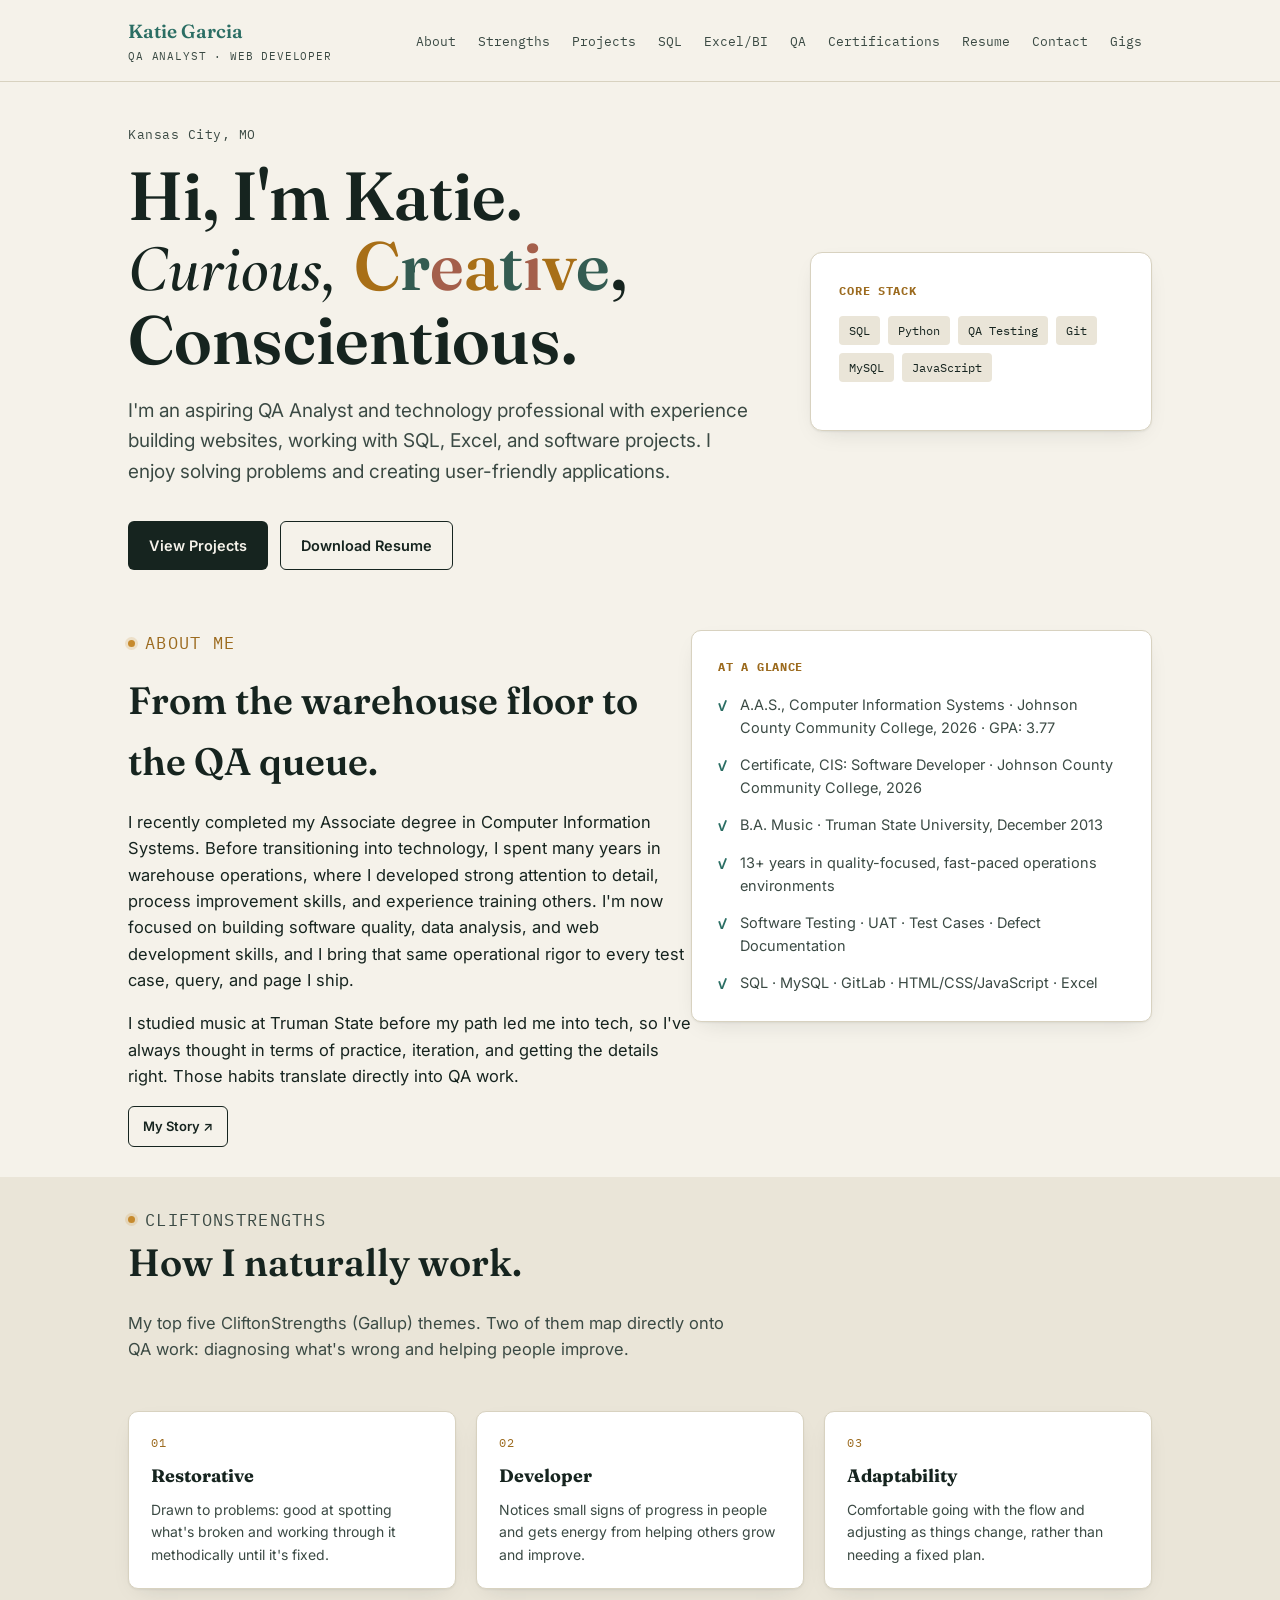
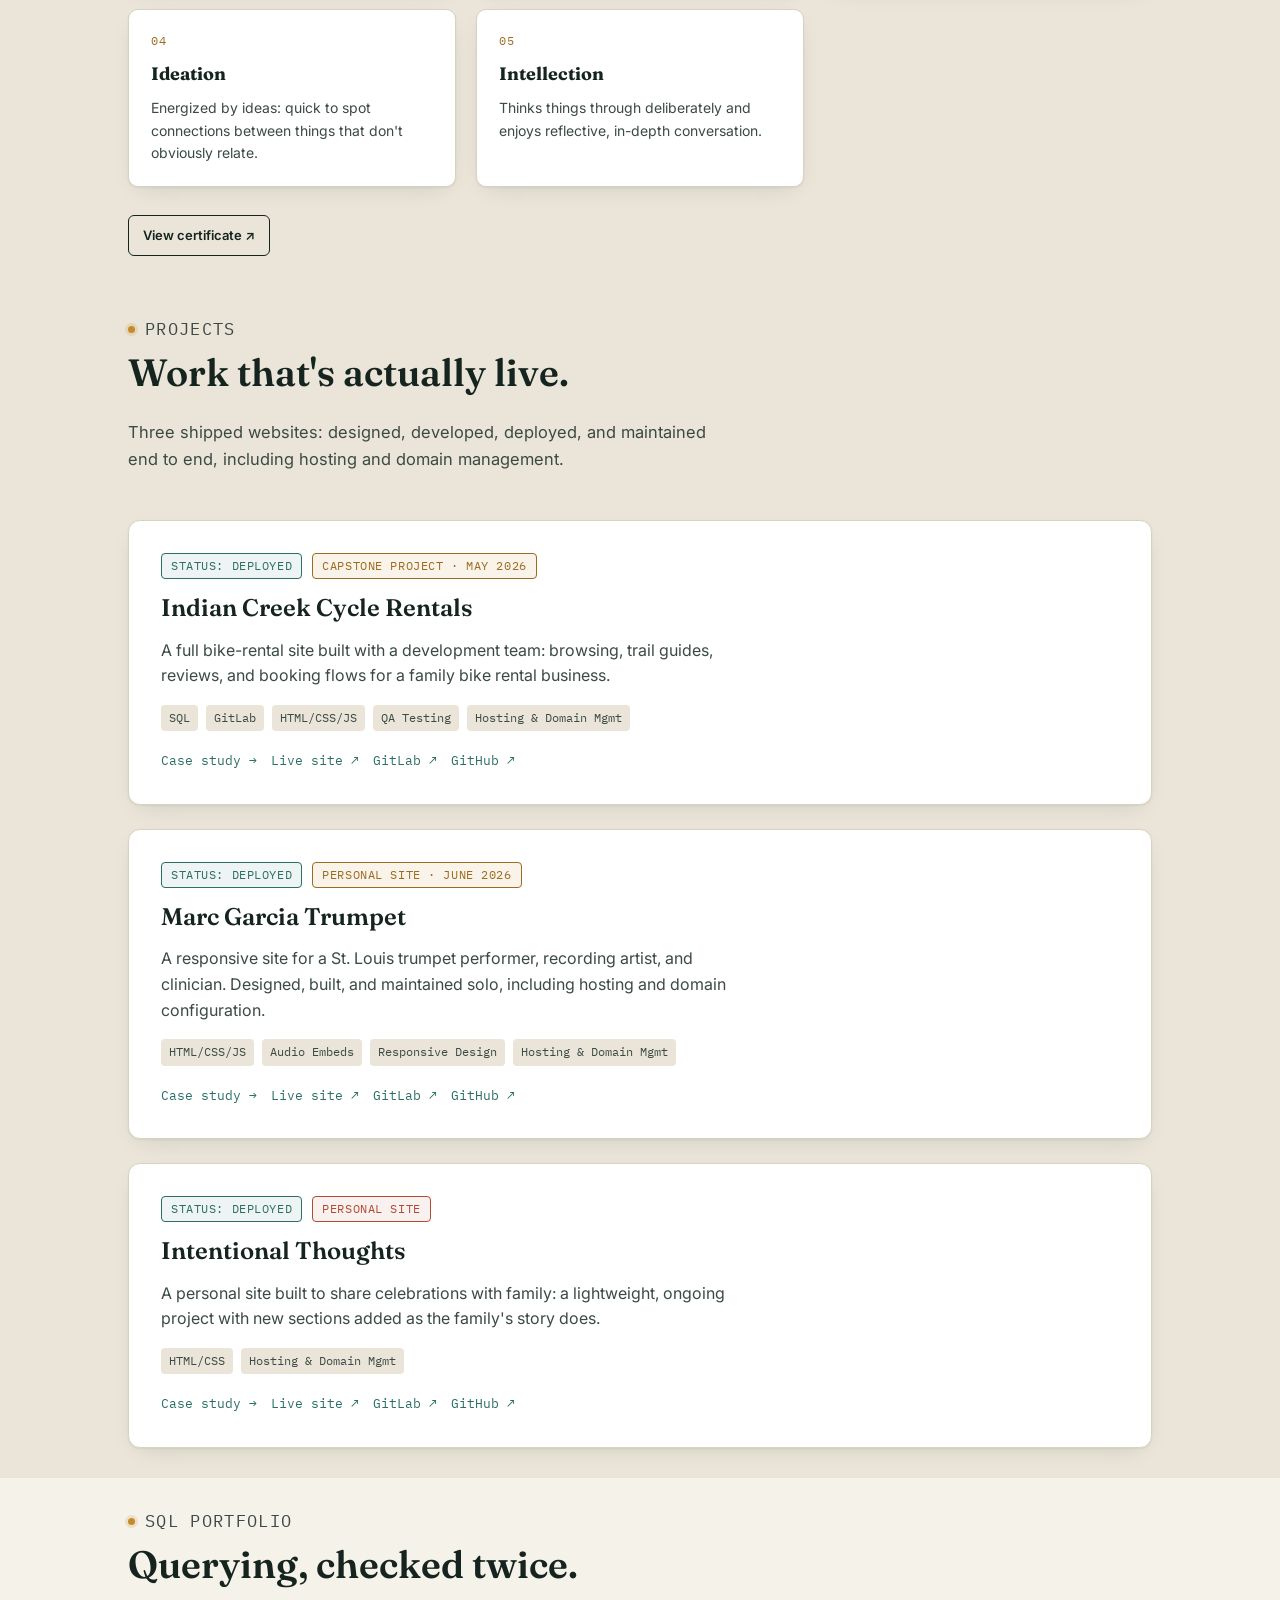
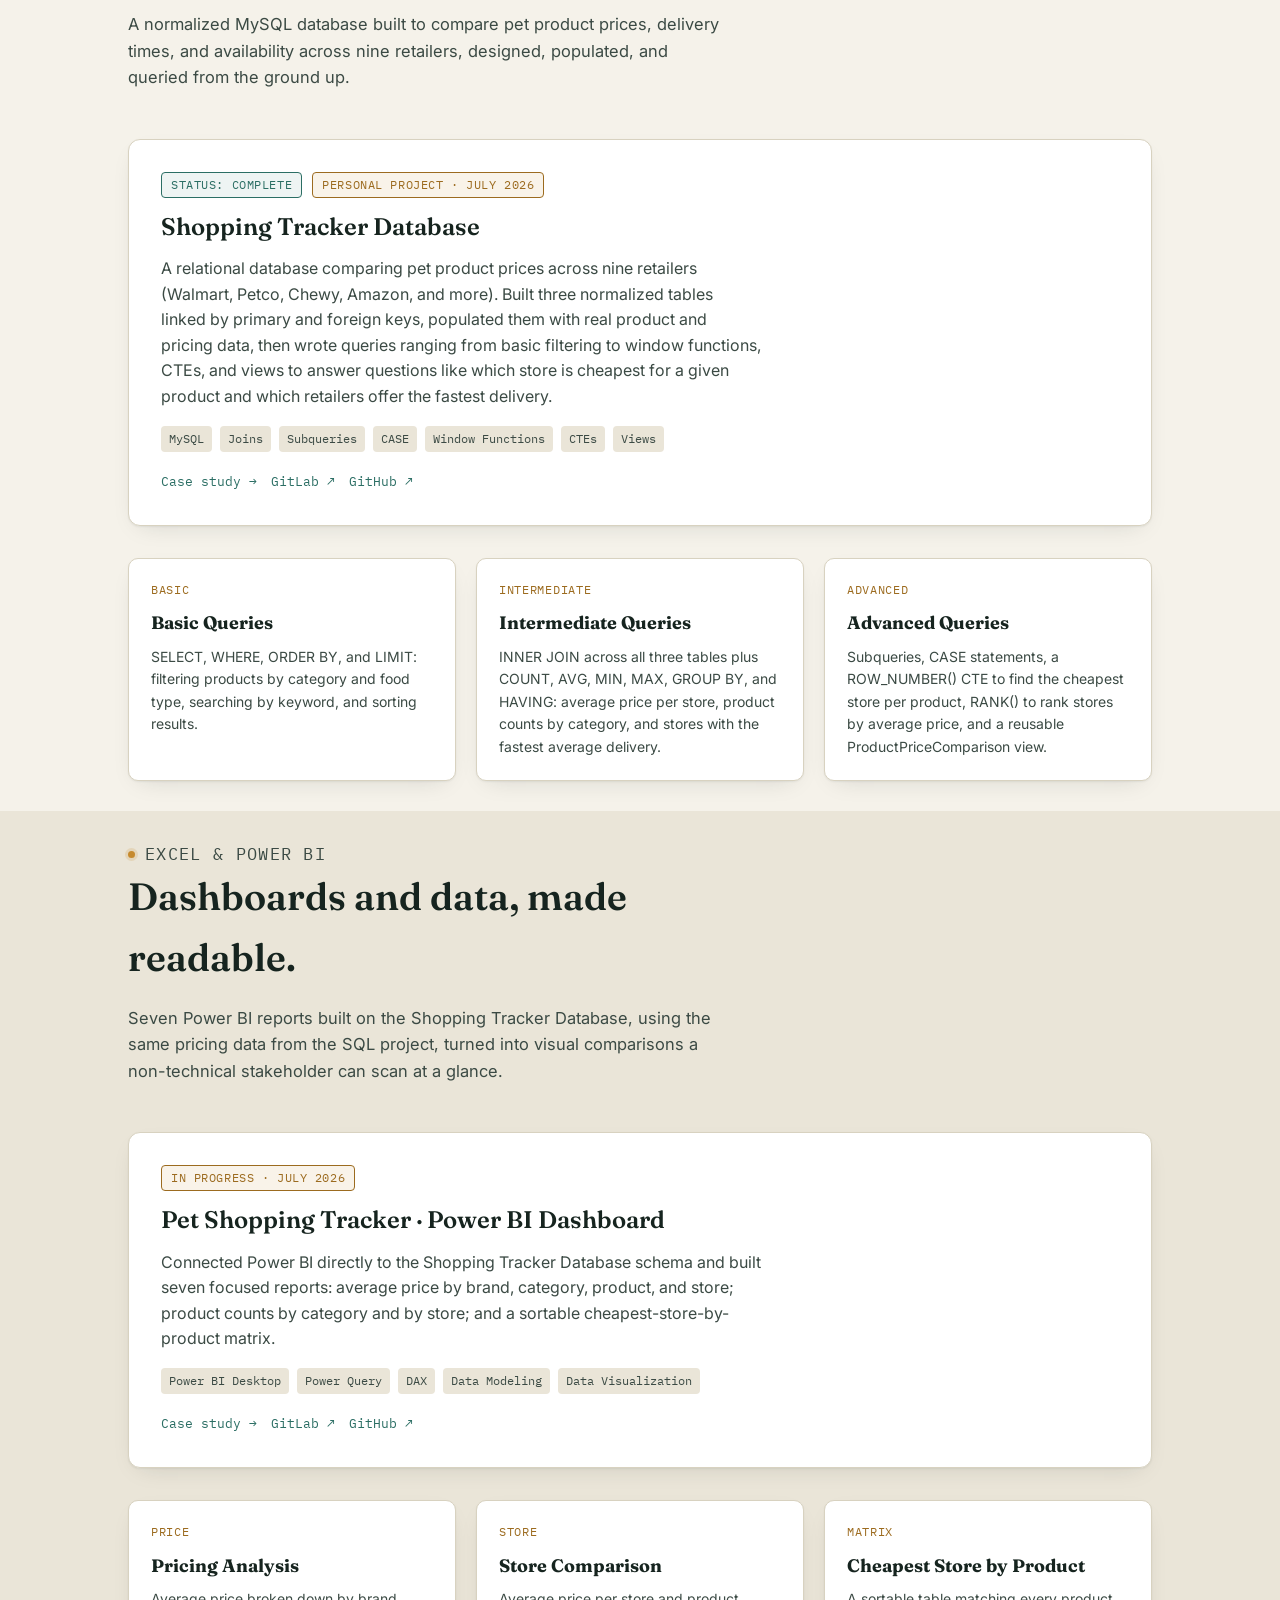
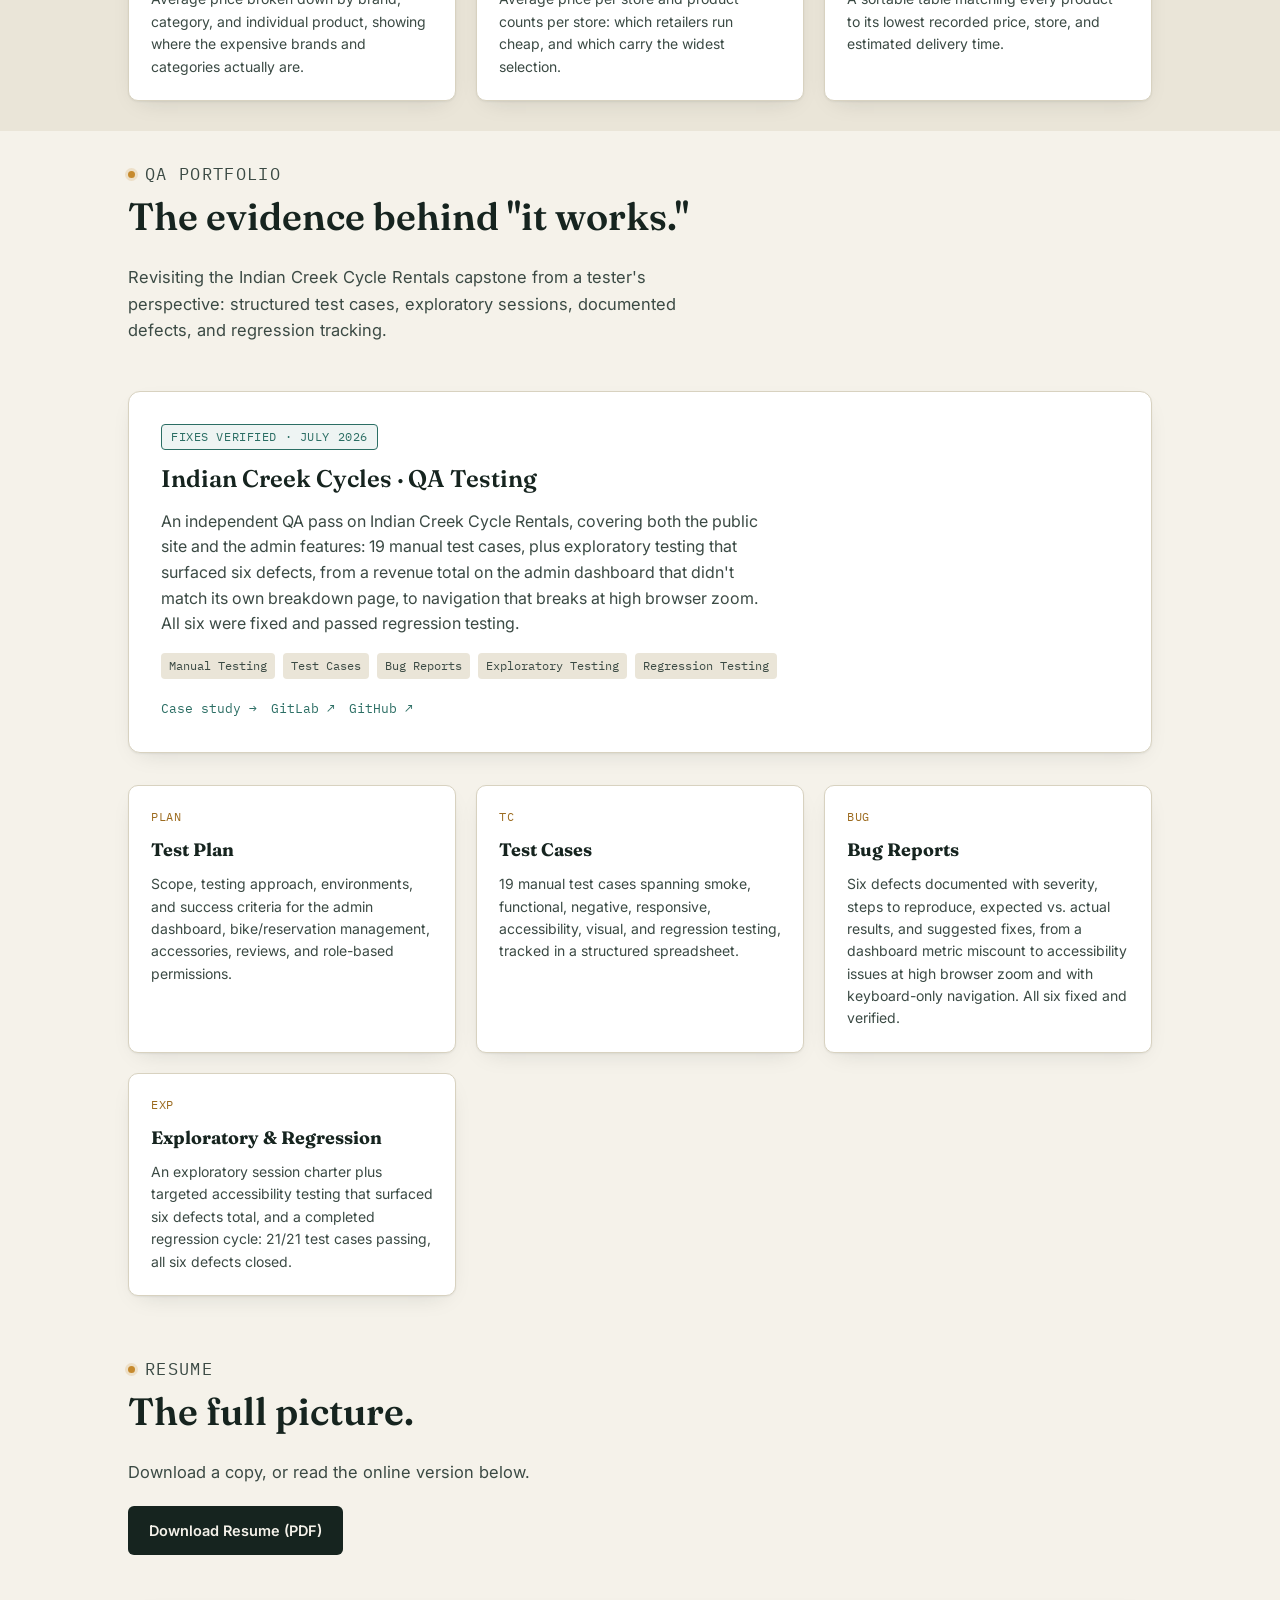
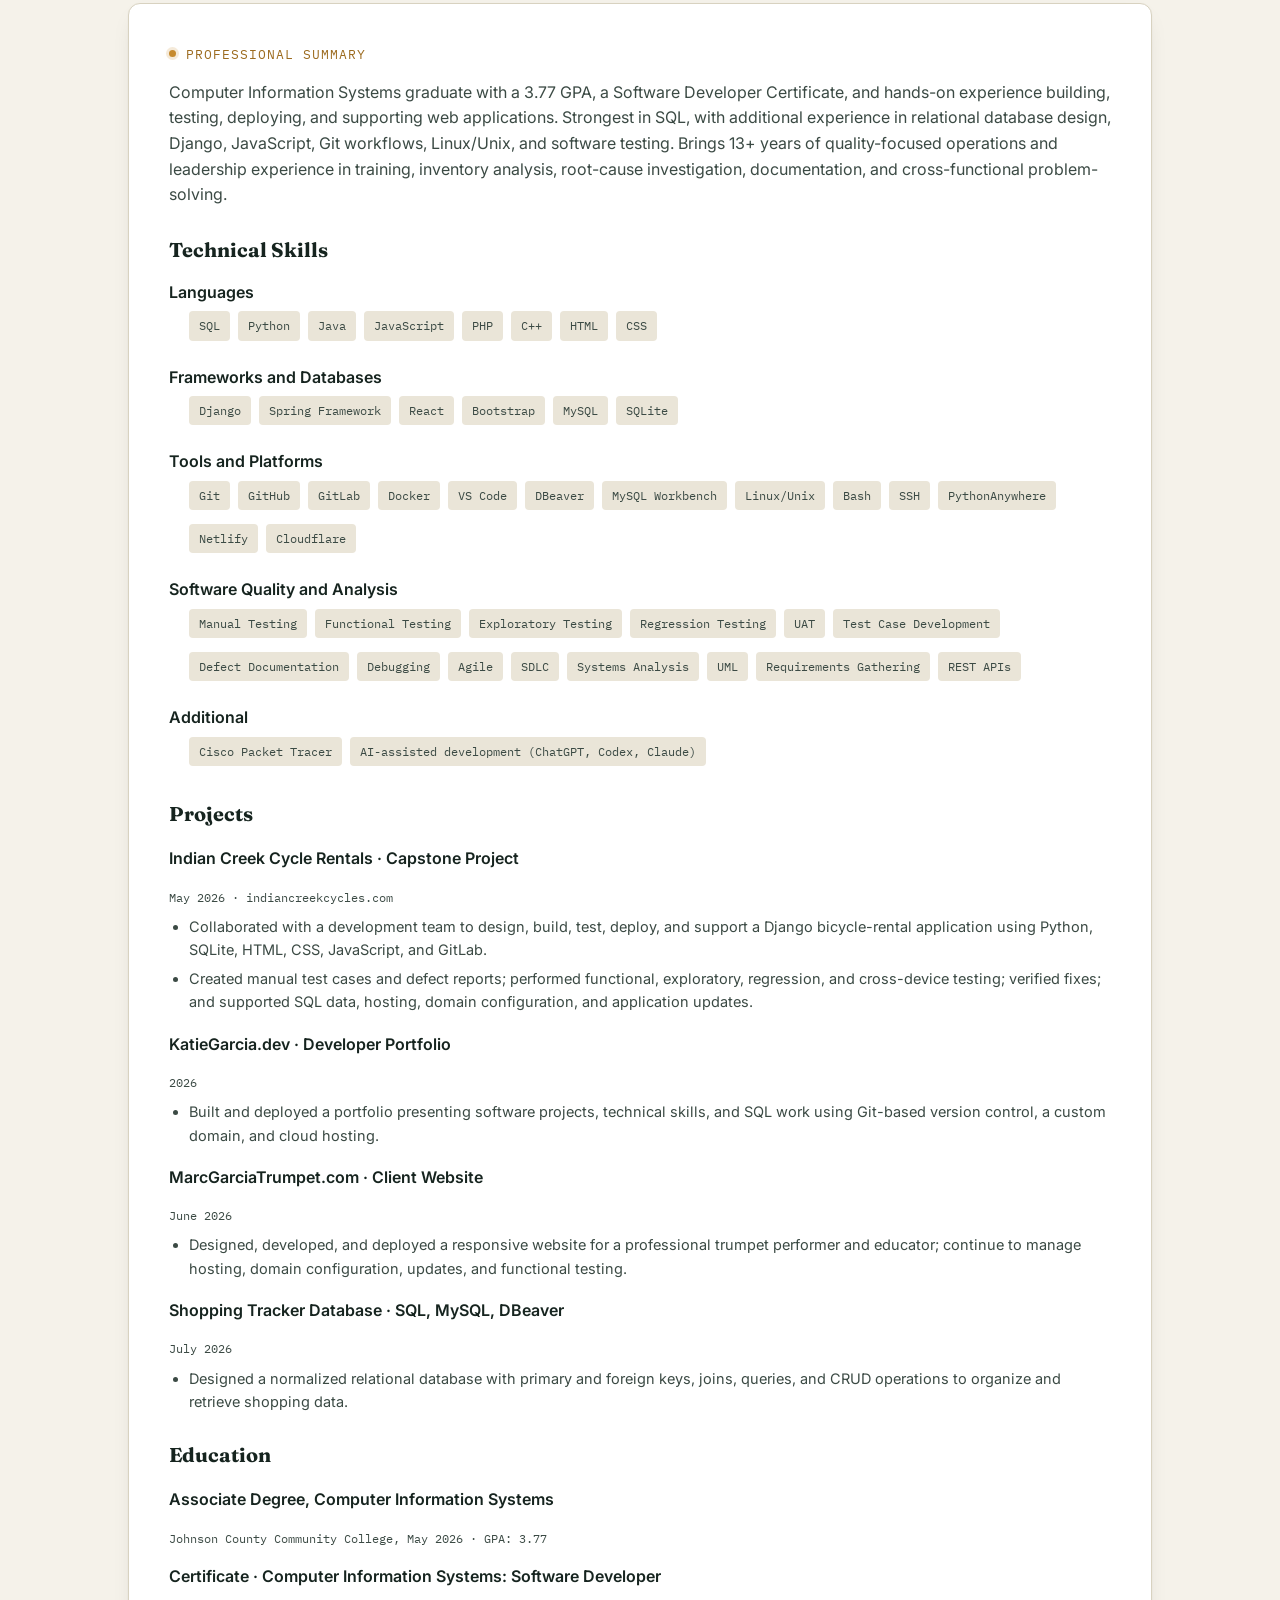
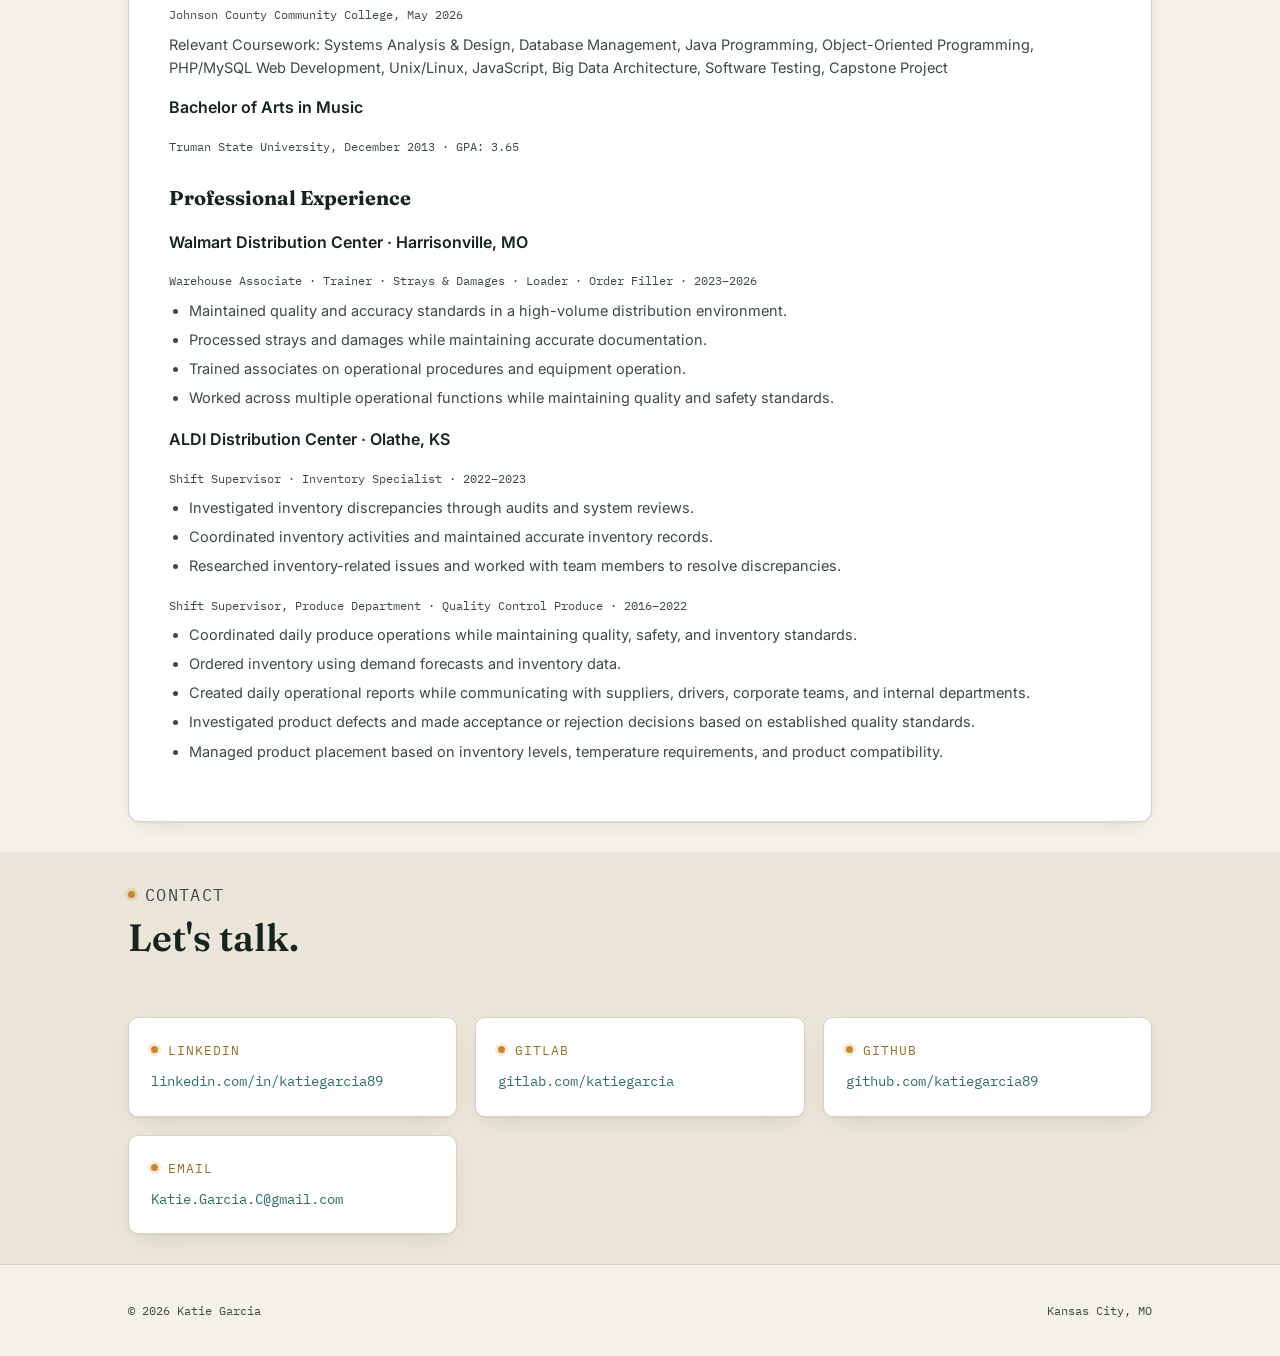
==== commit a7032158: "updating website" ====
--- a/index.html
+++ b/index.html
@@ -14,7 +14,8 @@
 
   <nav class="site-nav">
     <div class="wrap">
-      <div class="brand"><em>Katie Garcia</em><small>QA Analyst · Web Developer</small></div>
+      <div class="brand"><em><a href="index.html#about">Katie Garcia</em></a><small>QA Analyst · Web Developer</small>
+      </div>
       <div class="nav-links">
         <a href="#about">About</a>
         <a href="#strengths">Strengths</a>
@@ -22,10 +23,13 @@
         <a href="#sql">SQL</a>
         <a href="#excel">Excel/BI</a>
         <a href="#qa">QA</a>
-        <a href="#certifications">Certifications</a>
+        <a href="certificates.html">Certifications</a>
         <a href="#resume">Resume</a>
         <a href="#contact">Contact</a>
-      </div>
+        <a href="gigs.html">Gigs</a>
+
+      </div>
+      
     </div>
   </nav>
   <!-- HOME -->
@@ -67,18 +71,20 @@
       <div>
         <p class="eyebrow">About Me</p>
         <h2 class="section-title">From the warehouse floor to the QA queue.</h2>
-        <p>I recently completed my Associate degree in Computer Information Science. Before transitioning into
+        <p>I recently completed my Associate degree in Computer Information Systems. Before transitioning into
           technology, I spent many years in warehouse operations, where I developed strong attention to detail, process
           improvement skills, and experience training others. I'm now focused on building software quality, data
           analysis, and web development skills, and I bring that same operational rigor to every test case, query, and
           page I ship.</p>
         <p>I studied music at Truman State before my path led me into tech, so I've always thought in terms of practice,
           iteration, and getting the details right. Those habits translate directly into QA work.</p>
+          <a class="btn btn-outline btn-sm" href="about.html" target="_blank">My Story
+          ↗</a>
       </div>
       <div class="fact-card">
         <h3>At a glance</h3>
         <ul class="fact-list">
-          <li>A.A.S., Computer Information Science · Johnson County Community College, 2026 · GPA: 3.77</li>
+          <li>A.A.S., Computer Information Systems · Johnson County Community College, 2026 · GPA: 3.77</li>
           <li>Certificate, CIS: Software Developer · Johnson County Community College, 2026</li>
           <li>B.A. Music · Truman State University, December 2013</li>
           <li>13+ years in quality-focused, fast-paced operations environments</li>
@@ -419,6 +425,7 @@
   </section>
 
   <!-- CERTIFICATIONS -->
+   <!--
   <section id="certifications" style="background:var(--paper-dim);">
     <div class="wrap">
       <div class="section-head">
@@ -520,7 +527,7 @@
       </div>
     </div>
   </section>
-
+-->
   <!-- RESUME -->
   <section id="resume">
     <div class="wrap">
@@ -632,7 +639,7 @@
         </ul>
 
         <h3>Education</h3>
-        <p class="role">Associate Degree, Computer Information Science</p>
+        <p class="role">Associate Degree, Computer Information Systems</p>
         <p class="role-meta">Johnson County Community College, May 2026 · GPA: 3.77</p>
         <p class="role">Certificate · Computer Information Systems: Software Developer</p>
         <p class="role-meta">Johnson County Community College, May 2026</p>
